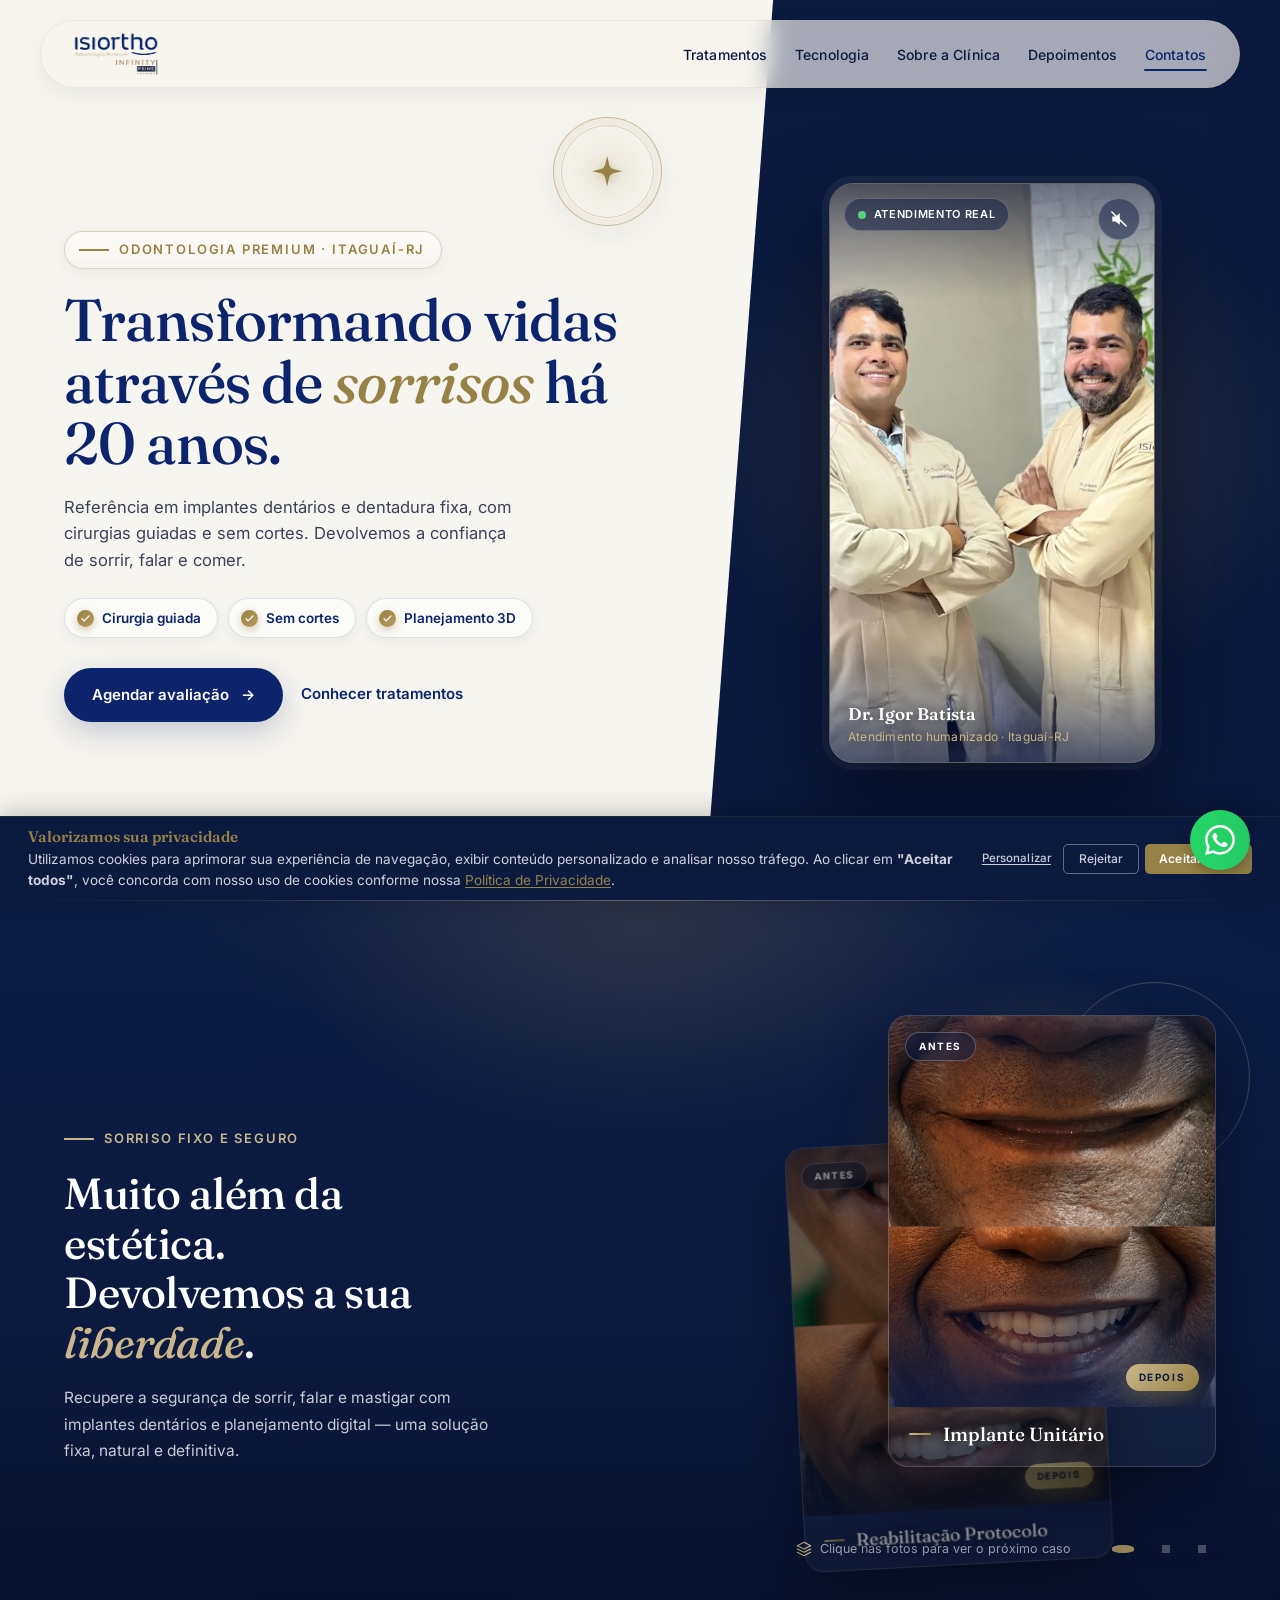
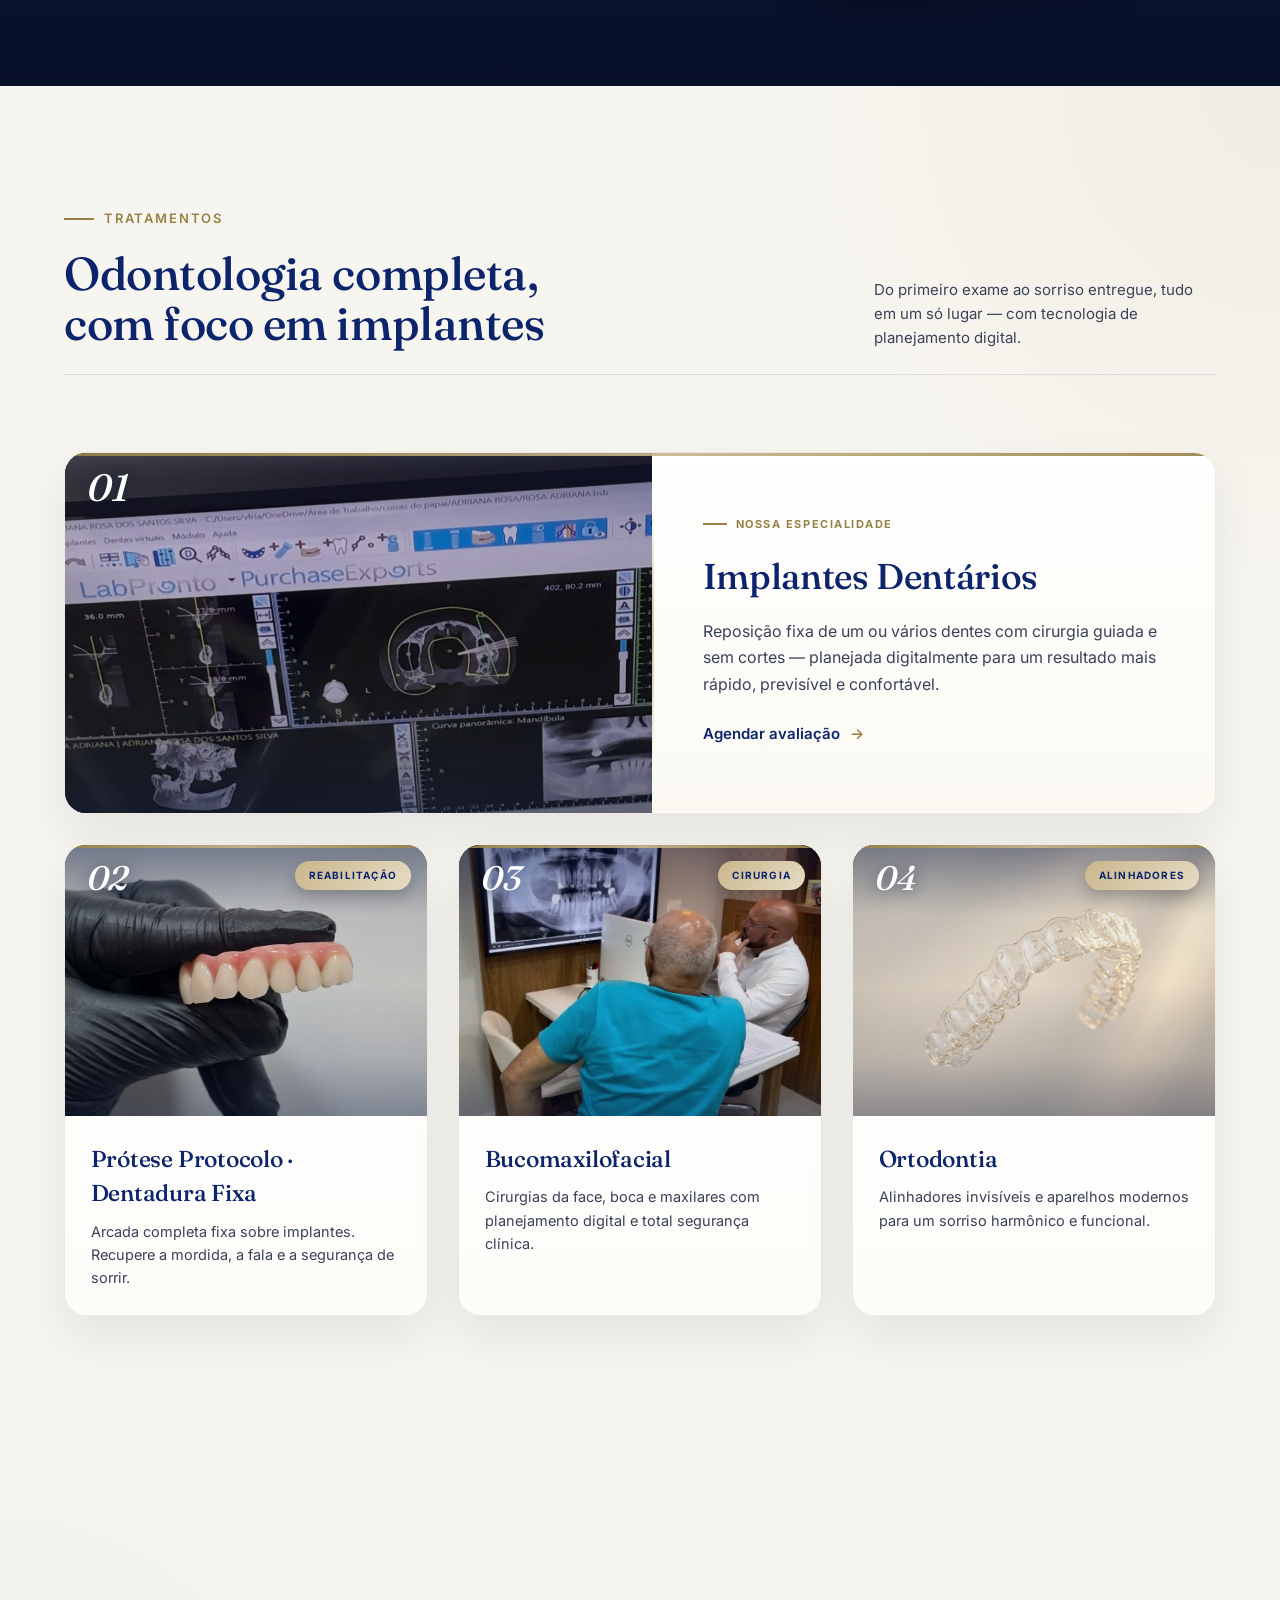
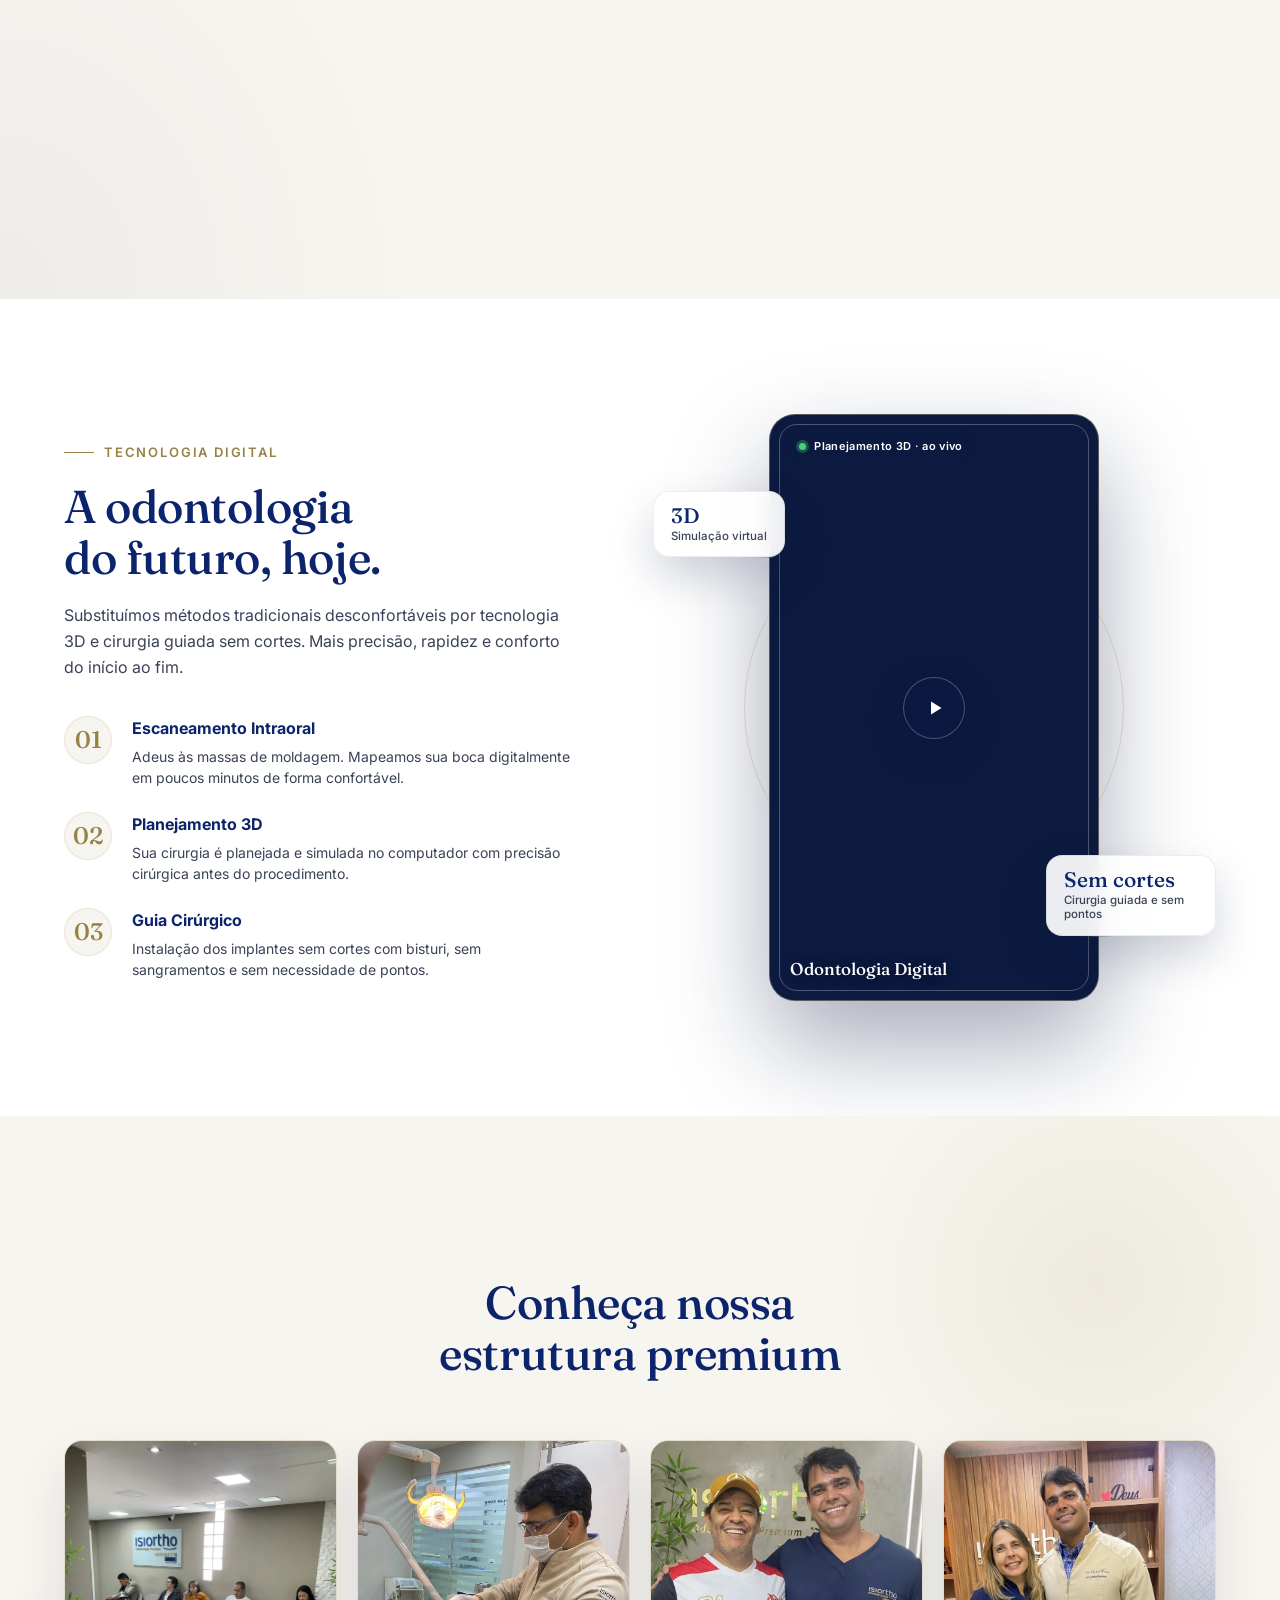
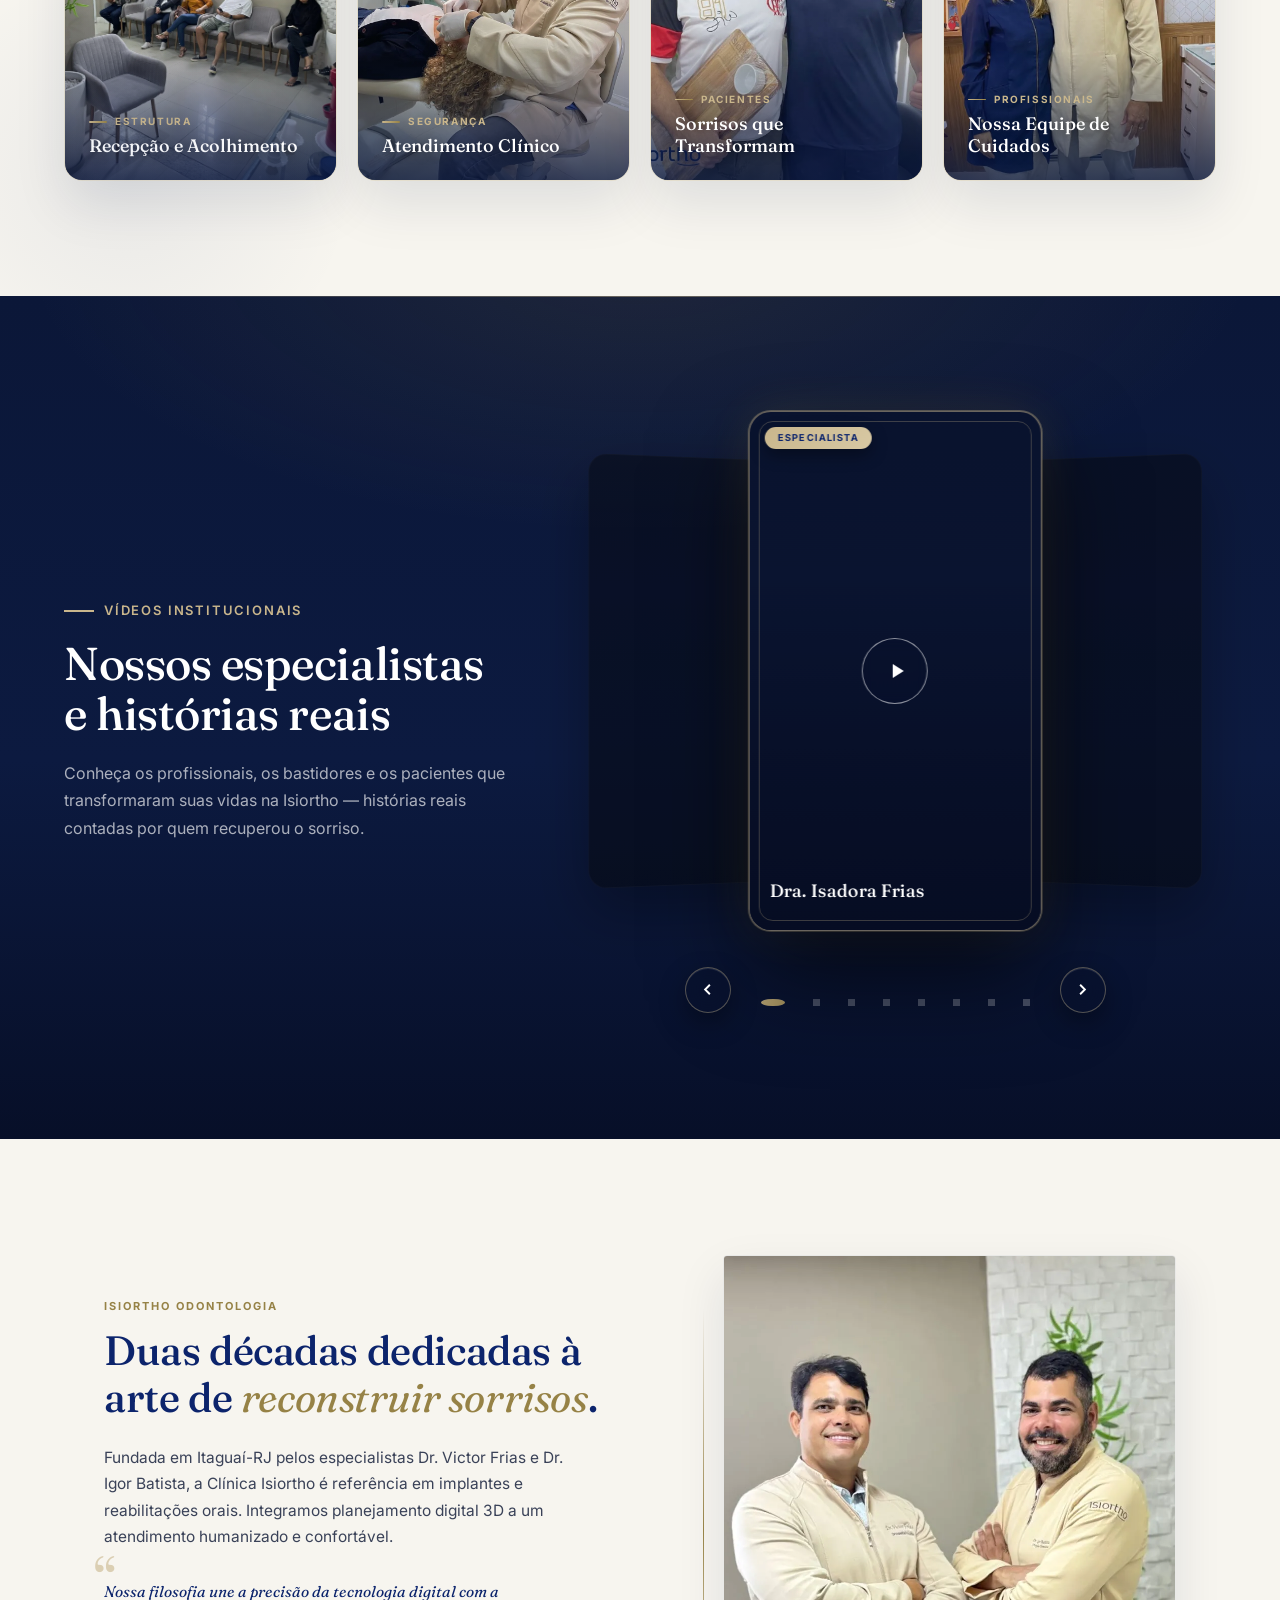
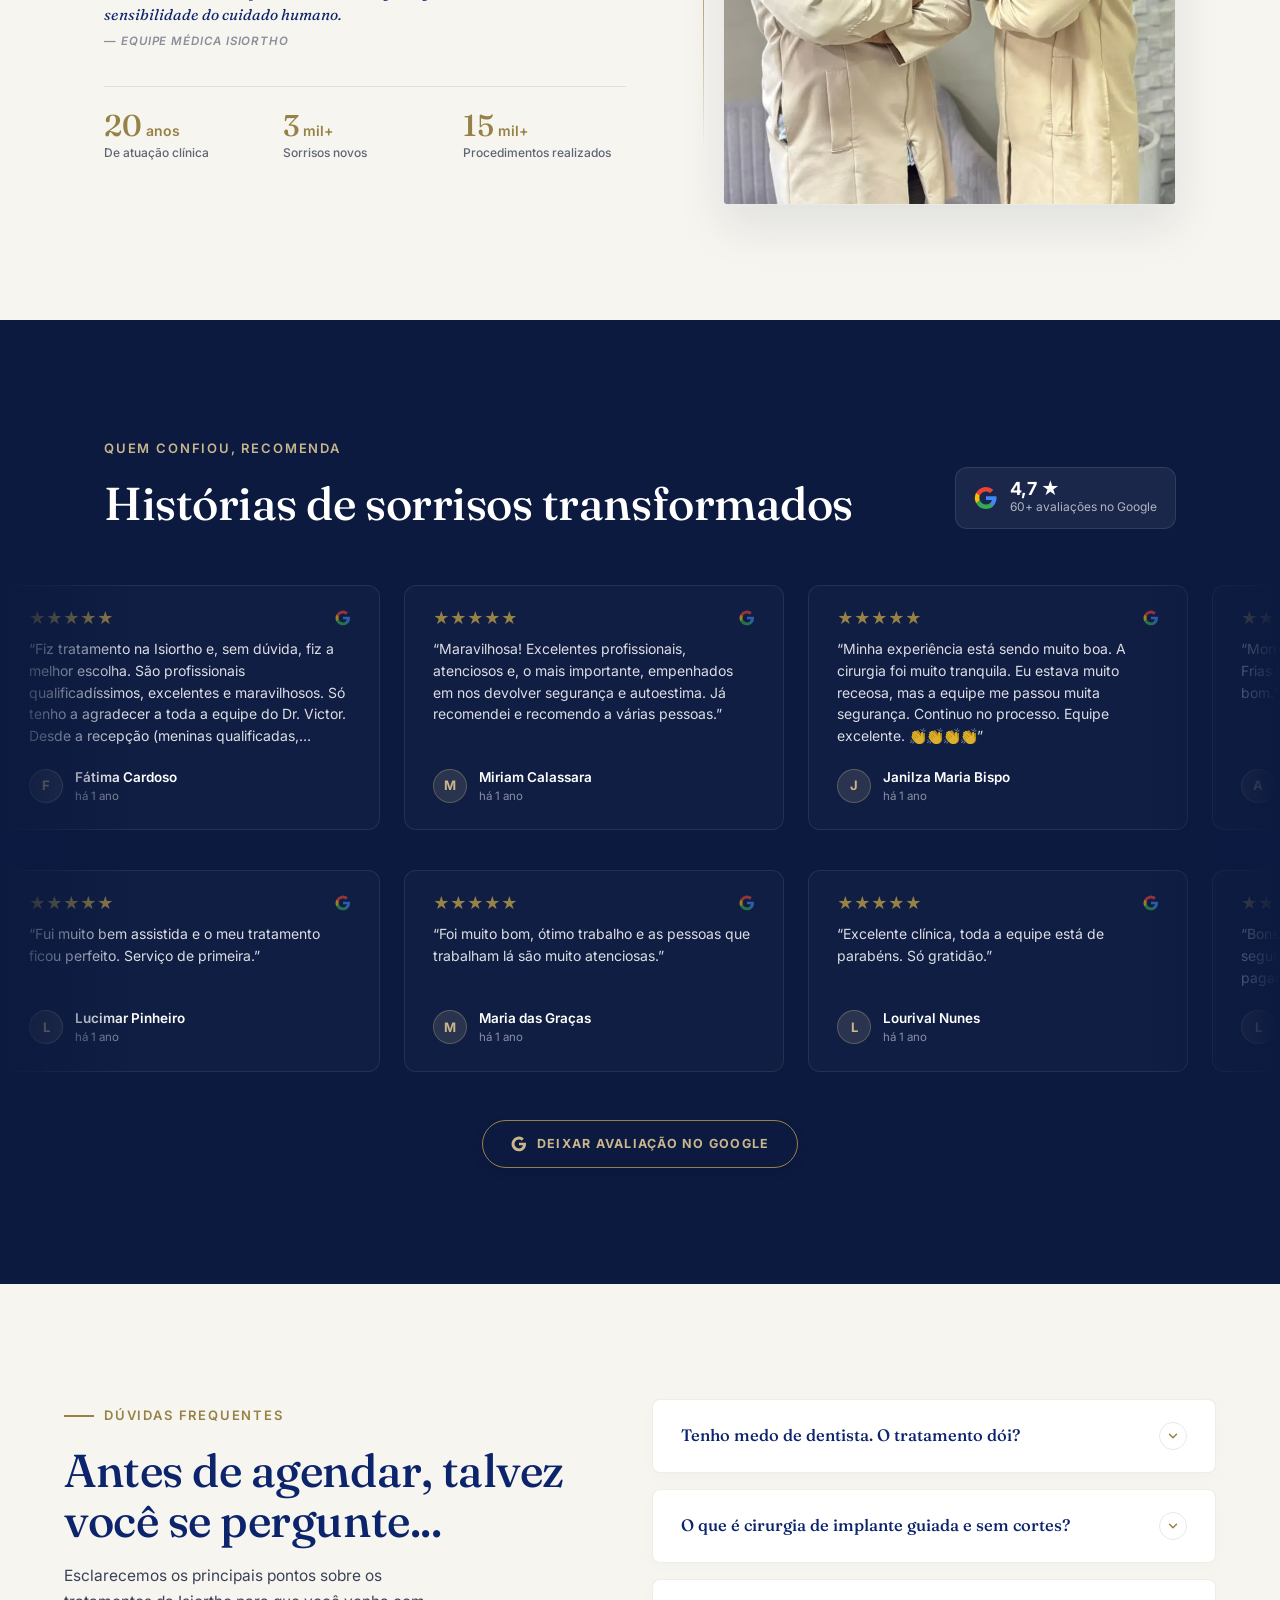
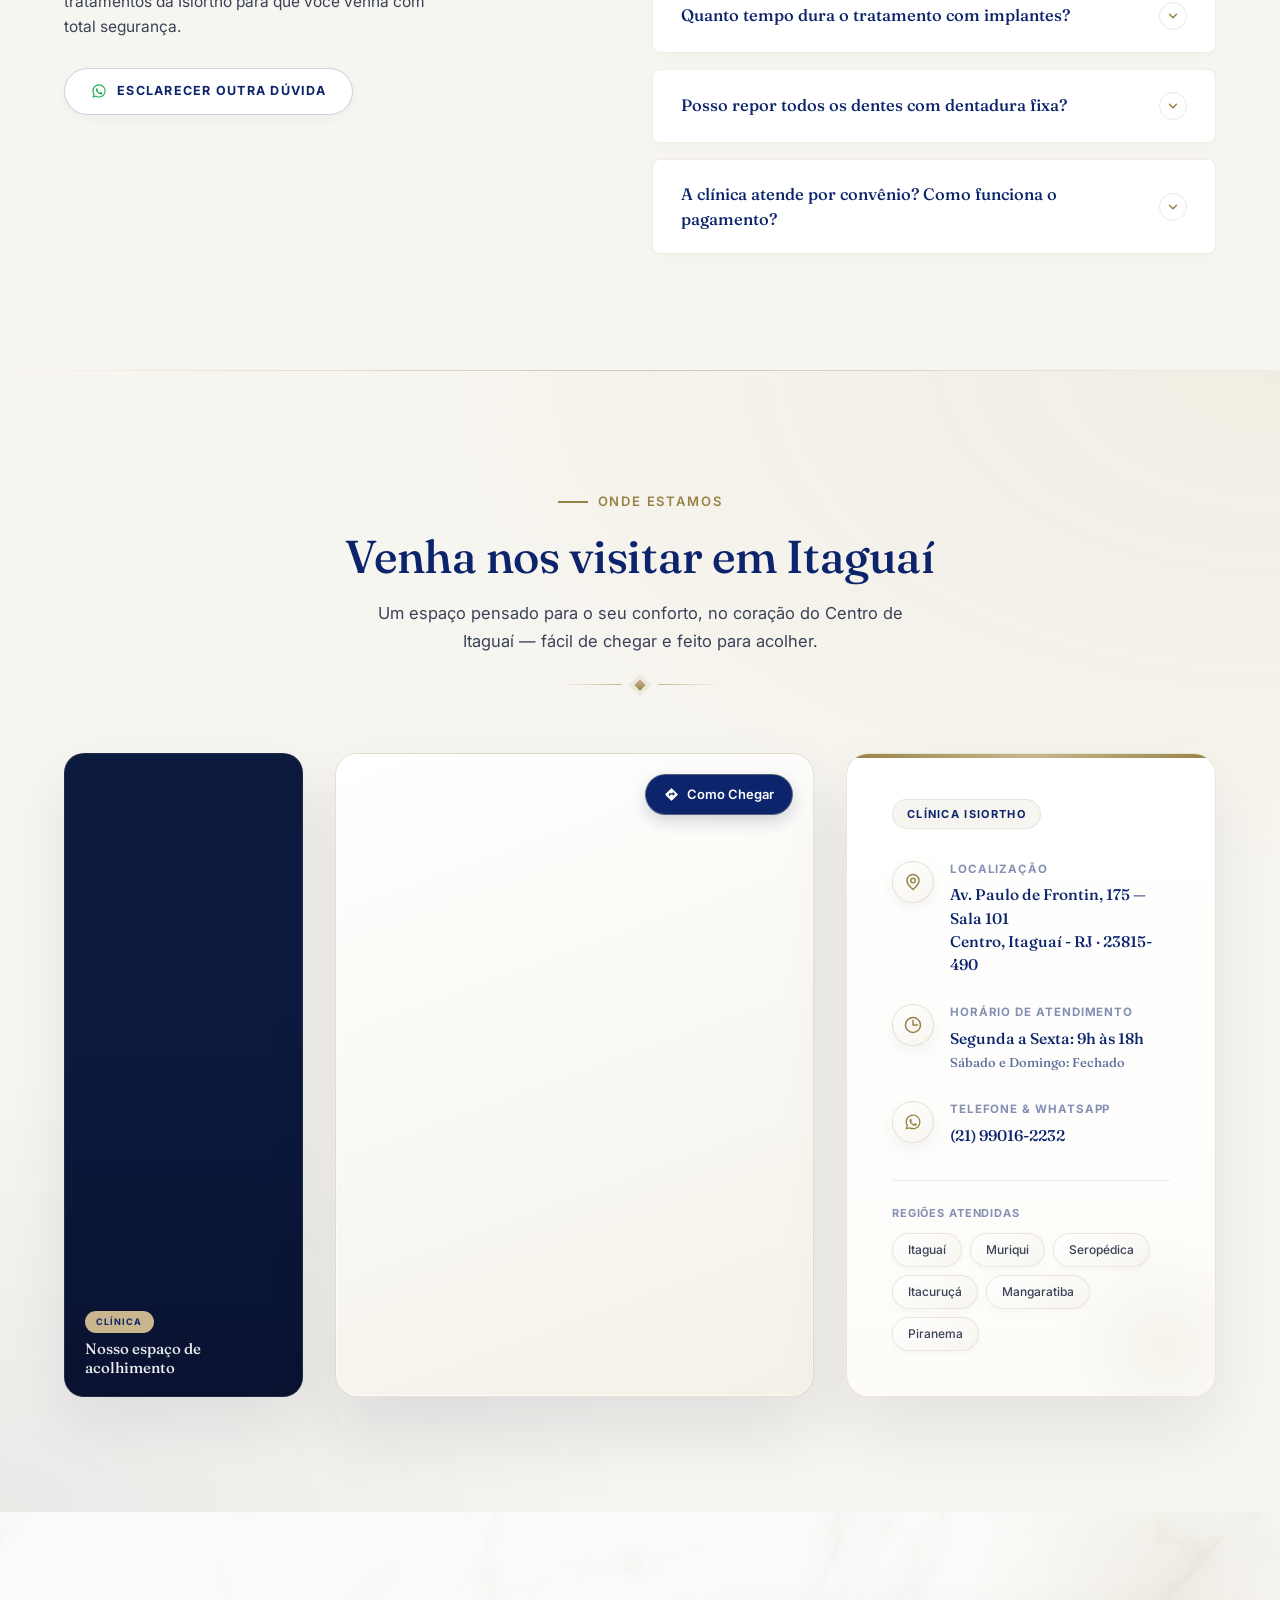
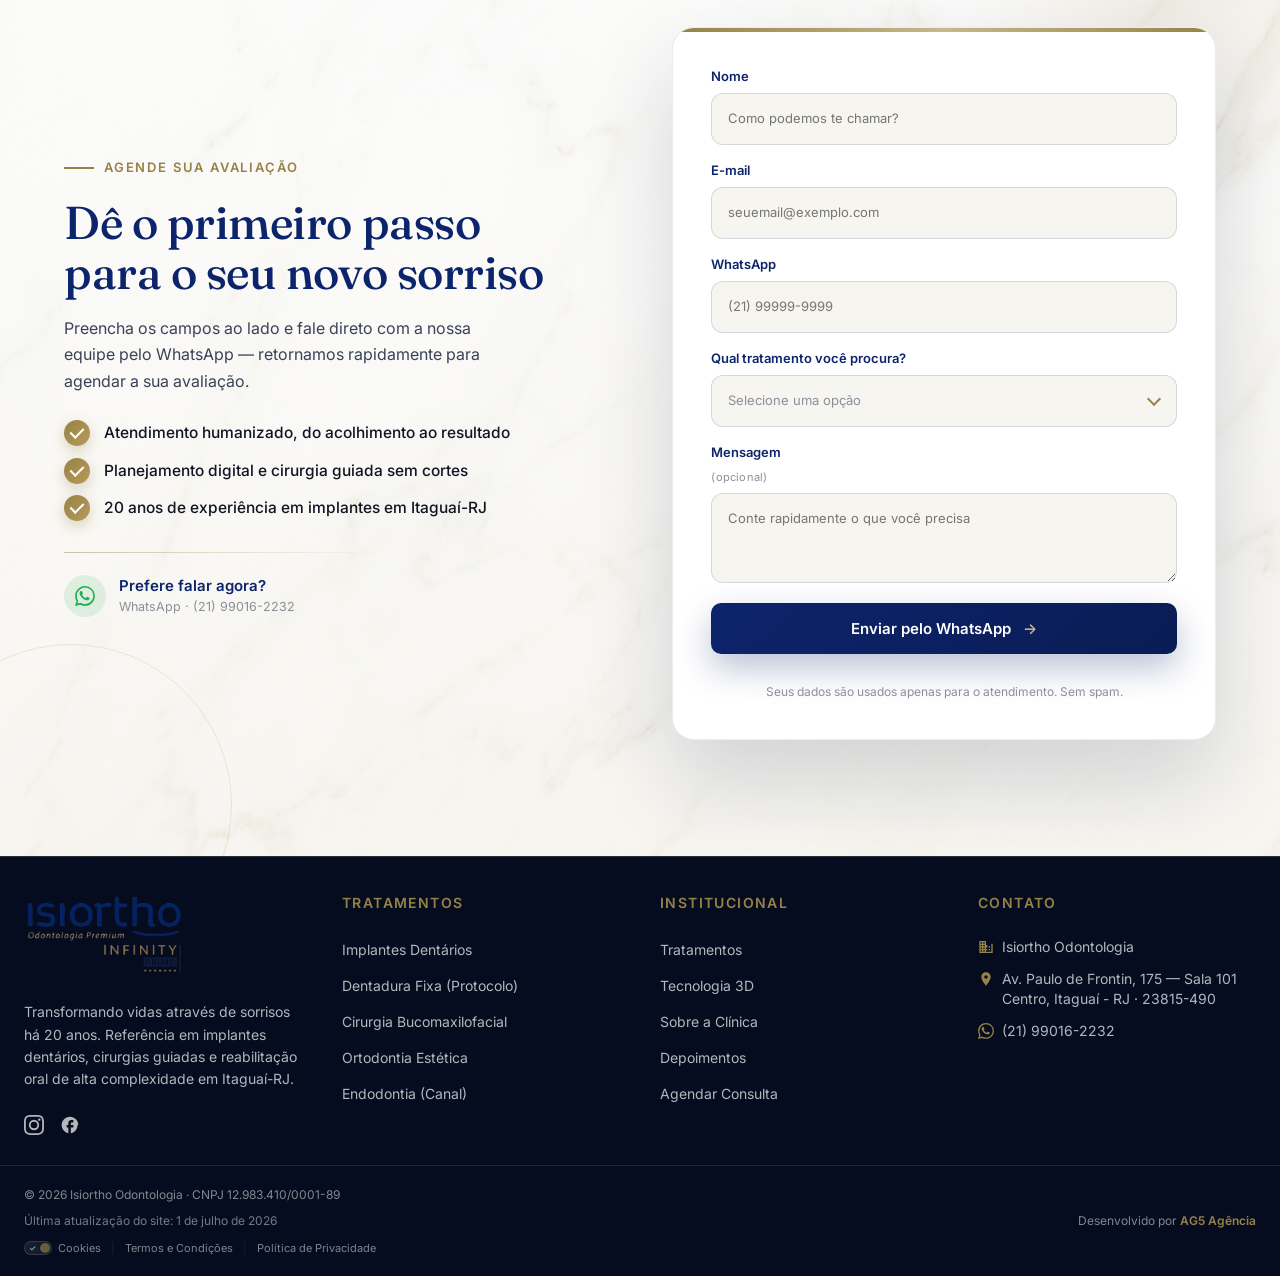
==== index.html @ 6c95aa61 "style: adjust image aspect ratio and crop position in about section" ====
<!DOCTYPE html>
<html lang="pt-BR">
<head>
<meta charset="UTF-8">
<meta name="viewport" content="width=device-width, initial-scale=1.0">
<title>Isiortho Odontologia Premium | Implantes Dentários em Itaguaí-RJ</title>
<meta name="description" content="Referência em implantes dentários e dentadura fixa em Itaguaí-RJ. Cirurgias guiadas e sem cortes com planejamento digital. 20 anos transformando vidas através de sorrisos.">
<link rel="shortcut icon" href="Assets/favicon-isiortho.ico" type="image/x-icon">
<link rel="preconnect" href="https://fonts.googleapis.com">
<link rel="preconnect" href="https://fonts.gstatic.com" crossorigin>
<!-- LCP fix: preload hero image poster -->
<link rel="preload" href="Assets/isiortho-dentistas-victor-frias-igor-batista-itaguai.webp" as="image" fetchpriority="high">
<!-- Performance fix: Google Fonts async-load com preload -->
<link rel="preload" href="https://fonts.googleapis.com/css2?family=Fraunces:ital,opsz,wght@0,9..144,400;0,9..144,500;0,9..144,600;0,9..144,700;1,9..144,400;1,9..144,500&family=Inter:wght@400;500;600;700&display=swap" as="style" onload="this.onload=null;this.rel='stylesheet'">
<noscript><link href="https://fonts.googleapis.com/css2?family=Fraunces:ital,opsz,wght@0,9..144,400;0,9..144,500;0,9..144,600;0,9..144,700;1,9..144,400;1,9..144,500&family=Inter:wght@400;500;600;700&display=swap" rel="stylesheet"></noscript>
<!-- Performance fix: CSS preloads -->
<link rel="preload" href="style.css" as="style">
<link rel="stylesheet" href="style.css">
<link rel="preload" href="cookie-banner.css" as="style" onload="this.onload=null;this.rel='stylesheet'">
<noscript><link rel="stylesheet" href="cookie-banner.css"></noscript>

<!-- ===== CANONICAL & GEO ===== -->
<link rel="canonical" href="https://isiortho.ag5agencia.site/">
<meta name="geo.region" content="BR-RJ">
<meta name="geo.placename" content="Itaguaí, Rio de Janeiro">
<meta name="geo.position" content="-22.8723442;-43.7778295">
<meta name="ICBM" content="-22.8723442, -43.7778295">

<!-- ===== OPEN GRAPH ===== -->
<meta property="og:title" content="Isiortho Odontologia Premium | Implantes Dentários em Itaguaí-RJ">
<meta property="og:description" content="Referência em implantes dentários e dentadura fixa em Itaguaí-RJ. Cirurgias guiadas e sem cortes com planejamento digital. 20 anos transformando vidas.">
<meta property="og:image" content="https://isiortho.ag5agencia.site/Assets/isiortho-dentistas-victor-frias-igor-batista-itaguai.webp">
<meta property="og:image:alt" content="Dr. Victor Frias e Dr. Igor Batista — Isiortho Odontologia Premium em Itaguaí-RJ">
<meta property="og:url" content="https://isiortho.ag5agencia.site/">
<meta property="og:type" content="website">
<meta property="og:locale" content="pt_BR">
<meta property="og:site_name" content="Isiortho Odontologia Premium">

<!-- ===== TWITTER CARDS ===== -->
<meta name="twitter:card" content="summary_large_image">
<meta name="twitter:title" content="Isiortho Odontologia Premium | Implantes Dentários em Itaguaí-RJ">
<meta name="twitter:description" content="Referência em implantes dentários e dentadura fixa em Itaguaí-RJ. Cirurgias guiadas e sem cortes com planejamento digital.">
<meta name="twitter:image" content="https://isiortho.ag5agencia.site/Assets/isiortho-dentistas-victor-frias-igor-batista-itaguai.webp">
<meta name="twitter:image:alt" content="Dr. Victor Frias e Dr. Igor Batista — Isiortho Odontologia Premium em Itaguaí-RJ">

<!-- ===== SCHEMA.ORG (JSON-LD) — Dentist + WebSite + WebPage + FAQPage ===== -->
<script type="application/ld+json">
{
  "@context": "https://schema.org",
  "@graph": [
    {
      "@type": "Dentist",
      "@id": "https://isiortho.ag5agencia.site/#negocio",
      "name": "Isiortho Odontologia Implante Dentário",
      "alternateName": "Isiortho Odontologia | Implantes Dentários | Dentadura Fixa | Bucomaxilofacial | Ortodontia | Endodontia — Itaguaí-RJ",
      "description": "Referência em implantes dentários e dentadura fixa em Itaguaí-RJ. Cirurgias guiadas e sem cortes com planejamento digital 3D.",
      "url": "https://isiortho.ag5agencia.site/",
      "logo": "https://isiortho.ag5agencia.site/Assets/logo-desktop-isiortho.webp",
      "image": [
        "https://isiortho.ag5agencia.site/Assets/isiortho-dentistas-victor-frias-igor-batista-itaguai.webp",
        "https://isiortho.ag5agencia.site/Assets/isiortho-recepcao-clinica-odontologica-itaguai.webp"
      ],
      "telephone": "+55-21-99016-2232",
      "currenciesAccepted": "BRL",
      "taxID": "12.983.410/0001-89",
      "foundingDate": "2007",
      "address": {
        "@type": "PostalAddress",
        "streetAddress": "Av. Paulo de Frontin, 175 — Sala 101, Centro",
        "addressLocality": "Itaguaí",
        "addressRegion": "RJ",
        "postalCode": "23815-490",
        "addressCountry": "BR"
      },
      "geo": {
        "@type": "GeoCoordinates",
        "latitude": -22.8723442,
        "longitude": -43.7778295
      },
      "openingHoursSpecification": [
        {
          "@type": "OpeningHoursSpecification",
          "dayOfWeek": ["Monday", "Tuesday", "Wednesday", "Thursday", "Friday"],
          "opens": "09:00",
          "closes": "18:00"
        }
      ],
      "areaServed": [
        {
          "@type": "City",
          "name": "Itaguaí",
          "containedInPlace": { "@type": "State", "name": "Rio de Janeiro" }
        },
        { "@type": "Place", "name": "Muriqui" },
        { "@type": "Place", "name": "Seropédica" },
        { "@type": "Place", "name": "Itacuruçá" },
        { "@type": "Place", "name": "Mangaratiba" },
        { "@type": "Place", "name": "Piranema" }
      ],
      "founder": [
        {
          "@type": "Person",
          "name": "Dr. Victor Frias",
          "jobTitle": "Cirurgião-Dentista • Implantodontia",
          "description": "Especialista da Clínica Isiortho, referência em implantes dentários e reabilitação oral em Itaguaí-RJ."
        },
        {
          "@type": "Person",
          "name": "Dr. Igor Batista",
          "jobTitle": "Cirurgião-Dentista • Implantodontia",
          "description": "Especialista da Clínica Isiortho, atuando em implantes dentários e cirurgia guiada em Itaguaí-RJ."
        }
      ],
      "hasOfferCatalog": {
        "@type": "OfferCatalog",
        "name": "Serviços de Isiortho Odontologia",
        "itemListElement": [
          {
            "@type": "Offer",
            "itemOffered": {
              "@type": "Service",
              "name": "Implantes Dentários",
              "description": "Reposição fixa de um ou vários dentes com cirurgia guiada e sem cortes, planejada digitalmente para um resultado mais rápido, previsível e confortável.",
              "areaServed": "Itaguaí – RJ",
              "provider": { "@id": "https://isiortho.ag5agencia.site/#negocio" }
            }
          },
          {
            "@type": "Offer",
            "itemOffered": {
              "@type": "Service",
              "name": "Prótese Protocolo · Dentadura Fixa",
              "description": "Arcada completa fixa sobre implantes. Recupere a mordida, a fala e a segurança de sorrir.",
              "areaServed": "Itaguaí – RJ",
              "provider": { "@id": "https://isiortho.ag5agencia.site/#negocio" }
            }
          },
          {
            "@type": "Offer",
            "itemOffered": {
              "@type": "Service",
              "name": "Bucomaxilofacial",
              "description": "Cirurgias da face, boca e maxilares com planejamento digital e total segurança clínica.",
              "areaServed": "Itaguaí – RJ",
              "provider": { "@id": "https://isiortho.ag5agencia.site/#negocio" }
            }
          },
          {
            "@type": "Offer",
            "itemOffered": {
              "@type": "Service",
              "name": "Ortodontia",
              "description": "Alinhadores invisíveis e aparelhos modernos para um sorriso harmônico e funcional.",
              "areaServed": "Itaguaí – RJ",
              "provider": { "@id": "https://isiortho.ag5agencia.site/#negocio" }
            }
          },
          {
            "@type": "Offer",
            "itemOffered": {
              "@type": "Service",
              "name": "Endodontia",
              "description": "Tratamento de canal moderno, preservando seus dentes naturais com o mínimo de desconforto.",
              "areaServed": "Itaguaí – RJ",
              "provider": { "@id": "https://isiortho.ag5agencia.site/#negocio" }
            }
          },
          {
            "@type": "Offer",
            "itemOffered": {
              "@type": "Service",
              "name": "Clínico Geral",
              "description": "Restaurações, extrações e cuidados preventivos para manter a saúde bucal sempre em dia.",
              "areaServed": "Itaguaí – RJ",
              "provider": { "@id": "https://isiortho.ag5agencia.site/#negocio" }
            }
          },
          {
            "@type": "Offer",
            "itemOffered": {
              "@type": "Service",
              "name": "Clareamento Dental",
              "description": "Devolva o brilho e a tonalidade natural do seu sorriso com clareamento seguro supervisionado.",
              "areaServed": "Itaguaí – RJ",
              "provider": { "@id": "https://isiortho.ag5agencia.site/#negocio" }
            }
          }
        ]
      },
      "aggregateRating": {
        "@type": "AggregateRating",
        "ratingValue": "4.7",
        "reviewCount": "60",
        "bestRating": "5",
        "worstRating": "1"
      },
      "sameAs": [
        "https://share.google/BobRHgXNTQCDAgNDg",
        "https://www.instagram.com/isiorthoitaguai/",
        "https://www.facebook.com/isiortho/"
      ]
    },
    {
      "@type": "WebSite",
      "@id": "https://isiortho.ag5agencia.site/#website",
      "url": "https://isiortho.ag5agencia.site/",
      "name": "Isiortho Odontologia",
      "publisher": { "@id": "https://isiortho.ag5agencia.site/#negocio" },
      "inLanguage": "pt-BR"
    },
    {
      "@type": "WebPage",
      "@id": "https://isiortho.ag5agencia.site/#webpage",
      "url": "https://isiortho.ag5agencia.site/",
      "name": "Isiortho Odontologia Premium | Implantes Dentários em Itaguaí-RJ",
      "description": "Referência em implantes dentários e dentadura fixa em Itaguaí-RJ. Cirurgias guiadas e sem cortes com planejamento digital.",
      "isPartOf": { "@id": "https://isiortho.ag5agencia.site/#website" },
      "about": { "@id": "https://isiortho.ag5agencia.site/#negocio" },
      "inLanguage": "pt-BR",
      "datePublished": "2024-01-01",
      "dateModified": "2026-07-01"
    },
    {
      "@type": "FAQPage",
      "@id": "https://isiortho.ag5agencia.site/#faq",
      "mainEntity": [
        {
          "@type": "Question",
          "name": "Tenho medo de dentista. O tratamento dói?",
          "acceptedAnswer": {
            "@type": "Answer",
            "text": "Cuidamos para que cada etapa seja confortável. As cirurgias guiadas e sem cortes reduzem o trauma e a dor, e nossa equipe é reconhecida justamente por acolher quem tem receio."
          }
        },
        {
          "@type": "Question",
          "name": "O que é cirurgia de implante guiada e sem cortes?",
          "acceptedAnswer": {
            "@type": "Answer",
            "text": "É um procedimento planejado digitalmente antes da cirurgia. Com guias precisos, o implante é colocado sem grandes incisões — o que torna o pós-operatório mais rápido e tranquilo."
          }
        },
        {
          "@type": "Question",
          "name": "Quanto tempo dura o tratamento com implantes?",
          "acceptedAnswer": {
            "@type": "Answer",
            "text": "Varia conforme cada caso, mas o planejamento digital permite estimar prazos logo na avaliação. Em muitos casos é possível sair com dentes provisórios fixos no mesmo dia."
          }
        },
        {
          "@type": "Question",
          "name": "Posso repor todos os dentes com dentadura fixa?",
          "acceptedAnswer": {
            "@type": "Answer",
            "text": "Sim. A prótese protocolo (dentadura fixa sobre implantes) devolve a arcada completa de forma fixa, com estabilidade para comer e falar com naturalidade."
          }
        },
        {
          "@type": "Question",
          "name": "A clínica atende por convênio? Como funciona o pagamento?",
          "acceptedAnswer": {
            "@type": "Answer",
            "text": "Não trabalhamos com planos de saúde. Apresentamos as condições e formas de pagamento na avaliação — fale com nossa equipe pelo WhatsApp para conhecer as opções."
          }
        }
      ]
    }
  ]
}
</script>

<!-- ===== BREADCRUMB SCHEMA ===== -->
<script type="application/ld+json">
{
  "@context": "https://schema.org",
  "@type": "BreadcrumbList",
  "itemListElement": [
    {
      "@type": "ListItem",
      "position": 1,
      "name": "Início",
      "item": "https://isiortho.ag5agencia.site/"
    }
  ]
}
</script>
</head>
<body>

<!-- Skip link for accessibility -->
<a href="#conteudo-principal" class="skip-link">Pular para o conteúdo principal</a>

<header class="nav" id="nav">
  <a href="#inicio" class="nav__logo">
    <picture>
      <source media="(max-width: 920px)" srcset="Assets/logo-mobile-isiortho.webp">
      <img src="Assets/logo-desktop-isiortho.webp" alt="Isiortho Odontologia Premium" width="200" height="46" fetchpriority="high">
    </picture>
  </a>
  <nav class="nav__links" aria-label="Navegação principal">
    <a href="#servicos">Tratamentos</a>
    <a href="#tecnologia">Tecnologia</a>
    <a href="#sobre">Sobre a Clínica</a>
    <a href="#depoimentos">Depoimentos</a>
    <a href="#contato">Contatos</a>
  </nav>
  <button class="nav__burger" id="navBurger" aria-label="Abrir menu" aria-expanded="false" aria-controls="drawer">
    <span></span><span></span><span></span>
  </button>
</header>

<main id="conteudo-principal">

<!-- HERO -->
<section id="inicio" class="hero">
  <div class="hero__text">
    <div class="hero__emblem" aria-hidden="true">
      <svg class="hero__emblem-star" viewBox="0 0 24 24" fill="currentColor"><path d="M12 2l1.4 6.1a4 4 0 002.5 2.5L22 12l-6.1 1.4a4 4 0 00-2.5 2.5L12 22l-1.4-6.1a4 4 0 00-2.5-2.5L2 12l6.1-1.4a4 4 0 002.5-2.5L12 2z"/></svg>
    </div>
    <span class="eyebrow hero__eyebrow"><span class="rule"></span>Odontologia Premium · Itaguaí-RJ</span>
    <h1 class="hero__title">Transformando vidas através de <em>sorrisos</em> há 20 anos.</h1>
    <p class="hero__sub">Referência em implantes dentários e dentadura fixa, com cirurgias guiadas e sem cortes. Devolvemos a confiança de sorrir, falar e comer.</p>
    <ul class="hero__chips">
      <li><svg viewBox="0 0 24 24" aria-hidden="true"><path d="M5 12.5l4.2 4.2L19 7" fill="none" stroke="currentColor" stroke-width="2.4" stroke-linecap="round" stroke-linejoin="round"/></svg>Cirurgia guiada</li>
      <li><svg viewBox="0 0 24 24" aria-hidden="true"><path d="M5 12.5l4.2 4.2L19 7" fill="none" stroke="currentColor" stroke-width="2.4" stroke-linecap="round" stroke-linejoin="round"/></svg>Sem cortes</li>
      <li><svg viewBox="0 0 24 24" aria-hidden="true"><path d="M5 12.5l4.2 4.2L19 7" fill="none" stroke="currentColor" stroke-width="2.4" stroke-linecap="round" stroke-linejoin="round"/></svg>Planejamento 3D</li>
    </ul>
    <div class="hero__cta">
      <a href="https://wa.me/5521990162232?text=Ol%C3%A1%2C%20vim%20atrav%C3%A9s%20do%20site%20e%20gostaria%20de%20uma%20informa%C3%A7%C3%A3o." target="_blank" rel="noopener noreferrer" class="btn-arrow">Agendar avaliação<span class="arrow">&rarr;</span></a>
      <a href="#servicos" class="link-underline">Conhecer tratamentos</a>
    </div>
  </div>
  <div class="hero__img">
    <div class="hero__reel">
      <video class="hero__video" id="heroVideo" src="https://assets.cdn.filesafe.space/7hzaWcGgawCV1WudlwA7/media/6a4286a53a7f0c546883fb67.mp4" autoplay muted loop playsinline preload="auto" poster="Assets/isiortho-dentistas-victor-frias-igor-batista-itaguai.webp" crossorigin="anonymous"></video>
      <div class="hero__reel-grad"></div>
      <span class="hero__live"><span class="hero__live-dot"></span>Atendimento real</span>
      <button class="hero__sound" id="heroSound" type="button" aria-label="Ativar som do vídeo">
        <svg viewBox="0 0 24 24" fill="none" stroke="currentColor" stroke-width="1.8" stroke-linecap="round" stroke-linejoin="round" aria-hidden="true">
          <path d="M4 9v6h4l5 4V5L8 9H4z" fill="currentColor" stroke="none"/>
          <path class="hero__sound-wave" d="M16.5 8.5a5 5 0 010 7M19 6a8.5 8.5 0 010 12"/>
          <line class="hero__sound-slash" x1="3.5" y1="3.5" x2="20.5" y2="20.5"/>
        </svg>
      </button>
      <div class="hero__badge">
        <div class="hero__badge-name">Dr. Igor Batista</div>
        <div class="hero__badge-role">Atendimento humanizado · Itaguaí-RJ</div>
      </div>
    </div>
  </div>
</section>

<!-- PAIN / SOLUTION -->
<section class="pain" id="dor-solucao">
  <div class="pain__glow" aria-hidden="true"></div>
  <div class="pain__inner pain__grid">
    <div class="pain__text reveal reveal--left">
      <span class="eyebrow eyebrow--champ"><span class="rule"></span>Sorriso Fixo e Seguro</span>
      <h2 class="pain__title">Muito além da estética.<br>Devolvemos a sua <em>liberdade</em>.</h2>
      <p class="pain__lead">Recupere a segurança de sorrir, falar e mastigar com implantes dentários e planejamento digital — uma solução fixa, natural e definitiva.</p>
    </div>

    <div class="pain__showcase reveal reveal--right">
      <span class="pain__showcase-glow" aria-hidden="true"></span>
      <span class="pain__showcase-ring" aria-hidden="true"></span>

      <div class="pain__stack" id="painStack" role="button" tabindex="0" aria-label="Clique para ver o próximo caso de antes e depois">
        <figure class="result-card pain__card pain__card--protese">
          <div class="result-card__media">
            <span class="result-card__ba result-card__ba--antes">Antes</span>
            <span class="result-card__ba result-card__ba--depois">Depois</span>
            <img src="Assets/isiortho-antes-depois-implante-sorriso.webp" alt="Caso real de Implante Dentário — antes e depois — Clínica Isiortho" loading="lazy" width="600" height="720">
          </div>
          <figcaption class="result-card__cap">
            <span class="result-card__name">Implante Unitário</span>
          </figcaption>
        </figure>

        <figure class="result-card pain__card pain__card--protese">
          <div class="result-card__media">
            <span class="result-card__ba result-card__ba--antes">Antes</span>
            <span class="result-card__ba result-card__ba--depois">Depois</span>
            <img src="Assets/isiortho-antes-depois-protese-sorriso-completo.webp" alt="Caso real de Prótese Protocolo Fixa — antes e depois — Clínica Isiortho" loading="lazy" width="600" height="720">
          </div>
          <figcaption class="result-card__cap">
            <span class="result-card__name">Reabilitação Protocolo</span>
          </figcaption>
        </figure>

        <figure class="result-card pain__card pain__card--protese">
          <div class="result-card__media">
            <span class="result-card__ba result-card__ba--antes">Antes</span>
            <span class="result-card__ba result-card__ba--depois">Depois</span>
            <img src="Assets/isiortho-antes-depois-protese-sorriso.webp" alt="Caso real de Prótese Protocolo Fixa — antes e depois — Clínica Isiortho" loading="lazy" width="600" height="720">
          </div>
          <figcaption class="result-card__cap">
            <span class="result-card__name">Prótese Protocolo Fixa</span>
          </figcaption>
        </figure>
      </div>

      <div class="pain__stack-foot">
        <span class="pain__stack-hint">
          <svg viewBox="0 0 24 24" fill="none" stroke="currentColor" stroke-width="1.8" stroke-linecap="round" stroke-linejoin="round" aria-hidden="true"><path d="M12 2 2 7l10 5 10-5-10-5z"/><path d="M2 17l10 5 10-5M2 12l10 5 10-5"/></svg>
          Clique nas fotos para ver o próximo caso
        </span>
        <div class="pain__dots" id="painDots" role="tablist" aria-label="Navegação dos casos de antes e depois"></div>
      </div>
    </div>

  </div>
</section>

<!-- SERVICES -->
<section id="servicos" class="services">
  <div class="services__head">
    <div>
      <span class="eyebrow reveal"><span class="rule"></span>Tratamentos</span>
      <h2 class="section-title reveal">Odontologia completa, com foco em implantes</h2>
    </div>
    <p class="services__intro reveal">Do primeiro exame ao sorriso entregue, tudo em um só lugar — com tecnologia de planejamento digital.</p>
  </div>
  <div class="services__showcase">

    <!-- 01 — Featured -->
    <article class="srv-card srv-card--featured reveal">
      <div class="srv-card__media">
        <span class="srv-card__n">01</span>
        <img src="Assets/isiortho-srv-implante-crop.png" alt="Planejamento digital de Implante Dentário com cirurgia guiada - Clínica Isiortho" loading="lazy" width="800" height="600">
      </div>
      <div class="srv-card__body">
        <span class="srv-card__label">Nossa Especialidade</span>
        <h3>Implantes Dentários</h3>
        <p>Reposição fixa de um ou vários dentes com cirurgia guiada e sem cortes — planejada digitalmente para um resultado mais rápido, previsível e confortável.</p>
        <a class="srv-card__cta" href="https://wa.me/5521990162232?text=Ol%C3%A1%2C%20vim%20atrav%C3%A9s%20do%20site%20e%20gostaria%20de%20saber%20mais%20sobre%20implantes%20dent%C3%A1rios." target="_blank" rel="noopener noreferrer">Agendar avaliação <span>&rarr;</span></a>
      </div>
    </article>

    <!-- 02–07 — Grid -->
    <div class="services__grid">
      <article class="srv-card reveal">
        <div class="srv-card__media">
          <span class="srv-card__n">02</span>
          <span class="srv-card__tag">Reabilitação</span>
          <img src="Assets/isiortho-srv-protocolo-clean.png" alt="Prótese Protocolo Fixa sobre Implantes - Clínica Isiortho" loading="lazy" width="800" height="600">
        </div>
        <div class="srv-card__body"><h3>Prótese Protocolo · Dentadura Fixa</h3><p>Arcada completa fixa sobre implantes. Recupere a mordida, a fala e a segurança de sorrir.</p></div>
      </article>
      <article class="srv-card reveal">
        <div class="srv-card__media">
          <span class="srv-card__n">03</span>
          <span class="srv-card__tag">Cirurgia</span>
          <img src="Assets/isiortho-consulta-raio-x-panoramico-implante.webp" alt="Planejamento de cirurgia Bucomaxilofacial - Clínica Isiortho" loading="lazy" width="800" height="600">
        </div>
        <div class="srv-card__body"><h3>Bucomaxilofacial</h3><p>Cirurgias da face, boca e maxilares com planejamento digital e total segurança clínica.</p></div>
      </article>
      <article class="srv-card reveal">
        <div class="srv-card__media">
          <span class="srv-card__n">04</span>
          <span class="srv-card__tag">Alinhadores</span>
          <img src="Assets/isiortho-srv-ortodontia.png" alt="Aparelhos Ortodônticos e Alinhadores Invisíveis - Clínica Isiortho" loading="lazy" width="800" height="600">
        </div>
        <div class="srv-card__body"><h3>Ortodontia</h3><p>Alinhadores invisíveis e aparelhos modernos para um sorriso harmônico e funcional.</p></div>
      </article>
      <article class="srv-card reveal">
        <div class="srv-card__media">
          <span class="srv-card__n">05</span>
          <span class="srv-card__tag">Canal</span>
          <img src="Assets/isiortho-srv-canal.png" alt="Tratamento de Canal (Endodontia) - Clínica Isiortho" loading="lazy" width="800" height="600">
        </div>
        <div class="srv-card__body"><h3>Endodontia</h3><p>Tratamento de canal moderno, preservando seus dentes naturais com o mínimo de desconforto.</p></div>
      </article>
      <article class="srv-card reveal">
        <div class="srv-card__media">
          <span class="srv-card__n">06</span>
          <span class="srv-card__tag">Prevenção</span>
          <img src="Assets/isiortho-srv-clinico.png" alt="Clínico Geral e Odontologia Preventiva - Clínica Isiortho" loading="lazy" width="800" height="600">
        </div>
        <div class="srv-card__body"><h3>Clínico Geral</h3><p>Restaurações, extrações e cuidados preventivos para manter a saúde bucal sempre em dia.</p></div>
      </article>
      <article class="srv-card reveal">
        <div class="srv-card__media">
          <span class="srv-card__n">07</span>
          <span class="srv-card__tag">Estética</span>
          <img src="Assets/isiortho-srv-clareamento.png" alt="Clareamento Dental Estético Supervisionado - Clínica Isiortho" loading="lazy" width="800" height="600">
        </div>
        <div class="srv-card__body"><h3>Clareamento Dental</h3><p>Devolva o brilho e a tonalidade natural do seu sorriso com clareamento seguro supervisionado.</p></div>
      </article>
    </div>

  </div>
</section>

<!-- TECHNOLOGY -->
<section id="tecnologia" class="tech-section">
  <div class="tech-section__inner">
    <div class="tech-section__text">
      <span class="eyebrow reveal"><span class="rule"></span>Tecnologia Digital</span>
      <h2 class="section-title reveal">A odontologia do futuro, hoje.</h2>
      <p class="tech-section__lead reveal">Substituímos métodos tradicionais desconfortáveis por tecnologia 3D e cirurgia guiada sem cortes. Mais precisão, rapidez e conforto do início ao fim.</p>
      
      <div class="tech-features">
        <div class="tech-feat reveal">
          <span class="tech-feat__num">01</span>
          <div>
            <h3>Escaneamento Intraoral</h3>
            <p>Adeus às massas de moldagem. Mapeamos sua boca digitalmente em poucos minutos de forma confortável.</p>
          </div>
        </div>
        <div class="tech-feat reveal">
          <span class="tech-feat__num">02</span>
          <div>
            <h3>Planejamento 3D</h3>
            <p>Sua cirurgia é planejada e simulada no computador com precisão cirúrgica antes do procedimento.</p>
          </div>
        </div>
        <div class="tech-feat reveal">
          <span class="tech-feat__num">03</span>
          <div>
            <h3>Guia Cirúrgico</h3>
            <p>Instalação dos implantes sem cortes com bisturi, sem sangramentos e sem necessidade de pontos.</p>
          </div>
        </div>
      </div>
    </div>

    <div class="tech-section__media reveal reveal--right">
      <div class="tech-showcase">
        <span class="tech-showcase__glow" aria-hidden="true"></span>
        <span class="tech-showcase__ring" aria-hidden="true"></span>
        <figure class="tech-video">
          <video src="https://assets.cdn.filesafe.space/7hzaWcGgawCV1WudlwA7/media/6a4285732fa97cb75436de5b.mp4" muted loop playsinline preload="metadata" crossorigin="anonymous"></video>
          <div class="tech-video__grad" aria-hidden="true"></div>
          <button class="tech-video__ctrl" id="techVideoCtrl" type="button" aria-label="Pausar vídeo">
            <svg class="ic-pause" viewBox="0 0 24 24" aria-hidden="true"><rect x="6.5" y="5" width="3.6" height="14" rx="1.1"/><rect x="13.9" y="5" width="3.6" height="14" rx="1.1"/></svg>
            <svg class="ic-play" viewBox="0 0 24 24" aria-hidden="true"><path d="M8 5.5v13l10.5-6.5z"/></svg>
          </button>
          <div class="tech-video__tools" id="techVideoTools">
            <button class="tech-video__tool" id="techVideoSound" type="button" aria-label="Ativar som">
              <svg class="ic-muted" viewBox="0 0 24 24" aria-hidden="true"><path d="M3 9v6h4l5 4V5L7 9H3z"/><path d="M16.5 9.5l5 5m0-5l-5 5" fill="none" stroke="currentColor" stroke-width="2" stroke-linecap="round"/></svg>
              <svg class="ic-sound" viewBox="0 0 24 24" aria-hidden="true"><path d="M3 9v6h4l5 4V5L7 9H3z"/><path d="M16 8.5a5 5 0 0 1 0 7M18.6 6a8.5 8.5 0 0 1 0 12" fill="none" stroke="currentColor" stroke-width="2" stroke-linecap="round"/></svg>
            </button>
            <button class="tech-video__tool" id="techVideoExpand" type="button" aria-label="Expandir vídeo">
              <svg viewBox="0 0 24 24" aria-hidden="true"><path d="M4 9V5a1 1 0 0 1 1-1h4M20 9V5a1 1 0 0 0-1-1h-4M4 15v4a1 1 0 0 0 1 1h4M20 15v4a1 1 0 0 1-1 1h-4" fill="none" stroke="currentColor" stroke-width="2" stroke-linecap="round" stroke-linejoin="round"/></svg>
            </button>
          </div>
          <span class="tech-video__badge"><span class="tech-video__dot"></span>Planejamento 3D · ao vivo</span>
          <figcaption class="tech-video__cap">Odontologia Digital</figcaption>
        </figure>
        <div class="tech-chip tech-chip--1">
          <strong>3D</strong>
          <span>Simulação virtual</span>
        </div>
        <div class="tech-chip tech-chip--2">
          <strong>Sem cortes</strong>
          <span>Cirurgia guiada e sem pontos</span>
        </div>
      </div>
    </div>
  </div>
</section>

<!-- IMAGES GALLERY -->
<section id="galeria" class="photos-section">
  <div class="photos-section__inner">
    <div class="photos-section__head">
      <span class="eyebrow reveal"><span class="rule"></span>Galeria de Fotos</span>
      <h2 class="section-title reveal">Conheça nossa estrutura premium</h2>
    </div>
    
    <div class="photos-grid">
      <!-- Recepção -->
      <figure class="photo-item reveal">
        <img src="Assets/isiortho-recepcao-clinica-odontologica-itaguai.webp" alt="Recepção Premium Clínica Isiortho Itaguaí" loading="lazy" width="800" height="600">
        <div class="photo-item__overlay">
          <span class="photo-item__tag">Estrutura</span>
          <h4>Recepção e Acolhimento</h4>
        </div>
      </figure>

      <!-- Atendimento -->
      <figure class="photo-item reveal">
        <img src="Assets/isiortho-dr-victor-frias-atendimento-paciente.webp" alt="Atendimento clínico humanizado Dr. Victor Frias" loading="lazy" width="800" height="600">
        <div class="photo-item__overlay">
          <span class="photo-item__tag">Segurança</span>
          <h4>Atendimento Clínico</h4>
        </div>
      </figure>

      <!-- Paciente satisfeito -->
      <figure class="photo-item reveal">
        <img src="Assets/isiortho-paciente-satisfeito-dr-victor-frias.webp" alt="Paciente satisfeito com o Dr. Victor Frias — Clínica Isiortho" loading="lazy" width="800" height="600">
        <div class="photo-item__overlay">
          <span class="photo-item__tag">Pacientes</span>
          <h4>Sorrisos que Transformam</h4>
        </div>
      </figure>

      <!-- Equipe -->
      <figure class="photo-item reveal">
        <img src="Assets/isiortho-equipe-dr-victor-frias-clinica.webp" alt="Equipe de Odontologia Isiortho" loading="lazy" width="800" height="600">
        <div class="photo-item__overlay">
          <span class="photo-item__tag">Profissionais</span>
          <h4>Nossa Equipe de Cuidados</h4>
        </div>
      </figure>

    </div>
  </div>
</section>

<!-- INSTITUTIONAL VIDEOS -->
<section id="videos-institucionais" class="vi">
  <div class="vi__inner vi__grid">
    <div class="vi__text reveal reveal--left">
      <span class="eyebrow eyebrow--champ"><span class="rule"></span>Vídeos Institucionais</span>
      <h2 class="section-title section-title--light">Nossos especialistas e histórias reais</h2>
      <p class="vi__lead">Conheça os profissionais, os bastidores e os pacientes que transformaram suas vidas na Isiortho — histórias reais contadas por quem recuperou o sorriso.</p>
    </div>

    <div class="vi__carousel reveal reveal--right">
      <div class="vi__stage" id="vi-track">

        <!-- Vídeo 1 -->
        <article class="vi-card reveal" data-title="Dra. Isadora Frias" data-tag="Especialista">
          <div class="vi-card__media">
            <video src="https://assets.cdn.filesafe.space/7hzaWcGgawCV1WudlwA7/media/6a42866a6f9cd8f3509de18f.mp4" loop playsinline preload="metadata" crossorigin="anonymous"></video>
            <span class="vi-card__scrim"></span>
            <span class="vi-card__tag">Especialista</span>
            <button class="vi-card__play" type="button" aria-label="Reproduzir vídeo da Dra. Isadora">
              <span class="vi-card__play-ring"></span>
              <svg viewBox="0 0 24 24" fill="currentColor"><path d="M8 5v14l11-7z"/></svg>
            </button>
            <div class="vi-card__bar">
              <button class="vi-card__ctrl vi-card__sound" type="button" aria-label="Ativar ou desativar o som">
                <svg class="vi-card__ic-on" viewBox="0 0 24 24" fill="none" stroke="currentColor" stroke-width="2" stroke-linecap="round" stroke-linejoin="round"><path d="M11 5 6 9H2v6h4l5 4V5z"/><path d="M15.5 8.5a5 5 0 0 1 0 7"/><path d="M18.5 5.5a9 9 0 0 1 0 13"/></svg>
                <svg class="vi-card__ic-off" viewBox="0 0 24 24" fill="none" stroke="currentColor" stroke-width="2" stroke-linecap="round" stroke-linejoin="round"><path d="M11 5 6 9H2v6h4l5 4V5z"/><path d="M22 9l-6 6M16 9l6 6"/></svg>
                <span class="vi-card__ctrl-txt">Som ativo</span>
              </button>
              <button class="vi-card__ctrl vi-card__expand" type="button" aria-label="Expandir vídeo">
                <svg viewBox="0 0 24 24" fill="none" stroke="currentColor" stroke-width="2" stroke-linecap="round" stroke-linejoin="round"><path d="M9 3H3v6M21 9V3h-6M3 15v6h6M15 21h6v-6"/></svg>
              </button>
            </div>
          </div>
          <div class="vi-card__info">
            <h3>Dra. Isadora Frias</h3>
          </div>
        </article>

        <!-- Vídeo 2 -->
        <article class="vi-card reveal" data-title="Dr. Victor Frias" data-tag="Especialista">
          <div class="vi-card__media">
            <video src="https://assets.cdn.filesafe.space/7hzaWcGgawCV1WudlwA7/media/6a4285b119fc27f6cf41d894.mp4" loop playsinline preload="metadata" crossorigin="anonymous"></video>
            <span class="vi-card__scrim"></span>
            <span class="vi-card__tag">Especialista</span>
            <button class="vi-card__play" type="button" aria-label="Reproduzir dica do Dr. Victor">
              <span class="vi-card__play-ring"></span>
              <svg viewBox="0 0 24 24" fill="currentColor"><path d="M8 5v14l11-7z"/></svg>
            </button>
            <div class="vi-card__bar">
              <button class="vi-card__ctrl vi-card__sound" type="button" aria-label="Ativar ou desativar o som">
                <svg class="vi-card__ic-on" viewBox="0 0 24 24" fill="none" stroke="currentColor" stroke-width="2" stroke-linecap="round" stroke-linejoin="round"><path d="M11 5 6 9H2v6h4l5 4V5z"/><path d="M15.5 8.5a5 5 0 0 1 0 7"/><path d="M18.5 5.5a9 9 0 0 1 0 13"/></svg>
                <svg class="vi-card__ic-off" viewBox="0 0 24 24" fill="none" stroke="currentColor" stroke-width="2" stroke-linecap="round" stroke-linejoin="round"><path d="M11 5 6 9H2v6h4l5 4V5z"/><path d="M22 9l-6 6M16 9l6 6"/></svg>
                <span class="vi-card__ctrl-txt">Som ativo</span>
              </button>
              <button class="vi-card__ctrl vi-card__expand" type="button" aria-label="Expandir vídeo">
                <svg viewBox="0 0 24 24" fill="none" stroke="currentColor" stroke-width="2" stroke-linecap="round" stroke-linejoin="round"><path d="M9 3H3v6M21 9V3h-6M3 15v6h6M15 21h6v-6"/></svg>
              </button>
            </div>
          </div>
          <div class="vi-card__info">
            <h3>Dr. Victor Frias</h3>
          </div>
        </article>

        <!-- Vídeo 3 -->
        <article class="vi-card reveal" data-title="Maria de Fátima" data-tag="Depoimento">
          <div class="vi-card__media">
            <video src="https://assets.cdn.filesafe.space/7hzaWcGgawCV1WudlwA7/media/6a42c6f32fa97cb7544585d2.mp4" loop playsinline preload="metadata" crossorigin="anonymous"></video>
            <span class="vi-card__scrim"></span>
            <span class="vi-card__tag">Depoimento</span>
            <button class="vi-card__play" type="button" aria-label="Reproduzir depoimento da Maria de Fátima">
              <span class="vi-card__play-ring"></span>
              <svg viewBox="0 0 24 24" fill="currentColor"><path d="M8 5v14l11-7z"/></svg>
            </button>
            <div class="vi-card__bar">
              <button class="vi-card__ctrl vi-card__sound" type="button" aria-label="Ativar ou desativar o som">
                <svg class="vi-card__ic-on" viewBox="0 0 24 24" fill="none" stroke="currentColor" stroke-width="2" stroke-linecap="round" stroke-linejoin="round"><path d="M11 5 6 9H2v6h4l5 4V5z"/><path d="M15.5 8.5a5 5 0 0 1 0 7"/><path d="M18.5 5.5a9 9 0 0 1 0 13"/></svg>
                <svg class="vi-card__ic-off" viewBox="0 0 24 24" fill="none" stroke="currentColor" stroke-width="2" stroke-linecap="round" stroke-linejoin="round"><path d="M11 5 6 9H2v6h4l5 4V5z"/><path d="M22 9l-6 6M16 9l6 6"/></svg>
                <span class="vi-card__ctrl-txt">Som ativo</span>
              </button>
              <button class="vi-card__ctrl vi-card__expand" type="button" aria-label="Expandir vídeo">
                <svg viewBox="0 0 24 24" fill="none" stroke="currentColor" stroke-width="2" stroke-linecap="round" stroke-linejoin="round"><path d="M9 3H3v6M21 9V3h-6M3 15v6h6M15 21h6v-6"/></svg>
              </button>
            </div>
          </div>
          <div class="vi-card__info">
            <h3>Maria de Fátima</h3>
          </div>
        </article>

        <!-- Vídeo 4 -->
        <article class="vi-card reveal" data-title="Consulta — Implante Sênior" data-tag="Depoimento">
          <div class="vi-card__media">
            <video src="https://assets.cdn.filesafe.space/7hzaWcGgawCV1WudlwA7/media/6a4286ab42c4669a15befc02.mp4" loop playsinline preload="metadata" crossorigin="anonymous"></video>
            <span class="vi-card__scrim"></span>
            <span class="vi-card__tag">Depoimento</span>
            <button class="vi-card__play" type="button" aria-label="Reproduzir consulta de implante em paciente idosa">
              <span class="vi-card__play-ring"></span>
              <svg viewBox="0 0 24 24" fill="currentColor"><path d="M8 5v14l11-7z"/></svg>
            </button>
            <div class="vi-card__bar">
              <button class="vi-card__ctrl vi-card__sound" type="button" aria-label="Ativar ou desativar o som">
                <svg class="vi-card__ic-on" viewBox="0 0 24 24" fill="none" stroke="currentColor" stroke-width="2" stroke-linecap="round" stroke-linejoin="round"><path d="M11 5 6 9H2v6h4l5 4V5z"/><path d="M15.5 8.5a5 5 0 0 1 0 7"/><path d="M18.5 5.5a9 9 0 0 1 0 13"/></svg>
                <svg class="vi-card__ic-off" viewBox="0 0 24 24" fill="none" stroke="currentColor" stroke-width="2" stroke-linecap="round" stroke-linejoin="round"><path d="M11 5 6 9H2v6h4l5 4V5z"/><path d="M22 9l-6 6M16 9l6 6"/></svg>
                <span class="vi-card__ctrl-txt">Som ativo</span>
              </button>
              <button class="vi-card__ctrl vi-card__expand" type="button" aria-label="Expandir vídeo">
                <svg viewBox="0 0 24 24" fill="none" stroke="currentColor" stroke-width="2" stroke-linecap="round" stroke-linejoin="round"><path d="M9 3H3v6M21 9V3h-6M3 15v6h6M15 21h6v-6"/></svg>
              </button>
            </div>
          </div>
          <div class="vi-card__info">
            <h3>Consulta — Implante Sênior</h3>
          </div>
        </article>

        <!-- Vídeo 5 -->
        <article class="vi-card reveal" data-title="Experiência com Implantes" data-tag="Depoimento">
          <div class="vi-card__media">
            <video src="https://assets.cdn.filesafe.space/7hzaWcGgawCV1WudlwA7/media/6a42866221adde19f4b7a6c9.mp4" loop playsinline preload="metadata" crossorigin="anonymous"></video>
            <span class="vi-card__scrim"></span>
            <span class="vi-card__tag">Depoimento</span>
            <button class="vi-card__play" type="button" aria-label="Reproduzir depoimento de implante">
              <span class="vi-card__play-ring"></span>
              <svg viewBox="0 0 24 24" fill="currentColor"><path d="M8 5v14l11-7z"/></svg>
            </button>
            <div class="vi-card__bar">
              <button class="vi-card__ctrl vi-card__sound" type="button" aria-label="Ativar ou desativar o som">
                <svg class="vi-card__ic-on" viewBox="0 0 24 24" fill="none" stroke="currentColor" stroke-width="2" stroke-linecap="round" stroke-linejoin="round"><path d="M11 5 6 9H2v6h4l5 4V5z"/><path d="M15.5 8.5a5 5 0 0 1 0 7"/><path d="M18.5 5.5a9 9 0 0 1 0 13"/></svg>
                <svg class="vi-card__ic-off" viewBox="0 0 24 24" fill="none" stroke="currentColor" stroke-width="2" stroke-linecap="round" stroke-linejoin="round"><path d="M11 5 6 9H2v6h4l5 4V5z"/><path d="M22 9l-6 6M16 9l6 6"/></svg>
                <span class="vi-card__ctrl-txt">Som ativo</span>
              </button>
              <button class="vi-card__ctrl vi-card__expand" type="button" aria-label="Expandir vídeo">
                <svg viewBox="0 0 24 24" fill="none" stroke="currentColor" stroke-width="2" stroke-linecap="round" stroke-linejoin="round"><path d="M9 3H3v6M21 9V3h-6M3 15v6h6M15 21h6v-6"/></svg>
              </button>
            </div>
          </div>
          <div class="vi-card__info">
            <h3>Experiência com Implantes</h3>
          </div>
        </article>

        <!-- Vídeo 6 -->
        <article class="vi-card reveal" data-title="Cirurgia Guiada 3D" data-tag="Tecnologia">
          <div class="vi-card__media">
            <video src="https://assets.cdn.filesafe.space/7hzaWcGgawCV1WudlwA7/media/6a4285ab6f9cd8f3509dcc0e.mp4" loop playsinline preload="metadata" crossorigin="anonymous"></video>
            <span class="vi-card__scrim"></span>
            <span class="vi-card__tag">Tecnologia</span>
            <button class="vi-card__play" type="button" aria-label="Reproduzir vídeo sobre planejamento 3D">
              <span class="vi-card__play-ring"></span>
              <svg viewBox="0 0 24 24" fill="currentColor"><path d="M8 5v14l11-7z"/></svg>
            </button>
            <div class="vi-card__bar">
              <button class="vi-card__ctrl vi-card__sound" type="button" aria-label="Ativar ou desativar o som">
                <svg class="vi-card__ic-on" viewBox="0 0 24 24" fill="none" stroke="currentColor" stroke-width="2" stroke-linecap="round" stroke-linejoin="round"><path d="M11 5 6 9H2v6h4l5 4V5z"/><path d="M15.5 8.5a5 5 0 0 1 0 7"/><path d="M18.5 5.5a9 9 0 0 1 0 13"/></svg>
                <svg class="vi-card__ic-off" viewBox="0 0 24 24" fill="none" stroke="currentColor" stroke-width="2" stroke-linecap="round" stroke-linejoin="round"><path d="M11 5 6 9H2v6h4l5 4V5z"/><path d="M22 9l-6 6M16 9l6 6"/></svg>
                <span class="vi-card__ctrl-txt">Som ativo</span>
              </button>
              <button class="vi-card__ctrl vi-card__expand" type="button" aria-label="Expandir vídeo">
                <svg viewBox="0 0 24 24" fill="none" stroke="currentColor" stroke-width="2" stroke-linecap="round" stroke-linejoin="round"><path d="M9 3H3v6M21 9V3h-6M3 15v6h6M15 21h6v-6"/></svg>
              </button>
            </div>
          </div>
          <div class="vi-card__info">
            <h3>Cirurgia Guiada 3D</h3>
          </div>
        </article>

        <!-- Vídeo 7 -->
        <article class="vi-card reveal" data-title="Depoimento — Sorriso Transformado" data-tag="Depoimento">
          <div class="vi-card__media">
            <video src="https://assets.cdn.filesafe.space/7hzaWcGgawCV1WudlwA7/media/6a42ccc43a7f0c5468933d73.mp4" loop playsinline preload="metadata" crossorigin="anonymous"></video>
            <span class="vi-card__scrim"></span>
            <span class="vi-card__tag">Depoimento</span>
            <button class="vi-card__play" type="button" aria-label="Reproduzir depoimento de sorriso transformado">
              <span class="vi-card__play-ring"></span>
              <svg viewBox="0 0 24 24" fill="currentColor"><path d="M8 5v14l11-7z"/></svg>
            </button>
            <div class="vi-card__bar">
              <button class="vi-card__ctrl vi-card__sound" type="button" aria-label="Ativar ou desativar o som">
                <svg class="vi-card__ic-on" viewBox="0 0 24 24" fill="none" stroke="currentColor" stroke-width="2" stroke-linecap="round" stroke-linejoin="round"><path d="M11 5 6 9H2v6h4l5 4V5z"/><path d="M15.5 8.5a5 5 0 0 1 0 7"/><path d="M18.5 5.5a9 9 0 0 1 0 13"/></svg>
                <svg class="vi-card__ic-off" viewBox="0 0 24 24" fill="none" stroke="currentColor" stroke-width="2" stroke-linecap="round" stroke-linejoin="round"><path d="M11 5 6 9H2v6h4l5 4V5z"/><path d="M22 9l-6 6M16 9l6 6"/></svg>
                <span class="vi-card__ctrl-txt">Som ativo</span>
              </button>
              <button class="vi-card__ctrl vi-card__expand" type="button" aria-label="Expandir vídeo">
                <svg viewBox="0 0 24 24" fill="none" stroke="currentColor" stroke-width="2" stroke-linecap="round" stroke-linejoin="round"><path d="M9 3H3v6M21 9V3h-6M3 15v6h6M15 21h6v-6"/></svg>
              </button>
            </div>
          </div>
          <div class="vi-card__info">
            <h3>Sorriso Transformado</h3>
          </div>
        </article>

        <!-- Vídeo 8 -->
        <article class="vi-card reveal" data-title="Depoimento — Experiência Isiortho" data-tag="Depoimento">
          <div class="vi-card__media">
            <video src="https://assets.cdn.filesafe.space/7hzaWcGgawCV1WudlwA7/media/6a42cc920c7afddf14853c32.mp4" loop playsinline preload="metadata" crossorigin="anonymous"></video>
            <span class="vi-card__scrim"></span>
            <span class="vi-card__tag">Depoimento</span>
            <button class="vi-card__play" type="button" aria-label="Reproduzir depoimento de experiência Isiortho">
              <span class="vi-card__play-ring"></span>
              <svg viewBox="0 0 24 24" fill="currentColor"><path d="M8 5v14l11-7z"/></svg>
            </button>
            <div class="vi-card__bar">
              <button class="vi-card__ctrl vi-card__sound" type="button" aria-label="Ativar ou desativar o som">
                <svg class="vi-card__ic-on" viewBox="0 0 24 24" fill="none" stroke="currentColor" stroke-width="2" stroke-linecap="round" stroke-linejoin="round"><path d="M11 5 6 9H2v6h4l5 4V5z"/><path d="M15.5 8.5a5 5 0 0 1 0 7"/><path d="M18.5 5.5a9 9 0 0 1 0 13"/></svg>
                <svg class="vi-card__ic-off" viewBox="0 0 24 24" fill="none" stroke="currentColor" stroke-width="2" stroke-linecap="round" stroke-linejoin="round"><path d="M11 5 6 9H2v6h4l5 4V5z"/><path d="M22 9l-6 6M16 9l6 6"/></svg>
                <span class="vi-card__ctrl-txt">Som ativo</span>
              </button>
              <button class="vi-card__ctrl vi-card__expand" type="button" aria-label="Expandir vídeo">
                <svg viewBox="0 0 24 24" fill="none" stroke="currentColor" stroke-width="2" stroke-linecap="round" stroke-linejoin="round"><path d="M9 3H3v6M21 9V3h-6M3 15v6h6M15 21h6v-6"/></svg>
              </button>
            </div>
          </div>
          <div class="vi-card__info">
            <h3>Clareamento Dental</h3>
          </div>
        </article>

      </div><!-- /vi__stage -->

      <div class="vi__controls">
        <button class="vi__arrow vi__arrow--prev" id="vi-prev" aria-label="Vídeo anterior">
          <svg viewBox="0 0 24 24" fill="none" stroke="currentColor" stroke-width="2.4"><path d="M15 18l-6-6 6-6"/></svg>
        </button>
        <div class="vi__dots" id="vi-dots" role="tablist" aria-label="Navegação dos depoimentos"></div>
        <button class="vi__arrow vi__arrow--next" id="vi-next" aria-label="Próximo vídeo">
          <svg viewBox="0 0 24 24" fill="none" stroke="currentColor" stroke-width="2.4"><path d="M9 18l6-6-6-6"/></svg>
        </button>
      </div>
    </div><!-- /vi__carousel -->
  </div>

  <!-- Modal (abre só ao clicar em Expandir) -->
  <div id="vi-modal" class="vi-modal" role="dialog" aria-modal="true" aria-label="Reprodutor de vídeo">
    <div class="vi-modal__overlay" id="vi-modal-overlay"></div>
    <div class="vi-modal__box">
      <button class="vi-modal__close" id="vi-modal-close" aria-label="Fechar vídeo">
        <svg viewBox="0 0 24 24" fill="none" stroke="currentColor" stroke-width="2.4"><path d="M18 6 6 18M6 6l12 12"/></svg>
      </button>
      <div class="vi-modal__frame">
        <video id="vi-modal-video" controls playsinline></video>
      </div>
      <div class="vi-modal__cap">
        <span class="vi-modal__tag" id="vi-modal-tag"></span>
        <strong id="vi-modal-title"></strong>
      </div>
    </div>
  </div>

</section>


<!-- ABOUT -->
<section id="sobre" class="about">
  <div class="about__body reveal reveal--left">
    <span class="about__subtitle">Isiortho Odontologia</span>
    <h2 class="about__title">Duas décadas dedicadas à arte de <em>reconstruir sorrisos</em>.</h2>

    <div class="about__media-mobile">
      <div class="about__photo-wrapper">
        <img src="Assets/isiortho-dentistas-victor-frias-igor-batista-itaguai.webp" alt="Dr. Victor Frias e Dr. Igor Batista" loading="lazy" width="600" height="750">
        <div class="about__photo-line"></div>
      </div>
    </div>

    <p class="about__lead">Fundada em Itaguaí-RJ pelos especialistas Dr. Victor Frias e Dr. Igor Batista, a Clínica Isiortho é referência em implantes e reabilitações orais. Integramos planejamento digital 3D a um atendimento humanizado e confortável.</p>
    
    <div class="about__quote-clean">
      <span class="quote-mark">&ldquo;</span>
      <p>Nossa filosofia une a precisão da tecnologia digital com a sensibilidade do cuidado humano.</p>
      <cite>— Equipe Médica Isiortho</cite>
    </div>
    
    <div class="about__metrics-grid">
      <div class="metric-item">
        <span class="metric-val"><span class="count" data-count="20">0</span><span class="metric-suffix"> anos</span></span>
        <span class="metric-lbl">De atuação clínica</span>
      </div>
      <div class="metric-item">
        <span class="metric-val"><span class="count" data-count="3">0</span><span class="metric-suffix"> mil+</span></span>
        <span class="metric-lbl">Sorrisos novos</span>
      </div>
      <div class="metric-item">
        <span class="metric-val"><span class="count" data-count="15">0</span><span class="metric-suffix"> mil+</span></span>
        <span class="metric-lbl">Procedimentos realizados</span>
      </div>
    </div>
  </div>
  
  <div class="about__media reveal reveal--right">
    <div class="about__photo-wrapper">
      <img src="Assets/isiortho-dentistas-victor-frias-igor-batista-itaguai.webp" alt="Dr. Victor Frias e Dr. Igor Batista" width="600" height="550" loading="lazy">
      <div class="about__photo-line"></div>
    </div>
  </div>
</section>

<!-- TESTIMONIALS -->
<section id="depoimentos" class="reviews">
  <div class="reviews__inner">
    <div class="reviews__head">
      <div>
        <span class="eyebrow eyebrow--champ reveal">Quem confiou, recomenda</span>
        <h2 class="section-title section-title--light reveal">Histórias de sorrisos transformados</h2>
      </div>
      <div class="google-badge reveal">
        <svg viewBox="0 0 24 24" aria-hidden="true"><path fill="#4285F4" d="M22.5 12.2c0-.7-.06-1.4-.18-2H12v3.8h5.9a5 5 0 0 1-2.2 3.3v2.7h3.5c2-1.9 3.3-4.7 3.3-7.8z"/><path fill="#34A853" d="M12 23c3 0 5.5-1 7.3-2.7l-3.5-2.7c-1 .7-2.3 1-3.8 1-2.9 0-5.4-2-6.3-4.6H2v2.8A11 11 0 0 0 12 23z"/><path fill="#FBBC05" d="M5.7 14a6.6 6.6 0 0 1 0-4.2V7H2a11 11 0 0 0 0 9.9z"/><path fill="#EA4335" d="M12 5.4c1.6 0 3 .6 4.2 1.6l3.1-3.1A11 11 0 0 0 2 7l3.7 2.8C6.6 7.3 9.1 5.4 12 5.4z"/></svg>
        <div><div class="google-badge__n">4,7 &#9733;</div><div class="google-badge__l">60+ avaliações no Google</div></div>
      </div>
    </div>
    
    <div class="reviews__marquees">
      <div class="reviews__marquee-row row-1" id="reviews-row-1"></div>
      <div class="reviews__marquee-row row-2" id="reviews-row-2"></div>
    </div>
    
    <div class="reviews__actions reveal">
      <a class="reviews__link" href="https://search.google.com/local/writereview?placeid=ChIJI_O5v4n4mwARbOdi-g7_7yU" target="_blank" rel="noopener noreferrer">
        <svg class="reviews__link-google-icon" viewBox="0 0 24 24" aria-hidden="true"><path fill="currentColor" d="M22.5 12.2c0-.7-.06-1.4-.18-2H12v3.8h5.9a5 5 0 0 1-2.2 3.3v2.7h3.5c2-1.9 3.3-4.7 3.3-7.8z"/><path fill="currentColor" d="M12 23c3 0 5.5-1 7.3-2.7l-3.5-2.7c-1 .7-2.3 1-3.8 1-2.9 0-5.4-2-6.3-4.6H2v2.8A11 11 0 0 0 12 23z"/><path fill="currentColor" d="M5.7 14a6.6 6.6 0 0 1 0-4.2V7H2a11 11 0 0 0 0 9.9z"/><path fill="currentColor" d="M12 5.4c1.6 0 3 .6 4.2 1.6l3.1-3.1A11 11 0 0 0 2 7l3.7 2.8C6.6 7.3 9.1 5.4 12 5.4z"/></svg>
        <span>Deixar avaliação no Google</span>
      </a>
    </div>
  </div>
</section>


<!-- FAQ -->
<section id="faq" class="faq">
  <div class="faq__grid">
    <div class="faq__sidebar reveal reveal--left">
      <span class="eyebrow"><span class="rule"></span>Dúvidas Frequentes</span>
      <h2 class="section-title">Antes de agendar, talvez você se pergunte...</h2>
      <p class="faq__sidebar-lead">Esclarecemos os principais pontos sobre os tratamentos da Isiortho para que você venha com total segurança.</p>
      <div class="faq__sidebar-action">
        <a href="https://wa.me/5521990162232?text=Ol%C3%A1%2C%20gostaria%20de%20esclarecer%20uma%20d%C3%BAvida%20sobre%20o%20tratamento." target="_blank" rel="noopener noreferrer" class="faq__wa-btn">
          <svg class="faq__wa-icon" viewBox="0 0 24 24"><path fill="currentColor" d="M12.04 2c-5.46 0-9.91 4.45-9.91 9.91 0 1.75.46 3.45 1.32 4.95L2.05 22l5.25-1.38c1.45.79 3.08 1.21 4.74 1.21 5.46 0 9.91-4.45 9.91-9.91 0-2.65-1.03-5.14-2.9-7.01A9.82 9.82 0 0012.04 2m.01 1.67c2.2 0 4.26.86 5.82 2.42a8.13 8.13 0 012.41 5.82c0 4.54-3.7 8.24-8.24 8.24-1.44 0-2.86-.38-4.11-1.09l-.3-.18-3.06.8.82-2.98-.2-.31a8.18 8.18 0 01-1.26-4.38c0-4.54 3.7-8.24 8.23-8.24M8.75 8c-.16 0-.42.06-.64.3-.22.24-.85.83-.85 2.03s.87 2.35.99 2.52c.12.16 1.71 2.61 4.14 3.66.58.25 1.03.4 1.38.51.58.18 1.11.16 1.53.09.47-.07 1.45-.59 1.65-1.17.2-.57.2-1.07.14-1.17-.06-.1-.22-.16-.48-.29-.25-.13-1.45-.71-1.67-.8-.22-.09-.38-.13-.54.13-.16.25-.61.79-.75.94-.14.15-.28.17-.54.04-.25-.13-1.07-.39-2.03-1.25-.75-.67-1.26-1.5-1.4-1.76-.15-.26-.02-.4.11-.53.12-.11.25-.3.38-.45.13-.15.17-.25.25-.42.09-.17.04-.32-.02-.45-.06-.13-.54-1.3-.74-1.79-.19-.48-.39-.41-.54-.42-.14 0-.3-.01-.46-.01"/></svg>
          <span>Esclarecer outra dúvida</span>
        </a>
      </div>
    </div>
    
    <div class="faq__list">
      <details class="faq__item reveal" name="faq">
        <summary>Tenho medo de dentista. O tratamento dói?<span class="faq__chevron"><svg viewBox="0 0 24 24" fill="none" stroke="currentColor" stroke-width="2.5"><path d="M6 9l6 6 6-6" stroke-linecap="round" stroke-linejoin="round"/></svg></span></summary>
        <div class="faq__content">
          <p>Cuidamos para que cada etapa seja confortável. As cirurgias guiadas e sem cortes reduzem o trauma e a dor, e nossa equipe é reconhecida justamente por acolher quem tem receio.</p>
        </div>
      </details>
      <details class="faq__item reveal" name="faq">
        <summary>O que é cirurgia de implante guiada e sem cortes?<span class="faq__chevron"><svg viewBox="0 0 24 24" fill="none" stroke="currentColor" stroke-width="2.5"><path d="M6 9l6 6 6-6" stroke-linecap="round" stroke-linejoin="round"/></svg></span></summary>
        <div class="faq__content">
          <p>É um procedimento planejado digitalmente antes da cirurgia. Com guias precisos, o implante é colocado sem grandes incisões — o que torna o pós-operatório mais rápido e tranquilo.</p>
        </div>
      </details>
      <details class="faq__item reveal" name="faq">
        <summary>Quanto tempo dura o tratamento com implantes?<span class="faq__chevron"><svg viewBox="0 0 24 24" fill="none" stroke="currentColor" stroke-width="2.5"><path d="M6 9l6 6 6-6" stroke-linecap="round" stroke-linejoin="round"/></svg></span></summary>
        <div class="faq__content">
          <p>Varia conforme cada caso, mas o planejamento digital permite estimar prazos logo na avaliação. Em muitos casos é possível sair com dentes provisórios fixos no mesmo dia.</p>
        </div>
      </details>
      <details class="faq__item reveal" name="faq">
        <summary>Posso repor todos os dentes com dentadura fixa?<span class="faq__chevron"><svg viewBox="0 0 24 24" fill="none" stroke="currentColor" stroke-width="2.5"><path d="M6 9l6 6 6-6" stroke-linecap="round" stroke-linejoin="round"/></svg></span></summary>
        <div class="faq__content">
          <p>Sim. A prótese protocolo (dentadura fixa sobre implantes) devolve a arcada completa de forma fixa, com estabilidade para comer e falar com naturalidade.</p>
        </div>
      </details>
      <details class="faq__item reveal" name="faq">
        <summary>A clínica atende por convênio? Como funciona o pagamento?<span class="faq__chevron"><svg viewBox="0 0 24 24" fill="none" stroke="currentColor" stroke-width="2.5"><path d="M6 9l6 6 6-6" stroke-linecap="round" stroke-linejoin="round"/></svg></span></summary>
        <div class="faq__content">
          <p>Não trabalhamos com planos de saúde. Apresentamos as condições e formas de pagamento na avaliação — fale com nossa equipe pelo WhatsApp para conhecer as opções.</p>
        </div>
      </details>
    </div>
  </div>
</section>

<!-- LOCATION -->
<section id="localizacao" class="location">
  <div class="location__head">
    <span class="eyebrow reveal"><span class="rule"></span>Onde estamos</span>
    <h2 class="section-title reveal">Venha nos visitar em Itaguaí</h2>
    <p class="location__sub reveal">Um espaço pensado para o seu conforto, no coração do Centro de Itaguaí — fácil de chegar e feito para acolher.</p>
    <span class="location__ornament reveal" aria-hidden="true">
      <span class="location__ornament-line"></span>
      <span class="location__ornament-gem"></span>
      <span class="location__ornament-line"></span>
    </span>
  </div>
  <div class="location__grid">
    <!-- Vídeo da Clínica -->
    <div class="location__video reveal">
      <video
        src="https://assets.cdn.filesafe.space/7hzaWcGgawCV1WudlwA7/media/6a42c71c3a7f0c54689233a8.mp4"
        autoplay muted loop playsinline preload="metadata" crossorigin="anonymous"
        aria-label="Tour pela recepção e cantinho do café da Isiortho"
      ></video>
      <div class="location__video-overlay"></div>
      <div class="location__video-cap">
        <span class="location__video-tag">Clínica</span>
        <p>Nosso espaço de acolhimento</p>
      </div>
    </div>

    <div class="contact__map reveal reveal--left">
      <div class="contact__map-frame">
        <iframe src="https://www.google.com/maps/embed?pb=!1m18!1m12!1m3!1d6988.4408739395785!2d-43.777829499999996!3d-22.8723442!2m3!1f0!2f0!3f0!3m2!1i1024!2i768!4f13.1!3m3!1m2!1s0x9bf889bfb9f323%3A0x25efff0efa62e76c!2sIsiortho%20Odontologia%20Implante%20Dent%C3%A1rio!5e1!3m2!1spt-BR!2sbr!4v1782740133481!5m2!1spt-BR!2sbr" width="100%" height="100%" style="border:0" allowfullscreen loading="lazy" referrerpolicy="strict-origin-when-cross-origin" title="Mapa Isiortho"></iframe>
      </div>
            <a href="https://www.google.com/maps?daddr=Av.+Paulo+de+Frontin,+175+-+101+-+Centro,+Itagua%C3%AD+-+RJ,+23815-490" target="_blank" rel="noopener noreferrer" class="contact__map-cta">
        <svg viewBox="0 0 24 24" aria-hidden="true"><path fill="currentColor" d="M21.71 11.29l-9-9c-.39-.39-1.02-.39-1.41 0l-9 9c-.39.39-.39 1.02 0 1.41l9 9c.39.39 1.02.39 1.41 0l9-9c.39-.38.39-1.01 0-1.41zM14 14.5V12h-4v2H8v-3c0-.55.45-1 1-1h5V7.5l3.5 3.5-3.5 3.5z"/></svg>
        Como Chegar
      </a>
    </div>
    
    <div class="contact__card reveal reveal--right">
      <div class="contact__card-badge">Clínica Isiortho</div>
      
      <div class="contact__rows">
        <!-- Endereço -->
        <div class="contact__row">
          <span class="contact__ico-box">
            <svg class="contact__svg-ico" viewBox="0 0 24 24"><path fill="none" stroke="currentColor" stroke-width="2" stroke-linecap="round" stroke-linejoin="round" d="M12 2a8 8 0 00-8 8c0 5.25 8 12 8 12s8-6.75 8-12a8 8 0 00-8-8z"/><circle cx="12" cy="10" r="3" fill="none" stroke="currentColor" stroke-width="2"/></svg>
          </span>
          <div>
            <div class="contact__k">Localização</div>
            <a href="https://www.google.com/maps?daddr=Av.+Paulo+de+Frontin,+175+-+101+-+Centro,+Itagua%C3%AD+-+RJ,+23815-490" target="_blank" rel="noopener noreferrer" class="contact__link-addr">
              Av. Paulo de Frontin, 175 — Sala 101<br>
              Centro, Itaguaí - RJ · 23815-490
            </a>
          </div>
        </div>

        <!-- Horário -->
        <div class="contact__row">
          <span class="contact__ico-box">
            <svg class="contact__svg-ico" viewBox="0 0 24 24"><circle cx="12" cy="12" r="10" fill="none" stroke="currentColor" stroke-width="2"/><path fill="none" stroke="currentColor" stroke-width="2" stroke-linecap="round" stroke-linejoin="round" d="M12 6v6h6"/></svg>
          </span>
          <div>
            <div class="contact__k">Horário de Atendimento</div>
            <span class="contact__v">Segunda a Sexta: 9h às 18h<br><small style="opacity: 0.65;">Sábado e Domingo: Fechado</small></span>
          </div>
        </div>

        <!-- Contato -->
        <div class="contact__row">
          <span class="contact__ico-box">
            <svg class="contact__svg-ico" viewBox="0 0 24 24"><path fill="currentColor" d="M12.04 2c-5.46 0-9.91 4.45-9.91 9.91 0 1.75.46 3.45 1.32 4.95L2.05 22l5.25-1.38c1.45.79 3.08 1.21 4.74 1.21 5.46 0 9.91-4.45 9.91-9.91 0-2.65-1.03-5.14-2.9-7.01A9.82 9.82 0 0012.04 2m.01 1.67c2.2 0 4.26.86 5.82 2.42a8.13 8.13 0 012.41 5.82c0 4.54-3.7 8.24-8.24 8.24-1.44 0-2.86-.38-4.11-1.09l-.3-.18-3.06.8.82-2.98-.2-.31a8.18 8.18 0 01-1.26-4.38c0-4.54 3.7-8.24 8.23-8.24M8.75 8c-.16 0-.42.06-.64.3-.22.24-.85.83-.85 2.03s.87 2.35.99 2.52c.12.16 1.71 2.61 4.14 3.66.58.25 1.03.4 1.38.51.58.18 1.11.16 1.53.09.47-.07 1.45-.59 1.65-1.17.2-.57.2-1.07.14-1.17-.06-.1-.22-.16-.48-.29-.25-.13-1.45-.71-1.67-.8-.22-.09-.38-.13-.54.13-.16.25-.61.79-.75.94-.14.15-.28.17-.54.04-.25-.13-1.07-.39-2.03-1.25-.75-.67-1.26-1.5-1.4-1.76-.15-.26-.02-.4.11-.53.12-.11.25-.3.38-.45.13-.15.17-.25.25-.42.09-.17.04-.32-.02-.45-.06-.13-.54-1.3-.74-1.79-.19-.48-.39-.41-.54-.42-.14 0-.3-.01-.46-.01"/></svg>
          </span>
          <div>
            <div class="contact__k">Telefone &amp; WhatsApp</div>
            <a href="https://wa.me/5521990162232" target="_blank" rel="noopener noreferrer" class="contact__link-val">(21) 99016-2232</a>
          </div>
        </div>
      </div>

      <div class="contact__regions">
        <div class="contact__regions-title">Regiões Atendidas</div>
        <div class="contact__regions-chips">
          <span class="contact__chip">Itaguaí</span>
          <span class="contact__chip">Muriqui</span>
          <span class="contact__chip">Seropédica</span>
          <span class="contact__chip">Itacuruçá</span>
          <span class="contact__chip">Mangaratiba</span>
          <span class="contact__chip">Piranema</span>
        </div>
      </div>
    </div>
  </div>
</section>

<!-- FORM -->
<section id="contato" class="form-section">
  <div class="form-section__grid">
    <div class="form-section__text reveal reveal--left">
      <span class="eyebrow"><span class="rule"></span>Agende sua avaliação</span>
      <h2 class="section-title">Dê o primeiro passo para o seu novo sorriso</h2>
      <p class="form-section__lead">Preencha os campos ao lado e fale direto com a nossa equipe pelo WhatsApp — retornamos rapidamente para agendar a sua avaliação.</p>
      <ul class="form-section__list">
        <li>Atendimento humanizado, do acolhimento ao resultado</li>
        <li>Planejamento digital e cirurgia guiada sem cortes</li>
        <li>20 anos de experiência em implantes em Itaguaí-RJ</li>
      </ul>
      <div class="form-section__divider" aria-hidden="true"></div>
      <a class="form-section__wa" href="https://wa.me/5521990162232?text=Ol%C3%A1%2C%20vim%20atrav%C3%A9s%20do%20site%20e%20gostaria%20de%20uma%20informa%C3%A7%C3%A3o." target="_blank" rel="noopener noreferrer">
        <span class="form-section__wa-ic" aria-hidden="true"><svg viewBox="0 0 24 24"><path d="M.06 24l1.68-6.13A11.86 11.86 0 0 1 .14 11.9C.14 5.34 5.48 0 12.04 0a11.82 11.82 0 0 1 8.4 3.49 11.8 11.8 0 0 1 3.48 8.42c0 6.56-5.34 11.9-11.9 11.9a11.9 11.9 0 0 1-5.68-1.45L.06 24zM6.6 20.13c1.68 1 3.28 1.6 5.43 1.6 5.45 0 9.9-4.43 9.9-9.9a9.9 9.9 0 0 0-16.9-7A9.82 9.82 0 0 0 2.14 11.9c0 2.24.63 3.92 1.7 5.6l-1 3.63 3.76-1zM17.5 14.3c-.07-.12-.27-.2-.56-.34-.3-.15-1.76-.87-2.03-.97-.27-.1-.47-.15-.67.15-.2.3-.77.97-.94 1.16-.17.2-.35.22-.64.07-.3-.15-1.25-.46-2.38-1.47-.88-.78-1.47-1.76-1.65-2.06-.17-.3-.02-.46.13-.6.13-.14.3-.35.45-.52.15-.18.2-.3.3-.5.1-.2.05-.37-.02-.52-.08-.15-.67-1.6-.92-2.2-.24-.58-.49-.5-.67-.5l-.57-.02c-.2 0-.52.07-.8.37-.27.3-1.04 1.02-1.04 2.48s1.07 2.88 1.22 3.08c.15.2 2.1 3.2 5.08 4.49.71.3 1.26.49 1.7.63.71.22 1.36.2 1.87.12.57-.08 1.76-.72 2-1.41.25-.7.25-1.29.18-1.41z"/></svg></span>
        <span class="form-section__wa-txt">Prefere falar agora?<small>WhatsApp · (21) 99016-2232</small></span>
      </a>
    </div>
    <div class="form-card reveal reveal--right">

      <form class="form" id="form" novalidate>
      <label class="field">Nome
        <input name="nome" type="text" autocomplete="name" placeholder="Como podemos te chamar?">
        <span class="field__err"></span>
      </label>
      <label class="field">E-mail
        <input name="email" type="email" autocomplete="email" placeholder="seuemail@exemplo.com">
        <span class="field__err"></span>
      </label>
      <label class="field">WhatsApp
        <input name="telefone" type="tel" inputmode="numeric" autocomplete="tel" placeholder="(21) 99999-9999">
        <span class="field__err"></span>
      </label>
      <label class="field">Qual tratamento você procura?
        <div class="field__select">
          <select name="assunto">
            <option value="" disabled selected>Selecione uma opção</option>
            <option>Implantes Dentários</option>
            <option>Prótese Protocolo · Dentadura Fixa</option>
            <option>Bucomaxilofacial</option>
            <option>Ortodontia</option>
            <option>Endodontia (Canal)</option>
            <option>Clínico Geral</option>
            <option>Clareamento Dental</option>
            <option>Outro / Ainda não sei</option>
          </select>
        </div>
        <span class="field__err"></span>
      </label>
      <label class="field">Mensagem <span class="field__opt">(opcional)</span>
        <textarea name="mensagem" rows="3" placeholder="Conte rapidamente o que você precisa"></textarea>
        <span class="field__err"></span>
      </label>
      <button type="submit" class="btn-arrow btn-arrow--block">Enviar pelo WhatsApp<span class="arrow">&rarr;</span></button>
      <p class="form-card__note">Seus dados são usados apenas para o atendimento. Sem spam.</p>
    </form>
    </div>
  </div>
</section>

</main>

<!-- FOOTER -->
<footer class="footer">
  <div class="footer-main">
    <!-- Coluna 1: Marca -->
    <div class="footer-brand">
      <img src="Assets/logo-desktop-isiortho.webp" alt="Isiortho Odontologia Premium" class="footer-logo" width="200" height="46">
      <p class="footer-brand-desc">Transformando vidas através de sorrisos há 20 anos. Referência em implantes dentários, cirurgias guiadas e reabilitação oral de alta complexidade em Itaguaí-RJ.</p>
      <div class="footer-social">
        <a href="https://www.instagram.com/isiorthoitaguai/" target="_blank" rel="noopener noreferrer" aria-label="Instagram">
          <svg viewBox="0 0 24 24" width="20" height="20" fill="currentColor"><path d="M12 2.163c3.204 0 3.584.012 4.85.07 3.252.148 4.771 1.691 4.919 4.919.058 1.265.069 1.645.069 4.849 0 3.205-.012 3.584-.069 4.849-.149 3.225-1.664 4.771-4.919 4.919-1.266.058-1.644.07-4.85.07-3.204 0-3.584-.012-4.849-.07-3.26-.149-4.771-1.699-4.919-4.92-.058-1.265-.07-1.644-.07-4.849 0-3.204.013-3.583.07-4.849.149-3.227 1.664-4.771 4.919-4.919 1.266-.057 1.645-.069 4.849-.069zM12 0C8.741 0 8.333.014 7.053.072 2.695.272.273 2.69.073 7.051C.014 8.333 0 8.741 0 12c0 3.259.014 3.668.072 4.948.2 4.358 2.618 6.78 6.98 6.98 1.281.058 1.689.072 4.948.072 3.259 0 3.668-.014 4.948-.072 4.354-.2 6.782-2.618 6.979-6.98.059-1.28.073-1.689.073-4.948 0-3.259-.014-3.667-.072-4.947-.196-4.354-2.617-6.78-6.979-6.98C15.668.014 15.259 0 12 0zm0 5.838a6.162 6.162 0 1 0 0 12.324 6.162 6.162 0 0 0 0-12.324zM12 16a4 4 0 1 1 0-8 4 4 0 0 1 0 8zm6.406-11.845a1.44 1.44 0 1 0 0 2.881 1.44 1.44 0 0 0 0-2.881z"/></svg>
        </a>
        <a href="https://web.facebook.com/isiortho/" target="_blank" rel="noopener noreferrer" aria-label="Facebook">
          <svg viewBox="0 0 24 24" width="20" height="20" fill="currentColor"><path d="M22 12c0-5.52-4.48-10-10-10S2 6.48 2 12c0 4.84 3.44 8.87 8 9.8V15H8v-3h2V9.5C10 7.57 11.57 6 13.5 6H16v3h-2c-.55 0-1 .45-1 1v2h3v3h-3v6.95c4.56-.93 8-4.96 8-9.75z"/></svg>
        </a>
      </div>
    </div>

    <!-- Coluna 2: Links Rápidos (Tratamentos) -->
    <div class="footer-links">
      <h4>Tratamentos</h4>
      <ul>
        <li><a href="#servicos">Implantes Dentários</a></li>
        <li><a href="#servicos">Dentadura Fixa (Protocolo)</a></li>
        <li><a href="#servicos">Cirurgia Bucomaxilofacial</a></li>
        <li><a href="#servicos">Ortodontia Estética</a></li>
        <li><a href="#servicos">Endodontia (Canal)</a></li>
      </ul>
    </div>

    <!-- Coluna 3: Links Rápidos (Institucional) -->
    <div class="footer-links">
      <h4>Institucional</h4>
      <ul>
        <li><a href="#servicos">Tratamentos</a></li>
        <li><a href="#tecnologia">Tecnologia 3D</a></li>
        <li><a href="#sobre">Sobre a Clínica</a></li>
        <li><a href="#depoimentos">Depoimentos</a></li>
        <li><a href="#contato">Agendar Consulta</a></li>
      </ul>
    </div>

    <!-- Coluna 4: Contato (Ordem Obrigatória) -->
    <div class="footer-contact">
      <h4>Contato</h4>
      <ul>
        <!-- 1. Nome da empresa com link clicável -->
        <li>
          <a href="https://search.google.com/local/writereview?placeid=ChIJI_O5v4n4mwARbOdi-g7_7yU" target="_blank" rel="noopener noreferrer">
            <svg viewBox="0 0 24 24" width="16" height="16" fill="currentColor"><path d="M12 7V3H2v18h20V7H12zM6 19H4v-2h2v2zm0-4H4v-2h2v2zm0-4H4V9h2v2zm0-4H4V5h2v2zm4 12H8v-2h2v2zm0-4H8v-2h2v2zm0-4H8V9h2v2zm0-4H8V5h2v2zm10 12h-8v-2h2v-2h-2v-2h2V9h-2V7h8v12zm-2-8h-2v2h2v-2zm0 4h-2v2h2v-2z"/></svg>
            <span>Isiortho Odontologia</span>
          </a>
        </li>
        <!-- 2. Endereço clicável para Maps -->
        <li>
          <a href="https://www.google.com/maps?daddr=Av.+Paulo+de+Frontin,+175+-+101+-+Centro,+Itagua%C3%AD+-+RJ,+23815-490" target="_blank" rel="noopener noreferrer">
            <svg viewBox="0 0 24 24" width="16" height="16" fill="currentColor"><path d="M12 2C8.13 2 5 5.13 5 9c0 5.25 7 13 7 13s7-7.75 7-13c0-3.87-3.13-7-7-7zm0 9.5c-1.38 0-2.5-1.12-2.5-2.5s1.12-2.5 2.5-2.5 2.5 1.12 2.5 2.5-1.12 2.5-2.5 2.5z"/></svg>
            <span>Av. Paulo de Frontin, 175 — Sala 101<br>Centro, Itaguaí - RJ · 23815-490</span>
          </a>
        </li>
        <!-- 3. Telefone/WhatsApp com ícone do WhatsApp -->
        <li>
          <a href="https://wa.me/5521990162232?text=Ol%C3%A1%2C%20vim%20atrav%C3%A9s%20do%20site%20e%20gostaria%20de%20uma%20informa%C3%A7%C3%A3o." target="_blank" rel="noopener noreferrer">
            <svg viewBox="0 0 24 24" width="16" height="16" fill="currentColor"><path d="M.06 24l1.68-6.13A11.86 11.86 0 0 1 .14 11.9C.14 5.34 5.48 0 12.04 0a11.82 11.82 0 0 1 8.4 3.49 11.8 11.8 0 0 1 3.48 8.42c0 6.56-5.34 11.9-11.9 11.9a11.9 11.9 0 0 1-5.68-1.45L.06 24zM6.6 20.13c1.68 1 3.28 1.6 5.43 1.6 5.45 0 9.9-4.43 9.9-9.9a9.9 9.9 0 0 0-16.9-7A9.82 9.82 0 0 0 2.14 11.9c0 2.24.63 3.92 1.7 5.6l-1 3.63 3.76-1zM17.5 14.3c-.07-.12-.27-.2-.56-.34-.3-.15-1.76-.87-2.03-.97-.27-.1-.47-.15-.67.15-.2.3-.77.97-.94 1.16-.17.2-.35.22-.64.07-.3-.15-1.25-.46-2.38-1.47-.88-.78-1.47-1.76-1.65-2.06-.17-.3-.02-.46.13-.6.13-.14.3-.35.45-.52.15-.18.2-.3.3-.5.1-.2.05-.37-.02-.52-.08-.15-.67-1.6-.92-2.2-.24-.58-.49-.5-.67-.5l-.57-.02c-.2 0-.52.07-.8.37-.27.3-1.04 1.02-1.04 2.48s1.07 2.88 1.22 3.08c.15.2 2.1 3.2 5.08 4.49.71.3 1.26.49 1.7.63.71.22 1.36.2 1.87.12.57-.08 1.76-.72 2-1.41.25-.7.25-1.29.18-1.41z"/></svg>
            <span>(21) 99016-2232</span>
          </a>
        </li>
      </ul>
    </div>
  </div>

  <div class="footer-bottom">
    <div class="footer-container">
      <div class="footer-credits-left">
        <span class="footer-copyright">&copy; 2026 Isiortho Odontologia · CNPJ 12.983.410/0001-89</span>
        <span class="footer-last-updated" style="display:block;font-size:12px;color:rgba(255,255,255,0.45);margin-top:4px;">Última atualização do site: 1 de julho de 2026</span>
        <div class="footer-legal-links">
          <a href="#" id="ck-prefs-link" style="text-decoration:none; color:inherit; display:inline-flex; align-items:center; gap:6px;">
            <span id="cookie-toggle" style="display:inline-flex; align-items:center; width:28px; height:14px; background:rgba(255,255,255,0.1); border-radius:10px; padding:2px; border:1px solid rgba(255,255,255,0.2); position:relative; font-size:8px; font-weight:bold;">
              <span style="color:#86EFAC; margin-left:2px;">✓</span>
              <span style="color:#FCA5A5; margin-left:auto; margin-right:2px;">✕</span>
              <span id="cookie-toggle-dot" style="position:absolute; left:15px; width:10px; height:10px; background:var(--gold); border-radius:50%; box-shadow:0 0 5px rgba(0,0,0,0.3); transition:left 0.2s ease;"></span>
            </span>
            <span>Cookies</span>
          </a>
          <span class="footer-legal-sep">|</span>
          <a href="termos-e-condicoes.html">Termos e Condições</a>
          <span class="footer-legal-sep">|</span>
          <a href="politica-de-privacidade.html">Política de Privacidade</a>
        </div>
      </div>
      <div class="footer-credits-right">
        <span>Desenvolvido por <a href="https://www.ag5agencia.com.br" target="_blank" rel="noopener noreferrer">AG5 Agência</a></span>
      </div>
    </div>
  </div>
</footer>

<!-- WhatsApp Premium Experience -->
<div class="wa-premium-container">
    <!-- Balão de Mensagem Glassmorphism -->
    <div id="wa-message-bubble" class="wa-bubble">
        <button class="wa-close" id="wa-close-btn" aria-label="Fechar">&times;</button>
        
        <div class="wa-content">
            <div class="wa-header">
                <div class="wa-avatar-wrapper">
                    <img src="Assets/logo-mobile-isiortho.webp" alt="Atendimento Isiortho" class="wa-avatar" width="48" height="48" loading="lazy">
                    <span class="wa-status-dot"></span>
                </div>
                <div class="wa-info">
                    <span class="wa-name">Atendimento Isiortho</span>
                    <span class="wa-status-text">Online agora</span>
                </div>
            </div>

            <!-- Estado de Digitação -->
            <div id="wa-typing" class="wa-typing">
                <span></span><span></span><span></span>
            </div>

            <!-- Mensagem Real (Escondida inicialmente) -->
            <div id="wa-real-message" class="wa-message-text" style="display: none;">
                <p>Olá! Gostaria de tirar dúvidas sobre implantes dentários ou agendar uma avaliação com nossos especialistas?</p>
            </div>
        </div>
    </div>
    
    <!-- Botão Flutuante Orgânico (Mantido Circular) -->
    <a href="https://wa.me/5521990162232?text=Ol%C3%A1%2C%20vim%20atrav%C3%A9s%20do%20site%20e%20gostaria%20de%20uma%20informa%C3%A7%C3%A3o." class="wa-float-btn" target="_blank" rel="noopener noreferrer" id="wa-main-btn" role="button" aria-label="Falar pelo WhatsApp">
        <svg viewBox="0 0 16 16" width="30" height="30" fill="currentColor">
            <path d="M13.601 2.326A7.85 7.85 0 0 0 7.994 0C3.627 0 .068 3.558.064 7.926c0 1.399.366 2.76 1.057 3.965L0 16l4.204-1.102a7.9 7.9 0 0 0 3.79.965h.004c4.368 0 7.926-3.558 7.93-7.93A7.9 7.9 0 0 0 13.6 2.326zM7.994 14.521a6.6 6.6 0 0 1-3.356-.92l-.24-.144-2.494.654.666-2.433-.156-.251a6.56 6.56 0 0 1-1.007-3.505c0-3.626 2.957-6.584 6.591-6.584a6.56 6.56 0 0 1 4.66 1.931 6.56 6.56 0 0 1 1.928 4.66c-.004 3.639-2.961 6.592-6.592 6.592m3.615-4.934c-.197-.099-1.17-.578-1.353-.646-.182-.065-.315-.099-.445.099-.133.197-.513.646-.627.775-.114.133-.232.148-.43.05-.197-.1-.836-.308-1.592-.985-.59-.525-.985-1.175-1.103-1.372-.114-.198-.011-.304.088-.403.087-.088.197-.232.296-.346.1-.114.133-.198.198-.33.065-.134.034-.248-.015-.347-.05-.099-.445-1.076-.612-1.47-.16-.389-.323-.335-.445-.34-.114-.007-.247-.007-.38-.007a.73.73 0 0 0-.529.247c-.182.198-.691.677-.691 1.654s.71 1.916.81 2.049c.098.133 1.394 2.132 3.383 2.992.47.205.84.326 1.129.418.475.152.904.129 1.246.08.38-.058 1.171-.48 1.338-.943.164-.464.164-.86.114-.943-.049-.084-.182-.133-.38-.232"/>
        </svg>
        <span class="wa-badge" id="wa-notification">1</span>
    </a>
</div>

<!-- MENU MOBILE (DRAWER) -->
<div class="drawer-overlay" id="drawerOverlay"></div>
<aside class="drawer" id="drawer" aria-hidden="true" aria-label="Menu de navegação">
  <div class="drawer__head">
    <a href="#inicio" class="drawer__logo-link" id="drawerLogo">
      <img src="Assets/logo-desktop-isiortho.webp" alt="Isiortho Odontologia Premium" class="drawer__logo" width="200" height="46">
    </a>
    <button class="drawer__close" id="drawerClose" aria-label="Fechar menu">&times;</button>
  </div>
  <nav class="drawer__links" aria-label="Navegação móvel">
    <a href="#servicos">Tratamentos</a>
    <a href="#tecnologia">Tecnologia</a>
    <a href="#sobre">Sobre a Clínica</a>
    <a href="#depoimentos">Depoimentos</a>
    <a href="#contato">Contatos</a>
  </nav>
  <a href="https://wa.me/5521990162232?text=Ol%C3%A1%2C%20vim%20atrav%C3%A9s%20do%20site%20e%20gostaria%20de%20uma%20informa%C3%A7%C3%A3o." target="_blank" rel="noopener noreferrer" class="btn-cta drawer__cta"><span class="dot"></span>Agendar avaliação</a>
</aside>

<!-- MODAL DE VÍDEO — TECNOLOGIA -->
<div class="vmodal" id="techModal" role="dialog" aria-modal="true" aria-label="Vídeo: Planejamento Digital 3D" aria-hidden="true">
  <div class="vmodal__overlay" id="techModalOverlay"></div>
  <button class="vmodal__close" id="techModalClose" type="button" aria-label="Fechar vídeo">&times;</button>
  <div class="vmodal__box">
    <div class="vmodal__frame">
      <video id="techModalVideo" src="https://assets.cdn.filesafe.space/7hzaWcGgawCV1WudlwA7/media/6a4285732fa97cb75436de5b.mp4" controls playsinline preload="metadata" crossorigin="anonymous"></video>
    </div>
    <div class="vmodal__cap"><span class="vmodal__tag">Planejamento Digital 3D</span>Simulação virtual da cirurgia guiada</div>
  </div>
</div>

<script src="script.js" defer></script>

<!-- ========== COOKIE BANNER (LGPD/GDPR) ========== -->
<div id="ck-banner" class="ck-banner" role="dialog" aria-modal="true" aria-label="Aviso de cookies" aria-live="polite" aria-hidden="true">
    <div class="ck-banner__inner">
        <div class="ck-banner__content">
            <h2 class="ck-banner__title">Valorizamos sua privacidade</h2>
            <p class="ck-banner__text">
                Utilizamos cookies para aprimorar sua experiência de navegação, exibir conteúdo
                personalizado e analisar nosso tráfego. Ao clicar em <strong>"Aceitar todos"</strong>,
                você concorda com nosso uso de cookies conforme nossa
                <a href="politica-de-privacidade.html" class="ck-banner__link">Política de Privacidade</a>.
            </p>
        </div>
        <div class="ck-banner__actions">
            <button id="ck-customize" class="ck-btn ck-btn--ghost">Personalizar</button>
            <button id="ck-reject" class="ck-btn ck-btn--outline">Rejeitar</button>
            <button id="ck-accept-all" class="ck-btn ck-btn--primary">Aceitar todos</button>
        </div>
    </div>
</div>

<!-- ========== MODAL DE PERSONALIZAÇÃO ========== -->
<div id="ck-modal" class="ck-modal" role="dialog" aria-modal="true" aria-label="Personalizar preferências de cookies" aria-hidden="true">
    <div class="ck-modal__overlay" id="ck-modal-overlay"></div>
    <div class="ck-modal__box">

        <div class="ck-modal__header">
            <h2 class="ck-modal__title">Personalizar preferências de consentimento</h2>
            <button class="ck-modal__close" id="ck-modal-close" aria-label="Fechar modal">
                <svg width="18" height="18" viewBox="0 0 24 24" fill="none" aria-hidden="true">
                    <path d="M18 6L6 18M6 6l12 12" stroke="currentColor" stroke-width="2" stroke-linecap="round" stroke-linejoin="round" />
                </svg>
            </button>
        </div>

        <div class="ck-modal__body">
            <p class="ck-modal__intro">
                Utilizamos cookies para ajudar você a navegar com eficiência e executar certas funções.
                Os cookies classificados como <strong>"Necessário"</strong> são essenciais para o
                funcionamento básico do site e não podem ser desativados.
            </p>

            <div class="ck-category">
                <div class="ck-category__header">
                    <div class="ck-category__info">
                        <h3 class="ck-category__name">Necessário</h3>
                        <p class="ck-category__desc">
                            Essenciais para o funcionamento do site. Não armazenam dados pessoalmente identificáveis.
                        </p>
                    </div>
                    <span class="ck-category__badge">Sempre ativo</span>
                </div>
            </div>

            <div class="ck-category">
                <div class="ck-category__header">
                    <div class="ck-category__info">
                        <h3 class="ck-category__name">Funcional</h3>
                        <p class="ck-category__desc">
                            Ajudam a executar funcionalidades como compartilhamento em mídia social e recursos de terceiros.
                        </p>
                    </div>
                    <label class="ck-toggle" aria-label="Ativar cookies funcionais">
                        <input type="checkbox" id="ck-functional" name="functional">
                        <span class="ck-toggle__slider"></span>
                    </label>
                </div>
            </div>

            <div class="ck-category">
                <div class="ck-category__header">
                    <div class="ck-category__info">
                        <h3 class="ck-category__name">Analítico</h3>
                        <p class="ck-category__desc">
                            Usados para entender como os visitantes interagem com o site (visitantes, taxa de rejeição, etc.).
                        </p>
                    </div>
                    <label class="ck-toggle" aria-label="Ativar cookies analíticos">
                        <input type="checkbox" id="ck-analytics" name="analytics">
                        <span class="ck-toggle__slider"></span>
                    </label>
                </div>
            </div>

            <div class="ck-category">
                <div class="ck-category__header">
                    <div class="ck-category__info">
                        <h3 class="ck-category__name">Desempenho</h3>
                        <p class="ck-category__desc">
                            Analisam índices de desempenho do site para oferecer melhor experiência ao visitante.
                        </p>
                    </div>
                    <label class="ck-toggle" aria-label="Ativar cookies de desempenho">
                        <input type="checkbox" id="ck-performance" name="performance">
                        <span class="ck-toggle__slider"></span>
                    </label>
                </div>
            </div>

            <div class="ck-category">
                <div class="ck-category__header">
                    <div class="ck-category__info">
                        <h3 class="ck-category__name">Publicidade</h3>
                        <p class="ck-category__desc">
                            Entregam anúncios personalizados com base nas páginas visitadas anteriormente.
                        </p>
                    </div>
                    <label class="ck-toggle" aria-label="Ativar cookies de publicidade">
                        <input type="checkbox" id="ck-advertising" name="advertising">
                        <span class="ck-toggle__slider"></span>
                    </label>
                </div>
            </div>

        </div>

        <div class="ck-modal__footer">
            <button id="ck-modal-reject" class="ck-btn ck-btn--outline">Rejeitar</button>
            <button id="ck-modal-save" class="ck-btn ck-btn--ghost">Salvar Preferências</button>
            <button id="ck-modal-accept-all" class="ck-btn ck-btn--primary">Aceitar todos</button>
        </div>

    </div>
</div>

<button id="ck-prefs-btn" class="ck-prefs-btn" aria-label="Preferências de cookies" style="display:none;">Cookies</button>

<script src="cookie-banner.js" defer></script>
</body>
</html>
---- style.css ----
/* ===========================================================
   ISIORTHO ODONTOLOGIA PREMIUM — style.css
   Premium Clinical Editorial · marinho + dourado + marfim
   =========================================================== */

:root{
  --navy:#0C246C;
  --navy-d:#0C1A40;
  --gold:#968246;
  --champ:#C9B68C;
  --ivory:#F7F5EF;
  --gray:#8A8F99;
  --ink:#101524;
  --text:#3a4258;

  --font-title:'Fraunces',Georgia,serif;
  --font-body:'Inter',system-ui,-apple-system,sans-serif;

  --pad-x:clamp(24px,5vw,72px);
  --sec-y:clamp(72px,9vw,130px);
  --ease:cubic-bezier(.16,1,.3,1);
}

/* ---------- Skip Link (Accessibility) ---------- */
.skip-link{
  position:absolute;top:-40px;left:0;
  background:var(--navy);color:#fff;
  padding:8px 16px;font-size:14px;font-weight:600;
  text-decoration:none;z-index:10001;
  border-radius:0 0 8px 0;
  transition:top .3s ease;
}
.skip-link:focus{top:0;}

/* ---------- Base ---------- */
*{box-sizing:border-box;margin:0;padding:0}
html{scroll-behavior:smooth}
body{
  font-family:var(--font-body);
  color:var(--ink);
  background:var(--ivory);
  line-height:1.5;
  overflow-x:hidden;
  -webkit-font-smoothing:antialiased;
}
img{max-width:100%;display:block}
a{color:inherit}
em{font-style:italic}

/* ---------- Shared atoms ---------- */
.eyebrow{
  display:inline-flex;align-items:center;gap:10px;
  font-size:13px;font-weight:600;letter-spacing:.14em;text-transform:uppercase;
  color:var(--gold);margin-bottom:20px;
}
.eyebrow--champ{color:var(--champ)}
.rule{width:30px;height:1.5px;background:var(--gold);display:inline-block}
.eyebrow--champ .rule{background:var(--champ)}

.section-title{
  font-family:var(--font-title);font-weight:500;
  font-size:clamp(28px,3.6vw,50px);line-height:1.1;letter-spacing:-.01em;
  color:var(--navy);text-wrap:balance;
}
.section-title--light{color:#fff}

.btn-cta{
  display:inline-flex;align-items:center;gap:9px;
  background:var(--navy);color:#fff;text-decoration:none;
  font-size:14px;font-weight:600;padding:12px 22px;border-radius:999px;
  border:1px solid rgba(201,182,140,.5);
  box-shadow:0 6px 20px rgba(12,36,108,.18);
  transition:transform .25s var(--ease),box-shadow .25s var(--ease),background .3s var(--ease),border-color .3s var(--ease);
}
.btn-cta:hover{transform:translateY(-2px);background:linear-gradient(135deg,var(--gold),#b89a5a);border-color:transparent;box-shadow:0 14px 32px rgba(150,130,70,.4)}
.btn-cta .dot{width:7px;height:7px;border-radius:50%;background:#43d27a;box-shadow:0 0 0 0 rgba(67,210,122,.5);animation:navDot 2.2s ease-out infinite}
@keyframes navDot{0%{box-shadow:0 0 0 0 rgba(67,210,122,.5)}70%{box-shadow:0 0 0 7px rgba(67,210,122,0)}100%{box-shadow:0 0 0 0 rgba(67,210,122,0)}}

.btn-arrow{
  display:inline-flex;align-items:center;gap:12px;
  background:var(--navy);color:#fff;text-decoration:none;border:0;cursor:pointer;
  font-family:inherit;font-size:15px;font-weight:600;padding:16px 28px;border-radius:999px;
  box-shadow:0 10px 30px rgba(12,36,108,.22);
  transition:transform .25s var(--ease),box-shadow .25s var(--ease);
}
.btn-arrow:hover{transform:translateY(-3px);box-shadow:0 16px 38px rgba(12,36,108,.3)}
.btn-arrow:hover .arrow{transform:translateX(6px)}
.btn-arrow .arrow{display:inline-block;transition:transform .25s var(--ease)}
.btn-arrow--block{width:100%;justify-content:center;border-radius:10px;padding:16px;margin-top:4px}

.link-underline{
  display:inline-flex;align-items:center;gap:10px;color:var(--navy);text-decoration:none;
  font-size:15px;font-weight:600;padding:16px 4px;border-bottom:1.5px solid transparent;
  transition:border-color .25s var(--ease);
}
.link-underline:hover{border-color:var(--gold)}

/* ---------- Reveal animation ---------- */
.reveal{opacity:0;transform:translateY(34px);transition:opacity .8s var(--ease),transform .8s var(--ease)}
.reveal--left{transform:translateX(-40px)}
.reveal--right{transform:translateX(40px)}
.reveal.is-in{opacity:1;transform:none}

/* ---------- Navbar ---------- */
.nav{
  position:fixed;
  top:20px;
  left:50%;
  transform:translateX(-50%);
  width:calc(100% - 32px);
  max-width:1200px;
  z-index:100;
  display:flex;align-items:center;justify-content:space-between;
  padding:10px 32px;
  background:rgba(247,245,239,.66);
  backdrop-filter:blur(12px) saturate(1.2);-webkit-backdrop-filter:blur(12px) saturate(1.2);
  border:1px solid rgba(201,182,140,.2);
  border-radius:100px;
  box-shadow:0 8px 24px rgba(12,26,64,.05);
  transition:top .4s var(--ease),width .4s var(--ease),background .4s ease,box-shadow .4s ease,padding .4s ease,backdrop-filter .4s ease,border-color .4s ease;
}
.nav.is-solid{
  background:rgba(247,245,239,.92);
  backdrop-filter:blur(16px) saturate(1.3);-webkit-backdrop-filter:blur(16px) saturate(1.3);
  border-color:rgba(201,182,140,.32);
  box-shadow:0 12px 32px rgba(12,26,64,.08);
}
.nav__logo img{height:46px;width:auto;transition:height .4s ease}
.nav__links{display:flex;align-items:center;gap:clamp(16px,2vw,32px);margin-left:auto}
.nav__links a{position:relative;font-size:14px;font-weight:500;color:var(--navy-d);text-decoration:none;letter-spacing:.01em;padding:6px 1px;transition:color .25s ease}
.nav__links a::after{content:"";position:absolute;left:0;right:0;bottom:0;height:2px;border-radius:2px;background:var(--navy);transform:scaleX(0);transform-origin:right;transition:transform .3s var(--ease)}
.nav__links a:hover{color:var(--navy)}
.nav__links a:hover::after,.nav__links a.is-active::after{transform:scaleX(1);transform-origin:left}
.nav__links a.is-active{color:var(--navy)}

/* ---------- Hamburger ---------- */
.nav__burger{
  display:none;
  flex-direction:column;justify-content:center;gap:5px;
  width:44px;height:44px;padding:0 9px;flex:none;
  background:none;border:0;cursor:pointer;
}
.nav__burger span{
  display:block;height:2px;width:100%;border-radius:2px;
  background:var(--navy);
  transition:transform .3s var(--ease),opacity .3s ease;
}
.nav__burger:hover span{background:var(--navy)}

/* ---------- Mobile Drawer ---------- */
.drawer-overlay{
  position:fixed;inset:0;z-index:9998;
  background:rgba(12,26,64,.5);backdrop-filter:blur(3px);
  opacity:0;visibility:hidden;
  transition:opacity .4s ease,visibility .4s ease;
}
.drawer-overlay.is-open{opacity:1;visibility:visible}

.drawer{
  position:fixed;top:0;right:0;z-index:9999;
  display:flex;flex-direction:column;
  width:min(86vw,360px);height:100%;
  padding:24px 30px 36px;
  background:var(--ivory);                 /* fundo 100% sólido */
  box-shadow:-18px 0 50px rgba(12,26,64,.18);
  transform:translateX(100%);
  transition:transform .42s var(--ease);
  overflow-y:auto;
}
.drawer.is-open{transform:translateX(0)}

.drawer__head{
  display:flex;align-items:center;justify-content:space-between;
  padding-bottom:24px;margin-bottom:10px;
  border-bottom:1px solid rgba(12,36,108,.1);
}
.drawer__logo{height:42px;width:auto}
.drawer__close{
  width:42px;height:42px;flex:none;
  display:flex;align-items:center;justify-content:center;
  background:none;border:0;cursor:pointer;
  font-size:32px;line-height:1;color:var(--navy);
  transition:color .2s ease,transform .3s var(--ease);
}
.drawer__close:hover{color:var(--navy);transform:rotate(90deg)}

.drawer__links{display:flex;flex-direction:column;margin-top:4px}
.drawer__links a{
  font-family:var(--font-title);font-weight:500;
  font-size:23px;letter-spacing:-.01em;color:var(--navy);
  text-decoration:none;padding:14px 0;opacity:.7;
  border-bottom:1px solid rgba(12,36,108,.07);
  transition:opacity .25s ease,color .25s ease,padding-left .25s var(--ease);
}
.drawer__links a:hover{opacity:1;color:var(--navy);padding-left:8px}

.drawer__cta{margin-top:auto;justify-content:center;padding:15px 22px;font-size:15px}

body.no-scroll{overflow:hidden}

/* ---------- Hero ---------- */
.hero{
  position:relative;min-height:100vh;
  display:grid;grid-template-columns:55fr 45fr;align-items:stretch;
  background:var(--ivory);
}
.hero__text{display:flex;flex-direction:column;justify-content:center;padding:clamp(96px,12vh,132px) var(--pad-x) clamp(40px,6vh,68px);position:relative;z-index:2}
.hero__emblem{position:absolute;top:clamp(105px,13vh,140px);right:6%;width:clamp(92px,8.5vw,118px);height:clamp(92px,8.5vw,118px);display:flex;align-items:center;justify-content:center;border-radius:50%;border:1px solid rgba(150,130,70,.5);background:radial-gradient(circle,rgba(150,130,70,.12),rgba(247,245,239,0) 72%);box-shadow:inset 0 0 0 6px rgba(150,130,70,.07),0 10px 30px rgba(12,26,64,.06)}
.hero__emblem::before{content:"";position:absolute;inset:7px;border-radius:50%;border:1px solid rgba(150,130,70,.3)}
.hero__emblem-star{position:relative;width:34%;height:34%;color:var(--gold);filter:drop-shadow(0 2px 5px rgba(150,130,70,.4))}
.hero__title{
  font-family:var(--font-title);font-weight:500;
  font-size:clamp(36px,4.6vw,60px);line-height:1.05;letter-spacing:-.015em;
  color:var(--navy);margin-bottom:clamp(16px,2.2vh,24px);max-width:16ch;
  clip-path:inset(0 0 100% 0);opacity:0;
  transition:clip-path .8s var(--ease),opacity .6s ease;
}
.hero__title.is-in{clip-path:inset(0);opacity:1}
.hero__title em{color:var(--gold)}
.hero__eyebrow,.hero__sub,.hero__chips,.hero__cta,.hero__proof{opacity:0;transition:opacity .7s ease,transform .7s var(--ease)}
.hero__sub,.hero__chips,.hero__cta,.hero__proof{transform:translateY(16px)}
.is-loaded .hero__eyebrow,.is-loaded .hero__sub,.is-loaded .hero__chips,.is-loaded .hero__cta,.is-loaded .hero__proof{opacity:1;transform:none}
.is-loaded .hero__sub{transition-delay:.15s}
.is-loaded .hero__chips{transition-delay:.28s}
.is-loaded .hero__cta{transition-delay:.4s}
.is-loaded .hero__proof{transition-delay:.52s}
/* eyebrow da hero como chip premium */
.hero__eyebrow{align-self:flex-start;padding:8px 16px 8px 14px;border:1px solid rgba(150,130,70,.3);border-radius:100px;background:linear-gradient(180deg,rgba(255,255,255,.6),rgba(247,245,239,.3));box-shadow:0 4px 16px rgba(12,26,64,.05);backdrop-filter:blur(4px)}
/* chips de credibilidade */
.hero__chips{list-style:none;display:flex;flex-wrap:wrap;gap:10px;margin:0 0 clamp(22px,3.2vh,34px)}
.hero__chips li{display:inline-flex;align-items:center;gap:8px;padding:9px 16px 9px 12px;border-radius:100px;border:1px solid rgba(12,36,108,.12);background:rgba(255,255,255,.55);font-size:13.5px;font-weight:600;color:var(--navy);box-shadow:0 4px 14px rgba(12,26,64,.05)}
.hero__chips svg{width:17px;height:17px;flex:0 0 auto;padding:2.5px;border-radius:50%;color:#fff;background:linear-gradient(135deg,var(--gold),#b89a5a);box-shadow:0 3px 8px rgba(150,130,70,.4)}
.hero__sub{font-size:clamp(16px,1.3vw,18px);line-height:1.58;color:var(--text);max-width:46ch;margin-bottom:clamp(18px,2.8vh,30px)}
.hero__cta{display:flex;flex-wrap:wrap;gap:14px;align-items:center}
.hero__proof{display:flex;align-items:center;gap:20px;flex-wrap:wrap}
.proof__txt{font-size:13.5px;color:var(--text)}
.proof__txt strong{color:var(--navy)}

.avatars{display:flex;align-items:center}
.avatars span{
  width:38px;height:38px;border-radius:50%;display:flex;align-items:center;justify-content:center;
  font-size:14px;font-weight:700;color:#fff;border:2px solid var(--ivory);position:relative;
  opacity:0;transform:scale(.8);transition:opacity .5s ease,transform .5s ease;
}
.avatars span:not(:first-child){margin-left:-12px}
.is-loaded .avatars span{opacity:1;transform:scale(1)}
.stars{display:flex;gap:3px;color:var(--gold);font-size:16px;margin-bottom:3px}

.hero__img{position:relative;overflow:hidden;background:var(--navy-d);clip-path:polygon(12% 0,100% 0,100% 100%,0 100%);display:flex;align-items:center;justify-content:center;padding:clamp(92px,11vh,120px) 8% clamp(40px,6vh,60px)}
/* brilho dourado atrás do reel */
.hero__img::before{content:"";position:absolute;width:130%;height:70%;top:14%;left:-12%;background:radial-gradient(ellipse at center,rgba(150,130,70,.26),transparent 60%);pointer-events:none}
/* reel vertical emoldurado — vídeo 9:16 inteiro, legenda sempre legível */
.hero__reel{position:relative;height:min(76vh,580px);aspect-ratio:9/16;border-radius:24px;overflow:hidden;border:1px solid rgba(201,182,140,.45);box-shadow:0 40px 90px rgba(0,0,0,.55),0 0 0 7px rgba(255,255,255,.05);transform:scale(1.04);transition:transform 1.2s var(--ease);z-index:1}
.is-loaded .hero__reel{transform:scale(1)}
.hero__img video{position:absolute;inset:0;width:100%;height:100%;object-fit:cover;object-position:center}
/* véu só nas pontas (topo p/ selo, base p/ nome) — preserva a legenda central */
.hero__reel-grad{position:absolute;inset:0;pointer-events:none;background:linear-gradient(180deg,rgba(12,26,64,.5) 0%,rgba(12,26,64,0) 20%,rgba(12,26,64,0) 78%,rgba(12,26,64,.72) 100%)}
/* selo "ao vivo / atendimento real" */
.hero__live{position:absolute;top:14px;left:14px;z-index:3;display:inline-flex;align-items:center;gap:8px;padding:7px 13px;border-radius:100px;background:rgba(12,26,64,.5);backdrop-filter:blur(8px);-webkit-backdrop-filter:blur(8px);border:1px solid rgba(255,255,255,.22);color:#fff;font-size:11px;font-weight:600;letter-spacing:.06em;text-transform:uppercase}
.hero__live-dot{width:8px;height:8px;border-radius:50%;background:#5ad07f;box-shadow:0 0 0 0 rgba(90,208,127,.6);animation:livePulse 2.2s ease-out infinite}
@keyframes livePulse{0%{box-shadow:0 0 0 0 rgba(90,208,127,.55)}70%{box-shadow:0 0 0 9px rgba(90,208,127,0)}100%{box-shadow:0 0 0 0 rgba(90,208,127,0)}}
/* botão de som discreto */
.hero__sound{position:absolute;top:14px;right:14px;z-index:3;width:42px;height:42px;border-radius:50%;display:flex;align-items:center;justify-content:center;color:#fff;background:rgba(12,26,64,.5);backdrop-filter:blur(8px);-webkit-backdrop-filter:blur(8px);border:1px solid rgba(255,255,255,.25);cursor:pointer;transition:background .3s var(--ease),border-color .3s var(--ease),transform .3s var(--ease)}
.hero__sound:hover{background:rgba(150,130,70,.85);border-color:rgba(201,182,140,.7);transform:translateY(-2px)}
.hero__sound svg{width:20px;height:20px}
.hero__sound-wave{opacity:0;transition:opacity .25s ease}
.hero__sound-slash{opacity:1;transition:opacity .25s ease}
.hero__sound.is-on .hero__sound-wave{opacity:1}
.hero__sound.is-on .hero__sound-slash{opacity:0}
/* nome do profissional na base do reel */
.hero__badge{position:absolute;left:0;right:0;bottom:0;z-index:3;padding:38px 18px 16px;text-align:left}
.hero__badge-name{font-family:var(--font-title);font-size:17px;font-weight:600;color:#fff;line-height:1.25;text-shadow:0 2px 12px rgba(0,0,0,.55)}
.hero__badge-role{font-size:12px;color:var(--champ);margin-top:3px;letter-spacing:.02em;text-shadow:0 2px 10px rgba(0,0,0,.5)}

/* ---------- Marquee ---------- */
.marquee{background:var(--navy);overflow:hidden;padding:16px 0;white-space:nowrap}
.marquee__track{display:inline-flex;animation:marquee 28s linear infinite}
.marquee__group{display:inline-flex;align-items:center}
.marquee__item{display:inline-flex;align-items:center}
.marquee__item span{color:var(--ivory);font-family:var(--font-title);font-size:18px;font-weight:500;padding:0 22px}
.marquee__item b{color:var(--champ);font-size:12px;font-weight:400}

/* ---------- Pain ---------- */
/* ---------- Pain / Solução — vitrine de resultados ---------- */
.pain{position:relative;background:radial-gradient(72% 48% at 50% -8%,rgba(150,130,70,.10),transparent 60%),linear-gradient(180deg,#0d1c46 0%,var(--navy-d) 55%,#070f28 100%);color:#fff;padding:var(--sec-y) var(--pad-x);overflow:hidden}
.pain::before{content:"";position:absolute;left:0;right:0;top:0;height:1px;background:linear-gradient(90deg,transparent,rgba(201,182,140,.4),transparent);pointer-events:none;z-index:1}
.pain__glow{position:absolute;top:-180px;left:50%;transform:translateX(-50%);width:720px;height:420px;background:radial-gradient(ellipse at center,rgba(150,130,70,.18),transparent 70%);pointer-events:none}
.pain__inner{position:relative;z-index:1;max-width:1060px;margin:0 auto}
/* Grid de duas colunas: texto | imagens */
.pain__grid{max-width:1200px;display:grid;grid-template-columns:0.82fr 1.18fr;gap:clamp(32px,5vw,72px);align-items:center}
.pain__text{max-width:480px}
.pain__title{font-family:var(--font-title);font-weight:500;font-size:clamp(28px,3.4vw,46px);line-height:1.14;letter-spacing:-.01em;margin:0 0 18px}
.pain__title em{color:var(--champ)}
.pain__lead{font-size:clamp(15.5px,1.2vw,17px);line-height:1.7;color:rgba(255,255,255,.78);max-width:46ch}

/* Palco: uma imagem sobre a outra; a de trás espia embaixo à esquerda */
.pain__showcase{position:relative;width:100%;max-width:420px;margin-left:auto}
.pain__showcase-glow{position:absolute;z-index:0;top:-8%;left:-4%;right:-4%;height:74%;pointer-events:none;background:radial-gradient(58% 60% at 55% 42%,rgba(150,130,70,.30),transparent 72%);filter:blur(6px)}
.pain__showcase-ring{position:absolute;z-index:0;top:-6%;right:-8%;width:190px;height:190px;border:1px solid rgba(201,182,140,.28);border-radius:50%;pointer-events:none}

.pain__stack{position:relative;z-index:1;width:100%;aspect-ratio:6/7;cursor:pointer;outline:none}
.pain__stack:focus-visible{outline:2px solid var(--champ);outline-offset:8px;border-radius:22px}
.pain__stack .pain__card{position:absolute;width:78%;margin:0;transition:top .6s cubic-bezier(.34,1.28,.5,1),left .6s cubic-bezier(.34,1.28,.5,1),transform .5s var(--ease),opacity .5s var(--ease),filter .5s var(--ease),box-shadow .5s var(--ease);will-change:top,left,transform,opacity}
/* Card de prótese — maior que os outros, então escala diferenciada */
.pain__stack .pain__card--protese{transform-origin:center bottom}
.pain__stack .pain__card--protese.is-front{transform:scale(1.05)}
.pain__stack .pain__card--protese.is-front:hover{transform:scale(1.065)}
.pain__stack .pain__card--protese.is-back{transform:scale(.85) rotate(-3deg)}
.pain__stack .pain__card--protese.is-back:hover{transform:scale(.85) rotate(-3deg)}
.pain__stack .pain__card--protese.is-hidden{transform:scale(.78) rotate(-5deg)}
.pain__stack .pain__card.is-front{top:0;left:22%;z-index:3;transform:scale(1);opacity:1;filter:none}
.pain__stack .pain__card.is-front:hover{transform:scale(1.015)}
.pain__stack .pain__card.is-back{top:20%;left:0;z-index:2;transform:scale(.94) rotate(-3deg);opacity:.94;filter:brightness(.62) saturate(.9)}
.pain__stack .pain__card.is-back:hover{transform:scale(.94) rotate(-3deg)}
.pain__stack .pain__card.is-hidden{top:26%;left:0;z-index:1;transform:scale(.9) rotate(-5deg);opacity:0}

.pain__stack-foot{display:flex;align-items:center;justify-content:space-between;gap:16px;margin-top:22px}
.pain__stack-hint{display:inline-flex;align-items:center;gap:8px;font-size:12.5px;color:rgba(255,255,255,.6);line-height:1.3}
.pain__stack-hint svg{width:16px;height:16px;color:var(--champ);flex-shrink:0}
.pain__dots{display:flex;gap:8px;flex-shrink:0}
.pain__dots button{width:28px;height:44px;padding:18px 10px;background-clip:content-box;border-radius:22px;border:none;background-color:rgba(255,255,255,.25);cursor:pointer;transition:background .3s ease,width .3s ease,border-radius .3s ease}
.pain__dots button.is-active{background-image:linear-gradient(135deg,var(--champ),var(--gold));width:42px}
.result-card{position:relative;background:rgba(255,255,255,.04);border:1px solid rgba(201,182,140,.22);border-radius:20px;overflow:hidden;box-shadow:0 30px 64px rgba(0,0,0,.42);transition:transform .5s var(--ease),box-shadow .5s var(--ease),border-color .4s ease}
.result-card:hover{transform:translateY(-8px);border-color:rgba(201,182,140,.55);box-shadow:0 46px 84px rgba(0,0,0,.55),0 0 42px rgba(150,130,70,.16)}
.result-card::after{content:"";position:absolute;inset:10px;border:1px solid rgba(201,182,140,.35);border-radius:12px;opacity:0;pointer-events:none;z-index:4;transition:opacity .45s var(--ease)}
.result-card:hover::after{opacity:1}
.result-card__media{position:relative;overflow:hidden;aspect-ratio:5/6}
.result-card__media img{width:100%;height:100%;display:block;object-fit:cover;object-position:left center;filter:saturate(.97) contrast(1.02);transition:filter .5s var(--ease),transform 1s var(--ease)}
.result-card:hover .result-card__media img{filter:saturate(1.06) brightness(1.04);transform:scale(1.05)}
/* véu cinematográfico (topo + base) para legibilidade e acabamento */
.result-card__media::after{content:"";position:absolute;inset:0;z-index:1;pointer-events:none;background:linear-gradient(180deg,rgba(12,26,64,.5) 0%,rgba(12,26,64,0) 22%,rgba(12,26,64,0) 58%,rgba(12,26,64,.86) 100%)}
/* divisória dourada com centro vazado (não cobre a logo da marca) */
.result-card__split{position:absolute;left:0;right:0;top:50%;height:1px;z-index:2;transform:translateY(-50%);background:linear-gradient(90deg,rgba(201,182,140,.75),transparent 36%,transparent 64%,rgba(201,182,140,.75))}
/* rótulos Antes / Depois */
.result-card__ba{position:absolute;z-index:3;display:inline-flex;align-items:center;font-size:10px;font-weight:700;letter-spacing:.16em;text-transform:uppercase;padding:6px 13px;border-radius:999px;backdrop-filter:blur(4px)}
.result-card__ba--antes{top:16px;left:16px;color:#fff;background:rgba(12,26,64,.5);border:1px solid rgba(255,255,255,.25)}
.result-card__ba--depois{bottom:16px;right:16px;color:var(--navy-d);background:linear-gradient(135deg,var(--champ),var(--gold));box-shadow:0 8px 22px rgba(150,130,70,.45)}
.result-card__cap{position:relative;z-index:3;display:flex;align-items:center;gap:12px;padding:16px 20px 20px;background:transparent}
.result-card__cap::before{content:"";flex:0 0 auto;width:22px;height:2px;border-radius:2px;background:linear-gradient(90deg,var(--champ),var(--gold));box-shadow:0 1px 6px rgba(0,0,0,.4)}
.result-card__name{font-family:var(--font-title);font-size:19px;font-weight:500;color:#fff;line-height:1.2;text-shadow:0 2px 12px rgba(0,0,0,.6)}

@media (max-width:900px){
  .pain__grid{grid-template-columns:1fr;gap:clamp(34px,7vw,52px)}
  .pain__text{max-width:640px;margin:0 auto;text-align:center}
  .pain__text .eyebrow{justify-content:center}
  .pain__text .pain__lead{margin-left:auto;margin-right:auto}
  .pain__showcase{margin:0 auto}
}
@media (max-width:560px){
  .pain__showcase{max-width:330px}
  .pain__stack-foot{flex-direction:column;align-items:center;gap:14px}
}

/* ---------- Services ---------- */
.services {
  background:
    radial-gradient(68% 50% at 100% 0%, rgba(150, 130, 70, 0.07), transparent 55%),
    radial-gradient(60% 50% at 0% 100%, rgba(12, 36, 108, 0.045), transparent 55%),
    var(--ivory);
  padding: var(--sec-y) var(--pad-x);
  position: relative;
  overflow: hidden;
}
.services__head {
  display: flex;
  align-items: flex-end;
  justify-content: space-between;
  gap: 30px;
  flex-wrap: wrap;
  margin-bottom: clamp(40px, 6vw, 80px);
  border-bottom: 1px solid rgba(12, 36, 108, 0.1);
  padding-bottom: 24px;
}
.services__head > div {
  max-width: 620px;
}
.services__intro {
  font-size: 15px;
  line-height: 1.6;
  color: var(--text);
  max-width: 38ch;
  opacity: 0.9;
}
.services__showcase{display:flex;flex-direction:column;gap:clamp(20px,2.4vw,30px)}

/* card base */
.srv-card{position:relative;background:linear-gradient(180deg,#fff,#fdfcf9);border:1px solid rgba(150,130,70,.16);border-radius:22px;overflow:hidden;box-shadow:0 22px 50px rgba(12,26,64,.08);transition:transform .5s var(--ease),box-shadow .5s var(--ease),border-color .5s var(--ease)}
.srv-card::before{content:"";position:absolute;top:0;left:0;right:0;height:3px;z-index:4;background:linear-gradient(90deg,var(--gold),var(--champ),var(--gold));opacity:.9}
.srv-card:hover{transform:translateY(-8px);border-color:rgba(150,130,70,.42);box-shadow:0 42px 82px rgba(12,26,64,.2),0 0 0 1px rgba(150,130,70,.32)}
.srv-card__media{position:relative;overflow:hidden;background:var(--navy-d)}
.srv-card__media img{width:100%;height:100%;object-fit:cover;filter:saturate(.9) contrast(1.02) brightness(.96);transition:filter .6s var(--ease),transform 1s var(--ease)}
.srv-card:hover .srv-card__media img{filter:saturate(1.08) contrast(1.03) brightness(1.05);transform:scale(1.06)}
/* véu tonal uniforme: amarra renders + fotos numa só linguagem e dá legibilidade ao número/tag */
.srv-card__media::after{content:"";position:absolute;inset:0;z-index:1;pointer-events:none;background:linear-gradient(180deg,rgba(12,26,64,.45) 0%,rgba(12,26,64,.06) 26%,rgba(12,26,64,0) 52%,rgba(12,26,64,.10) 78%,rgba(12,26,64,.34) 100%);transition:opacity .6s var(--ease)}
.srv-card:hover .srv-card__media::after{opacity:.5}
.srv-card__n{position:absolute;top:16px;left:22px;z-index:2;font-family:var(--font-title);font-style:italic;font-weight:500;font-size:34px;color:#fff;line-height:1;letter-spacing:.01em;text-shadow:0 2px 16px rgba(12,26,64,.6);transition:transform .5s var(--ease)}
.srv-card:hover .srv-card__n{transform:translateY(-2px)}
.srv-card__tag{position:absolute;top:16px;right:16px;z-index:2;font-size:10px;font-weight:700;letter-spacing:.12em;text-transform:uppercase;color:var(--navy);background:linear-gradient(135deg,var(--champ),#e6dcc4);box-shadow:0 6px 16px rgba(0,0,0,.22);padding:7px 14px;border-radius:999px}
.srv-card__body{padding:clamp(20px,2vw,28px)}
.srv-card__body h3{font-family:var(--font-title);font-weight:500;font-size:clamp(20px,1.8vw,25px);color:var(--navy);letter-spacing:-.01em;margin-bottom:9px;transition:color .35s var(--ease)}
.srv-card__body p{font-size:14.5px;line-height:1.6;color:var(--text)}

/* grid 02–07 */
.services__grid{display:grid;grid-template-columns:repeat(3,1fr);gap:clamp(20px,2.4vw,30px)}
.services__grid .srv-card__media{aspect-ratio:4/3}
.services__grid .srv-card:hover .srv-card__body h3{color:var(--gold)}

/* featured 01 */
.srv-card--featured{display:grid;grid-template-columns:1.02fr .98fr;align-items:stretch}
.srv-card--featured .srv-card__media{min-height:360px}
.srv-card--featured .srv-card__media img{position:absolute;inset:0;object-position:center center}
.srv-card--featured .srv-card__n{font-size:38px}
.srv-card--featured .srv-card__body{position:relative;display:flex;flex-direction:column;justify-content:center;padding:clamp(30px,4vw,60px);background:linear-gradient(180deg,#fff,#fbf9f2)}
.srv-card--featured .srv-card__body::before{content:"";position:absolute;top:clamp(30px,4vw,60px);bottom:clamp(30px,4vw,60px);left:0;width:2px;background:linear-gradient(180deg,transparent,rgba(150,130,70,.45),transparent)}
.srv-card--featured h3{font-size:clamp(26px,2.8vw,38px);margin-bottom:14px}
.srv-card--featured p{font-size:16px;line-height:1.65;max-width:46ch;margin-bottom:26px}
.srv-card__label{display:inline-flex;align-items:center;gap:9px;align-self:flex-start;font-size:11px;font-weight:700;letter-spacing:.14em;text-transform:uppercase;color:var(--gold);margin-bottom:18px}
.srv-card__label::before{content:"";width:24px;height:1.5px;background:var(--gold)}
.srv-card__cta{display:inline-flex;align-items:center;gap:10px;align-self:flex-start;color:var(--navy);font-weight:600;font-size:15px;text-decoration:none;border-bottom:1.5px solid transparent;padding-bottom:3px;transition:border-color .25s var(--ease),gap .25s var(--ease)}
.srv-card__cta:hover{border-color:var(--gold);gap:14px}
.srv-card__cta span{color:var(--gold)}

/* ---------- Technology & Results ---------- */
.tech-section {
  background: #ffffff;
  padding: var(--sec-y) var(--pad-x);
  position: relative;
  overflow: hidden;
}
.tech-section__inner {
  max-width: 1240px;
  margin: 0 auto;
  display: grid;
  grid-template-columns: 1fr 1.1fr;
  gap: clamp(40px, 6vw, 90px);
  align-items: center;
}
.tech-section__text {
  max-width: 580px;
}
.tech-section__lead {
  font-size: 16px;
  line-height: 1.6;
  color: var(--text);
  margin-top: 20px;
  margin-bottom: 36px;
}
.tech-features {
  display: flex;
  flex-direction: column;
  gap: 24px;
}
.tech-feat {
  display: flex;
  gap: 20px;
  align-items: flex-start;
}
.tech-feat__num {
  font-family: var(--font-title);
  font-size: 24px;
  font-weight: 500;
  color: var(--gold);
  line-height: 1;
  background: var(--ivory);
  width: 48px;
  height: 48px;
  border-radius: 50%;
  display: flex;
  align-items: center;
  justify-content: center;
  flex-shrink: 0;
  border: 1px solid rgba(150, 130, 70, 0.15);
}
.tech-feat h3 {
  font-family: var(--font-body);
  font-size: 16px;
  font-weight: 700;
  color: var(--navy);
  margin-bottom: 6px;
}
.tech-feat p {
  font-size: 14px;
  line-height: 1.5;
  color: var(--text);
}
.tech-section__media {
  width: 100%;
}
/* ---- Showcase de vídeo único (premium) ---- */
.tech-showcase{position:relative;display:flex;align-items:center;justify-content:center;min-height:540px}
.tech-showcase__glow{position:absolute;width:440px;height:440px;border-radius:50%;background:radial-gradient(circle,rgba(150,130,70,.18),transparent 66%);z-index:0;pointer-events:none}
.tech-showcase__ring{position:absolute;width:380px;height:380px;border:1.5px solid rgba(150,130,70,.2);border-radius:50%;z-index:0;pointer-events:none;animation:spin 28s linear infinite}
.tech-video{position:relative;z-index:1;width:min(330px,80%);aspect-ratio:9/16;border-radius:26px;overflow:hidden;background:var(--navy-d);border:1px solid rgba(201,182,140,.4);box-shadow:0 44px 100px rgba(12,26,64,.36)}
.tech-video video{width:100%;height:100%;object-fit:cover;display:block}
.tech-video::after{content:"";position:absolute;inset:9px;border:1px solid rgba(247,245,239,.28);border-radius:18px;pointer-events:none;z-index:3}
.tech-video__grad{position:absolute;inset:0;z-index:1;pointer-events:none;background:linear-gradient(180deg,rgba(12,26,64,.4) 0%,rgba(12,26,64,0) 26%,rgba(12,26,64,0) 60%,rgba(12,26,64,.74) 100%)}
.tech-video__badge{position:absolute;top:16px;left:16px;z-index:4;display:inline-flex;align-items:center;gap:8px;font-size:11px;font-weight:600;letter-spacing:.03em;color:#fff;background:rgba(12,26,64,.5);backdrop-filter:blur(6px);padding:7px 13px;border-radius:999px}
.tech-video__dot{width:7px;height:7px;border-radius:50%;background:#43d27a;box-shadow:0 0 0 3px rgba(67,210,122,.3)}
.tech-video__cap{position:absolute;left:20px;right:20px;bottom:20px;z-index:4;color:#fff;font-family:var(--font-title);font-size:17px;font-weight:500;line-height:1.3;text-shadow:0 2px 12px rgba(0,0,0,.45)}
.tech-video__ctrl{position:absolute;top:50%;left:50%;transform:translate(-50%,-50%);z-index:5;width:62px;height:62px;border-radius:50%;border:1px solid rgba(255,255,255,.25);cursor:pointer;display:flex;align-items:center;justify-content:center;background:rgba(12,26,64,.42);backdrop-filter:blur(8px);color:#fff;box-shadow:0 12px 32px rgba(12,26,64,.35);transition:background .25s ease,transform .25s var(--ease),opacity .3s ease}
.tech-video__ctrl:hover{background:var(--gold);border-color:var(--gold);transform:translate(-50%,-50%) scale(1.08)}
.tech-video__ctrl svg{width:24px;height:24px;fill:currentColor}
/* play (pausado) fica sempre visível; pause (tocando) some quando o mouse sai do vídeo */
@media (hover:hover){
  .tech-video__ctrl{opacity:0;pointer-events:none}
  .tech-video:hover .tech-video__ctrl,
  .tech-video__ctrl.is-paused{opacity:1;pointer-events:auto}
}
/* controles superiores (som + expandir) — só aparecem com o vídeo tocando */
.tech-video__tools{position:absolute;top:14px;right:14px;z-index:6;display:flex;gap:8px;opacity:0;transform:translateY(-6px);pointer-events:none;transition:opacity .3s ease,transform .3s var(--ease)}
.tech-video.is-playing .tech-video__tools{opacity:1;transform:none;pointer-events:auto}
.tech-video__tool{width:38px;height:38px;border-radius:50%;border:1px solid rgba(255,255,255,.25);background:rgba(12,26,64,.5);backdrop-filter:blur(6px);color:#fff;cursor:pointer;display:flex;align-items:center;justify-content:center;transition:background .25s ease,transform .2s var(--ease)}
.tech-video__tool:hover{background:var(--gold);border-color:var(--gold);transform:scale(1.08)}
.tech-video__tool svg{width:18px;height:18px;fill:currentColor}
.tech-video__tool .ic-sound{display:none}
.tech-video__tool.is-on .ic-muted{display:none}
.tech-video__tool.is-on .ic-sound{display:block}

/* ---- Modal de vídeo (lightbox premium) ---- */
.vmodal{position:fixed;inset:0;z-index:10000;display:flex;align-items:center;justify-content:center;padding:clamp(20px,4vw,48px);opacity:0;visibility:hidden;transition:opacity .35s ease,visibility .35s ease}
.vmodal.is-open{opacity:1;visibility:visible}
.vmodal__overlay{position:absolute;inset:0;background:radial-gradient(circle at 50% 40%,rgba(12,26,64,.7),rgba(8,12,28,.86));backdrop-filter:blur(12px);cursor:pointer}
.vmodal__box{position:relative;z-index:1;display:flex;flex-direction:column;align-items:center;gap:18px;transform:translateY(18px) scale(.96);opacity:.6;transition:transform .45s var(--ease),opacity .45s ease}
.vmodal.is-open .vmodal__box{transform:none;opacity:1}
.vmodal__frame{position:relative;border-radius:24px;overflow:hidden;border:1px solid rgba(201,182,140,.45);box-shadow:0 60px 130px rgba(0,0,0,.55)}
.vmodal__frame::after{content:"";position:absolute;inset:10px;border:1px solid rgba(247,245,239,.18);border-radius:15px;pointer-events:none;z-index:2}
.vmodal__frame video{display:block;width:auto;height:auto;max-width:min(90vw,420px);max-height:80vh;background:#000}
.vmodal__cap{display:flex;flex-direction:column;align-items:center;gap:6px;color:rgba(255,255,255,.92);font-family:var(--font-title);font-size:clamp(15px,1.6vw,18px);text-align:center;text-shadow:0 2px 12px rgba(0,0,0,.4)}
.vmodal__tag{font-family:var(--font-body);font-size:11px;font-weight:700;letter-spacing:.14em;text-transform:uppercase;color:var(--champ)}
.vmodal__close{position:absolute;top:clamp(16px,2.5vw,28px);right:clamp(16px,2.5vw,28px);z-index:2;width:46px;height:46px;border-radius:50%;border:1px solid rgba(255,255,255,.25);background:rgba(255,255,255,.1);backdrop-filter:blur(6px);color:#fff;font-size:26px;line-height:1;cursor:pointer;display:flex;align-items:center;justify-content:center;transition:background .25s ease,transform .3s var(--ease),color .25s ease}
.vmodal__close:hover{background:var(--gold);border-color:var(--gold);transform:rotate(90deg)}
.tech-video__ctrl .ic-play{display:none;margin-left:2px}
.tech-video__ctrl.is-paused .ic-pause{display:none}
.tech-video__ctrl.is-paused .ic-play{display:block}
.tech-chip{position:absolute;z-index:2;display:flex;flex-direction:column;gap:3px;max-width:170px;background:rgba(255,255,255,.92);backdrop-filter:blur(10px);border:1px solid rgba(12,36,108,.08);border-radius:16px;padding:13px 17px;box-shadow:0 20px 44px rgba(12,26,64,.18)}
.tech-chip strong{font-family:var(--font-title);font-weight:500;font-size:21px;color:var(--navy);line-height:1}
.tech-chip span{font-size:11.5px;line-height:1.3;color:var(--text);font-weight:500}
.tech-chip--1{top:13%;left:0;animation:floaty 5s ease-in-out infinite}
.tech-chip--2{bottom:11%;right:0;animation:floaty 6.5s ease-in-out infinite reverse}
@keyframes floaty{0%,100%{transform:translateY(0)}50%{transform:translateY(-10px)}}
.playbtn {
  position: absolute;
  inset: 0;
  display: flex;
  align-items: center;
  justify-content: center;
  border: 0;
  cursor: pointer;
  background: linear-gradient(0deg, rgba(12, 26, 64, 0.35), rgba(12, 26, 64, 0.05));
  transition: background-color 0.3s ease;
  z-index: 2;
}
.playbtn span {
  width: 58px;
  height: 58px;
  border-radius: 50%;
  background: rgba(247, 245, 239, 0.92);
  display: flex;
  align-items: center;
  justify-content: center;
  color: var(--navy);
  font-size: 20px;
  padding-left: 4px;
  box-shadow: 0 8px 24px rgba(0, 0, 0, 0.25);
  transition: transform 0.3s var(--ease);
}
.playbtn--sm span {
  width: 48px;
  height: 48px;
  font-size: 16px;
  padding-left: 3px;
}
.playbtn:hover span {
  transform: scale(1.06);
}
.playbtn.is-hidden {
  opacity: 0;
  pointer-events: none;
}
@media (max-width: 920px) {
  .tech-section__inner {
    grid-template-columns: 1fr;
    gap: 40px;
  }
  .tech-section__text {
    max-width: 100%;
  }
  .tech-showcase { min-height: 500px; }
}
@media (max-width: 480px) {
  .tech-showcase { min-height: 460px; }
  .tech-video { width: min(280px, 86%); }
  .tech-chip { padding: 10px 13px; max-width: 140px; }
  .tech-chip strong { font-size: 18px; }
  .tech-chip--1 { left: -4px; }
  .tech-chip--2 { right: -4px; }
}

/* ---------- About (Luxury Editorial Leve) ---------- */
.about {
  background: var(--ivory);
  padding: var(--sec-y) var(--pad-x);
  display: grid;
  grid-template-columns: 1.05fr 0.95fr;
  gap: clamp(40px, 6vw, 90px);
  align-items: center;
  max-width: 1200px;
  margin: 0 auto;
}

.about__body {
  display: flex;
  flex-direction: column;
}
.about__subtitle {
  display: inline-block;
  font-size: 11px;
  font-weight: 700;
  text-transform: uppercase;
  letter-spacing: 0.18em;
  color: var(--gold);
  margin-bottom: 12px;
}
.about__title {
  font-family: var(--font-title);
  font-weight: 500;
  font-size: clamp(28px, 3.2vw, 42px);
  color: var(--navy);
  line-height: 1.15;
  margin-bottom: 24px;
  letter-spacing: -0.01em;
}
.about__title em {
  font-style: italic;
  font-weight: 400;
  color: var(--gold);
}
.about__lead {
  font-size: 15.5px;
  line-height: 1.7;
  color: var(--text);
  margin-bottom: 30px;
  max-width: 48ch;
}

/* Citação Editorial Leve */
.about__quote-clean {
  position: relative;
  margin-bottom: 36px;
  max-width: 46ch;
}
.about__quote-clean .quote-mark {
  font-family: var(--font-title);
  font-size: 60px;
  color: var(--champ);
  position: absolute;
  top: -30px;
  left: -10px;
  line-height: 1;
  opacity: 0.6;
  pointer-events: none;
}
.about__quote-clean p {
  position: relative;
  font-family: var(--font-title);
  font-style: italic;
  font-size: 15.5px;
  line-height: 1.5;
  color: var(--navy);
  z-index: 1;
  margin-bottom: 6px;
}
.about__quote-clean cite {
  font-size: 11.5px;
  font-weight: 600;
  text-transform: uppercase;
  letter-spacing: 0.08em;
  color: var(--gray);
  display: block;
}

/* Grid de métricas leves */
.about__metrics-grid {
  display: grid;
  grid-template-columns: repeat(3, 1fr);
  gap: 16px;
  border-top: 1px solid rgba(12, 36, 108, 0.1);
  padding-top: 24px;
}
.metric-item {
  display: flex;
  flex-direction: column;
  gap: 4px;
}
.metric-val {
  font-family: var(--font-title);
  font-size: clamp(22px, 2.5vw, 30px);
  font-weight: 500;
  color: var(--gold);
  line-height: 1;
}
.metric-suffix {
  font-family: var(--font-body);
  font-size: 14px;
  font-weight: 600;
}
.metric-lbl {
  font-size: 12px;
  line-height: 1.35;
  color: var(--text);
  font-weight: 500;
  opacity: 0.8;
}

/* Coluna da Imagem na Direita */
.about__media {
  width: 100%;
}
/* Imagem exibida apenas no mobile, entre o título e o texto */
.about__media-mobile {
  display: none;
}
.about__photo-wrapper {
  position: relative;
  padding-left: 20px;
}
.about__photo-wrapper img {
  width: 100%;
  aspect-ratio: 1 / 1;
  object-fit: cover;
  object-position: center 25%;
  border-radius: 4px;
  box-shadow: 0 20px 48px rgba(12, 26, 64, 0.1);
  border: 1px solid rgba(12, 36, 108, 0.06);
  filter: contrast(1.01) saturate(0.98);
  transition: transform 0.6s var(--ease);
}
.about__photo-wrapper:hover img {
  transform: scale(1.02);
}
.about__photo-line {
  position: absolute;
  top: 10%;
  left: 0;
  width: 1px;
  height: 80%;
  background: linear-gradient(180deg, transparent, var(--gold), transparent);
}

/* ---------- Reviews (Marquee Infinito de Luxo) ---------- */
.reviews {
  background: var(--navy-d);
  color: #fff;
  padding: var(--sec-y) 0;
  overflow: hidden;
}
.reviews__inner {
  max-width: 100%;
  margin: 0 auto;
  position: relative;
}
.reviews__head {
  max-width: 1200px;
  margin: 0 auto 48px;
  padding: 0 var(--pad-x);
  display: flex;
  align-items: flex-end;
  justify-content: space-between;
  gap: 24px;
  flex-wrap: wrap;
}
.google-badge {
  display: flex;
  align-items: center;
  gap: 12px;
  background: rgba(247, 245, 239, 0.06);
  border: 1px solid rgba(255, 255, 255, 0.1);
  border-radius: 12px;
  padding: 12px 18px;
}
.google-badge svg {
  width: 24px;
  height: 24px;
  flex-shrink: 0;
}
.google-badge__n {
  font-size: 18px;
  font-weight: 700;
  line-height: 1;
}
.google-badge__l {
  font-size: 12px;
  color: rgba(255, 255, 255, 0.65);
}

/* O Container dos Marquees */
.reviews__marquees {
  display: flex;
  flex-direction: column;
  gap: 24px;
  width: 100%;
  position: relative;
}

.reviews__marquee-row {
  display: flex;
  overflow: hidden;
  width: 100%;
  position: relative;
  user-select: none;
  padding: 8px 0;
}

/* Máscara gradiente nas laterais para sumir os cards suavemente */
.reviews__marquees::before,
.reviews__marquees::after {
  content: "";
  position: absolute;
  top: 0;
  bottom: 0;
  width: clamp(40px, 10vw, 150px);
  z-index: 5;
  pointer-events: none;
}
.reviews__marquees::before {
  left: 0;
  background: linear-gradient(90deg, var(--navy-d), transparent);
}
.reviews__marquees::after {
  right: 0;
  background: linear-gradient(-90deg, var(--navy-d), transparent);
}

.reviews__marquee-track {
  display: flex;
  gap: 24px;
  width: max-content;
  animation: scrollReviewsLeft 45s linear infinite;
}

/* Ajustes de velocidade diferentes para assimetria de luxo */
.reviews__marquee-row.row-1 .reviews__marquee-track {
  animation-duration: 48s;
}
.reviews__marquee-row.row-2 .reviews__marquee-track {
  animation-duration: 42s;
}

/* Pausar ao passar o mouse */
.reviews__marquee-row:hover .reviews__marquee-track {
  animation-play-state: paused;
}

@keyframes scrollReviewsLeft {
  from {
    transform: translateX(0);
  }
  to {
    transform: translateX(-50%);
  }
}

/* Cartão do Depoimento */
.review-card {
  background: rgba(255, 255, 255, 0.02);
  border: 1px solid rgba(201, 182, 140, 0.12);
  border-radius: 12px;
  padding: 24px 28px;
  width: 380px;
  flex-shrink: 0;
  display: flex;
  flex-direction: column;
  justify-content: space-between;
  min-height: 200px;
  transition: all 0.4s var(--ease);
}
.review-card:hover {
  background: rgba(255, 255, 255, 0.04);
  border-color: rgba(201, 182, 140, 0.25);
  transform: translateY(-4px);
  box-shadow: 0 16px 36px rgba(0, 0, 0, 0.2);
}

.review-card__header {
  display: flex;
  justify-content: space-between;
  align-items: center;
  margin-bottom: 12px;
}
.review-card__stars {
  display: flex;
  gap: 3px;
  color: var(--gold);
  font-size: 16px;
  line-height: 1;
}
.review-card__google-icon {
  width: 16px;
  height: 16px;
  opacity: 0.6;
}

.review-card__text {
  font-size: 14px;
  line-height: 1.55;
  color: rgba(255, 255, 255, 0.85);
  margin-bottom: 20px;
  flex-grow: 1;
  font-weight: 400;
  display: -webkit-box;
  -webkit-line-clamp: 5;
  -webkit-box-orient: vertical;
  overflow: hidden;
}

.review-card__footer {
  display: flex;
  align-items: center;
  gap: 12px;
}
.review-card__av {
  width: 34px;
  height: 34px;
  border-radius: 50%;
  background: rgba(201, 182, 140, 0.15);
  color: var(--champ);
  border: 1px solid rgba(201, 182, 140, 0.3);
  display: flex;
  align-items: center;
  justify-content: center;
  font-weight: 700;
  font-size: 13px;
  text-transform: uppercase;
}
.review-card__name {
  font-weight: 600;
  font-size: 13.5px;
  color: #fff;
}
.review-card__time {
  font-size: 11.5px;
  color: rgba(255, 255, 255, 0.5);
  margin-top: 1px;
}

/* Link inferior centralizado */
.reviews__actions {
  max-width: 1200px;
  margin: 40px auto 0;
  padding: 0 var(--pad-x);
  display: flex;
  justify-content: center;
}
.reviews__link {
  display: inline-flex;
  align-items: center;
  gap: 10px;
  font-family: var(--font-body);
  font-size: 12.5px;
  font-weight: 700;
  text-transform: uppercase;
  letter-spacing: 0.1em;
  color: var(--champ);
  background: transparent;
  border: 1px solid var(--gold);
  border-radius: 50px;
  padding: 14px 28px;
  text-decoration: none;
  transition: all 0.3s var(--ease);
  box-shadow: 0 4px 12px rgba(0, 0, 0, 0.1);
}
.reviews__link-google-icon {
  width: 16px;
  height: 16px;
  transition: transform 0.3s ease;
}
.reviews__link:hover {
  background: var(--gold);
  color: var(--navy-d);
  transform: translateY(-2px);
  box-shadow: 0 10px 24px rgba(150, 130, 70, 0.25);
}
.reviews__link:hover .reviews__link-google-icon {
  transform: scale(1.1);
}



/* ---------- FAQ ---------- */
/* ---------- FAQ (Layout Editorial Premium) ---------- */
.faq {
  background: var(--ivory);
  padding: var(--sec-y) var(--pad-x);
}
.faq__grid {
  display: grid;
  grid-template-columns: 0.95fr 1.05fr;
  gap: clamp(40px, 6vw, 90px);
  max-width: 1200px;
  margin: 0 auto;
  align-items: flex-start;
}

.faq__sidebar {
  position: sticky;
  top: 100px;
}
.faq__sidebar .section-title {
  margin-bottom: 16px;
  max-width: 18ch;
}
.faq__sidebar-lead {
  font-size: 15.5px;
  line-height: 1.65;
  color: var(--text);
  margin-bottom: 28px;
  max-width: 38ch;
}

/* Botão WhatsApp da Sidebar */
.faq__wa-btn {
  display: inline-flex;
  align-items: center;
  gap: 10px;
  font-family: var(--font-body);
  font-size: 12.5px;
  font-weight: 700;
  text-transform: uppercase;
  letter-spacing: 0.1em;
  color: var(--navy);
  border: 1px solid rgba(12, 36, 108, 0.2);
  border-radius: 50px;
  padding: 13px 26px;
  text-decoration: none;
  background: #fff;
  transition: all 0.3s var(--ease);
  box-shadow: 0 4px 12px rgba(12, 26, 64, 0.03);
}
.faq__wa-icon {
  width: 16px;
  height: 16px;
  color: #1FAE54;
}
.faq__wa-btn:hover {
  background: var(--navy);
  color: #fff;
  border-color: var(--navy);
  transform: translateY(-2px);
  box-shadow: 0 8px 20px rgba(12, 36, 108, 0.15);
}
.faq__wa-btn:hover .faq__wa-icon {
  color: #fff;
}

/* Acordeões */
.faq__list {
  display: flex;
  flex-direction: column;
  gap: 16px;
  width: 100%;
}
.faq__item {
  background: #ffffff;
  border: 1px solid rgba(150, 130, 70, 0.14);
  border-radius: 8px;
  box-shadow: 0 4px 16px rgba(12, 26, 64, 0.02);
  overflow: hidden;
  transition: all 0.4s var(--ease);
}
.faq__item[open] {
  border-color: var(--gold);
  box-shadow: 0 12px 32px rgba(150, 130, 70, 0.08);
}

.faq__item summary {
  list-style: none;
  display: flex;
  align-items: center;
  justify-content: space-between;
  gap: 20px;
  padding: 22px 28px;
  cursor: pointer;
  font-family: var(--font-title);
  font-size: 16.5px;
  font-weight: 500;
  color: var(--navy);
  user-select: none;
}
.faq__item summary::-webkit-details-marker {
  display: none;
}

.faq__chevron {
  width: 28px;
  height: 28px;
  border-radius: 50%;
  border: 1px solid rgba(12, 36, 108, 0.1);
  display: flex;
  align-items: center;
  justify-content: center;
  color: var(--gold);
  transition: transform 0.4s var(--ease), background 0.4s var(--ease), border-color 0.4s var(--ease);
  flex-shrink: 0;
}
.faq__chevron svg {
  width: 14px;
  height: 14px;
}
.faq__item[open] .faq__chevron {
  transform: rotate(180deg);
  background: var(--gold);
  border-color: var(--gold);
  color: #fff;
}

.faq__content {
  padding: 0 28px 24px;
  animation: faqSlideIn 0.4s var(--ease) both;
}
.faq__content p {
  font-size: 14.5px;
  line-height: 1.6;
  color: var(--text);
  margin: 0;
}

@keyframes faqSlideIn {
  from {
    opacity: 0;
    transform: translateY(-8px);
  }
  to {
    opacity: 1;
    transform: none;
  }
}

/* ---------- Form Section (premium) ---------- */
.form-section {
  position: relative;
  background-image: linear-gradient(180deg, rgba(255, 255, 255, 0.65) 0%, rgba(247, 245, 239, 0.76) 100%), url('Assets/luxury-marble-bg.png');
  background-size: cover;
  background-position: center;
  background-repeat: no-repeat;
  padding: var(--sec-y) var(--pad-x);
  overflow: hidden;
}
.form-section::before{content:"";position:absolute;top:-140px;right:-110px;width:440px;height:440px;border-radius:50%;background:radial-gradient(circle,rgba(150,130,70,.12),transparent 68%);pointer-events:none}
.form-section::after{content:"";position:absolute;left:-90px;bottom:-110px;width:320px;height:320px;border:1.5px solid rgba(150,130,70,.16);border-radius:50%;pointer-events:none}
.form-section__grid{position:relative;z-index:1;display:grid;grid-template-columns:1fr 1fr;gap:clamp(40px,5vw,84px);align-items:center;max-width:1200px;margin:0 auto}
.form-section__text{max-width:520px}
.form-section__lead{font-size:16px;line-height:1.65;color:var(--text);max-width:46ch;margin-top:16px}
.form-section__list{list-style:none;margin-top:28px;display:flex;flex-direction:column;gap:15px}
.form-section__list li{position:relative;padding-left:40px;font-size:15.5px;color:var(--ink);line-height:1.45;font-weight:500}
.form-section__list li::before{content:"";position:absolute;left:0;top:-2px;width:26px;height:26px;border-radius:50%;background:linear-gradient(135deg,var(--gold),#b89a5a);box-shadow:0 5px 14px rgba(150,130,70,.32)}
.form-section__list li::after{content:"";position:absolute;left:9px;top:3px;width:6px;height:11px;border-right:2px solid #fff;border-bottom:2px solid #fff;transform:rotate(45deg)}
.form-section__divider{height:1px;background:linear-gradient(90deg,rgba(150,130,70,.45),transparent);margin:32px 0 22px;max-width:320px}
.form-section__trust{display:flex;align-items:center;gap:12px;margin-bottom:20px}
.form-section__stars{color:var(--gold);font-size:17px;letter-spacing:2px;line-height:1}
.form-section__trust-txt{font-size:14px;color:var(--text)}
.form-section__trust-txt strong{color:var(--navy);font-weight:700}
.form-section__wa{display:inline-flex;align-items:center;gap:13px;text-decoration:none;color:var(--navy);font-weight:600;font-size:15px;transition:transform .25s var(--ease)}
.form-section__wa:hover{transform:translateX(3px)}
.form-section__wa-ic{width:42px;height:42px;border-radius:50%;background:rgba(31,174,84,.12);display:flex;align-items:center;justify-content:center;flex:none}
.form-section__wa-ic svg{width:20px;height:20px;fill:#1FAE54}
.form-section__wa-txt small{display:block;font-weight:400;color:var(--gray);font-size:12.5px;margin-top:1px}

/* premium form card */
.form-card{position:relative;background:#fff;border:1px solid rgba(12,36,108,.08);border-radius:22px;padding:clamp(26px,3vw,42px);box-shadow:0 40px 90px rgba(12,26,64,.16);overflow:hidden}
.form-card::before{content:"";position:absolute;top:0;left:0;right:0;height:4px;background:linear-gradient(90deg,var(--gold),var(--champ),var(--gold))}
.form-card__head{margin-bottom:22px}
.form-card__badge{display:inline-flex;align-items:center;gap:8px;font-size:12.5px;font-weight:600;color:var(--navy);background:var(--ivory);border:1px solid rgba(12,36,108,.08);padding:7px 14px;border-radius:999px}
.form-card__dot{width:8px;height:8px;border-radius:50%;background:#43d27a;box-shadow:0 0 0 3px rgba(67,210,122,.22)}
.form-card__note{font-size:12px;color:var(--gray);text-align:center;margin-top:14px;line-height:1.4}

/* ---------- Location Section (Premium Layout) ---------- */
.location {
  position: relative;
  isolation: isolate;
  background:
    radial-gradient(120% 80% at 100% 0%, rgba(150, 130, 70, 0.07), transparent 55%),
    radial-gradient(90% 70% at 0% 100%, rgba(12, 36, 108, 0.05), transparent 55%),
    var(--ivory);
  padding: var(--sec-y) var(--pad-x);
  overflow: hidden;
}
.location::before {
  content: "";
  position: absolute;
  inset: 0 0 auto 0;
  height: 1px;
  background: linear-gradient(90deg, transparent, rgba(150, 130, 70, 0.4), transparent);
  z-index: -1;
}
.location__head {
  text-align: center;
  max-width: 720px;
  margin: 0 auto clamp(44px, 5vw, 68px);
}
.location__head .eyebrow {
  justify-content: center;
}
.location__sub {
  font-family: var(--font-body);
  font-size: clamp(14.5px, 1.4vw, 16.5px);
  line-height: 1.65;
  color: var(--text);
  max-width: 560px;
  margin: 18px auto 0;
}
.location__ornament {
  display: flex;
  align-items: center;
  justify-content: center;
  gap: 14px;
  margin: 26px auto 0;
  width: 160px;
}
.location__ornament-line {
  flex: 1;
  height: 1px;
  background: linear-gradient(90deg, transparent, rgba(150, 130, 70, 0.55));
}
.location__ornament-line:last-child {
  background: linear-gradient(90deg, rgba(150, 130, 70, 0.55), transparent);
}
.location__ornament-gem {
  width: 8px;
  height: 8px;
  flex-shrink: 0;
  background: linear-gradient(135deg, var(--champ), var(--gold));
  transform: rotate(45deg);
  box-shadow: 0 0 0 4px rgba(150, 130, 70, 0.1);
}
.location__grid {
  display: grid;
  grid-template-columns: 0.55fr 1.1fr 0.85fr;
  gap: clamp(16px, 2.5vw, 36px);
  max-width: 1280px;
  margin: 0 auto;
  align-items: stretch;
}

/* Vídeo Premium da Recepção */
.location__video {
  position: relative;
  border-radius: 20px;
  overflow: hidden;
  border: 1px solid rgba(150, 130, 70, 0.18);
  box-shadow: 0 24px 60px rgba(12, 26, 64, 0.08);
  background: var(--navy-d);
  min-height: 440px;
}
.location__video video {
  position: absolute;
  inset: 0;
  width: 100%;
  height: 100%;
  object-fit: cover;
  display: block;
}
.location__video-overlay {
  position: absolute;
  inset: 0;
  background: linear-gradient(
    180deg,
    rgba(8, 15, 42, 0) 40%,
    rgba(8, 15, 42, 0.75) 100%
  );
  z-index: 1;
}
.location__video-cap {
  position: absolute;
  bottom: 0;
  left: 0;
  right: 0;
  z-index: 2;
  padding: 18px 20px;
}
.location__video-tag {
  display: inline-block;
  font-size: 9px;
  font-weight: 700;
  letter-spacing: 0.12em;
  text-transform: uppercase;
  color: var(--navy);
  background: var(--champ);
  padding: 4px 11px;
  border-radius: 999px;
  margin-bottom: 6px;
}
.location__video-cap p {
  font-family: var(--font-title);
  font-size: 15px;
  font-weight: 500;
  color: rgba(255, 255, 255, 0.92);
  line-height: 1.3;
  margin: 0;
}

/* ---------- Contact (form + cartão) ---------- */
.form{display:flex;flex-direction:column;gap:16px}
.field{display:flex;flex-direction:column;gap:7px;font-size:13px;font-weight:600;color:var(--navy)}
.field input,.field select,.field textarea{font:inherit;font-weight:400;padding:15px 16px;border:1px solid rgba(12,36,108,.14);border-radius:12px;background:var(--ivory);color:var(--ink);outline:none;transition:border-color .2s ease,box-shadow .2s ease,background .2s ease;resize:vertical}
.field input:focus,.field select:focus,.field textarea:focus{border-color:var(--gold);background:#fff;box-shadow:0 0 0 3px rgba(150,130,70,.15)}
.form-card .btn-arrow--block{background:linear-gradient(135deg,var(--navy),#0a1c54);box-shadow:0 14px 34px rgba(12,36,108,.28)}
.form-card .btn-arrow--block:hover{box-shadow:0 20px 44px rgba(12,36,108,.36)}
.form-card .btn-arrow--block .arrow{color:var(--champ)}
.field input.is-invalid,.field select.is-invalid,.field textarea.is-invalid{border-color:#c0392b}
.field__err{display:none;font-size:12px;font-weight:500;color:#c0392b}
.field__err.is-shown{display:block}
.field__opt{font-weight:400;color:var(--gray);font-size:11px;letter-spacing:.02em}
.field__select{position:relative;display:flex}
.field__select select{width:100%;cursor:pointer;appearance:none;-webkit-appearance:none;-moz-appearance:none;padding-right:42px}
.field__select::after{content:"";position:absolute;right:18px;top:50%;width:8px;height:8px;border-right:2px solid var(--gold);border-bottom:2px solid var(--gold);transform:translateY(-70%) rotate(45deg);pointer-events:none}
.field__select select:has(option[value=""]:checked){color:var(--gray)}
/* Moldura Artística do Mapa */
.contact__map {
  position: relative;
  border-radius: 22px;
  overflow: hidden;
  border: 1px solid rgba(150, 130, 70, 0.22);
  box-shadow:
    0 34px 70px rgba(12, 26, 64, 0.1),
    inset 0 0 0 1px rgba(255, 255, 255, 0.6);
  background: linear-gradient(160deg, #ffffff, #f4f1e8);
  padding: 10px;
  transition: box-shadow 0.5s var(--ease), transform 0.5s var(--ease);
}
.contact__map:hover {
  transform: translateY(-3px);
  box-shadow:
    0 44px 84px rgba(12, 26, 64, 0.16),
    inset 0 0 0 1px rgba(255, 255, 255, 0.6);
}
.contact__map-frame {
  width: 100%;
  height: 100%;
  min-height: 440px;
  border-radius: 14px;
  overflow: hidden;
}
.contact__map iframe {
  width: 100%;
  height: 100%;
  display: block;
  filter: grayscale(0.2) contrast(1.05);
  transition: filter 0.6s ease;
}
.contact__map:hover iframe {
  filter: none;
}
/* Botão flutuante "Como Chegar" — canto superior direito */
.contact__map-cta {
  position: absolute;
  top: 20px;
  right: 20px;
  z-index: 3;
  display: inline-flex;
  align-items: center;
  gap: 8px;
  font-family: var(--font-body);
  font-size: 13px;
  font-weight: 600;
  color: #fff;
  text-decoration: none;
  background: var(--navy);
  border: 1px solid rgba(201, 182, 140, 0.4);
  padding: 10px 18px;
  border-radius: 999px;
  box-shadow: 0 6px 16px rgba(12, 26, 64, 0.18);
  transition: background 0.35s var(--ease), border-color 0.35s var(--ease);
}
.contact__map-cta svg {
  width: 15px;
  height: 15px;
  color: #fff;
}
.contact__map-cta:hover {
  background: #0a1c54;
  border-color: rgba(201, 182, 140, 0.7);
}

/* Card de Contatos de Luxo */
.contact__card {
  background: linear-gradient(180deg, #ffffff, #fdfcf9);
  border: 1px solid rgba(150, 130, 70, 0.2);
  border-radius: 22px;
  padding: clamp(30px, 3.5vw, 46px);
  box-shadow:
    0 34px 70px rgba(12, 26, 64, 0.08),
    inset 0 1px 0 rgba(255, 255, 255, 0.9);
  display: flex;
  flex-direction: column;
  justify-content: space-between;
  gap: 32px;
  position: relative;
  overflow: hidden;
}
.contact__card::before {
  content: "";
  position: absolute;
  top: 0;
  left: 0;
  right: 0;
  height: 4px;
  background: linear-gradient(90deg, var(--gold), var(--champ), var(--gold));
}
/* Marca-d'água ornamental */
.contact__card::after {
  content: "";
  position: absolute;
  right: -60px;
  bottom: -60px;
  width: 220px;
  height: 220px;
  border-radius: 50%;
  background: radial-gradient(circle, rgba(150, 130, 70, 0.08), transparent 70%);
  pointer-events: none;
  z-index: 0;
}
.contact__card > * {
  position: relative;
  z-index: 1;
}

.contact__card-badge {
  display: inline-flex;
  font-family: var(--font-body);
  font-size: 11px;
  font-weight: 700;
  text-transform: uppercase;
  letter-spacing: 0.12em;
  color: var(--navy);
  background: var(--ivory);
  border: 1px solid rgba(12, 36, 108, 0.08);
  padding: 6px 14px;
  border-radius: 99px;
  width: max-content;
}

.contact__rows {
  display: flex;
  flex-direction: column;
  gap: 28px;
}
.contact__row {
  display: flex;
  align-items: flex-start;
  gap: 16px;
}

/* Caixa do Ícone */
.contact__ico-box {
  width: 42px;
  height: 42px;
  border-radius: 50%;
  background: linear-gradient(150deg, #ffffff, var(--ivory));
  border: 1px solid rgba(150, 130, 70, 0.22);
  box-shadow: 0 6px 16px rgba(12, 26, 64, 0.05), inset 0 1px 0 rgba(255,255,255,0.8);
  display: flex;
  align-items: center;
  justify-content: center;
  color: var(--gold);
  flex-shrink: 0;
  transition: transform 0.35s var(--ease), background 0.35s var(--ease), color 0.35s var(--ease), box-shadow 0.35s var(--ease);
}
.contact__row:hover .contact__ico-box {
  background: linear-gradient(150deg, var(--gold), #b89a5a);
  color: #fff;
  transform: translateY(-2px) scale(1.05);
  box-shadow: 0 12px 26px rgba(150, 130, 70, 0.35);
}
.contact__svg-ico {
  width: 18px;
  height: 18px;
}

.contact__k {
  font-family: var(--font-body);
  font-size: 11.5px;
  font-weight: 700;
  text-transform: uppercase;
  letter-spacing: 0.08em;
  color: rgba(12, 36, 108, 0.5);
  margin-bottom: 5px;
}
.contact__link-addr,
.contact__v,
.contact__link-val {
  font-family: var(--font-title);
  font-size: 15.5px;
  font-weight: 500;
  line-height: 1.5;
  color: var(--navy);
  text-decoration: none;
  display: inline-block;
  transition: color 0.3s ease;
}
.contact__link-addr:hover,
.contact__link-val:hover {
  color: var(--gold);
}

/* Bairros/Regiões Atendidas */
.contact__regions {
  border-top: 1px solid rgba(12, 36, 108, 0.08);
  padding-top: 24px;
}
.contact__regions-title {
  font-family: var(--font-body);
  font-size: 11px;
  font-weight: 700;
  text-transform: uppercase;
  letter-spacing: 0.08em;
  color: rgba(12, 36, 108, 0.5);
  margin-bottom: 12px;
}
.contact__regions-chips {
  display: flex;
  flex-wrap: wrap;
  gap: 8px;
}
.contact__chip {
  font-family: var(--font-body);
  font-size: 12px;
  font-weight: 500;
  color: var(--text);
  background: linear-gradient(150deg, #ffffff, var(--ivory));
  border: 1px solid rgba(150, 130, 70, 0.16);
  padding: 7px 15px;
  border-radius: 999px;
  box-shadow: 0 2px 8px rgba(12, 26, 64, 0.03);
  transition: transform 0.3s var(--ease), border-color 0.3s ease, color 0.3s ease, box-shadow 0.3s ease;
}
.contact__chip:hover {
  border-color: var(--gold);
  color: var(--gold);
  transform: translateY(-2px);
  box-shadow: 0 8px 18px rgba(150, 130, 70, 0.18);
}

/* ---------- Footer (AG5 Skill Compliant) ---------- */
.footer {
  background: #050c1f; /* Cor principal escurecida */
  border-top: 1px solid rgba(201, 182, 140, 0.2); /* Borda superior de destaque com 20% de opacidade */
  color: rgba(255, 255, 255, 0.7);
  padding: 0;
  font-family: var(--font-body);
}

.footer-main {
  max-width: 1280px;
  margin: 0 auto;
  padding: 35px 1.5rem 30px;
  display: grid;
  grid-template-columns: repeat(4, 1fr);
  gap: 2.5rem;
  align-items: start;
}

/* Coluna 1: Marca */
.footer-brand {
  display: flex;
  flex-direction: column;
  align-items: flex-start;
}
.footer-logo {
  max-width: 160px;
  height: auto;
  object-fit: contain;
  margin-bottom: 1.5rem;
}
.footer-brand-desc {
  font-size: 0.875rem;
  line-height: 1.6;
  color: rgba(255, 255, 255, 0.7);
  margin-bottom: 1.5rem;
  max-width: 32ch;
}
.footer-social {
  display: flex;
  align-items: center;
  gap: 1rem;
}
.footer-social a {
  color: rgba(255, 255, 255, 0.7);
  transition: all 0.3s ease;
  display: flex;
  align-items: center;
  justify-content: center;
}
.footer-social a:hover {
  color: var(--gold);
  transform: translateY(-2px);
}
.footer-social svg {
  width: 20px;
  height: 20px;
  display: block;
}

/* Colunas 2 e 3: Links */
.footer-links h4,
.footer-contact h4 {
  font-size: 0.875rem;
  font-weight: 600;
  text-transform: uppercase;
  letter-spacing: 0.1em;
  color: var(--gold); /* Cor de destaque/acento */
  margin-bottom: 1.5rem;
  position: relative;
}
.footer-links ul,
.footer-contact ul {
  list-style: none;
  padding: 0;
  margin: 0;
  display: flex;
  flex-direction: column;
  gap: 0.75rem;
}
.footer-links a {
  font-size: 0.875rem;
  color: rgba(255, 255, 255, 0.7);
  text-decoration: none;
  transition: color 300ms ease;
  display: inline-block;
}
.footer-links a:hover {
  color: var(--gold);
}

/* Coluna 4: Contatos */
.footer-contact li {
  display: flex;
  align-items: flex-start;
  gap: 0.5rem;
}
.footer-contact a {
  display: inline-flex;
  align-items: flex-start;
  gap: 0.5rem;
  font-size: 0.875rem;
  color: rgba(255, 255, 255, 0.7);
  text-decoration: none;
  transition: color 300ms ease;
  line-height: 1.45;
}
.footer-contact a:hover {
  color: var(--gold);
}
.footer-contact svg {
  width: 16px;
  height: 16px;
  margin-top: 2px;
  flex-shrink: 0;
  color: var(--gold);
}

/* Seção de Créditos */
.footer-bottom {
  border-top: 1px solid rgba(255, 255, 255, 0.1);
  padding: 20px 0;
}
.footer-bottom .footer-container {
  max-width: 1280px;
  margin: 0 auto;
  padding: 0 1.5rem;
  display: flex;
  justify-content: space-between;
  align-items: center;
}

.footer-credits-left {
  display: flex;
  flex-direction: column;
  gap: 4px;
}
.footer-copyright {
  font-size: 0.75rem;
  color: rgba(255, 255, 255, 0.5);
}
.footer-legal-links {
  display: flex;
  align-items: center;
  flex-wrap: wrap;
  font-size: 11px;
}
.footer-legal-links a {
  color: rgba(255, 255, 255, 0.4);
  text-decoration: none;
  transition: color 300ms ease;
}
.footer-legal-links a:hover {
  color: var(--gold);
}
.footer-legal-sep {
  margin: 0 10px;
  color: rgba(255, 255, 255, 0.4);
  opacity: 0.3;
}

.footer-credits-right {
  font-size: 0.75rem;
  color: rgba(255, 255, 255, 0.5);
  white-space: nowrap;
}
.footer-credits-right a {
  color: var(--gold);
  text-decoration: none;
  font-weight: 600;
  transition: color 300ms ease;
}
.footer-credits-right a:hover {
  color: var(--champ);
}

/* ========================================
   COMPORTAMENTO RESPONSIVO DO RODAPÉ
   ======================================== */
@media (max-width: 1023px) {
  .footer-main {
    grid-template-columns: repeat(2, 1fr);
    padding: 35px 1.5rem 30px;
  }
}

@media (max-width: 767px) {
  .footer-main {
    grid-template-columns: 1fr !important;
    padding: 40px 25px 30px !important;
    gap: 2rem !important;
  }
  .footer-brand,
  .footer-links,
  .footer-contact {
    margin-left: 0 !important;
    padding-left: 0 !important;
    text-align: left !important;
  }
  .footer-logo {
    max-width: 140px !important;
    margin-left: 0 !important;
  }
  .footer-social {
    justify-content: flex-start !important;
  }
  .footer-bottom .footer-container {
    flex-direction: column !important;
    align-items: flex-start !important;
    gap: 1rem !important;
    padding: 0 25px !important;
  }
  .footer-legal-links {
    justify-content: flex-start !important;
  }
  .footer-credits-right {
    text-align: left !important;
    margin-left: 0 !important;
  }
}

/* ========================================
   WHATSAPP PREMIUM EXPERIENCE 
   ======================================== */
.wa-premium-container {
    position: fixed;
    bottom: 30px;
    right: 30px;
    z-index: 9999;
}

/* O Balão - Estética Glassmorphism */
.wa-bubble {
    width: 300px;
    position: absolute;
    bottom: 80px;
    right: 0;
    background: rgba(255, 255, 255, 0.88);
    backdrop-filter: blur(15px);
    -webkit-backdrop-filter: blur(15px);
    border: 1px solid rgba(255, 255, 255, 0.4);
    border-radius: 20px 20px 4px 20px;
    box-shadow: 0 15px 35px rgba(12, 36, 108, 0.15);
    padding: 18px;
    opacity: 0;
    visibility: hidden;
    transform: translateY(20px) scale(0.95);
    transition: all 0.6s cubic-bezier(0.34, 1.56, 0.64, 1);
}

.wa-bubble.show {
    opacity: 1;
    visibility: visible;
    transform: translateY(0) scale(1);
}

/* Cabeçalho do Chat */
.wa-header {
    display: flex;
    align-items: center;
    gap: 12px;
    margin-bottom: 12px;
    border-bottom: 1px solid rgba(0,0,0,0.06);
    padding-bottom: 10px;
}

.wa-avatar-wrapper { position: relative; }
.wa-avatar {
    width: 42px;
    height: 42px;
    border-radius: 12px;
    object-fit: cover;
    border: 2px solid #25d366;
    background: #F7F5EF;
}

.wa-status-dot {
    position: absolute;
    bottom: -2px;
    right: -2px;
    width: 10px;
    height: 10px;
    background: #25d366;
    border: 2px solid #fff;
    border-radius: 50%;
    animation: wa-pulse-green 2s infinite;
}

.wa-info {
    display: flex;
    flex-direction: column;
}

.wa-name {
    font-weight: 700;
    color: var(--navy);
    font-size: 14px;
}

.wa-status-text {
    font-size: 10px;
    color: var(--gray);
    text-transform: uppercase;
    letter-spacing: 0.5px;
}

/* Animação de Digitação */
.wa-typing {
    display: flex;
    gap: 4px;
    padding: 8px 0;
}

.wa-typing span {
    width: 6px;
    height: 6px;
    background: #25d366;
    border-radius: 50%;
    animation: wa-typing-ani 1.4s infinite;
    opacity: 0.4;
}

.wa-typing span:nth-child(2) { animation-delay: 0.2s; }
.wa-typing span:nth-child(3) { animation-delay: 0.4s; }

@keyframes wa-typing-ani {
    0%, 100% { transform: translateY(0); opacity: 0.4; }
    50% { transform: translateY(-4px); opacity: 1; }
}

/* Texto da Mensagem */
.wa-message-text p {
    margin: 0;
    font-size: 14px;
    color: var(--text);
    line-height: 1.5;
}

.wa-message-text strong { color: var(--navy); font-weight: 700; }

/* Botão Flutuante (MANTIDO CIRCULAR) */
.wa-float-btn {
    width: 60px;
    height: 60px;
    background-color: #25D366;
    color: #FFF;
    border-radius: 50% !important; /* Estritamente circular conforme solicitação */
    display: flex;
    align-items: center;
    justify-content: center;
    box-shadow: 0px 4px 12px rgba(0, 0, 0, 0.25);
    transition: transform 0.3s ease, box-shadow 0.3s ease;
    position: relative;
    text-decoration: none;
}

.wa-float-btn:hover {
    transform: scale(1.05);
    color: #FFF;
    box-shadow: 0px 6px 16px rgba(37, 211, 102, 0.4);
}

.wa-float-btn svg {
    width: 30px;
    height: 30px;
    fill: currentColor;
}

/* Badge de Notificação */
.wa-badge {
    position: absolute;
    top: -2px;
    right: -2px;
    background: #ff3b30;
    color: #fff;
    font-size: 10px;
    font-weight: 800;
    width: 20px;
    height: 20px;
    border-radius: 50%;
    display: flex;
    align-items: center;
    justify-content: center;
    border: 2px solid #fff;
    transform: scale(0);
    transition: transform 0.5s ease;
}

.wa-badge.show { transform: scale(1); }

/* Fechar */
.wa-close {
    position: absolute;
    top: 10px;
    right: 12px;
    background: none;
    border: none;
    color: #aaa;
    cursor: pointer;
    font-size: 18px;
    transition: color 0.3s;
    line-height: 1;
    padding: 0;
}
.wa-close:hover { color: var(--navy); }

/* Animações Auxiliares */
@keyframes wa-pulse-green {
    0% { box-shadow: 0 0 0 0 rgba(37, 211, 102, 0.7); }
    70% { box-shadow: 0 0 0 8px rgba(37, 211, 102, 0); }
    100% { box-shadow: 0 0 0 0 rgba(37, 211, 102, 0); }
}

/* Responsivo */
@media (max-width: 480px) {
    .wa-premium-container { bottom: 20px; right: 20px; }
    .wa-bubble { width: 260px; bottom: 75px; }
}

/* ---------- Animations ---------- */
@keyframes marquee{from{transform:translateX(0)}to{transform:translateX(-50%)}}
@keyframes spin{from{transform:rotate(0)}to{transform:rotate(360deg)}}

/* ===========================================================
   RESPONSIVE — mobile-first overrides
   =========================================================== */
@media (max-width:920px){
  .nav{
    top:12px;
    width:calc(100% - 24px);
    padding:8px 20px;
  }

  .nav__links{display:none}
  .nav__burger{display:flex}
  .hero{grid-template-columns:1fr;min-height:auto}
  .hero__text{padding:104px var(--pad-x) clamp(26px,5vw,38px)}
  .hero__title{max-width:18ch}
  .hero__sub{max-width:54ch}
  .hero__emblem{top:92px;right:5%;width:80px;height:80px}
  /* reel centralizado logo após o CTA */
  .hero__img{
    margin:0 var(--pad-x) clamp(10px,3vw,20px);
    height:auto;min-height:0;clip-path:none;background:transparent;overflow:visible;
    padding:0;
  }
  .hero__img::before{display:none}
  .hero__reel{height:clamp(440px,66vh,560px);transform:none}
  .about,.location__grid,.form-section__grid,.faq__grid{grid-template-columns:1fr}
  .faq__grid {
    grid-template-columns: 1fr;
    gap: 32px;
  }
  .faq__sidebar {
    position: static;
  }
  .about__media{display:none}
  .about__media-mobile {
    display: block;
    max-width: 420px;
    margin: 22px auto 26px;
  }
  .about__photo-wrapper {
    padding-left: 0;
  }
  .about__photo-line {
    display: none;
  }
  .reviews__marquee-track {
    animation-duration: 30s !important;
  }
  .contact__map,.contact__map iframe{min-height:300px}
  .location__grid { grid-template-columns: 1.15fr 0.85fr; }
  .location__video { display: none; }
  .services__grid{grid-template-columns:repeat(2,1fr)}
  .srv-card--featured{grid-template-columns:1fr}
  .srv-card--featured .srv-card__media{min-height:0;aspect-ratio:16/10}
  .srv-card--featured .srv-card__media img{position:relative}
  .gallery__grid>.g-item{grid-column:span 12 !important;grid-row:auto !important}
  .footer__top{grid-template-columns:1fr 1fr}
}
@media (max-width:560px){
  .nav{
    top:8px;
    width:calc(100% - 16px);
    padding:6px 14px;
  }

  .nav__cta{display:none}
  .counters{grid-template-columns:1fr 1fr}
  .reviews__head,.services__head{flex-direction:column;align-items:flex-start}
  .services__grid{grid-template-columns:1fr}
  .footer__top{grid-template-columns:1fr}
  .footer__credits{justify-content:flex-start}
  .about__metrics-grid {
    grid-template-columns: repeat(3, 1fr);
    gap: 10px;
  }
  .about__metrics-grid .metric-lbl {
    font-size: 11px;
  }
  .review-card {
    width: 300px;
    padding: 20px;
    min-height: 180px;
  }
}

@media (prefers-reduced-motion:reduce){
  *{animation-duration:.01ms !important;transition-duration:.01ms !important}
  .reveal{opacity:1;transform:none}
  .marquee__track{animation:none}
}

.footer-legal-links{margin-top:6px;font-size:11px;opacity:.7}
.footer-legal-links a{text-decoration:none;color:inherit;transition:opacity .2s ease}
.footer-legal-links a:hover{opacity:1}

/* ========================================
   SEÇÃO DE IMAGENS - GALERIA CONCEITUAL
   ======================================== */
.photos-section {
  background: var(--ivory);
  padding: var(--sec-y) var(--pad-x);
  position: relative;
  overflow: hidden;
}
.photos-section::before {
  content: "";
  position: absolute;
  top: -12%;
  right: -6%;
  width: 520px;
  height: 520px;
  background: radial-gradient(circle, rgba(150, 130, 70, 0.10), transparent 70%);
  pointer-events: none;
}
.photos-section::after {
  content: "";
  position: absolute;
  bottom: -14%;
  left: -8%;
  width: 460px;
  height: 460px;
  background: radial-gradient(circle, rgba(12, 36, 108, 0.06), transparent 70%);
  pointer-events: none;
}
.photos-section__inner {
  max-width: 1240px;
  margin: 0 auto;
  position: relative;
}
.photos-section__head {
  text-align: center;
  max-width: 700px;
  margin: 0 auto clamp(40px, 5vw, 60px);
}
.photos-section__head .eyebrow {
  justify-content: center;
}
.photos-grid {
  display: grid;
  grid-template-columns: repeat(4, 1fr);
  gap: 20px;
}
.photo-item {
  position: relative;
  display: block;
  margin: 0;
  aspect-ratio: 4 / 5;
  border-radius: 18px;
  overflow: hidden;
  box-shadow: 0 24px 52px rgba(12, 26, 64, 0.10);
  border: 1px solid rgba(150, 130, 70, 0.20);
  transition: transform 0.55s var(--ease), box-shadow 0.55s var(--ease), border-color 0.55s var(--ease);
}
.photo-item img {
  width: 100%;
  height: 100%;
  object-fit: cover;
  object-position: center top;
  display: block;
  filter: saturate(0.98);
  transition: transform 1s var(--ease), filter 0.6s var(--ease);
}
.photo-item:hover img {
  transform: scale(1.05);
}
/* véu navy sempre visível para legibilidade premium */
.photo-item__overlay {
  position: absolute;
  inset: 0;
  background: linear-gradient(360deg, rgba(12, 26, 64, 0.80) 0%, rgba(12, 26, 64, 0.14) 38%, rgba(12, 26, 64, 0) 62%);
  padding: 22px 24px;
  display: flex;
  flex-direction: column;
  justify-content: flex-end;
  pointer-events: none;
  opacity: 1;
  transition: background 0.55s ease;
}
/* no hover o véu navy se aprofunda, dando foco editorial à imagem */
/* canto dourado decorativo que surge no hover */
.photo-item::after {
  content: "";
  position: absolute;
  top: 16px;
  right: 16px;
  width: 26px;
  height: 26px;
  border-top: 1.5px solid var(--champ);
  border-right: 1.5px solid var(--champ);
  border-radius: 0 6px 0 0;
  opacity: 0;
  transform: translate(-6px, 6px);
  transition: opacity 0.5s var(--ease), transform 0.5s var(--ease);
  pointer-events: none;
  z-index: 2;
}
.photo-item:hover {
  transform: translateY(-2px);
  box-shadow: 0 26px 50px rgba(12, 26, 64, 0.11);
  border-color: rgba(150, 130, 70, 0.3);
}
.photo-item:hover::after {
  opacity: 1;
  transform: translate(0, 0);
}
.photo-item__tag {
  display: inline-flex;
  align-items: center;
  gap: 8px;
  font-size: 10px;
  font-weight: 700;
  color: var(--champ);
  letter-spacing: 0.16em;
  text-transform: uppercase;
  margin-bottom: 6px;
}
.photo-item__tag::before {
  content: "";
  width: 18px;
  height: 1.5px;
  border-radius: 2px;
  background: linear-gradient(90deg, var(--champ), var(--gold));
}
.photo-item__overlay h4 {
  font-family: var(--font-title);
  font-size: 18px;
  font-weight: 500;
  color: #ffffff;
  line-height: 1.25;
  text-shadow: 0 2px 12px rgba(0, 0, 0, 0.45);
}
@media (max-width: 920px) {
  .photos-grid {
    grid-template-columns: repeat(2, 1fr);
  }
}
@media (max-width: 580px) {
  .photos-grid {
    grid-template-columns: 1fr;
  }
  .photo-item {
    aspect-ratio: 4 / 3;
  }
  /* "Atendimento Clínico": sobe o enquadramento revelando o paciente, sem cortar a cabeça do doutor */
  .photo-item img[src*="atendimento-paciente"] {
    object-position: center 20%;
  }
}

/* ========================================
   SEÇÃO DE VÍDEOS INSTITUCIONAIS — Premium
   Carrossel refinado · play inline · expandir
   ======================================== */
.vi{
  position:relative;overflow:hidden;
  padding:var(--sec-y) var(--pad-x);
  color:#fff;
  background:
    radial-gradient(80% 55% at 50% -5%, rgba(150,130,70,.14), transparent 60%),
    linear-gradient(180deg,#0b1738 0%, var(--navy-d) 55%, #070f28 100%);
}
.vi::before{
  content:'';position:absolute;left:0;right:0;top:0;height:1px;
  background:linear-gradient(90deg,transparent,rgba(201,182,140,.45),transparent);
}
.vi__inner{position:relative;z-index:1;max-width:1240px;margin:0 auto}

/* Grid de duas colunas: texto | carrossel */
.vi__grid{
  display:grid;
  grid-template-columns:0.82fr 1.18fr;
  gap:clamp(32px,5vw,76px);
  align-items:center;
}

/* Coluna de texto (esquerda) */
.vi__text{max-width:460px}
.vi__text .eyebrow{margin-bottom:18px}
.vi__lead{font-size:16px;line-height:1.7;color:rgba(255,255,255,.66);margin-top:20px}

/* Carrossel (direita) */
.vi__carousel{position:relative;min-width:0}

/* Barra de controles (setas + dots) */
.vi__controls{display:flex;align-items:center;justify-content:center;gap:20px;margin-top:24px}
.vi__arrow{
  width:46px;height:46px;border-radius:50%;flex-shrink:0;
  border:1px solid rgba(201,182,140,.4);
  background:rgba(9,17,44,.55);backdrop-filter:blur(12px);-webkit-backdrop-filter:blur(12px);
  color:#fff;display:flex;align-items:center;justify-content:center;cursor:pointer;
  box-shadow:0 10px 26px rgba(0,0,0,.35),inset 0 1px 0 rgba(255,255,255,.1);
  transition:background .3s var(--ease),border-color .3s var(--ease),transform .3s var(--ease),box-shadow .3s var(--ease),opacity .3s ease;
}
.vi__arrow svg{width:19px;height:19px}
.vi__arrow:hover{background:linear-gradient(135deg,var(--gold),#b89a5a);border-color:transparent;transform:scale(1.08);box-shadow:0 14px 32px rgba(150,130,70,.45)}
.vi__arrow:disabled{opacity:.22;pointer-events:none}

/* Palco Coverflow — vídeo ativo ao centro, dois de fundo espiando */
.vi__stage{
  --vi-h:clamp(420px,58vh,520px);
  position:relative;
  height:var(--vi-h);
  perspective:1900px;
}

/* Card 9:16 — posicionado no palco */
.vi-card{
  position:absolute;top:50%;left:50%;
  height:var(--vi-h);width:auto;aspect-ratio:9/16;
  border-radius:22px;overflow:hidden;
  background:#0a1430;
  border:1px solid rgba(255,255,255,.08);
  box-shadow:0 30px 70px rgba(0,0,0,.5);
  transform:translate(-50%,-50%) scale(.62);
  opacity:0;pointer-events:none;
  transform-style:preserve-3d;
  transition:transform .6s var(--ease),opacity .55s var(--ease),box-shadow .5s var(--ease),border-color .45s var(--ease),filter .5s var(--ease);
}
/* Ativo — centro, destaque total */
.vi-card.is-active{
  transform:translate(-50%,-50%) scale(1);
  opacity:1;z-index:5;pointer-events:auto;filter:none;
  border-color:rgba(201,182,140,.5);
  box-shadow:0 44px 96px rgba(0,0,0,.62),0 0 0 1px rgba(201,182,140,.4),0 0 48px rgba(150,130,70,.2);
}
/* Laterais de fundo — espiando, escurecidos, clicáveis */
.vi-card.is-prev,
.vi-card.is-next{
  opacity:.6;z-index:3;pointer-events:auto;cursor:pointer;
  filter:brightness(.5) saturate(.85);
}
.vi-card.is-prev{transform:translate(-50%,-50%) translateX(-64%) rotateY(20deg) scale(.82)}
.vi-card.is-next{transform:translate(-50%,-50%) translateX(64%) rotateY(-20deg) scale(.82)}
.vi-card.is-prev:hover,
.vi-card.is-next:hover{opacity:.78;filter:brightness(.66) saturate(.95)}
/* Ocultos */
.vi-card.is-hidden{transform:translate(-50%,-50%) scale(.6);opacity:0;z-index:1;pointer-events:none}

/* Moldura interna dourada no ativo */
.vi-card::after{
  content:'';position:absolute;inset:9px;border-radius:14px;
  border:1px solid rgba(201,182,140,.28);opacity:0;pointer-events:none;z-index:4;
  transition:opacity .45s var(--ease);
}
.vi-card.is-active::after{opacity:1}

/* Só o card ativo mostra tag / play / info / barra */
.vi-card:not(.is-active) .vi-card__tag,
.vi-card:not(.is-active) .vi-card__play,
.vi-card:not(.is-active) .vi-card__info,
.vi-card:not(.is-active) .vi-card__bar{opacity:0;pointer-events:none;transition:opacity .4s ease}

/* Mídia */
.vi-card__media{position:absolute;inset:0;overflow:hidden}
.vi-card__media video{width:100%;height:100%;object-fit:cover;display:block}
.vi-card.is-playing .vi-card__media video{cursor:pointer}

/* Scrim */
.vi-card__scrim{
  position:absolute;inset:0;z-index:1;pointer-events:none;
  background:linear-gradient(180deg,rgba(6,12,34,.15) 0%,rgba(6,12,34,0) 32%,rgba(6,12,34,.55) 68%,rgba(6,12,34,.92) 100%);
}

/* Tag */
.vi-card__tag{
  position:absolute;top:15px;left:15px;z-index:3;
  font-family:var(--font-body);font-size:9.5px;font-weight:700;letter-spacing:.12em;text-transform:uppercase;
  color:var(--navy);background:linear-gradient(135deg,var(--champ),#d8c9a4);
  padding:6px 13px;border-radius:999px;line-height:1;box-shadow:0 6px 16px rgba(0,0,0,.35);
  transition:opacity .3s ease,transform .3s var(--ease);
}
.vi-card.is-playing .vi-card__tag{opacity:0;transform:translateY(-6px);pointer-events:none}

/* Play central */
.vi-card__play{
  position:absolute;top:50%;left:50%;transform:translate(-50%,-50%);z-index:3;
  width:66px;height:66px;border-radius:50%;cursor:pointer;
  border:1px solid rgba(255,255,255,.55);
  background:rgba(9,17,44,.32);backdrop-filter:blur(6px);-webkit-backdrop-filter:blur(6px);
  color:#fff;display:flex;align-items:center;justify-content:center;
  transition:opacity .35s ease,transform .4s var(--ease),background .3s ease,border-color .3s ease,box-shadow .3s ease;
}
.vi-card__play svg{width:24px;height:24px;margin-left:3px}
.vi-card__play:hover{background:linear-gradient(135deg,var(--gold),#b89a5a);border-color:transparent;transform:translate(-50%,-50%) scale(1.08);box-shadow:0 14px 34px rgba(150,130,70,.5)}
.vi-card__play-ring{position:absolute;inset:-9px;border-radius:50%;border:1px solid rgba(201,182,140,.5);opacity:0;transition:opacity .35s ease}
.vi-card:hover .vi-card__play-ring{opacity:1;animation:viPulse 1.9s ease-out infinite}
@keyframes viPulse{0%{transform:scale(1);opacity:.7}100%{transform:scale(1.4);opacity:0}}
.vi-card.is-playing .vi-card__play{opacity:0;transform:translate(-50%,-50%) scale(.6);pointer-events:none}

/* Barra de controles (topo) — surge ao dar play */
.vi-card__bar{
  position:absolute;top:0;left:0;right:0;z-index:5;
  display:flex;align-items:center;justify-content:space-between;gap:10px;padding:14px;
  opacity:0;transform:translateY(-8px);pointer-events:none;
  transition:opacity .4s var(--ease),transform .4s var(--ease);
}
.vi-card.is-playing .vi-card__bar{opacity:1;transform:none;pointer-events:auto}
.vi-card__ctrl{
  display:inline-flex;align-items:center;gap:7px;cursor:pointer;
  font-family:var(--font-body);font-size:11.5px;font-weight:600;letter-spacing:.02em;color:#fff;
  background:rgba(9,17,44,.6);backdrop-filter:blur(10px);-webkit-backdrop-filter:blur(10px);
  border:1px solid rgba(255,255,255,.18);border-radius:999px;padding:8px 13px;line-height:1;
  transition:background .3s var(--ease),border-color .3s var(--ease),color .3s var(--ease),transform .3s var(--ease);
}
.vi-card__ctrl svg{width:15px;height:15px}
.vi-card__ctrl:hover{border-color:rgba(201,182,140,.6);background:rgba(9,17,44,.82);transform:translateY(-1px)}
.vi-card__expand{padding:8px}
.vi-card__ic-off{display:none}
.vi-card.is-muted .vi-card__ic-on{display:none}
.vi-card.is-muted .vi-card__ic-off{display:block}
.vi-card.is-muted .vi-card__ctrl-txt{color:rgba(255,255,255,.72)}

/* Info */
.vi-card__info{position:absolute;left:0;right:0;bottom:0;z-index:2;padding:20px 20px 22px;transition:transform .4s var(--ease),opacity .4s ease}
.vi-card__info h3{font-family:var(--font-title);font-size:clamp(15px,1.4vw,18px);font-weight:500;color:#fff;line-height:1.25;margin-bottom:6px}
.vi-card__info p{font-size:12.5px;line-height:1.5;color:rgba(255,255,255,.72)}
.vi-card.is-playing .vi-card__info{transform:translateY(8px);opacity:.85}

/* Dots */
.vi__dots{display:flex;justify-content:center;gap:8px;margin-top:26px}
.vi__dots button{width:27px;height:43px;padding:18px 10px;background-clip:content-box;border-radius:22px;background-color:rgba(255,255,255,.25);border:none;cursor:pointer;transition:background .3s ease,width .3s ease,border-radius .3s ease}
.vi__dots button.is-active{background-image:linear-gradient(135deg,var(--champ),var(--gold));width:44px}

/* ============ MODAL (Expandir) ============ */
.vi-modal{position:fixed;inset:0;z-index:10000;display:flex;align-items:center;justify-content:center;padding:clamp(16px,4vw,48px);opacity:0;visibility:hidden;transition:opacity .4s ease,visibility .4s ease}
.vi-modal.is-open{opacity:1;visibility:visible}
.vi-modal__overlay{position:absolute;inset:0;background:rgba(4,9,24,.9);backdrop-filter:blur(18px);-webkit-backdrop-filter:blur(18px);cursor:pointer}
.vi-modal__box{position:relative;z-index:1;display:flex;flex-direction:column;align-items:center;gap:20px;transform:translateY(22px) scale(.95);opacity:0;transition:transform .5s var(--ease),opacity .45s ease}
.vi-modal.is-open .vi-modal__box{transform:none;opacity:1}
.vi-modal__close{position:absolute;top:-18px;right:-18px;z-index:2;width:46px;height:46px;border-radius:50%;border:1px solid rgba(255,255,255,.25);background:rgba(255,255,255,.1);backdrop-filter:blur(8px);-webkit-backdrop-filter:blur(8px);color:#fff;display:flex;align-items:center;justify-content:center;cursor:pointer;transition:background .3s ease,transform .4s var(--ease)}
.vi-modal__close:hover{background:linear-gradient(135deg,var(--gold),#b89a5a);transform:scale(1.08) rotate(90deg)}
.vi-modal__close svg{width:18px;height:18px}
.vi-modal__frame{position:relative;border-radius:22px;overflow:hidden;border:1px solid rgba(201,182,140,.4);box-shadow:0 50px 120px rgba(0,0,0,.7)}
.vi-modal__frame::after{content:'';position:absolute;inset:9px;border:1px solid rgba(247,245,239,.12);border-radius:14px;pointer-events:none}
.vi-modal__frame video{display:block;width:auto;height:auto;max-width:min(92vw,460px);max-height:82vh;background:#000}
.vi-modal__cap{display:flex;flex-direction:column;align-items:center;gap:6px;text-align:center}
.vi-modal__tag{font-family:var(--font-body);font-size:10px;font-weight:700;letter-spacing:.14em;text-transform:uppercase;color:var(--champ)}
.vi-modal__cap strong{font-family:var(--font-title);font-size:clamp(15px,1.6vw,18px);font-weight:500;color:rgba(255,255,255,.92)}

/* ============ Responsivo ============ */
@media (max-width:920px){
  .vi__grid{grid-template-columns:1fr;gap:clamp(28px,6vw,44px)}
  .vi__text{max-width:640px;margin:0 auto;text-align:center}
  .vi__text .eyebrow{justify-content:center}
  /* cards passam a escalar pela largura da tela (responsivos) */
  .vi__stage{--vi-w:min(60vw,300px);height:calc(var(--vi-w) * 16 / 9)}
  .vi-card{width:var(--vi-w);height:auto}
}
@media (max-width:600px){
  .vi__stage{--vi-w:min(66vw,260px)}
  .vi-card.is-prev{transform:translate(-50%,-50%) translateX(-56%) rotateY(15deg) scale(.82)}
  .vi-card.is-next{transform:translate(-50%,-50%) translateX(56%) rotateY(-15deg) scale(.82)}
}
---- style.css ----
/* ===========================================================
   ISIORTHO ODONTOLOGIA PREMIUM — style.css
   Premium Clinical Editorial · marinho + dourado + marfim
   =========================================================== */

:root{
  --navy:#0C246C;
  --navy-d:#0C1A40;
  --gold:#968246;
  --champ:#C9B68C;
  --ivory:#F7F5EF;
  --gray:#8A8F99;
  --ink:#101524;
  --text:#3a4258;

  --font-title:'Fraunces',Georgia,serif;
  --font-body:'Inter',system-ui,-apple-system,sans-serif;

  --pad-x:clamp(24px,5vw,72px);
  --sec-y:clamp(72px,9vw,130px);
  --ease:cubic-bezier(.16,1,.3,1);
}

/* ---------- Skip Link (Accessibility) ---------- */
.skip-link{
  position:absolute;top:-40px;left:0;
  background:var(--navy);color:#fff;
  padding:8px 16px;font-size:14px;font-weight:600;
  text-decoration:none;z-index:10001;
  border-radius:0 0 8px 0;
  transition:top .3s ease;
}
.skip-link:focus{top:0;}

/* ---------- Base ---------- */
*{box-sizing:border-box;margin:0;padding:0}
html{scroll-behavior:smooth}
body{
  font-family:var(--font-body);
  color:var(--ink);
  background:var(--ivory);
  line-height:1.5;
  overflow-x:hidden;
  -webkit-font-smoothing:antialiased;
}
img{max-width:100%;display:block}
a{color:inherit}
em{font-style:italic}

/* ---------- Shared atoms ---------- */
.eyebrow{
  display:inline-flex;align-items:center;gap:10px;
  font-size:13px;font-weight:600;letter-spacing:.14em;text-transform:uppercase;
  color:var(--gold);margin-bottom:20px;
}
.eyebrow--champ{color:var(--champ)}
.rule{width:30px;height:1.5px;background:var(--gold);display:inline-block}
.eyebrow--champ .rule{background:var(--champ)}

.section-title{
  font-family:var(--font-title);font-weight:500;
  font-size:clamp(28px,3.6vw,50px);line-height:1.1;letter-spacing:-.01em;
  color:var(--navy);text-wrap:balance;
}
.section-title--light{color:#fff}

.btn-cta{
  display:inline-flex;align-items:center;gap:9px;
  background:var(--navy);color:#fff;text-decoration:none;
  font-size:14px;font-weight:600;padding:12px 22px;border-radius:999px;
  border:1px solid rgba(201,182,140,.5);
  box-shadow:0 6px 20px rgba(12,36,108,.18);
  transition:transform .25s var(--ease),box-shadow .25s var(--ease),background .3s var(--ease),border-color .3s var(--ease);
}
.btn-cta:hover{transform:translateY(-2px);background:linear-gradient(135deg,var(--gold),#b89a5a);border-color:transparent;box-shadow:0 14px 32px rgba(150,130,70,.4)}
.btn-cta .dot{width:7px;height:7px;border-radius:50%;background:#43d27a;box-shadow:0 0 0 0 rgba(67,210,122,.5);animation:navDot 2.2s ease-out infinite}
@keyframes navDot{0%{box-shadow:0 0 0 0 rgba(67,210,122,.5)}70%{box-shadow:0 0 0 7px rgba(67,210,122,0)}100%{box-shadow:0 0 0 0 rgba(67,210,122,0)}}

.btn-arrow{
  display:inline-flex;align-items:center;gap:12px;
  background:var(--navy);color:#fff;text-decoration:none;border:0;cursor:pointer;
  font-family:inherit;font-size:15px;font-weight:600;padding:16px 28px;border-radius:999px;
  box-shadow:0 10px 30px rgba(12,36,108,.22);
  transition:transform .25s var(--ease),box-shadow .25s var(--ease);
}
.btn-arrow:hover{transform:translateY(-3px);box-shadow:0 16px 38px rgba(12,36,108,.3)}
.btn-arrow:hover .arrow{transform:translateX(6px)}
.btn-arrow .arrow{display:inline-block;transition:transform .25s var(--ease)}
.btn-arrow--block{width:100%;justify-content:center;border-radius:10px;padding:16px;margin-top:4px}

.link-underline{
  display:inline-flex;align-items:center;gap:10px;color:var(--navy);text-decoration:none;
  font-size:15px;font-weight:600;padding:16px 4px;border-bottom:1.5px solid transparent;
  transition:border-color .25s var(--ease);
}
.link-underline:hover{border-color:var(--gold)}

/* ---------- Reveal animation ---------- */
.reveal{opacity:0;transform:translateY(34px);transition:opacity .8s var(--ease),transform .8s var(--ease)}
.reveal--left{transform:translateX(-40px)}
.reveal--right{transform:translateX(40px)}
.reveal.is-in{opacity:1;transform:none}

/* ---------- Navbar ---------- */
.nav{
  position:fixed;
  top:20px;
  left:50%;
  transform:translateX(-50%);
  width:calc(100% - 32px);
  max-width:1200px;
  z-index:100;
  display:flex;align-items:center;justify-content:space-between;
  padding:10px 32px;
  background:rgba(247,245,239,.66);
  backdrop-filter:blur(12px) saturate(1.2);-webkit-backdrop-filter:blur(12px) saturate(1.2);
  border:1px solid rgba(201,182,140,.2);
  border-radius:100px;
  box-shadow:0 8px 24px rgba(12,26,64,.05);
  transition:top .4s var(--ease),width .4s var(--ease),background .4s ease,box-shadow .4s ease,padding .4s ease,backdrop-filter .4s ease,border-color .4s ease;
}
.nav.is-solid{
  background:rgba(247,245,239,.92);
  backdrop-filter:blur(16px) saturate(1.3);-webkit-backdrop-filter:blur(16px) saturate(1.3);
  border-color:rgba(201,182,140,.32);
  box-shadow:0 12px 32px rgba(12,26,64,.08);
}
.nav__logo img{height:46px;width:auto;transition:height .4s ease}
.nav__links{display:flex;align-items:center;gap:clamp(16px,2vw,32px);margin-left:auto}
.nav__links a{position:relative;font-size:14px;font-weight:500;color:var(--navy-d);text-decoration:none;letter-spacing:.01em;padding:6px 1px;transition:color .25s ease}
.nav__links a::after{content:"";position:absolute;left:0;right:0;bottom:0;height:2px;border-radius:2px;background:var(--navy);transform:scaleX(0);transform-origin:right;transition:transform .3s var(--ease)}
.nav__links a:hover{color:var(--navy)}
.nav__links a:hover::after,.nav__links a.is-active::after{transform:scaleX(1);transform-origin:left}
.nav__links a.is-active{color:var(--navy)}

/* ---------- Hamburger ---------- */
.nav__burger{
  display:none;
  flex-direction:column;justify-content:center;gap:5px;
  width:44px;height:44px;padding:0 9px;flex:none;
  background:none;border:0;cursor:pointer;
}
.nav__burger span{
  display:block;height:2px;width:100%;border-radius:2px;
  background:var(--navy);
  transition:transform .3s var(--ease),opacity .3s ease;
}
.nav__burger:hover span{background:var(--navy)}

/* ---------- Mobile Drawer ---------- */
.drawer-overlay{
  position:fixed;inset:0;z-index:9998;
  background:rgba(12,26,64,.5);backdrop-filter:blur(3px);
  opacity:0;visibility:hidden;
  transition:opacity .4s ease,visibility .4s ease;
}
.drawer-overlay.is-open{opacity:1;visibility:visible}

.drawer{
  position:fixed;top:0;right:0;z-index:9999;
  display:flex;flex-direction:column;
  width:min(86vw,360px);height:100%;
  padding:24px 30px 36px;
  background:var(--ivory);                 /* fundo 100% sólido */
  box-shadow:-18px 0 50px rgba(12,26,64,.18);
  transform:translateX(100%);
  transition:transform .42s var(--ease);
  overflow-y:auto;
}
.drawer.is-open{transform:translateX(0)}

.drawer__head{
  display:flex;align-items:center;justify-content:space-between;
  padding-bottom:24px;margin-bottom:10px;
  border-bottom:1px solid rgba(12,36,108,.1);
}
.drawer__logo{height:42px;width:auto}
.drawer__close{
  width:42px;height:42px;flex:none;
  display:flex;align-items:center;justify-content:center;
  background:none;border:0;cursor:pointer;
  font-size:32px;line-height:1;color:var(--navy);
  transition:color .2s ease,transform .3s var(--ease);
}
.drawer__close:hover{color:var(--navy);transform:rotate(90deg)}

.drawer__links{display:flex;flex-direction:column;margin-top:4px}
.drawer__links a{
  font-family:var(--font-title);font-weight:500;
  font-size:23px;letter-spacing:-.01em;color:var(--navy);
  text-decoration:none;padding:14px 0;opacity:.7;
  border-bottom:1px solid rgba(12,36,108,.07);
  transition:opacity .25s ease,color .25s ease,padding-left .25s var(--ease);
}
.drawer__links a:hover{opacity:1;color:var(--navy);padding-left:8px}

.drawer__cta{margin-top:auto;justify-content:center;padding:15px 22px;font-size:15px}

body.no-scroll{overflow:hidden}

/* ---------- Hero ---------- */
.hero{
  position:relative;min-height:100vh;
  display:grid;grid-template-columns:55fr 45fr;align-items:stretch;
  background:var(--ivory);
}
.hero__text{display:flex;flex-direction:column;justify-content:center;padding:clamp(96px,12vh,132px) var(--pad-x) clamp(40px,6vh,68px);position:relative;z-index:2}
.hero__emblem{position:absolute;top:clamp(105px,13vh,140px);right:6%;width:clamp(92px,8.5vw,118px);height:clamp(92px,8.5vw,118px);display:flex;align-items:center;justify-content:center;border-radius:50%;border:1px solid rgba(150,130,70,.5);background:radial-gradient(circle,rgba(150,130,70,.12),rgba(247,245,239,0) 72%);box-shadow:inset 0 0 0 6px rgba(150,130,70,.07),0 10px 30px rgba(12,26,64,.06)}
.hero__emblem::before{content:"";position:absolute;inset:7px;border-radius:50%;border:1px solid rgba(150,130,70,.3)}
.hero__emblem-star{position:relative;width:34%;height:34%;color:var(--gold);filter:drop-shadow(0 2px 5px rgba(150,130,70,.4))}
.hero__title{
  font-family:var(--font-title);font-weight:500;
  font-size:clamp(36px,4.6vw,60px);line-height:1.05;letter-spacing:-.015em;
  color:var(--navy);margin-bottom:clamp(16px,2.2vh,24px);max-width:16ch;
  clip-path:inset(0 0 100% 0);opacity:0;
  transition:clip-path .8s var(--ease),opacity .6s ease;
}
.hero__title.is-in{clip-path:inset(0);opacity:1}
.hero__title em{color:var(--gold)}
.hero__eyebrow,.hero__sub,.hero__chips,.hero__cta,.hero__proof{opacity:0;transition:opacity .7s ease,transform .7s var(--ease)}
.hero__sub,.hero__chips,.hero__cta,.hero__proof{transform:translateY(16px)}
.is-loaded .hero__eyebrow,.is-loaded .hero__sub,.is-loaded .hero__chips,.is-loaded .hero__cta,.is-loaded .hero__proof{opacity:1;transform:none}
.is-loaded .hero__sub{transition-delay:.15s}
.is-loaded .hero__chips{transition-delay:.28s}
.is-loaded .hero__cta{transition-delay:.4s}
.is-loaded .hero__proof{transition-delay:.52s}
/* eyebrow da hero como chip premium */
.hero__eyebrow{align-self:flex-start;padding:8px 16px 8px 14px;border:1px solid rgba(150,130,70,.3);border-radius:100px;background:linear-gradient(180deg,rgba(255,255,255,.6),rgba(247,245,239,.3));box-shadow:0 4px 16px rgba(12,26,64,.05);backdrop-filter:blur(4px)}
/* chips de credibilidade */
.hero__chips{list-style:none;display:flex;flex-wrap:wrap;gap:10px;margin:0 0 clamp(22px,3.2vh,34px)}
.hero__chips li{display:inline-flex;align-items:center;gap:8px;padding:9px 16px 9px 12px;border-radius:100px;border:1px solid rgba(12,36,108,.12);background:rgba(255,255,255,.55);font-size:13.5px;font-weight:600;color:var(--navy);box-shadow:0 4px 14px rgba(12,26,64,.05)}
.hero__chips svg{width:17px;height:17px;flex:0 0 auto;padding:2.5px;border-radius:50%;color:#fff;background:linear-gradient(135deg,var(--gold),#b89a5a);box-shadow:0 3px 8px rgba(150,130,70,.4)}
.hero__sub{font-size:clamp(16px,1.3vw,18px);line-height:1.58;color:var(--text);max-width:46ch;margin-bottom:clamp(18px,2.8vh,30px)}
.hero__cta{display:flex;flex-wrap:wrap;gap:14px;align-items:center}
.hero__proof{display:flex;align-items:center;gap:20px;flex-wrap:wrap}
.proof__txt{font-size:13.5px;color:var(--text)}
.proof__txt strong{color:var(--navy)}

.avatars{display:flex;align-items:center}
.avatars span{
  width:38px;height:38px;border-radius:50%;display:flex;align-items:center;justify-content:center;
  font-size:14px;font-weight:700;color:#fff;border:2px solid var(--ivory);position:relative;
  opacity:0;transform:scale(.8);transition:opacity .5s ease,transform .5s ease;
}
.avatars span:not(:first-child){margin-left:-12px}
.is-loaded .avatars span{opacity:1;transform:scale(1)}
.stars{display:flex;gap:3px;color:var(--gold);font-size:16px;margin-bottom:3px}

.hero__img{position:relative;overflow:hidden;background:var(--navy-d);clip-path:polygon(12% 0,100% 0,100% 100%,0 100%);display:flex;align-items:center;justify-content:center;padding:clamp(92px,11vh,120px) 8% clamp(40px,6vh,60px)}
/* brilho dourado atrás do reel */
.hero__img::before{content:"";position:absolute;width:130%;height:70%;top:14%;left:-12%;background:radial-gradient(ellipse at center,rgba(150,130,70,.26),transparent 60%);pointer-events:none}
/* reel vertical emoldurado — vídeo 9:16 inteiro, legenda sempre legível */
.hero__reel{position:relative;height:min(76vh,580px);aspect-ratio:9/16;border-radius:24px;overflow:hidden;border:1px solid rgba(201,182,140,.45);box-shadow:0 40px 90px rgba(0,0,0,.55),0 0 0 7px rgba(255,255,255,.05);transform:scale(1.04);transition:transform 1.2s var(--ease);z-index:1}
.is-loaded .hero__reel{transform:scale(1)}
.hero__img video{position:absolute;inset:0;width:100%;height:100%;object-fit:cover;object-position:center}
/* véu só nas pontas (topo p/ selo, base p/ nome) — preserva a legenda central */
.hero__reel-grad{position:absolute;inset:0;pointer-events:none;background:linear-gradient(180deg,rgba(12,26,64,.5) 0%,rgba(12,26,64,0) 20%,rgba(12,26,64,0) 78%,rgba(12,26,64,.72) 100%)}
/* selo "ao vivo / atendimento real" */
.hero__live{position:absolute;top:14px;left:14px;z-index:3;display:inline-flex;align-items:center;gap:8px;padding:7px 13px;border-radius:100px;background:rgba(12,26,64,.5);backdrop-filter:blur(8px);-webkit-backdrop-filter:blur(8px);border:1px solid rgba(255,255,255,.22);color:#fff;font-size:11px;font-weight:600;letter-spacing:.06em;text-transform:uppercase}
.hero__live-dot{width:8px;height:8px;border-radius:50%;background:#5ad07f;box-shadow:0 0 0 0 rgba(90,208,127,.6);animation:livePulse 2.2s ease-out infinite}
@keyframes livePulse{0%{box-shadow:0 0 0 0 rgba(90,208,127,.55)}70%{box-shadow:0 0 0 9px rgba(90,208,127,0)}100%{box-shadow:0 0 0 0 rgba(90,208,127,0)}}
/* botão de som discreto */
.hero__sound{position:absolute;top:14px;right:14px;z-index:3;width:42px;height:42px;border-radius:50%;display:flex;align-items:center;justify-content:center;color:#fff;background:rgba(12,26,64,.5);backdrop-filter:blur(8px);-webkit-backdrop-filter:blur(8px);border:1px solid rgba(255,255,255,.25);cursor:pointer;transition:background .3s var(--ease),border-color .3s var(--ease),transform .3s var(--ease)}
.hero__sound:hover{background:rgba(150,130,70,.85);border-color:rgba(201,182,140,.7);transform:translateY(-2px)}
.hero__sound svg{width:20px;height:20px}
.hero__sound-wave{opacity:0;transition:opacity .25s ease}
.hero__sound-slash{opacity:1;transition:opacity .25s ease}
.hero__sound.is-on .hero__sound-wave{opacity:1}
.hero__sound.is-on .hero__sound-slash{opacity:0}
/* nome do profissional na base do reel */
.hero__badge{position:absolute;left:0;right:0;bottom:0;z-index:3;padding:38px 18px 16px;text-align:left}
.hero__badge-name{font-family:var(--font-title);font-size:17px;font-weight:600;color:#fff;line-height:1.25;text-shadow:0 2px 12px rgba(0,0,0,.55)}
.hero__badge-role{font-size:12px;color:var(--champ);margin-top:3px;letter-spacing:.02em;text-shadow:0 2px 10px rgba(0,0,0,.5)}

/* ---------- Marquee ---------- */
.marquee{background:var(--navy);overflow:hidden;padding:16px 0;white-space:nowrap}
.marquee__track{display:inline-flex;animation:marquee 28s linear infinite}
.marquee__group{display:inline-flex;align-items:center}
.marquee__item{display:inline-flex;align-items:center}
.marquee__item span{color:var(--ivory);font-family:var(--font-title);font-size:18px;font-weight:500;padding:0 22px}
.marquee__item b{color:var(--champ);font-size:12px;font-weight:400}

/* ---------- Pain ---------- */
/* ---------- Pain / Solução — vitrine de resultados ---------- */
.pain{position:relative;background:radial-gradient(72% 48% at 50% -8%,rgba(150,130,70,.10),transparent 60%),linear-gradient(180deg,#0d1c46 0%,var(--navy-d) 55%,#070f28 100%);color:#fff;padding:var(--sec-y) var(--pad-x);overflow:hidden}
.pain::before{content:"";position:absolute;left:0;right:0;top:0;height:1px;background:linear-gradient(90deg,transparent,rgba(201,182,140,.4),transparent);pointer-events:none;z-index:1}
.pain__glow{position:absolute;top:-180px;left:50%;transform:translateX(-50%);width:720px;height:420px;background:radial-gradient(ellipse at center,rgba(150,130,70,.18),transparent 70%);pointer-events:none}
.pain__inner{position:relative;z-index:1;max-width:1060px;margin:0 auto}
/* Grid de duas colunas: texto | imagens */
.pain__grid{max-width:1200px;display:grid;grid-template-columns:0.82fr 1.18fr;gap:clamp(32px,5vw,72px);align-items:center}
.pain__text{max-width:480px}
.pain__title{font-family:var(--font-title);font-weight:500;font-size:clamp(28px,3.4vw,46px);line-height:1.14;letter-spacing:-.01em;margin:0 0 18px}
.pain__title em{color:var(--champ)}
.pain__lead{font-size:clamp(15.5px,1.2vw,17px);line-height:1.7;color:rgba(255,255,255,.78);max-width:46ch}

/* Palco: uma imagem sobre a outra; a de trás espia embaixo à esquerda */
.pain__showcase{position:relative;width:100%;max-width:420px;margin-left:auto}
.pain__showcase-glow{position:absolute;z-index:0;top:-8%;left:-4%;right:-4%;height:74%;pointer-events:none;background:radial-gradient(58% 60% at 55% 42%,rgba(150,130,70,.30),transparent 72%);filter:blur(6px)}
.pain__showcase-ring{position:absolute;z-index:0;top:-6%;right:-8%;width:190px;height:190px;border:1px solid rgba(201,182,140,.28);border-radius:50%;pointer-events:none}

.pain__stack{position:relative;z-index:1;width:100%;aspect-ratio:6/7;cursor:pointer;outline:none}
.pain__stack:focus-visible{outline:2px solid var(--champ);outline-offset:8px;border-radius:22px}
.pain__stack .pain__card{position:absolute;width:78%;margin:0;transition:top .6s cubic-bezier(.34,1.28,.5,1),left .6s cubic-bezier(.34,1.28,.5,1),transform .5s var(--ease),opacity .5s var(--ease),filter .5s var(--ease),box-shadow .5s var(--ease);will-change:top,left,transform,opacity}
/* Card de prótese — maior que os outros, então escala diferenciada */
.pain__stack .pain__card--protese{transform-origin:center bottom}
.pain__stack .pain__card--protese.is-front{transform:scale(1.05)}
.pain__stack .pain__card--protese.is-front:hover{transform:scale(1.065)}
.pain__stack .pain__card--protese.is-back{transform:scale(.85) rotate(-3deg)}
.pain__stack .pain__card--protese.is-back:hover{transform:scale(.85) rotate(-3deg)}
.pain__stack .pain__card--protese.is-hidden{transform:scale(.78) rotate(-5deg)}
.pain__stack .pain__card.is-front{top:0;left:22%;z-index:3;transform:scale(1);opacity:1;filter:none}
.pain__stack .pain__card.is-front:hover{transform:scale(1.015)}
.pain__stack .pain__card.is-back{top:20%;left:0;z-index:2;transform:scale(.94) rotate(-3deg);opacity:.94;filter:brightness(.62) saturate(.9)}
.pain__stack .pain__card.is-back:hover{transform:scale(.94) rotate(-3deg)}
.pain__stack .pain__card.is-hidden{top:26%;left:0;z-index:1;transform:scale(.9) rotate(-5deg);opacity:0}

.pain__stack-foot{display:flex;align-items:center;justify-content:space-between;gap:16px;margin-top:22px}
.pain__stack-hint{display:inline-flex;align-items:center;gap:8px;font-size:12.5px;color:rgba(255,255,255,.6);line-height:1.3}
.pain__stack-hint svg{width:16px;height:16px;color:var(--champ);flex-shrink:0}
.pain__dots{display:flex;gap:8px;flex-shrink:0}
.pain__dots button{width:28px;height:44px;padding:18px 10px;background-clip:content-box;border-radius:22px;border:none;background-color:rgba(255,255,255,.25);cursor:pointer;transition:background .3s ease,width .3s ease,border-radius .3s ease}
.pain__dots button.is-active{background-image:linear-gradient(135deg,var(--champ),var(--gold));width:42px}
.result-card{position:relative;background:rgba(255,255,255,.04);border:1px solid rgba(201,182,140,.22);border-radius:20px;overflow:hidden;box-shadow:0 30px 64px rgba(0,0,0,.42);transition:transform .5s var(--ease),box-shadow .5s var(--ease),border-color .4s ease}
.result-card:hover{transform:translateY(-8px);border-color:rgba(201,182,140,.55);box-shadow:0 46px 84px rgba(0,0,0,.55),0 0 42px rgba(150,130,70,.16)}
.result-card::after{content:"";position:absolute;inset:10px;border:1px solid rgba(201,182,140,.35);border-radius:12px;opacity:0;pointer-events:none;z-index:4;transition:opacity .45s var(--ease)}
.result-card:hover::after{opacity:1}
.result-card__media{position:relative;overflow:hidden;aspect-ratio:5/6}
.result-card__media img{width:100%;height:100%;display:block;object-fit:cover;object-position:left center;filter:saturate(.97) contrast(1.02);transition:filter .5s var(--ease),transform 1s var(--ease)}
.result-card:hover .result-card__media img{filter:saturate(1.06) brightness(1.04);transform:scale(1.05)}
/* véu cinematográfico (topo + base) para legibilidade e acabamento */
.result-card__media::after{content:"";position:absolute;inset:0;z-index:1;pointer-events:none;background:linear-gradient(180deg,rgba(12,26,64,.5) 0%,rgba(12,26,64,0) 22%,rgba(12,26,64,0) 58%,rgba(12,26,64,.86) 100%)}
/* divisória dourada com centro vazado (não cobre a logo da marca) */
.result-card__split{position:absolute;left:0;right:0;top:50%;height:1px;z-index:2;transform:translateY(-50%);background:linear-gradient(90deg,rgba(201,182,140,.75),transparent 36%,transparent 64%,rgba(201,182,140,.75))}
/* rótulos Antes / Depois */
.result-card__ba{position:absolute;z-index:3;display:inline-flex;align-items:center;font-size:10px;font-weight:700;letter-spacing:.16em;text-transform:uppercase;padding:6px 13px;border-radius:999px;backdrop-filter:blur(4px)}
.result-card__ba--antes{top:16px;left:16px;color:#fff;background:rgba(12,26,64,.5);border:1px solid rgba(255,255,255,.25)}
.result-card__ba--depois{bottom:16px;right:16px;color:var(--navy-d);background:linear-gradient(135deg,var(--champ),var(--gold));box-shadow:0 8px 22px rgba(150,130,70,.45)}
.result-card__cap{position:relative;z-index:3;display:flex;align-items:center;gap:12px;padding:16px 20px 20px;background:transparent}
.result-card__cap::before{content:"";flex:0 0 auto;width:22px;height:2px;border-radius:2px;background:linear-gradient(90deg,var(--champ),var(--gold));box-shadow:0 1px 6px rgba(0,0,0,.4)}
.result-card__name{font-family:var(--font-title);font-size:19px;font-weight:500;color:#fff;line-height:1.2;text-shadow:0 2px 12px rgba(0,0,0,.6)}

@media (max-width:900px){
  .pain__grid{grid-template-columns:1fr;gap:clamp(34px,7vw,52px)}
  .pain__text{max-width:640px;margin:0 auto;text-align:center}
  .pain__text .eyebrow{justify-content:center}
  .pain__text .pain__lead{margin-left:auto;margin-right:auto}
  .pain__showcase{margin:0 auto}
}
@media (max-width:560px){
  .pain__showcase{max-width:330px}
  .pain__stack-foot{flex-direction:column;align-items:center;gap:14px}
}

/* ---------- Services ---------- */
.services {
  background:
    radial-gradient(68% 50% at 100% 0%, rgba(150, 130, 70, 0.07), transparent 55%),
    radial-gradient(60% 50% at 0% 100%, rgba(12, 36, 108, 0.045), transparent 55%),
    var(--ivory);
  padding: var(--sec-y) var(--pad-x);
  position: relative;
  overflow: hidden;
}
.services__head {
  display: flex;
  align-items: flex-end;
  justify-content: space-between;
  gap: 30px;
  flex-wrap: wrap;
  margin-bottom: clamp(40px, 6vw, 80px);
  border-bottom: 1px solid rgba(12, 36, 108, 0.1);
  padding-bottom: 24px;
}
.services__head > div {
  max-width: 620px;
}
.services__intro {
  font-size: 15px;
  line-height: 1.6;
  color: var(--text);
  max-width: 38ch;
  opacity: 0.9;
}
.services__showcase{display:flex;flex-direction:column;gap:clamp(20px,2.4vw,30px)}

/* card base */
.srv-card{position:relative;background:linear-gradient(180deg,#fff,#fdfcf9);border:1px solid rgba(150,130,70,.16);border-radius:22px;overflow:hidden;box-shadow:0 22px 50px rgba(12,26,64,.08);transition:transform .5s var(--ease),box-shadow .5s var(--ease),border-color .5s var(--ease)}
.srv-card::before{content:"";position:absolute;top:0;left:0;right:0;height:3px;z-index:4;background:linear-gradient(90deg,var(--gold),var(--champ),var(--gold));opacity:.9}
.srv-card:hover{transform:translateY(-8px);border-color:rgba(150,130,70,.42);box-shadow:0 42px 82px rgba(12,26,64,.2),0 0 0 1px rgba(150,130,70,.32)}
.srv-card__media{position:relative;overflow:hidden;background:var(--navy-d)}
.srv-card__media img{width:100%;height:100%;object-fit:cover;filter:saturate(.9) contrast(1.02) brightness(.96);transition:filter .6s var(--ease),transform 1s var(--ease)}
.srv-card:hover .srv-card__media img{filter:saturate(1.08) contrast(1.03) brightness(1.05);transform:scale(1.06)}
/* véu tonal uniforme: amarra renders + fotos numa só linguagem e dá legibilidade ao número/tag */
.srv-card__media::after{content:"";position:absolute;inset:0;z-index:1;pointer-events:none;background:linear-gradient(180deg,rgba(12,26,64,.45) 0%,rgba(12,26,64,.06) 26%,rgba(12,26,64,0) 52%,rgba(12,26,64,.10) 78%,rgba(12,26,64,.34) 100%);transition:opacity .6s var(--ease)}
.srv-card:hover .srv-card__media::after{opacity:.5}
.srv-card__n{position:absolute;top:16px;left:22px;z-index:2;font-family:var(--font-title);font-style:italic;font-weight:500;font-size:34px;color:#fff;line-height:1;letter-spacing:.01em;text-shadow:0 2px 16px rgba(12,26,64,.6);transition:transform .5s var(--ease)}
.srv-card:hover .srv-card__n{transform:translateY(-2px)}
.srv-card__tag{position:absolute;top:16px;right:16px;z-index:2;font-size:10px;font-weight:700;letter-spacing:.12em;text-transform:uppercase;color:var(--navy);background:linear-gradient(135deg,var(--champ),#e6dcc4);box-shadow:0 6px 16px rgba(0,0,0,.22);padding:7px 14px;border-radius:999px}
.srv-card__body{padding:clamp(20px,2vw,28px)}
.srv-card__body h3{font-family:var(--font-title);font-weight:500;font-size:clamp(20px,1.8vw,25px);color:var(--navy);letter-spacing:-.01em;margin-bottom:9px;transition:color .35s var(--ease)}
.srv-card__body p{font-size:14.5px;line-height:1.6;color:var(--text)}

/* grid 02–07 */
.services__grid{display:grid;grid-template-columns:repeat(3,1fr);gap:clamp(20px,2.4vw,30px)}
.services__grid .srv-card__media{aspect-ratio:4/3}
.services__grid .srv-card:hover .srv-card__body h3{color:var(--gold)}

/* featured 01 */
.srv-card--featured{display:grid;grid-template-columns:1.02fr .98fr;align-items:stretch}
.srv-card--featured .srv-card__media{min-height:360px}
.srv-card--featured .srv-card__media img{position:absolute;inset:0;object-position:center center}
.srv-card--featured .srv-card__n{font-size:38px}
.srv-card--featured .srv-card__body{position:relative;display:flex;flex-direction:column;justify-content:center;padding:clamp(30px,4vw,60px);background:linear-gradient(180deg,#fff,#fbf9f2)}
.srv-card--featured .srv-card__body::before{content:"";position:absolute;top:clamp(30px,4vw,60px);bottom:clamp(30px,4vw,60px);left:0;width:2px;background:linear-gradient(180deg,transparent,rgba(150,130,70,.45),transparent)}
.srv-card--featured h3{font-size:clamp(26px,2.8vw,38px);margin-bottom:14px}
.srv-card--featured p{font-size:16px;line-height:1.65;max-width:46ch;margin-bottom:26px}
.srv-card__label{display:inline-flex;align-items:center;gap:9px;align-self:flex-start;font-size:11px;font-weight:700;letter-spacing:.14em;text-transform:uppercase;color:var(--gold);margin-bottom:18px}
.srv-card__label::before{content:"";width:24px;height:1.5px;background:var(--gold)}
.srv-card__cta{display:inline-flex;align-items:center;gap:10px;align-self:flex-start;color:var(--navy);font-weight:600;font-size:15px;text-decoration:none;border-bottom:1.5px solid transparent;padding-bottom:3px;transition:border-color .25s var(--ease),gap .25s var(--ease)}
.srv-card__cta:hover{border-color:var(--gold);gap:14px}
.srv-card__cta span{color:var(--gold)}

/* ---------- Technology & Results ---------- */
.tech-section {
  background: #ffffff;
  padding: var(--sec-y) var(--pad-x);
  position: relative;
  overflow: hidden;
}
.tech-section__inner {
  max-width: 1240px;
  margin: 0 auto;
  display: grid;
  grid-template-columns: 1fr 1.1fr;
  gap: clamp(40px, 6vw, 90px);
  align-items: center;
}
.tech-section__text {
  max-width: 580px;
}
.tech-section__lead {
  font-size: 16px;
  line-height: 1.6;
  color: var(--text);
  margin-top: 20px;
  margin-bottom: 36px;
}
.tech-features {
  display: flex;
  flex-direction: column;
  gap: 24px;
}
.tech-feat {
  display: flex;
  gap: 20px;
  align-items: flex-start;
}
.tech-feat__num {
  font-family: var(--font-title);
  font-size: 24px;
  font-weight: 500;
  color: var(--gold);
  line-height: 1;
  background: var(--ivory);
  width: 48px;
  height: 48px;
  border-radius: 50%;
  display: flex;
  align-items: center;
  justify-content: center;
  flex-shrink: 0;
  border: 1px solid rgba(150, 130, 70, 0.15);
}
.tech-feat h3 {
  font-family: var(--font-body);
  font-size: 16px;
  font-weight: 700;
  color: var(--navy);
  margin-bottom: 6px;
}
.tech-feat p {
  font-size: 14px;
  line-height: 1.5;
  color: var(--text);
}
.tech-section__media {
  width: 100%;
}
/* ---- Showcase de vídeo único (premium) ---- */
.tech-showcase{position:relative;display:flex;align-items:center;justify-content:center;min-height:540px}
.tech-showcase__glow{position:absolute;width:440px;height:440px;border-radius:50%;background:radial-gradient(circle,rgba(150,130,70,.18),transparent 66%);z-index:0;pointer-events:none}
.tech-showcase__ring{position:absolute;width:380px;height:380px;border:1.5px solid rgba(150,130,70,.2);border-radius:50%;z-index:0;pointer-events:none;animation:spin 28s linear infinite}
.tech-video{position:relative;z-index:1;width:min(330px,80%);aspect-ratio:9/16;border-radius:26px;overflow:hidden;background:var(--navy-d);border:1px solid rgba(201,182,140,.4);box-shadow:0 44px 100px rgba(12,26,64,.36)}
.tech-video video{width:100%;height:100%;object-fit:cover;display:block}
.tech-video::after{content:"";position:absolute;inset:9px;border:1px solid rgba(247,245,239,.28);border-radius:18px;pointer-events:none;z-index:3}
.tech-video__grad{position:absolute;inset:0;z-index:1;pointer-events:none;background:linear-gradient(180deg,rgba(12,26,64,.4) 0%,rgba(12,26,64,0) 26%,rgba(12,26,64,0) 60%,rgba(12,26,64,.74) 100%)}
.tech-video__badge{position:absolute;top:16px;left:16px;z-index:4;display:inline-flex;align-items:center;gap:8px;font-size:11px;font-weight:600;letter-spacing:.03em;color:#fff;background:rgba(12,26,64,.5);backdrop-filter:blur(6px);padding:7px 13px;border-radius:999px}
.tech-video__dot{width:7px;height:7px;border-radius:50%;background:#43d27a;box-shadow:0 0 0 3px rgba(67,210,122,.3)}
.tech-video__cap{position:absolute;left:20px;right:20px;bottom:20px;z-index:4;color:#fff;font-family:var(--font-title);font-size:17px;font-weight:500;line-height:1.3;text-shadow:0 2px 12px rgba(0,0,0,.45)}
.tech-video__ctrl{position:absolute;top:50%;left:50%;transform:translate(-50%,-50%);z-index:5;width:62px;height:62px;border-radius:50%;border:1px solid rgba(255,255,255,.25);cursor:pointer;display:flex;align-items:center;justify-content:center;background:rgba(12,26,64,.42);backdrop-filter:blur(8px);color:#fff;box-shadow:0 12px 32px rgba(12,26,64,.35);transition:background .25s ease,transform .25s var(--ease),opacity .3s ease}
.tech-video__ctrl:hover{background:var(--gold);border-color:var(--gold);transform:translate(-50%,-50%) scale(1.08)}
.tech-video__ctrl svg{width:24px;height:24px;fill:currentColor}
/* play (pausado) fica sempre visível; pause (tocando) some quando o mouse sai do vídeo */
@media (hover:hover){
  .tech-video__ctrl{opacity:0;pointer-events:none}
  .tech-video:hover .tech-video__ctrl,
  .tech-video__ctrl.is-paused{opacity:1;pointer-events:auto}
}
/* controles superiores (som + expandir) — só aparecem com o vídeo tocando */
.tech-video__tools{position:absolute;top:14px;right:14px;z-index:6;display:flex;gap:8px;opacity:0;transform:translateY(-6px);pointer-events:none;transition:opacity .3s ease,transform .3s var(--ease)}
.tech-video.is-playing .tech-video__tools{opacity:1;transform:none;pointer-events:auto}
.tech-video__tool{width:38px;height:38px;border-radius:50%;border:1px solid rgba(255,255,255,.25);background:rgba(12,26,64,.5);backdrop-filter:blur(6px);color:#fff;cursor:pointer;display:flex;align-items:center;justify-content:center;transition:background .25s ease,transform .2s var(--ease)}
.tech-video__tool:hover{background:var(--gold);border-color:var(--gold);transform:scale(1.08)}
.tech-video__tool svg{width:18px;height:18px;fill:currentColor}
.tech-video__tool .ic-sound{display:none}
.tech-video__tool.is-on .ic-muted{display:none}
.tech-video__tool.is-on .ic-sound{display:block}

/* ---- Modal de vídeo (lightbox premium) ---- */
.vmodal{position:fixed;inset:0;z-index:10000;display:flex;align-items:center;justify-content:center;padding:clamp(20px,4vw,48px);opacity:0;visibility:hidden;transition:opacity .35s ease,visibility .35s ease}
.vmodal.is-open{opacity:1;visibility:visible}
.vmodal__overlay{position:absolute;inset:0;background:radial-gradient(circle at 50% 40%,rgba(12,26,64,.7),rgba(8,12,28,.86));backdrop-filter:blur(12px);cursor:pointer}
.vmodal__box{position:relative;z-index:1;display:flex;flex-direction:column;align-items:center;gap:18px;transform:translateY(18px) scale(.96);opacity:.6;transition:transform .45s var(--ease),opacity .45s ease}
.vmodal.is-open .vmodal__box{transform:none;opacity:1}
.vmodal__frame{position:relative;border-radius:24px;overflow:hidden;border:1px solid rgba(201,182,140,.45);box-shadow:0 60px 130px rgba(0,0,0,.55)}
.vmodal__frame::after{content:"";position:absolute;inset:10px;border:1px solid rgba(247,245,239,.18);border-radius:15px;pointer-events:none;z-index:2}
.vmodal__frame video{display:block;width:auto;height:auto;max-width:min(90vw,420px);max-height:80vh;background:#000}
.vmodal__cap{display:flex;flex-direction:column;align-items:center;gap:6px;color:rgba(255,255,255,.92);font-family:var(--font-title);font-size:clamp(15px,1.6vw,18px);text-align:center;text-shadow:0 2px 12px rgba(0,0,0,.4)}
.vmodal__tag{font-family:var(--font-body);font-size:11px;font-weight:700;letter-spacing:.14em;text-transform:uppercase;color:var(--champ)}
.vmodal__close{position:absolute;top:clamp(16px,2.5vw,28px);right:clamp(16px,2.5vw,28px);z-index:2;width:46px;height:46px;border-radius:50%;border:1px solid rgba(255,255,255,.25);background:rgba(255,255,255,.1);backdrop-filter:blur(6px);color:#fff;font-size:26px;line-height:1;cursor:pointer;display:flex;align-items:center;justify-content:center;transition:background .25s ease,transform .3s var(--ease),color .25s ease}
.vmodal__close:hover{background:var(--gold);border-color:var(--gold);transform:rotate(90deg)}
.tech-video__ctrl .ic-play{display:none;margin-left:2px}
.tech-video__ctrl.is-paused .ic-pause{display:none}
.tech-video__ctrl.is-paused .ic-play{display:block}
.tech-chip{position:absolute;z-index:2;display:flex;flex-direction:column;gap:3px;max-width:170px;background:rgba(255,255,255,.92);backdrop-filter:blur(10px);border:1px solid rgba(12,36,108,.08);border-radius:16px;padding:13px 17px;box-shadow:0 20px 44px rgba(12,26,64,.18)}
.tech-chip strong{font-family:var(--font-title);font-weight:500;font-size:21px;color:var(--navy);line-height:1}
.tech-chip span{font-size:11.5px;line-height:1.3;color:var(--text);font-weight:500}
.tech-chip--1{top:13%;left:0;animation:floaty 5s ease-in-out infinite}
.tech-chip--2{bottom:11%;right:0;animation:floaty 6.5s ease-in-out infinite reverse}
@keyframes floaty{0%,100%{transform:translateY(0)}50%{transform:translateY(-10px)}}
.playbtn {
  position: absolute;
  inset: 0;
  display: flex;
  align-items: center;
  justify-content: center;
  border: 0;
  cursor: pointer;
  background: linear-gradient(0deg, rgba(12, 26, 64, 0.35), rgba(12, 26, 64, 0.05));
  transition: background-color 0.3s ease;
  z-index: 2;
}
.playbtn span {
  width: 58px;
  height: 58px;
  border-radius: 50%;
  background: rgba(247, 245, 239, 0.92);
  display: flex;
  align-items: center;
  justify-content: center;
  color: var(--navy);
  font-size: 20px;
  padding-left: 4px;
  box-shadow: 0 8px 24px rgba(0, 0, 0, 0.25);
  transition: transform 0.3s var(--ease);
}
.playbtn--sm span {
  width: 48px;
  height: 48px;
  font-size: 16px;
  padding-left: 3px;
}
.playbtn:hover span {
  transform: scale(1.06);
}
.playbtn.is-hidden {
  opacity: 0;
  pointer-events: none;
}
@media (max-width: 920px) {
  .tech-section__inner {
    grid-template-columns: 1fr;
    gap: 40px;
  }
  .tech-section__text {
    max-width: 100%;
  }
  .tech-showcase { min-height: 500px; }
}
@media (max-width: 480px) {
  .tech-showcase { min-height: 460px; }
  .tech-video { width: min(280px, 86%); }
  .tech-chip { padding: 10px 13px; max-width: 140px; }
  .tech-chip strong { font-size: 18px; }
  .tech-chip--1 { left: -4px; }
  .tech-chip--2 { right: -4px; }
}

/* ---------- About (Luxury Editorial Leve) ---------- */
.about {
  background: var(--ivory);
  padding: var(--sec-y) var(--pad-x);
  display: grid;
  grid-template-columns: 1.05fr 0.95fr;
  gap: clamp(40px, 6vw, 90px);
  align-items: center;
  max-width: 1200px;
  margin: 0 auto;
}

.about__body {
  display: flex;
  flex-direction: column;
}
.about__subtitle {
  display: inline-block;
  font-size: 11px;
  font-weight: 700;
  text-transform: uppercase;
  letter-spacing: 0.18em;
  color: var(--gold);
  margin-bottom: 12px;
}
.about__title {
  font-family: var(--font-title);
  font-weight: 500;
  font-size: clamp(28px, 3.2vw, 42px);
  color: var(--navy);
  line-height: 1.15;
  margin-bottom: 24px;
  letter-spacing: -0.01em;
}
.about__title em {
  font-style: italic;
  font-weight: 400;
  color: var(--gold);
}
.about__lead {
  font-size: 15.5px;
  line-height: 1.7;
  color: var(--text);
  margin-bottom: 30px;
  max-width: 48ch;
}

/* Citação Editorial Leve */
.about__quote-clean {
  position: relative;
  margin-bottom: 36px;
  max-width: 46ch;
}
.about__quote-clean .quote-mark {
  font-family: var(--font-title);
  font-size: 60px;
  color: var(--champ);
  position: absolute;
  top: -30px;
  left: -10px;
  line-height: 1;
  opacity: 0.6;
  pointer-events: none;
}
.about__quote-clean p {
  position: relative;
  font-family: var(--font-title);
  font-style: italic;
  font-size: 15.5px;
  line-height: 1.5;
  color: var(--navy);
  z-index: 1;
  margin-bottom: 6px;
}
.about__quote-clean cite {
  font-size: 11.5px;
  font-weight: 600;
  text-transform: uppercase;
  letter-spacing: 0.08em;
  color: var(--gray);
  display: block;
}

/* Grid de métricas leves */
.about__metrics-grid {
  display: grid;
  grid-template-columns: repeat(3, 1fr);
  gap: 16px;
  border-top: 1px solid rgba(12, 36, 108, 0.1);
  padding-top: 24px;
}
.metric-item {
  display: flex;
  flex-direction: column;
  gap: 4px;
}
.metric-val {
  font-family: var(--font-title);
  font-size: clamp(22px, 2.5vw, 30px);
  font-weight: 500;
  color: var(--gold);
  line-height: 1;
}
.metric-suffix {
  font-family: var(--font-body);
  font-size: 14px;
  font-weight: 600;
}
.metric-lbl {
  font-size: 12px;
  line-height: 1.35;
  color: var(--text);
  font-weight: 500;
  opacity: 0.8;
}

/* Coluna da Imagem na Direita */
.about__media {
  width: 100%;
}
/* Imagem exibida apenas no mobile, entre o título e o texto */
.about__media-mobile {
  display: none;
}
.about__photo-wrapper {
  position: relative;
  padding-left: 20px;
}
.about__photo-wrapper img {
  width: 100%;
  aspect-ratio: 1 / 1;
  object-fit: cover;
  object-position: center 25%;
  border-radius: 4px;
  box-shadow: 0 20px 48px rgba(12, 26, 64, 0.1);
  border: 1px solid rgba(12, 36, 108, 0.06);
  filter: contrast(1.01) saturate(0.98);
  transition: transform 0.6s var(--ease);
}
.about__photo-wrapper:hover img {
  transform: scale(1.02);
}
.about__photo-line {
  position: absolute;
  top: 10%;
  left: 0;
  width: 1px;
  height: 80%;
  background: linear-gradient(180deg, transparent, var(--gold), transparent);
}

/* ---------- Reviews (Marquee Infinito de Luxo) ---------- */
.reviews {
  background: var(--navy-d);
  color: #fff;
  padding: var(--sec-y) 0;
  overflow: hidden;
}
.reviews__inner {
  max-width: 100%;
  margin: 0 auto;
  position: relative;
}
.reviews__head {
  max-width: 1200px;
  margin: 0 auto 48px;
  padding: 0 var(--pad-x);
  display: flex;
  align-items: flex-end;
  justify-content: space-between;
  gap: 24px;
  flex-wrap: wrap;
}
.google-badge {
  display: flex;
  align-items: center;
  gap: 12px;
  background: rgba(247, 245, 239, 0.06);
  border: 1px solid rgba(255, 255, 255, 0.1);
  border-radius: 12px;
  padding: 12px 18px;
}
.google-badge svg {
  width: 24px;
  height: 24px;
  flex-shrink: 0;
}
.google-badge__n {
  font-size: 18px;
  font-weight: 700;
  line-height: 1;
}
.google-badge__l {
  font-size: 12px;
  color: rgba(255, 255, 255, 0.65);
}

/* O Container dos Marquees */
.reviews__marquees {
  display: flex;
  flex-direction: column;
  gap: 24px;
  width: 100%;
  position: relative;
}

.reviews__marquee-row {
  display: flex;
  overflow: hidden;
  width: 100%;
  position: relative;
  user-select: none;
  padding: 8px 0;
}

/* Máscara gradiente nas laterais para sumir os cards suavemente */
.reviews__marquees::before,
.reviews__marquees::after {
  content: "";
  position: absolute;
  top: 0;
  bottom: 0;
  width: clamp(40px, 10vw, 150px);
  z-index: 5;
  pointer-events: none;
}
.reviews__marquees::before {
  left: 0;
  background: linear-gradient(90deg, var(--navy-d), transparent);
}
.reviews__marquees::after {
  right: 0;
  background: linear-gradient(-90deg, var(--navy-d), transparent);
}

.reviews__marquee-track {
  display: flex;
  gap: 24px;
  width: max-content;
  animation: scrollReviewsLeft 45s linear infinite;
}

/* Ajustes de velocidade diferentes para assimetria de luxo */
.reviews__marquee-row.row-1 .reviews__marquee-track {
  animation-duration: 48s;
}
.reviews__marquee-row.row-2 .reviews__marquee-track {
  animation-duration: 42s;
}

/* Pausar ao passar o mouse */
.reviews__marquee-row:hover .reviews__marquee-track {
  animation-play-state: paused;
}

@keyframes scrollReviewsLeft {
  from {
    transform: translateX(0);
  }
  to {
    transform: translateX(-50%);
  }
}

/* Cartão do Depoimento */
.review-card {
  background: rgba(255, 255, 255, 0.02);
  border: 1px solid rgba(201, 182, 140, 0.12);
  border-radius: 12px;
  padding: 24px 28px;
  width: 380px;
  flex-shrink: 0;
  display: flex;
  flex-direction: column;
  justify-content: space-between;
  min-height: 200px;
  transition: all 0.4s var(--ease);
}
.review-card:hover {
  background: rgba(255, 255, 255, 0.04);
  border-color: rgba(201, 182, 140, 0.25);
  transform: translateY(-4px);
  box-shadow: 0 16px 36px rgba(0, 0, 0, 0.2);
}

.review-card__header {
  display: flex;
  justify-content: space-between;
  align-items: center;
  margin-bottom: 12px;
}
.review-card__stars {
  display: flex;
  gap: 3px;
  color: var(--gold);
  font-size: 16px;
  line-height: 1;
}
.review-card__google-icon {
  width: 16px;
  height: 16px;
  opacity: 0.6;
}

.review-card__text {
  font-size: 14px;
  line-height: 1.55;
  color: rgba(255, 255, 255, 0.85);
  margin-bottom: 20px;
  flex-grow: 1;
  font-weight: 400;
  display: -webkit-box;
  -webkit-line-clamp: 5;
  -webkit-box-orient: vertical;
  overflow: hidden;
}

.review-card__footer {
  display: flex;
  align-items: center;
  gap: 12px;
}
.review-card__av {
  width: 34px;
  height: 34px;
  border-radius: 50%;
  background: rgba(201, 182, 140, 0.15);
  color: var(--champ);
  border: 1px solid rgba(201, 182, 140, 0.3);
  display: flex;
  align-items: center;
  justify-content: center;
  font-weight: 700;
  font-size: 13px;
  text-transform: uppercase;
}
.review-card__name {
  font-weight: 600;
  font-size: 13.5px;
  color: #fff;
}
.review-card__time {
  font-size: 11.5px;
  color: rgba(255, 255, 255, 0.5);
  margin-top: 1px;
}

/* Link inferior centralizado */
.reviews__actions {
  max-width: 1200px;
  margin: 40px auto 0;
  padding: 0 var(--pad-x);
  display: flex;
  justify-content: center;
}
.reviews__link {
  display: inline-flex;
  align-items: center;
  gap: 10px;
  font-family: var(--font-body);
  font-size: 12.5px;
  font-weight: 700;
  text-transform: uppercase;
  letter-spacing: 0.1em;
  color: var(--champ);
  background: transparent;
  border: 1px solid var(--gold);
  border-radius: 50px;
  padding: 14px 28px;
  text-decoration: none;
  transition: all 0.3s var(--ease);
  box-shadow: 0 4px 12px rgba(0, 0, 0, 0.1);
}
.reviews__link-google-icon {
  width: 16px;
  height: 16px;
  transition: transform 0.3s ease;
}
.reviews__link:hover {
  background: var(--gold);
  color: var(--navy-d);
  transform: translateY(-2px);
  box-shadow: 0 10px 24px rgba(150, 130, 70, 0.25);
}
.reviews__link:hover .reviews__link-google-icon {
  transform: scale(1.1);
}



/* ---------- FAQ ---------- */
/* ---------- FAQ (Layout Editorial Premium) ---------- */
.faq {
  background: var(--ivory);
  padding: var(--sec-y) var(--pad-x);
}
.faq__grid {
  display: grid;
  grid-template-columns: 0.95fr 1.05fr;
  gap: clamp(40px, 6vw, 90px);
  max-width: 1200px;
  margin: 0 auto;
  align-items: flex-start;
}

.faq__sidebar {
  position: sticky;
  top: 100px;
}
.faq__sidebar .section-title {
  margin-bottom: 16px;
  max-width: 18ch;
}
.faq__sidebar-lead {
  font-size: 15.5px;
  line-height: 1.65;
  color: var(--text);
  margin-bottom: 28px;
  max-width: 38ch;
}

/* Botão WhatsApp da Sidebar */
.faq__wa-btn {
  display: inline-flex;
  align-items: center;
  gap: 10px;
  font-family: var(--font-body);
  font-size: 12.5px;
  font-weight: 700;
  text-transform: uppercase;
  letter-spacing: 0.1em;
  color: var(--navy);
  border: 1px solid rgba(12, 36, 108, 0.2);
  border-radius: 50px;
  padding: 13px 26px;
  text-decoration: none;
  background: #fff;
  transition: all 0.3s var(--ease);
  box-shadow: 0 4px 12px rgba(12, 26, 64, 0.03);
}
.faq__wa-icon {
  width: 16px;
  height: 16px;
  color: #1FAE54;
}
.faq__wa-btn:hover {
  background: var(--navy);
  color: #fff;
  border-color: var(--navy);
  transform: translateY(-2px);
  box-shadow: 0 8px 20px rgba(12, 36, 108, 0.15);
}
.faq__wa-btn:hover .faq__wa-icon {
  color: #fff;
}

/* Acordeões */
.faq__list {
  display: flex;
  flex-direction: column;
  gap: 16px;
  width: 100%;
}
.faq__item {
  background: #ffffff;
  border: 1px solid rgba(150, 130, 70, 0.14);
  border-radius: 8px;
  box-shadow: 0 4px 16px rgba(12, 26, 64, 0.02);
  overflow: hidden;
  transition: all 0.4s var(--ease);
}
.faq__item[open] {
  border-color: var(--gold);
  box-shadow: 0 12px 32px rgba(150, 130, 70, 0.08);
}

.faq__item summary {
  list-style: none;
  display: flex;
  align-items: center;
  justify-content: space-between;
  gap: 20px;
  padding: 22px 28px;
  cursor: pointer;
  font-family: var(--font-title);
  font-size: 16.5px;
  font-weight: 500;
  color: var(--navy);
  user-select: none;
}
.faq__item summary::-webkit-details-marker {
  display: none;
}

.faq__chevron {
  width: 28px;
  height: 28px;
  border-radius: 50%;
  border: 1px solid rgba(12, 36, 108, 0.1);
  display: flex;
  align-items: center;
  justify-content: center;
  color: var(--gold);
  transition: transform 0.4s var(--ease), background 0.4s var(--ease), border-color 0.4s var(--ease);
  flex-shrink: 0;
}
.faq__chevron svg {
  width: 14px;
  height: 14px;
}
.faq__item[open] .faq__chevron {
  transform: rotate(180deg);
  background: var(--gold);
  border-color: var(--gold);
  color: #fff;
}

.faq__content {
  padding: 0 28px 24px;
  animation: faqSlideIn 0.4s var(--ease) both;
}
.faq__content p {
  font-size: 14.5px;
  line-height: 1.6;
  color: var(--text);
  margin: 0;
}

@keyframes faqSlideIn {
  from {
    opacity: 0;
    transform: translateY(-8px);
  }
  to {
    opacity: 1;
    transform: none;
  }
}

/* ---------- Form Section (premium) ---------- */
.form-section {
  position: relative;
  background-image: linear-gradient(180deg, rgba(255, 255, 255, 0.65) 0%, rgba(247, 245, 239, 0.76) 100%), url('Assets/luxury-marble-bg.png');
  background-size: cover;
  background-position: center;
  background-repeat: no-repeat;
  padding: var(--sec-y) var(--pad-x);
  overflow: hidden;
}
.form-section::before{content:"";position:absolute;top:-140px;right:-110px;width:440px;height:440px;border-radius:50%;background:radial-gradient(circle,rgba(150,130,70,.12),transparent 68%);pointer-events:none}
.form-section::after{content:"";position:absolute;left:-90px;bottom:-110px;width:320px;height:320px;border:1.5px solid rgba(150,130,70,.16);border-radius:50%;pointer-events:none}
.form-section__grid{position:relative;z-index:1;display:grid;grid-template-columns:1fr 1fr;gap:clamp(40px,5vw,84px);align-items:center;max-width:1200px;margin:0 auto}
.form-section__text{max-width:520px}
.form-section__lead{font-size:16px;line-height:1.65;color:var(--text);max-width:46ch;margin-top:16px}
.form-section__list{list-style:none;margin-top:28px;display:flex;flex-direction:column;gap:15px}
.form-section__list li{position:relative;padding-left:40px;font-size:15.5px;color:var(--ink);line-height:1.45;font-weight:500}
.form-section__list li::before{content:"";position:absolute;left:0;top:-2px;width:26px;height:26px;border-radius:50%;background:linear-gradient(135deg,var(--gold),#b89a5a);box-shadow:0 5px 14px rgba(150,130,70,.32)}
.form-section__list li::after{content:"";position:absolute;left:9px;top:3px;width:6px;height:11px;border-right:2px solid #fff;border-bottom:2px solid #fff;transform:rotate(45deg)}
.form-section__divider{height:1px;background:linear-gradient(90deg,rgba(150,130,70,.45),transparent);margin:32px 0 22px;max-width:320px}
.form-section__trust{display:flex;align-items:center;gap:12px;margin-bottom:20px}
.form-section__stars{color:var(--gold);font-size:17px;letter-spacing:2px;line-height:1}
.form-section__trust-txt{font-size:14px;color:var(--text)}
.form-section__trust-txt strong{color:var(--navy);font-weight:700}
.form-section__wa{display:inline-flex;align-items:center;gap:13px;text-decoration:none;color:var(--navy);font-weight:600;font-size:15px;transition:transform .25s var(--ease)}
.form-section__wa:hover{transform:translateX(3px)}
.form-section__wa-ic{width:42px;height:42px;border-radius:50%;background:rgba(31,174,84,.12);display:flex;align-items:center;justify-content:center;flex:none}
.form-section__wa-ic svg{width:20px;height:20px;fill:#1FAE54}
.form-section__wa-txt small{display:block;font-weight:400;color:var(--gray);font-size:12.5px;margin-top:1px}

/* premium form card */
.form-card{position:relative;background:#fff;border:1px solid rgba(12,36,108,.08);border-radius:22px;padding:clamp(26px,3vw,42px);box-shadow:0 40px 90px rgba(12,26,64,.16);overflow:hidden}
.form-card::before{content:"";position:absolute;top:0;left:0;right:0;height:4px;background:linear-gradient(90deg,var(--gold),var(--champ),var(--gold))}
.form-card__head{margin-bottom:22px}
.form-card__badge{display:inline-flex;align-items:center;gap:8px;font-size:12.5px;font-weight:600;color:var(--navy);background:var(--ivory);border:1px solid rgba(12,36,108,.08);padding:7px 14px;border-radius:999px}
.form-card__dot{width:8px;height:8px;border-radius:50%;background:#43d27a;box-shadow:0 0 0 3px rgba(67,210,122,.22)}
.form-card__note{font-size:12px;color:var(--gray);text-align:center;margin-top:14px;line-height:1.4}

/* ---------- Location Section (Premium Layout) ---------- */
.location {
  position: relative;
  isolation: isolate;
  background:
    radial-gradient(120% 80% at 100% 0%, rgba(150, 130, 70, 0.07), transparent 55%),
    radial-gradient(90% 70% at 0% 100%, rgba(12, 36, 108, 0.05), transparent 55%),
    var(--ivory);
  padding: var(--sec-y) var(--pad-x);
  overflow: hidden;
}
.location::before {
  content: "";
  position: absolute;
  inset: 0 0 auto 0;
  height: 1px;
  background: linear-gradient(90deg, transparent, rgba(150, 130, 70, 0.4), transparent);
  z-index: -1;
}
.location__head {
  text-align: center;
  max-width: 720px;
  margin: 0 auto clamp(44px, 5vw, 68px);
}
.location__head .eyebrow {
  justify-content: center;
}
.location__sub {
  font-family: var(--font-body);
  font-size: clamp(14.5px, 1.4vw, 16.5px);
  line-height: 1.65;
  color: var(--text);
  max-width: 560px;
  margin: 18px auto 0;
}
.location__ornament {
  display: flex;
  align-items: center;
  justify-content: center;
  gap: 14px;
  margin: 26px auto 0;
  width: 160px;
}
.location__ornament-line {
  flex: 1;
  height: 1px;
  background: linear-gradient(90deg, transparent, rgba(150, 130, 70, 0.55));
}
.location__ornament-line:last-child {
  background: linear-gradient(90deg, rgba(150, 130, 70, 0.55), transparent);
}
.location__ornament-gem {
  width: 8px;
  height: 8px;
  flex-shrink: 0;
  background: linear-gradient(135deg, var(--champ), var(--gold));
  transform: rotate(45deg);
  box-shadow: 0 0 0 4px rgba(150, 130, 70, 0.1);
}
.location__grid {
  display: grid;
  grid-template-columns: 0.55fr 1.1fr 0.85fr;
  gap: clamp(16px, 2.5vw, 36px);
  max-width: 1280px;
  margin: 0 auto;
  align-items: stretch;
}

/* Vídeo Premium da Recepção */
.location__video {
  position: relative;
  border-radius: 20px;
  overflow: hidden;
  border: 1px solid rgba(150, 130, 70, 0.18);
  box-shadow: 0 24px 60px rgba(12, 26, 64, 0.08);
  background: var(--navy-d);
  min-height: 440px;
}
.location__video video {
  position: absolute;
  inset: 0;
  width: 100%;
  height: 100%;
  object-fit: cover;
  display: block;
}
.location__video-overlay {
  position: absolute;
  inset: 0;
  background: linear-gradient(
    180deg,
    rgba(8, 15, 42, 0) 40%,
    rgba(8, 15, 42, 0.75) 100%
  );
  z-index: 1;
}
.location__video-cap {
  position: absolute;
  bottom: 0;
  left: 0;
  right: 0;
  z-index: 2;
  padding: 18px 20px;
}
.location__video-tag {
  display: inline-block;
  font-size: 9px;
  font-weight: 700;
  letter-spacing: 0.12em;
  text-transform: uppercase;
  color: var(--navy);
  background: var(--champ);
  padding: 4px 11px;
  border-radius: 999px;
  margin-bottom: 6px;
}
.location__video-cap p {
  font-family: var(--font-title);
  font-size: 15px;
  font-weight: 500;
  color: rgba(255, 255, 255, 0.92);
  line-height: 1.3;
  margin: 0;
}

/* ---------- Contact (form + cartão) ---------- */
.form{display:flex;flex-direction:column;gap:16px}
.field{display:flex;flex-direction:column;gap:7px;font-size:13px;font-weight:600;color:var(--navy)}
.field input,.field select,.field textarea{font:inherit;font-weight:400;padding:15px 16px;border:1px solid rgba(12,36,108,.14);border-radius:12px;background:var(--ivory);color:var(--ink);outline:none;transition:border-color .2s ease,box-shadow .2s ease,background .2s ease;resize:vertical}
.field input:focus,.field select:focus,.field textarea:focus{border-color:var(--gold);background:#fff;box-shadow:0 0 0 3px rgba(150,130,70,.15)}
.form-card .btn-arrow--block{background:linear-gradient(135deg,var(--navy),#0a1c54);box-shadow:0 14px 34px rgba(12,36,108,.28)}
.form-card .btn-arrow--block:hover{box-shadow:0 20px 44px rgba(12,36,108,.36)}
.form-card .btn-arrow--block .arrow{color:var(--champ)}
.field input.is-invalid,.field select.is-invalid,.field textarea.is-invalid{border-color:#c0392b}
.field__err{display:none;font-size:12px;font-weight:500;color:#c0392b}
.field__err.is-shown{display:block}
.field__opt{font-weight:400;color:var(--gray);font-size:11px;letter-spacing:.02em}
.field__select{position:relative;display:flex}
.field__select select{width:100%;cursor:pointer;appearance:none;-webkit-appearance:none;-moz-appearance:none;padding-right:42px}
.field__select::after{content:"";position:absolute;right:18px;top:50%;width:8px;height:8px;border-right:2px solid var(--gold);border-bottom:2px solid var(--gold);transform:translateY(-70%) rotate(45deg);pointer-events:none}
.field__select select:has(option[value=""]:checked){color:var(--gray)}
/* Moldura Artística do Mapa */
.contact__map {
  position: relative;
  border-radius: 22px;
  overflow: hidden;
  border: 1px solid rgba(150, 130, 70, 0.22);
  box-shadow:
    0 34px 70px rgba(12, 26, 64, 0.1),
    inset 0 0 0 1px rgba(255, 255, 255, 0.6);
  background: linear-gradient(160deg, #ffffff, #f4f1e8);
  padding: 10px;
  transition: box-shadow 0.5s var(--ease), transform 0.5s var(--ease);
}
.contact__map:hover {
  transform: translateY(-3px);
  box-shadow:
    0 44px 84px rgba(12, 26, 64, 0.16),
    inset 0 0 0 1px rgba(255, 255, 255, 0.6);
}
.contact__map-frame {
  width: 100%;
  height: 100%;
  min-height: 440px;
  border-radius: 14px;
  overflow: hidden;
}
.contact__map iframe {
  width: 100%;
  height: 100%;
  display: block;
  filter: grayscale(0.2) contrast(1.05);
  transition: filter 0.6s ease;
}
.contact__map:hover iframe {
  filter: none;
}
/* Botão flutuante "Como Chegar" — canto superior direito */
.contact__map-cta {
  position: absolute;
  top: 20px;
  right: 20px;
  z-index: 3;
  display: inline-flex;
  align-items: center;
  gap: 8px;
  font-family: var(--font-body);
  font-size: 13px;
  font-weight: 600;
  color: #fff;
  text-decoration: none;
  background: var(--navy);
  border: 1px solid rgba(201, 182, 140, 0.4);
  padding: 10px 18px;
  border-radius: 999px;
  box-shadow: 0 6px 16px rgba(12, 26, 64, 0.18);
  transition: background 0.35s var(--ease), border-color 0.35s var(--ease);
}
.contact__map-cta svg {
  width: 15px;
  height: 15px;
  color: #fff;
}
.contact__map-cta:hover {
  background: #0a1c54;
  border-color: rgba(201, 182, 140, 0.7);
}

/* Card de Contatos de Luxo */
.contact__card {
  background: linear-gradient(180deg, #ffffff, #fdfcf9);
  border: 1px solid rgba(150, 130, 70, 0.2);
  border-radius: 22px;
  padding: clamp(30px, 3.5vw, 46px);
  box-shadow:
    0 34px 70px rgba(12, 26, 64, 0.08),
    inset 0 1px 0 rgba(255, 255, 255, 0.9);
  display: flex;
  flex-direction: column;
  justify-content: space-between;
  gap: 32px;
  position: relative;
  overflow: hidden;
}
.contact__card::before {
  content: "";
  position: absolute;
  top: 0;
  left: 0;
  right: 0;
  height: 4px;
  background: linear-gradient(90deg, var(--gold), var(--champ), var(--gold));
}
/* Marca-d'água ornamental */
.contact__card::after {
  content: "";
  position: absolute;
  right: -60px;
  bottom: -60px;
  width: 220px;
  height: 220px;
  border-radius: 50%;
  background: radial-gradient(circle, rgba(150, 130, 70, 0.08), transparent 70%);
  pointer-events: none;
  z-index: 0;
}
.contact__card > * {
  position: relative;
  z-index: 1;
}

.contact__card-badge {
  display: inline-flex;
  font-family: var(--font-body);
  font-size: 11px;
  font-weight: 700;
  text-transform: uppercase;
  letter-spacing: 0.12em;
  color: var(--navy);
  background: var(--ivory);
  border: 1px solid rgba(12, 36, 108, 0.08);
  padding: 6px 14px;
  border-radius: 99px;
  width: max-content;
}

.contact__rows {
  display: flex;
  flex-direction: column;
  gap: 28px;
}
.contact__row {
  display: flex;
  align-items: flex-start;
  gap: 16px;
}

/* Caixa do Ícone */
.contact__ico-box {
  width: 42px;
  height: 42px;
  border-radius: 50%;
  background: linear-gradient(150deg, #ffffff, var(--ivory));
  border: 1px solid rgba(150, 130, 70, 0.22);
  box-shadow: 0 6px 16px rgba(12, 26, 64, 0.05), inset 0 1px 0 rgba(255,255,255,0.8);
  display: flex;
  align-items: center;
  justify-content: center;
  color: var(--gold);
  flex-shrink: 0;
  transition: transform 0.35s var(--ease), background 0.35s var(--ease), color 0.35s var(--ease), box-shadow 0.35s var(--ease);
}
.contact__row:hover .contact__ico-box {
  background: linear-gradient(150deg, var(--gold), #b89a5a);
  color: #fff;
  transform: translateY(-2px) scale(1.05);
  box-shadow: 0 12px 26px rgba(150, 130, 70, 0.35);
}
.contact__svg-ico {
  width: 18px;
  height: 18px;
}

.contact__k {
  font-family: var(--font-body);
  font-size: 11.5px;
  font-weight: 700;
  text-transform: uppercase;
  letter-spacing: 0.08em;
  color: rgba(12, 36, 108, 0.5);
  margin-bottom: 5px;
}
.contact__link-addr,
.contact__v,
.contact__link-val {
  font-family: var(--font-title);
  font-size: 15.5px;
  font-weight: 500;
  line-height: 1.5;
  color: var(--navy);
  text-decoration: none;
  display: inline-block;
  transition: color 0.3s ease;
}
.contact__link-addr:hover,
.contact__link-val:hover {
  color: var(--gold);
}

/* Bairros/Regiões Atendidas */
.contact__regions {
  border-top: 1px solid rgba(12, 36, 108, 0.08);
  padding-top: 24px;
}
.contact__regions-title {
  font-family: var(--font-body);
  font-size: 11px;
  font-weight: 700;
  text-transform: uppercase;
  letter-spacing: 0.08em;
  color: rgba(12, 36, 108, 0.5);
  margin-bottom: 12px;
}
.contact__regions-chips {
  display: flex;
  flex-wrap: wrap;
  gap: 8px;
}
.contact__chip {
  font-family: var(--font-body);
  font-size: 12px;
  font-weight: 500;
  color: var(--text);
  background: linear-gradient(150deg, #ffffff, var(--ivory));
  border: 1px solid rgba(150, 130, 70, 0.16);
  padding: 7px 15px;
  border-radius: 999px;
  box-shadow: 0 2px 8px rgba(12, 26, 64, 0.03);
  transition: transform 0.3s var(--ease), border-color 0.3s ease, color 0.3s ease, box-shadow 0.3s ease;
}
.contact__chip:hover {
  border-color: var(--gold);
  color: var(--gold);
  transform: translateY(-2px);
  box-shadow: 0 8px 18px rgba(150, 130, 70, 0.18);
}

/* ---------- Footer (AG5 Skill Compliant) ---------- */
.footer {
  background: #050c1f; /* Cor principal escurecida */
  border-top: 1px solid rgba(201, 182, 140, 0.2); /* Borda superior de destaque com 20% de opacidade */
  color: rgba(255, 255, 255, 0.7);
  padding: 0;
  font-family: var(--font-body);
}

.footer-main {
  max-width: 1280px;
  margin: 0 auto;
  padding: 35px 1.5rem 30px;
  display: grid;
  grid-template-columns: repeat(4, 1fr);
  gap: 2.5rem;
  align-items: start;
}

/* Coluna 1: Marca */
.footer-brand {
  display: flex;
  flex-direction: column;
  align-items: flex-start;
}
.footer-logo {
  max-width: 160px;
  height: auto;
  object-fit: contain;
  margin-bottom: 1.5rem;
}
.footer-brand-desc {
  font-size: 0.875rem;
  line-height: 1.6;
  color: rgba(255, 255, 255, 0.7);
  margin-bottom: 1.5rem;
  max-width: 32ch;
}
.footer-social {
  display: flex;
  align-items: center;
  gap: 1rem;
}
.footer-social a {
  color: rgba(255, 255, 255, 0.7);
  transition: all 0.3s ease;
  display: flex;
  align-items: center;
  justify-content: center;
}
.footer-social a:hover {
  color: var(--gold);
  transform: translateY(-2px);
}
.footer-social svg {
  width: 20px;
  height: 20px;
  display: block;
}

/* Colunas 2 e 3: Links */
.footer-links h4,
.footer-contact h4 {
  font-size: 0.875rem;
  font-weight: 600;
  text-transform: uppercase;
  letter-spacing: 0.1em;
  color: var(--gold); /* Cor de destaque/acento */
  margin-bottom: 1.5rem;
  position: relative;
}
.footer-links ul,
.footer-contact ul {
  list-style: none;
  padding: 0;
  margin: 0;
  display: flex;
  flex-direction: column;
  gap: 0.75rem;
}
.footer-links a {
  font-size: 0.875rem;
  color: rgba(255, 255, 255, 0.7);
  text-decoration: none;
  transition: color 300ms ease;
  display: inline-block;
}
.footer-links a:hover {
  color: var(--gold);
}

/* Coluna 4: Contatos */
.footer-contact li {
  display: flex;
  align-items: flex-start;
  gap: 0.5rem;
}
.footer-contact a {
  display: inline-flex;
  align-items: flex-start;
  gap: 0.5rem;
  font-size: 0.875rem;
  color: rgba(255, 255, 255, 0.7);
  text-decoration: none;
  transition: color 300ms ease;
  line-height: 1.45;
}
.footer-contact a:hover {
  color: var(--gold);
}
.footer-contact svg {
  width: 16px;
  height: 16px;
  margin-top: 2px;
  flex-shrink: 0;
  color: var(--gold);
}

/* Seção de Créditos */
.footer-bottom {
  border-top: 1px solid rgba(255, 255, 255, 0.1);
  padding: 20px 0;
}
.footer-bottom .footer-container {
  max-width: 1280px;
  margin: 0 auto;
  padding: 0 1.5rem;
  display: flex;
  justify-content: space-between;
  align-items: center;
}

.footer-credits-left {
  display: flex;
  flex-direction: column;
  gap: 4px;
}
.footer-copyright {
  font-size: 0.75rem;
  color: rgba(255, 255, 255, 0.5);
}
.footer-legal-links {
  display: flex;
  align-items: center;
  flex-wrap: wrap;
  font-size: 11px;
}
.footer-legal-links a {
  color: rgba(255, 255, 255, 0.4);
  text-decoration: none;
  transition: color 300ms ease;
}
.footer-legal-links a:hover {
  color: var(--gold);
}
.footer-legal-sep {
  margin: 0 10px;
  color: rgba(255, 255, 255, 0.4);
  opacity: 0.3;
}

.footer-credits-right {
  font-size: 0.75rem;
  color: rgba(255, 255, 255, 0.5);
  white-space: nowrap;
}
.footer-credits-right a {
  color: var(--gold);
  text-decoration: none;
  font-weight: 600;
  transition: color 300ms ease;
}
.footer-credits-right a:hover {
  color: var(--champ);
}

/* ========================================
   COMPORTAMENTO RESPONSIVO DO RODAPÉ
   ======================================== */
@media (max-width: 1023px) {
  .footer-main {
    grid-template-columns: repeat(2, 1fr);
    padding: 35px 1.5rem 30px;
  }
}

@media (max-width: 767px) {
  .footer-main {
    grid-template-columns: 1fr !important;
    padding: 40px 25px 30px !important;
    gap: 2rem !important;
  }
  .footer-brand,
  .footer-links,
  .footer-contact {
    margin-left: 0 !important;
    padding-left: 0 !important;
    text-align: left !important;
  }
  .footer-logo {
    max-width: 140px !important;
    margin-left: 0 !important;
  }
  .footer-social {
    justify-content: flex-start !important;
  }
  .footer-bottom .footer-container {
    flex-direction: column !important;
    align-items: flex-start !important;
    gap: 1rem !important;
    padding: 0 25px !important;
  }
  .footer-legal-links {
    justify-content: flex-start !important;
  }
  .footer-credits-right {
    text-align: left !important;
    margin-left: 0 !important;
  }
}

/* ========================================
   WHATSAPP PREMIUM EXPERIENCE 
   ======================================== */
.wa-premium-container {
    position: fixed;
    bottom: 30px;
    right: 30px;
    z-index: 9999;
}

/* O Balão - Estética Glassmorphism */
.wa-bubble {
    width: 300px;
    position: absolute;
    bottom: 80px;
    right: 0;
    background: rgba(255, 255, 255, 0.88);
    backdrop-filter: blur(15px);
    -webkit-backdrop-filter: blur(15px);
    border: 1px solid rgba(255, 255, 255, 0.4);
    border-radius: 20px 20px 4px 20px;
    box-shadow: 0 15px 35px rgba(12, 36, 108, 0.15);
    padding: 18px;
    opacity: 0;
    visibility: hidden;
    transform: translateY(20px) scale(0.95);
    transition: all 0.6s cubic-bezier(0.34, 1.56, 0.64, 1);
}

.wa-bubble.show {
    opacity: 1;
    visibility: visible;
    transform: translateY(0) scale(1);
}

/* Cabeçalho do Chat */
.wa-header {
    display: flex;
    align-items: center;
    gap: 12px;
    margin-bottom: 12px;
    border-bottom: 1px solid rgba(0,0,0,0.06);
    padding-bottom: 10px;
}

.wa-avatar-wrapper { position: relative; }
.wa-avatar {
    width: 42px;
    height: 42px;
    border-radius: 12px;
    object-fit: cover;
    border: 2px solid #25d366;
    background: #F7F5EF;
}

.wa-status-dot {
    position: absolute;
    bottom: -2px;
    right: -2px;
    width: 10px;
    height: 10px;
    background: #25d366;
    border: 2px solid #fff;
    border-radius: 50%;
    animation: wa-pulse-green 2s infinite;
}

.wa-info {
    display: flex;
    flex-direction: column;
}

.wa-name {
    font-weight: 700;
    color: var(--navy);
    font-size: 14px;
}

.wa-status-text {
    font-size: 10px;
    color: var(--gray);
    text-transform: uppercase;
    letter-spacing: 0.5px;
}

/* Animação de Digitação */
.wa-typing {
    display: flex;
    gap: 4px;
    padding: 8px 0;
}

.wa-typing span {
    width: 6px;
    height: 6px;
    background: #25d366;
    border-radius: 50%;
    animation: wa-typing-ani 1.4s infinite;
    opacity: 0.4;
}

.wa-typing span:nth-child(2) { animation-delay: 0.2s; }
.wa-typing span:nth-child(3) { animation-delay: 0.4s; }

@keyframes wa-typing-ani {
    0%, 100% { transform: translateY(0); opacity: 0.4; }
    50% { transform: translateY(-4px); opacity: 1; }
}

/* Texto da Mensagem */
.wa-message-text p {
    margin: 0;
    font-size: 14px;
    color: var(--text);
    line-height: 1.5;
}

.wa-message-text strong { color: var(--navy); font-weight: 700; }

/* Botão Flutuante (MANTIDO CIRCULAR) */
.wa-float-btn {
    width: 60px;
    height: 60px;
    background-color: #25D366;
    color: #FFF;
    border-radius: 50% !important; /* Estritamente circular conforme solicitação */
    display: flex;
    align-items: center;
    justify-content: center;
    box-shadow: 0px 4px 12px rgba(0, 0, 0, 0.25);
    transition: transform 0.3s ease, box-shadow 0.3s ease;
    position: relative;
    text-decoration: none;
}

.wa-float-btn:hover {
    transform: scale(1.05);
    color: #FFF;
    box-shadow: 0px 6px 16px rgba(37, 211, 102, 0.4);
}

.wa-float-btn svg {
    width: 30px;
    height: 30px;
    fill: currentColor;
}

/* Badge de Notificação */
.wa-badge {
    position: absolute;
    top: -2px;
    right: -2px;
    background: #ff3b30;
    color: #fff;
    font-size: 10px;
    font-weight: 800;
    width: 20px;
    height: 20px;
    border-radius: 50%;
    display: flex;
    align-items: center;
    justify-content: center;
    border: 2px solid #fff;
    transform: scale(0);
    transition: transform 0.5s ease;
}

.wa-badge.show { transform: scale(1); }

/* Fechar */
.wa-close {
    position: absolute;
    top: 10px;
    right: 12px;
    background: none;
    border: none;
    color: #aaa;
    cursor: pointer;
    font-size: 18px;
    transition: color 0.3s;
    line-height: 1;
    padding: 0;
}
.wa-close:hover { color: var(--navy); }

/* Animações Auxiliares */
@keyframes wa-pulse-green {
    0% { box-shadow: 0 0 0 0 rgba(37, 211, 102, 0.7); }
    70% { box-shadow: 0 0 0 8px rgba(37, 211, 102, 0); }
    100% { box-shadow: 0 0 0 0 rgba(37, 211, 102, 0); }
}

/* Responsivo */
@media (max-width: 480px) {
    .wa-premium-container { bottom: 20px; right: 20px; }
    .wa-bubble { width: 260px; bottom: 75px; }
}

/* ---------- Animations ---------- */
@keyframes marquee{from{transform:translateX(0)}to{transform:translateX(-50%)}}
@keyframes spin{from{transform:rotate(0)}to{transform:rotate(360deg)}}

/* ===========================================================
   RESPONSIVE — mobile-first overrides
   =========================================================== */
@media (max-width:920px){
  .nav{
    top:12px;
    width:calc(100% - 24px);
    padding:8px 20px;
  }

  .nav__links{display:none}
  .nav__burger{display:flex}
  .hero{grid-template-columns:1fr;min-height:auto}
  .hero__text{padding:104px var(--pad-x) clamp(26px,5vw,38px)}
  .hero__title{max-width:18ch}
  .hero__sub{max-width:54ch}
  .hero__emblem{top:92px;right:5%;width:80px;height:80px}
  /* reel centralizado logo após o CTA */
  .hero__img{
    margin:0 var(--pad-x) clamp(10px,3vw,20px);
    height:auto;min-height:0;clip-path:none;background:transparent;overflow:visible;
    padding:0;
  }
  .hero__img::before{display:none}
  .hero__reel{height:clamp(440px,66vh,560px);transform:none}
  .about,.location__grid,.form-section__grid,.faq__grid{grid-template-columns:1fr}
  .faq__grid {
    grid-template-columns: 1fr;
    gap: 32px;
  }
  .faq__sidebar {
    position: static;
  }
  .about__media{display:none}
  .about__media-mobile {
    display: block;
    max-width: 420px;
    margin: 22px auto 26px;
  }
  .about__photo-wrapper {
    padding-left: 0;
  }
  .about__photo-line {
    display: none;
  }
  .reviews__marquee-track {
    animation-duration: 30s !important;
  }
  .contact__map,.contact__map iframe{min-height:300px}
  .location__grid { grid-template-columns: 1.15fr 0.85fr; }
  .location__video { display: none; }
  .services__grid{grid-template-columns:repeat(2,1fr)}
  .srv-card--featured{grid-template-columns:1fr}
  .srv-card--featured .srv-card__media{min-height:0;aspect-ratio:16/10}
  .srv-card--featured .srv-card__media img{position:relative}
  .gallery__grid>.g-item{grid-column:span 12 !important;grid-row:auto !important}
  .footer__top{grid-template-columns:1fr 1fr}
}
@media (max-width:560px){
  .nav{
    top:8px;
    width:calc(100% - 16px);
    padding:6px 14px;
  }

  .nav__cta{display:none}
  .counters{grid-template-columns:1fr 1fr}
  .reviews__head,.services__head{flex-direction:column;align-items:flex-start}
  .services__grid{grid-template-columns:1fr}
  .footer__top{grid-template-columns:1fr}
  .footer__credits{justify-content:flex-start}
  .about__metrics-grid {
    grid-template-columns: repeat(3, 1fr);
    gap: 10px;
  }
  .about__metrics-grid .metric-lbl {
    font-size: 11px;
  }
  .review-card {
    width: 300px;
    padding: 20px;
    min-height: 180px;
  }
}

@media (prefers-reduced-motion:reduce){
  *{animation-duration:.01ms !important;transition-duration:.01ms !important}
  .reveal{opacity:1;transform:none}
  .marquee__track{animation:none}
}

.footer-legal-links{margin-top:6px;font-size:11px;opacity:.7}
.footer-legal-links a{text-decoration:none;color:inherit;transition:opacity .2s ease}
.footer-legal-links a:hover{opacity:1}

/* ========================================
   SEÇÃO DE IMAGENS - GALERIA CONCEITUAL
   ======================================== */
.photos-section {
  background: var(--ivory);
  padding: var(--sec-y) var(--pad-x);
  position: relative;
  overflow: hidden;
}
.photos-section::before {
  content: "";
  position: absolute;
  top: -12%;
  right: -6%;
  width: 520px;
  height: 520px;
  background: radial-gradient(circle, rgba(150, 130, 70, 0.10), transparent 70%);
  pointer-events: none;
}
.photos-section::after {
  content: "";
  position: absolute;
  bottom: -14%;
  left: -8%;
  width: 460px;
  height: 460px;
  background: radial-gradient(circle, rgba(12, 36, 108, 0.06), transparent 70%);
  pointer-events: none;
}
.photos-section__inner {
  max-width: 1240px;
  margin: 0 auto;
  position: relative;
}
.photos-section__head {
  text-align: center;
  max-width: 700px;
  margin: 0 auto clamp(40px, 5vw, 60px);
}
.photos-section__head .eyebrow {
  justify-content: center;
}
.photos-grid {
  display: grid;
  grid-template-columns: repeat(4, 1fr);
  gap: 20px;
}
.photo-item {
  position: relative;
  display: block;
  margin: 0;
  aspect-ratio: 4 / 5;
  border-radius: 18px;
  overflow: hidden;
  box-shadow: 0 24px 52px rgba(12, 26, 64, 0.10);
  border: 1px solid rgba(150, 130, 70, 0.20);
  transition: transform 0.55s var(--ease), box-shadow 0.55s var(--ease), border-color 0.55s var(--ease);
}
.photo-item img {
  width: 100%;
  height: 100%;
  object-fit: cover;
  object-position: center top;
  display: block;
  filter: saturate(0.98);
  transition: transform 1s var(--ease), filter 0.6s var(--ease);
}
.photo-item:hover img {
  transform: scale(1.05);
}
/* véu navy sempre visível para legibilidade premium */
.photo-item__overlay {
  position: absolute;
  inset: 0;
  background: linear-gradient(360deg, rgba(12, 26, 64, 0.80) 0%, rgba(12, 26, 64, 0.14) 38%, rgba(12, 26, 64, 0) 62%);
  padding: 22px 24px;
  display: flex;
  flex-direction: column;
  justify-content: flex-end;
  pointer-events: none;
  opacity: 1;
  transition: background 0.55s ease;
}
/* no hover o véu navy se aprofunda, dando foco editorial à imagem */
/* canto dourado decorativo que surge no hover */
.photo-item::after {
  content: "";
  position: absolute;
  top: 16px;
  right: 16px;
  width: 26px;
  height: 26px;
  border-top: 1.5px solid var(--champ);
  border-right: 1.5px solid var(--champ);
  border-radius: 0 6px 0 0;
  opacity: 0;
  transform: translate(-6px, 6px);
  transition: opacity 0.5s var(--ease), transform 0.5s var(--ease);
  pointer-events: none;
  z-index: 2;
}
.photo-item:hover {
  transform: translateY(-2px);
  box-shadow: 0 26px 50px rgba(12, 26, 64, 0.11);
  border-color: rgba(150, 130, 70, 0.3);
}
.photo-item:hover::after {
  opacity: 1;
  transform: translate(0, 0);
}
.photo-item__tag {
  display: inline-flex;
  align-items: center;
  gap: 8px;
  font-size: 10px;
  font-weight: 700;
  color: var(--champ);
  letter-spacing: 0.16em;
  text-transform: uppercase;
  margin-bottom: 6px;
}
.photo-item__tag::before {
  content: "";
  width: 18px;
  height: 1.5px;
  border-radius: 2px;
  background: linear-gradient(90deg, var(--champ), var(--gold));
}
.photo-item__overlay h4 {
  font-family: var(--font-title);
  font-size: 18px;
  font-weight: 500;
  color: #ffffff;
  line-height: 1.25;
  text-shadow: 0 2px 12px rgba(0, 0, 0, 0.45);
}
@media (max-width: 920px) {
  .photos-grid {
    grid-template-columns: repeat(2, 1fr);
  }
}
@media (max-width: 580px) {
  .photos-grid {
    grid-template-columns: 1fr;
  }
  .photo-item {
    aspect-ratio: 4 / 3;
  }
  /* "Atendimento Clínico": sobe o enquadramento revelando o paciente, sem cortar a cabeça do doutor */
  .photo-item img[src*="atendimento-paciente"] {
    object-position: center 20%;
  }
}

/* ========================================
   SEÇÃO DE VÍDEOS INSTITUCIONAIS — Premium
   Carrossel refinado · play inline · expandir
   ======================================== */
.vi{
  position:relative;overflow:hidden;
  padding:var(--sec-y) var(--pad-x);
  color:#fff;
  background:
    radial-gradient(80% 55% at 50% -5%, rgba(150,130,70,.14), transparent 60%),
    linear-gradient(180deg,#0b1738 0%, var(--navy-d) 55%, #070f28 100%);
}
.vi::before{
  content:'';position:absolute;left:0;right:0;top:0;height:1px;
  background:linear-gradient(90deg,transparent,rgba(201,182,140,.45),transparent);
}
.vi__inner{position:relative;z-index:1;max-width:1240px;margin:0 auto}

/* Grid de duas colunas: texto | carrossel */
.vi__grid{
  display:grid;
  grid-template-columns:0.82fr 1.18fr;
  gap:clamp(32px,5vw,76px);
  align-items:center;
}

/* Coluna de texto (esquerda) */
.vi__text{max-width:460px}
.vi__text .eyebrow{margin-bottom:18px}
.vi__lead{font-size:16px;line-height:1.7;color:rgba(255,255,255,.66);margin-top:20px}

/* Carrossel (direita) */
.vi__carousel{position:relative;min-width:0}

/* Barra de controles (setas + dots) */
.vi__controls{display:flex;align-items:center;justify-content:center;gap:20px;margin-top:24px}
.vi__arrow{
  width:46px;height:46px;border-radius:50%;flex-shrink:0;
  border:1px solid rgba(201,182,140,.4);
  background:rgba(9,17,44,.55);backdrop-filter:blur(12px);-webkit-backdrop-filter:blur(12px);
  color:#fff;display:flex;align-items:center;justify-content:center;cursor:pointer;
  box-shadow:0 10px 26px rgba(0,0,0,.35),inset 0 1px 0 rgba(255,255,255,.1);
  transition:background .3s var(--ease),border-color .3s var(--ease),transform .3s var(--ease),box-shadow .3s var(--ease),opacity .3s ease;
}
.vi__arrow svg{width:19px;height:19px}
.vi__arrow:hover{background:linear-gradient(135deg,var(--gold),#b89a5a);border-color:transparent;transform:scale(1.08);box-shadow:0 14px 32px rgba(150,130,70,.45)}
.vi__arrow:disabled{opacity:.22;pointer-events:none}

/* Palco Coverflow — vídeo ativo ao centro, dois de fundo espiando */
.vi__stage{
  --vi-h:clamp(420px,58vh,520px);
  position:relative;
  height:var(--vi-h);
  perspective:1900px;
}

/* Card 9:16 — posicionado no palco */
.vi-card{
  position:absolute;top:50%;left:50%;
  height:var(--vi-h);width:auto;aspect-ratio:9/16;
  border-radius:22px;overflow:hidden;
  background:#0a1430;
  border:1px solid rgba(255,255,255,.08);
  box-shadow:0 30px 70px rgba(0,0,0,.5);
  transform:translate(-50%,-50%) scale(.62);
  opacity:0;pointer-events:none;
  transform-style:preserve-3d;
  transition:transform .6s var(--ease),opacity .55s var(--ease),box-shadow .5s var(--ease),border-color .45s var(--ease),filter .5s var(--ease);
}
/* Ativo — centro, destaque total */
.vi-card.is-active{
  transform:translate(-50%,-50%) scale(1);
  opacity:1;z-index:5;pointer-events:auto;filter:none;
  border-color:rgba(201,182,140,.5);
  box-shadow:0 44px 96px rgba(0,0,0,.62),0 0 0 1px rgba(201,182,140,.4),0 0 48px rgba(150,130,70,.2);
}
/* Laterais de fundo — espiando, escurecidos, clicáveis */
.vi-card.is-prev,
.vi-card.is-next{
  opacity:.6;z-index:3;pointer-events:auto;cursor:pointer;
  filter:brightness(.5) saturate(.85);
}
.vi-card.is-prev{transform:translate(-50%,-50%) translateX(-64%) rotateY(20deg) scale(.82)}
.vi-card.is-next{transform:translate(-50%,-50%) translateX(64%) rotateY(-20deg) scale(.82)}
.vi-card.is-prev:hover,
.vi-card.is-next:hover{opacity:.78;filter:brightness(.66) saturate(.95)}
/* Ocultos */
.vi-card.is-hidden{transform:translate(-50%,-50%) scale(.6);opacity:0;z-index:1;pointer-events:none}

/* Moldura interna dourada no ativo */
.vi-card::after{
  content:'';position:absolute;inset:9px;border-radius:14px;
  border:1px solid rgba(201,182,140,.28);opacity:0;pointer-events:none;z-index:4;
  transition:opacity .45s var(--ease);
}
.vi-card.is-active::after{opacity:1}

/* Só o card ativo mostra tag / play / info / barra */
.vi-card:not(.is-active) .vi-card__tag,
.vi-card:not(.is-active) .vi-card__play,
.vi-card:not(.is-active) .vi-card__info,
.vi-card:not(.is-active) .vi-card__bar{opacity:0;pointer-events:none;transition:opacity .4s ease}

/* Mídia */
.vi-card__media{position:absolute;inset:0;overflow:hidden}
.vi-card__media video{width:100%;height:100%;object-fit:cover;display:block}
.vi-card.is-playing .vi-card__media video{cursor:pointer}

/* Scrim */
.vi-card__scrim{
  position:absolute;inset:0;z-index:1;pointer-events:none;
  background:linear-gradient(180deg,rgba(6,12,34,.15) 0%,rgba(6,12,34,0) 32%,rgba(6,12,34,.55) 68%,rgba(6,12,34,.92) 100%);
}

/* Tag */
.vi-card__tag{
  position:absolute;top:15px;left:15px;z-index:3;
  font-family:var(--font-body);font-size:9.5px;font-weight:700;letter-spacing:.12em;text-transform:uppercase;
  color:var(--navy);background:linear-gradient(135deg,var(--champ),#d8c9a4);
  padding:6px 13px;border-radius:999px;line-height:1;box-shadow:0 6px 16px rgba(0,0,0,.35);
  transition:opacity .3s ease,transform .3s var(--ease);
}
.vi-card.is-playing .vi-card__tag{opacity:0;transform:translateY(-6px);pointer-events:none}

/* Play central */
.vi-card__play{
  position:absolute;top:50%;left:50%;transform:translate(-50%,-50%);z-index:3;
  width:66px;height:66px;border-radius:50%;cursor:pointer;
  border:1px solid rgba(255,255,255,.55);
  background:rgba(9,17,44,.32);backdrop-filter:blur(6px);-webkit-backdrop-filter:blur(6px);
  color:#fff;display:flex;align-items:center;justify-content:center;
  transition:opacity .35s ease,transform .4s var(--ease),background .3s ease,border-color .3s ease,box-shadow .3s ease;
}
.vi-card__play svg{width:24px;height:24px;margin-left:3px}
.vi-card__play:hover{background:linear-gradient(135deg,var(--gold),#b89a5a);border-color:transparent;transform:translate(-50%,-50%) scale(1.08);box-shadow:0 14px 34px rgba(150,130,70,.5)}
.vi-card__play-ring{position:absolute;inset:-9px;border-radius:50%;border:1px solid rgba(201,182,140,.5);opacity:0;transition:opacity .35s ease}
.vi-card:hover .vi-card__play-ring{opacity:1;animation:viPulse 1.9s ease-out infinite}
@keyframes viPulse{0%{transform:scale(1);opacity:.7}100%{transform:scale(1.4);opacity:0}}
.vi-card.is-playing .vi-card__play{opacity:0;transform:translate(-50%,-50%) scale(.6);pointer-events:none}

/* Barra de controles (topo) — surge ao dar play */
.vi-card__bar{
  position:absolute;top:0;left:0;right:0;z-index:5;
  display:flex;align-items:center;justify-content:space-between;gap:10px;padding:14px;
  opacity:0;transform:translateY(-8px);pointer-events:none;
  transition:opacity .4s var(--ease),transform .4s var(--ease);
}
.vi-card.is-playing .vi-card__bar{opacity:1;transform:none;pointer-events:auto}
.vi-card__ctrl{
  display:inline-flex;align-items:center;gap:7px;cursor:pointer;
  font-family:var(--font-body);font-size:11.5px;font-weight:600;letter-spacing:.02em;color:#fff;
  background:rgba(9,17,44,.6);backdrop-filter:blur(10px);-webkit-backdrop-filter:blur(10px);
  border:1px solid rgba(255,255,255,.18);border-radius:999px;padding:8px 13px;line-height:1;
  transition:background .3s var(--ease),border-color .3s var(--ease),color .3s var(--ease),transform .3s var(--ease);
}
.vi-card__ctrl svg{width:15px;height:15px}
.vi-card__ctrl:hover{border-color:rgba(201,182,140,.6);background:rgba(9,17,44,.82);transform:translateY(-1px)}
.vi-card__expand{padding:8px}
.vi-card__ic-off{display:none}
.vi-card.is-muted .vi-card__ic-on{display:none}
.vi-card.is-muted .vi-card__ic-off{display:block}
.vi-card.is-muted .vi-card__ctrl-txt{color:rgba(255,255,255,.72)}

/* Info */
.vi-card__info{position:absolute;left:0;right:0;bottom:0;z-index:2;padding:20px 20px 22px;transition:transform .4s var(--ease),opacity .4s ease}
.vi-card__info h3{font-family:var(--font-title);font-size:clamp(15px,1.4vw,18px);font-weight:500;color:#fff;line-height:1.25;margin-bottom:6px}
.vi-card__info p{font-size:12.5px;line-height:1.5;color:rgba(255,255,255,.72)}
.vi-card.is-playing .vi-card__info{transform:translateY(8px);opacity:.85}

/* Dots */
.vi__dots{display:flex;justify-content:center;gap:8px;margin-top:26px}
.vi__dots button{width:27px;height:43px;padding:18px 10px;background-clip:content-box;border-radius:22px;background-color:rgba(255,255,255,.25);border:none;cursor:pointer;transition:background .3s ease,width .3s ease,border-radius .3s ease}
.vi__dots button.is-active{background-image:linear-gradient(135deg,var(--champ),var(--gold));width:44px}

/* ============ MODAL (Expandir) ============ */
.vi-modal{position:fixed;inset:0;z-index:10000;display:flex;align-items:center;justify-content:center;padding:clamp(16px,4vw,48px);opacity:0;visibility:hidden;transition:opacity .4s ease,visibility .4s ease}
.vi-modal.is-open{opacity:1;visibility:visible}
.vi-modal__overlay{position:absolute;inset:0;background:rgba(4,9,24,.9);backdrop-filter:blur(18px);-webkit-backdrop-filter:blur(18px);cursor:pointer}
.vi-modal__box{position:relative;z-index:1;display:flex;flex-direction:column;align-items:center;gap:20px;transform:translateY(22px) scale(.95);opacity:0;transition:transform .5s var(--ease),opacity .45s ease}
.vi-modal.is-open .vi-modal__box{transform:none;opacity:1}
.vi-modal__close{position:absolute;top:-18px;right:-18px;z-index:2;width:46px;height:46px;border-radius:50%;border:1px solid rgba(255,255,255,.25);background:rgba(255,255,255,.1);backdrop-filter:blur(8px);-webkit-backdrop-filter:blur(8px);color:#fff;display:flex;align-items:center;justify-content:center;cursor:pointer;transition:background .3s ease,transform .4s var(--ease)}
.vi-modal__close:hover{background:linear-gradient(135deg,var(--gold),#b89a5a);transform:scale(1.08) rotate(90deg)}
.vi-modal__close svg{width:18px;height:18px}
.vi-modal__frame{position:relative;border-radius:22px;overflow:hidden;border:1px solid rgba(201,182,140,.4);box-shadow:0 50px 120px rgba(0,0,0,.7)}
.vi-modal__frame::after{content:'';position:absolute;inset:9px;border:1px solid rgba(247,245,239,.12);border-radius:14px;pointer-events:none}
.vi-modal__frame video{display:block;width:auto;height:auto;max-width:min(92vw,460px);max-height:82vh;background:#000}
.vi-modal__cap{display:flex;flex-direction:column;align-items:center;gap:6px;text-align:center}
.vi-modal__tag{font-family:var(--font-body);font-size:10px;font-weight:700;letter-spacing:.14em;text-transform:uppercase;color:var(--champ)}
.vi-modal__cap strong{font-family:var(--font-title);font-size:clamp(15px,1.6vw,18px);font-weight:500;color:rgba(255,255,255,.92)}

/* ============ Responsivo ============ */
@media (max-width:920px){
  .vi__grid{grid-template-columns:1fr;gap:clamp(28px,6vw,44px)}
  .vi__text{max-width:640px;margin:0 auto;text-align:center}
  .vi__text .eyebrow{justify-content:center}
  /* cards passam a escalar pela largura da tela (responsivos) */
  .vi__stage{--vi-w:min(60vw,300px);height:calc(var(--vi-w) * 16 / 9)}
  .vi-card{width:var(--vi-w);height:auto}
}
@media (max-width:600px){
  .vi__stage{--vi-w:min(66vw,260px)}
  .vi-card.is-prev{transform:translate(-50%,-50%) translateX(-56%) rotateY(15deg) scale(.82)}
  .vi-card.is-next{transform:translate(-50%,-50%) translateX(56%) rotateY(-15deg) scale(.82)}
}
---- cookie-banner.css ----
/* ==========================================================
   COOKIE BANNER UNIVERSAL — Skill Profissional (Versão AG5)
   Versão: 2.1.0
   Compatível com: Qualquer site HTML/CSS/JS
   Sem dependências externas
   ========================================================== */

:root {
    /* ── Cores principais (sincronizadas à identidade Isiortho) ── */
    --ck-bg: #0C1A40;
    /* Marinho escuro premium (--navy-d do site) */
    --ck-accent: #968246;
    /* Dourado oficial Isiortho (--gold do site) */
    --ck-accent-dark: #7d6b39;
    /* Tom de dourado mais fechado para hover */
    --ck-accent-rgb: 150, 130, 70;
    /* RGB correspondente ao #968246 */

    /* ── Fontes da identidade do site ── */
    --ck-font-body: 'Inter', system-ui, -apple-system, BlinkMacSystemFont, 'Segoe UI', sans-serif;
    --ck-font-title: 'Fraunces', Georgia, serif;

    /* ── Texto ── */
    --ck-text-primary: rgba(255, 255, 255, 0.95);
    --ck-text-muted: rgba(255, 255, 255, 0.8);
    /* Contraste aumentado para melhor legibilidade */
    --ck-text-link: var(--ck-accent);

    /* ── Modal (fundo claro) ── */
    --ck-modal-bg: #ffffff;
    --ck-modal-footer-bg: #f8f9fa;
    --ck-modal-border: rgba(0, 0, 0, 0.1);
    --ck-modal-text: #1a1a1a;
    --ck-modal-text-muted: #4a4a4a;
    /* Escurecido para melhor leitura */
    --ck-modal-category-name: #111111;

    /* ── Toggle ── */
    --ck-toggle-off: #d0d5db;
    --ck-toggle-on: var(--ck-accent);

    /* ── Layout ── */
    --ck-radius: 12px;
    --ck-radius-sm: 5px;
    --ck-max-width: 1280px;
    --ck-modal-max-width: 520px;

    /* ── Animação ── */
    --ck-transition: 280ms cubic-bezier(0.4, 0, 0.2, 1);
    --ck-ease-out: cubic-bezier(0.16, 1, 0.3, 1);

    /* ── Z-index ── */
    --ck-z-banner: 9000;
    --ck-z-overlay: 9050;
    --ck-z-modal: 9100;
    --ck-z-float: 8999;
}

/* ============================================================
   BANNER DE ACEITE
   ============================================================ */
.ck-banner {
    position: fixed;
    bottom: 0;
    left: 0;
    right: 0;
    z-index: var(--ck-z-banner);
    background: var(--ck-bg);
    border-top: 1px solid rgba(var(--ck-accent-rgb), 0.12);
    box-shadow: 0 -4px 24px rgba(0, 0, 0, 0.22);
    transform: translateY(100%);
    transition: transform 0.42s var(--ck-ease-out);
    font-family: var(--ck-font-body);
    backdrop-filter: blur(10px);
    -webkit-backdrop-filter: blur(10px);
}

.ck-banner.ck-banner--visible {
    transform: translateY(0);
}

.ck-banner.ck-banner--hidden {
    transform: translateY(100%);
    pointer-events: none;
}

.ck-banner__inner {
    max-width: var(--ck-max-width);
    margin: 0 auto;
    padding: 10px 28px;
    display: flex;
    align-items: center;
    gap: 16px;
}

.ck-banner__content {
    flex: 1;
    min-width: 0;
}

.ck-banner__title {
    font-family: var(--ck-font-title);
    font-size: 0.95rem;
    font-weight: 600;
    color: var(--ck-accent);
    margin-bottom: 2px;
    line-height: 1.3;
}

.ck-banner__text {
    font-size: 0.85rem;
    color: var(--ck-text-muted);
    line-height: 1.5;
    margin: 0;
}

.ck-banner__link {
    color: var(--ck-text-link);
    text-decoration: underline;
    text-underline-offset: 2px;
    transition: color var(--ck-transition);
}

.ck-banner__link:hover {
    color: var(--ck-accent);
}

.ck-banner__actions {
    display: flex;
    align-items: center;
    gap: 6px;
    flex-shrink: 0;
}

/* ============================================================
   BOTÕES
   ============================================================ */
.ck-btn {
    display: inline-flex;
    align-items: center;
    justify-content: center;
    padding: 0.38rem 0.9rem;
    font-family: inherit;
    font-size: 0.75rem;
    font-weight: 500;
    border-radius: var(--ck-radius-sm);
    border: none;
    cursor: pointer;
    transition: all var(--ck-transition);
    white-space: nowrap;
    line-height: 1;
    min-height: 30px;
    letter-spacing: 0.1px;
}

/* Primário — Accent */
.ck-btn--primary {
    background: var(--ck-accent);
    color: #fff;
    font-weight: 600;
}

.ck-btn--primary:hover {
    background: var(--ck-accent-dark);
    transform: translateY(-1px);
}

/* Outline — Borda sutil */
.ck-btn--outline {
    background: transparent;
    border: 1px solid rgba(255, 255, 255, 0.35);
    color: rgba(255, 255, 255, 0.78);
}

.ck-btn--outline:hover {
    border-color: rgba(255, 255, 255, 0.55);
    color: rgba(255, 255, 255, 0.95);
}

/* Ghost — Link underline */
.ck-btn--ghost {
    background: transparent;
    color: rgba(255, 255, 255, 0.78);
    border: none;
    padding: 0.38rem 0.4rem;
    text-decoration: underline;
    text-underline-offset: 2px;
    font-size: 0.72rem;
}

/* ============================================================
   MODAL DE PERSONALIZAÇÃO
   ============================================================ */
.ck-modal {
    position: fixed;
    inset: 0;
    z-index: var(--ck-z-modal);
    display: flex;
    align-items: center;
    justify-content: center;
    padding: 20px;
    font-family: var(--ck-font-body);
    pointer-events: none;
    opacity: 0;
    transition: opacity var(--ck-transition);
}

.ck-modal.ck-modal--visible {
    pointer-events: all;
    opacity: 1;
}

.ck-modal__overlay {
    position: fixed;
    inset: 0;
    background: rgba(0, 0, 0, 0.55);
    z-index: var(--ck-z-overlay);
    cursor: pointer;
}

.ck-modal__box {
    position: relative;
    z-index: calc(var(--ck-z-modal) + 10);
    background: var(--ck-modal-bg);
    border-radius: var(--ck-radius);
    box-shadow: 0 24px 64px rgba(0, 0, 0, 0.22);
    width: 100%;
    max-width: var(--ck-modal-max-width);
    max-height: 88vh;
    display: flex;
    flex-direction: column;
    overflow: hidden;
    transform: translateY(14px) scale(0.98);
    transition: transform var(--ck-transition);
    border-top: 2px solid var(--ck-accent);
}

.ck-modal.ck-modal--visible .ck-modal__box {
    transform: translateY(0) scale(1);
}

.ck-modal__header {
    display: flex;
    align-items: center;
    justify-content: space-between;
    gap: 12px;
    padding: 14px 18px 11px;
    border-bottom: 1px solid var(--ck-modal-border);
    background: var(--ck-bg);
}

.ck-modal__title {
    font-family: var(--ck-font-title);
    font-size: 0.98rem;
    font-weight: 600;
    color: var(--ck-accent);
    margin: 0;
    line-height: 1.3;
}

.ck-modal__close {
    display: flex;
    align-items: center;
    justify-content: center;
    width: 26px;
    height: 26px;
    border-radius: 50%;
    background: rgba(255, 255, 255, 0.08);
    color: rgba(255, 255, 255, 0.55);
    border: none;
    cursor: pointer;
    flex-shrink: 0;
    transition: all var(--ck-transition);
}

.ck-modal__body {
    flex: 1;
    overflow-y: auto;
    padding: 14px 18px;
}

.ck-modal__intro {
    font-size: 0.9rem;
    color: var(--ck-modal-text-muted);
    line-height: 1.6;
    margin-bottom: 12px;
    padding-bottom: 10px;
    border-bottom: 1px solid var(--ck-modal-border);
}

.ck-category__header {
    display: flex;
    align-items: center;
    justify-content: space-between;
    gap: 12px;
    padding: 9px 0;
}

.ck-category__name {
    font-size: 0.8rem;
    font-weight: 600;
    color: var(--ck-modal-category-name);
    margin-bottom: 1px;
}

.ck-category__desc {
    font-size: 0.85rem;
    color: #555;
    line-height: 1.5;
    margin: 0;
}

.ck-category__badge {
    display: inline-flex;
    align-items: center;
    padding: 2px 7px;
    background: rgba(var(--ck-accent-rgb), 0.1);
    color: var(--ck-accent-dark);
    font-size: 0.65rem;
    font-weight: 600;
    border-radius: 20px;
}

.ck-toggle {
    position: relative;
    display: inline-block;
    width: 34px;
    height: 19px;
    cursor: pointer;
}

.ck-toggle input {
    opacity: 0;
    width: 0;
    height: 0;
}

.ck-toggle__slider {
    position: absolute;
    inset: 0;
    background: var(--ck-toggle-off);
    border-radius: 20px;
    transition: background var(--ck-transition);
}

.ck-toggle__slider::before {
    content: '';
    position: absolute;
    width: 13px;
    height: 13px;
    left: 3px;
    top: 3px;
    background: #fff;
    border-radius: 50%;
    transition: transform var(--ck-transition);
}

.ck-toggle input:checked+.ck-toggle__slider {
    background: var(--ck-toggle-on);
}

.ck-toggle input:checked+.ck-toggle__slider::before {
    transform: translateX(15px);
}

.ck-modal__footer {
    display: flex;
    align-items: center;
    justify-content: flex-end;
    gap: 7px;
    padding: 10px 18px;
    border-top: 1px solid var(--ck-modal-border);
    background: var(--ck-modal-footer-bg);
}

/* ============================================================
   TOAST DE FEEDBACK
   ============================================================ */
.ck-toast {
    position: fixed;
    bottom: 20px;
    left: 50%;
    transform: translateX(-50%) translateY(16px);
    background: var(--ck-bg);
    color: var(--ck-accent);
    font-size: 0.82rem;
    font-weight: 600;
    padding: 8px 18px;
    border-radius: var(--ck-radius-sm);
    border: 1px solid rgba(var(--ck-accent-rgb), 0.28);
    box-shadow: 0 8px 24px rgba(0, 0, 0, 0.25);
    z-index: 9999;
    opacity: 0;
    transition: all 300ms ease;
    white-space: nowrap;
}

.ck-toast.ck-toast--visible {
    opacity: 1;
    transform: translateX(-50%) translateY(0);
}

@media (max-width: 767px) {
    .ck-banner__inner {
        flex-direction: column;
        align-items: flex-start;
        padding: 10px 16px;
    }

    .ck-banner__actions {
        width: 100%;
        gap: 5px;
    }

    .ck-banner__actions .ck-btn {
        flex: 1;
    }

    .ck-modal {
        align-items: flex-end;
        padding: 0;
    }

    .ck-modal__box {
        max-width: 100%;
        border-radius: var(--ck-radius) var(--ck-radius) 0 0;
    }

    .ck-modal__footer {
        flex-direction: column;
    }

    .ck-modal__footer .ck-btn {
        width: 100%;
    }
}

/* ========================================
   COOKIE TOGGLE - Estilo iOS Minimalista
   ======================================== */

/* Estado ativo (cookies aceitos) - bolinha à direita */
#cookie-toggle.active #cookie-toggle-dot {
    left: 15px !important;
    background: #968246;
}

/* Estado inativo (cookies rejeitados) - bolinha à esquerda */
#cookie-toggle.inactive #cookie-toggle-dot {
    left: 2px !important;
    background: #888;
}

/* Hover effect no toggle */
#ck-prefs-link:hover #cookie-toggle {
    border-color: rgba(255,255,255,0.4) !important;
}

#ck-prefs-link:hover #cookie-toggle-dot {
    box-shadow: 0 0 8px rgba(150, 130, 70, 0.5) !important;
}
---- cookie-banner.css ----
/* ==========================================================
   COOKIE BANNER UNIVERSAL — Skill Profissional (Versão AG5)
   Versão: 2.1.0
   Compatível com: Qualquer site HTML/CSS/JS
   Sem dependências externas
   ========================================================== */

:root {
    /* ── Cores principais (sincronizadas à identidade Isiortho) ── */
    --ck-bg: #0C1A40;
    /* Marinho escuro premium (--navy-d do site) */
    --ck-accent: #968246;
    /* Dourado oficial Isiortho (--gold do site) */
    --ck-accent-dark: #7d6b39;
    /* Tom de dourado mais fechado para hover */
    --ck-accent-rgb: 150, 130, 70;
    /* RGB correspondente ao #968246 */

    /* ── Fontes da identidade do site ── */
    --ck-font-body: 'Inter', system-ui, -apple-system, BlinkMacSystemFont, 'Segoe UI', sans-serif;
    --ck-font-title: 'Fraunces', Georgia, serif;

    /* ── Texto ── */
    --ck-text-primary: rgba(255, 255, 255, 0.95);
    --ck-text-muted: rgba(255, 255, 255, 0.8);
    /* Contraste aumentado para melhor legibilidade */
    --ck-text-link: var(--ck-accent);

    /* ── Modal (fundo claro) ── */
    --ck-modal-bg: #ffffff;
    --ck-modal-footer-bg: #f8f9fa;
    --ck-modal-border: rgba(0, 0, 0, 0.1);
    --ck-modal-text: #1a1a1a;
    --ck-modal-text-muted: #4a4a4a;
    /* Escurecido para melhor leitura */
    --ck-modal-category-name: #111111;

    /* ── Toggle ── */
    --ck-toggle-off: #d0d5db;
    --ck-toggle-on: var(--ck-accent);

    /* ── Layout ── */
    --ck-radius: 12px;
    --ck-radius-sm: 5px;
    --ck-max-width: 1280px;
    --ck-modal-max-width: 520px;

    /* ── Animação ── */
    --ck-transition: 280ms cubic-bezier(0.4, 0, 0.2, 1);
    --ck-ease-out: cubic-bezier(0.16, 1, 0.3, 1);

    /* ── Z-index ── */
    --ck-z-banner: 9000;
    --ck-z-overlay: 9050;
    --ck-z-modal: 9100;
    --ck-z-float: 8999;
}

/* ============================================================
   BANNER DE ACEITE
   ============================================================ */
.ck-banner {
    position: fixed;
    bottom: 0;
    left: 0;
    right: 0;
    z-index: var(--ck-z-banner);
    background: var(--ck-bg);
    border-top: 1px solid rgba(var(--ck-accent-rgb), 0.12);
    box-shadow: 0 -4px 24px rgba(0, 0, 0, 0.22);
    transform: translateY(100%);
    transition: transform 0.42s var(--ck-ease-out);
    font-family: var(--ck-font-body);
    backdrop-filter: blur(10px);
    -webkit-backdrop-filter: blur(10px);
}

.ck-banner.ck-banner--visible {
    transform: translateY(0);
}

.ck-banner.ck-banner--hidden {
    transform: translateY(100%);
    pointer-events: none;
}

.ck-banner__inner {
    max-width: var(--ck-max-width);
    margin: 0 auto;
    padding: 10px 28px;
    display: flex;
    align-items: center;
    gap: 16px;
}

.ck-banner__content {
    flex: 1;
    min-width: 0;
}

.ck-banner__title {
    font-family: var(--ck-font-title);
    font-size: 0.95rem;
    font-weight: 600;
    color: var(--ck-accent);
    margin-bottom: 2px;
    line-height: 1.3;
}

.ck-banner__text {
    font-size: 0.85rem;
    color: var(--ck-text-muted);
    line-height: 1.5;
    margin: 0;
}

.ck-banner__link {
    color: var(--ck-text-link);
    text-decoration: underline;
    text-underline-offset: 2px;
    transition: color var(--ck-transition);
}

.ck-banner__link:hover {
    color: var(--ck-accent);
}

.ck-banner__actions {
    display: flex;
    align-items: center;
    gap: 6px;
    flex-shrink: 0;
}

/* ============================================================
   BOTÕES
   ============================================================ */
.ck-btn {
    display: inline-flex;
    align-items: center;
    justify-content: center;
    padding: 0.38rem 0.9rem;
    font-family: inherit;
    font-size: 0.75rem;
    font-weight: 500;
    border-radius: var(--ck-radius-sm);
    border: none;
    cursor: pointer;
    transition: all var(--ck-transition);
    white-space: nowrap;
    line-height: 1;
    min-height: 30px;
    letter-spacing: 0.1px;
}

/* Primário — Accent */
.ck-btn--primary {
    background: var(--ck-accent);
    color: #fff;
    font-weight: 600;
}

.ck-btn--primary:hover {
    background: var(--ck-accent-dark);
    transform: translateY(-1px);
}

/* Outline — Borda sutil */
.ck-btn--outline {
    background: transparent;
    border: 1px solid rgba(255, 255, 255, 0.35);
    color: rgba(255, 255, 255, 0.78);
}

.ck-btn--outline:hover {
    border-color: rgba(255, 255, 255, 0.55);
    color: rgba(255, 255, 255, 0.95);
}

/* Ghost — Link underline */
.ck-btn--ghost {
    background: transparent;
    color: rgba(255, 255, 255, 0.78);
    border: none;
    padding: 0.38rem 0.4rem;
    text-decoration: underline;
    text-underline-offset: 2px;
    font-size: 0.72rem;
}

/* ============================================================
   MODAL DE PERSONALIZAÇÃO
   ============================================================ */
.ck-modal {
    position: fixed;
    inset: 0;
    z-index: var(--ck-z-modal);
    display: flex;
    align-items: center;
    justify-content: center;
    padding: 20px;
    font-family: var(--ck-font-body);
    pointer-events: none;
    opacity: 0;
    transition: opacity var(--ck-transition);
}

.ck-modal.ck-modal--visible {
    pointer-events: all;
    opacity: 1;
}

.ck-modal__overlay {
    position: fixed;
    inset: 0;
    background: rgba(0, 0, 0, 0.55);
    z-index: var(--ck-z-overlay);
    cursor: pointer;
}

.ck-modal__box {
    position: relative;
    z-index: calc(var(--ck-z-modal) + 10);
    background: var(--ck-modal-bg);
    border-radius: var(--ck-radius);
    box-shadow: 0 24px 64px rgba(0, 0, 0, 0.22);
    width: 100%;
    max-width: var(--ck-modal-max-width);
    max-height: 88vh;
    display: flex;
    flex-direction: column;
    overflow: hidden;
    transform: translateY(14px) scale(0.98);
    transition: transform var(--ck-transition);
    border-top: 2px solid var(--ck-accent);
}

.ck-modal.ck-modal--visible .ck-modal__box {
    transform: translateY(0) scale(1);
}

.ck-modal__header {
    display: flex;
    align-items: center;
    justify-content: space-between;
    gap: 12px;
    padding: 14px 18px 11px;
    border-bottom: 1px solid var(--ck-modal-border);
    background: var(--ck-bg);
}

.ck-modal__title {
    font-family: var(--ck-font-title);
    font-size: 0.98rem;
    font-weight: 600;
    color: var(--ck-accent);
    margin: 0;
    line-height: 1.3;
}

.ck-modal__close {
    display: flex;
    align-items: center;
    justify-content: center;
    width: 26px;
    height: 26px;
    border-radius: 50%;
    background: rgba(255, 255, 255, 0.08);
    color: rgba(255, 255, 255, 0.55);
    border: none;
    cursor: pointer;
    flex-shrink: 0;
    transition: all var(--ck-transition);
}

.ck-modal__body {
    flex: 1;
    overflow-y: auto;
    padding: 14px 18px;
}

.ck-modal__intro {
    font-size: 0.9rem;
    color: var(--ck-modal-text-muted);
    line-height: 1.6;
    margin-bottom: 12px;
    padding-bottom: 10px;
    border-bottom: 1px solid var(--ck-modal-border);
}

.ck-category__header {
    display: flex;
    align-items: center;
    justify-content: space-between;
    gap: 12px;
    padding: 9px 0;
}

.ck-category__name {
    font-size: 0.8rem;
    font-weight: 600;
    color: var(--ck-modal-category-name);
    margin-bottom: 1px;
}

.ck-category__desc {
    font-size: 0.85rem;
    color: #555;
    line-height: 1.5;
    margin: 0;
}

.ck-category__badge {
    display: inline-flex;
    align-items: center;
    padding: 2px 7px;
    background: rgba(var(--ck-accent-rgb), 0.1);
    color: var(--ck-accent-dark);
    font-size: 0.65rem;
    font-weight: 600;
    border-radius: 20px;
}

.ck-toggle {
    position: relative;
    display: inline-block;
    width: 34px;
    height: 19px;
    cursor: pointer;
}

.ck-toggle input {
    opacity: 0;
    width: 0;
    height: 0;
}

.ck-toggle__slider {
    position: absolute;
    inset: 0;
    background: var(--ck-toggle-off);
    border-radius: 20px;
    transition: background var(--ck-transition);
}

.ck-toggle__slider::before {
    content: '';
    position: absolute;
    width: 13px;
    height: 13px;
    left: 3px;
    top: 3px;
    background: #fff;
    border-radius: 50%;
    transition: transform var(--ck-transition);
}

.ck-toggle input:checked+.ck-toggle__slider {
    background: var(--ck-toggle-on);
}

.ck-toggle input:checked+.ck-toggle__slider::before {
    transform: translateX(15px);
}

.ck-modal__footer {
    display: flex;
    align-items: center;
    justify-content: flex-end;
    gap: 7px;
    padding: 10px 18px;
    border-top: 1px solid var(--ck-modal-border);
    background: var(--ck-modal-footer-bg);
}

/* ============================================================
   TOAST DE FEEDBACK
   ============================================================ */
.ck-toast {
    position: fixed;
    bottom: 20px;
    left: 50%;
    transform: translateX(-50%) translateY(16px);
    background: var(--ck-bg);
    color: var(--ck-accent);
    font-size: 0.82rem;
    font-weight: 600;
    padding: 8px 18px;
    border-radius: var(--ck-radius-sm);
    border: 1px solid rgba(var(--ck-accent-rgb), 0.28);
    box-shadow: 0 8px 24px rgba(0, 0, 0, 0.25);
    z-index: 9999;
    opacity: 0;
    transition: all 300ms ease;
    white-space: nowrap;
}

.ck-toast.ck-toast--visible {
    opacity: 1;
    transform: translateX(-50%) translateY(0);
}

@media (max-width: 767px) {
    .ck-banner__inner {
        flex-direction: column;
        align-items: flex-start;
        padding: 10px 16px;
    }

    .ck-banner__actions {
        width: 100%;
        gap: 5px;
    }

    .ck-banner__actions .ck-btn {
        flex: 1;
    }

    .ck-modal {
        align-items: flex-end;
        padding: 0;
    }

    .ck-modal__box {
        max-width: 100%;
        border-radius: var(--ck-radius) var(--ck-radius) 0 0;
    }

    .ck-modal__footer {
        flex-direction: column;
    }

    .ck-modal__footer .ck-btn {
        width: 100%;
    }
}

/* ========================================
   COOKIE TOGGLE - Estilo iOS Minimalista
   ======================================== */

/* Estado ativo (cookies aceitos) - bolinha à direita */
#cookie-toggle.active #cookie-toggle-dot {
    left: 15px !important;
    background: #968246;
}

/* Estado inativo (cookies rejeitados) - bolinha à esquerda */
#cookie-toggle.inactive #cookie-toggle-dot {
    left: 2px !important;
    background: #888;
}

/* Hover effect no toggle */
#ck-prefs-link:hover #cookie-toggle {
    border-color: rgba(255,255,255,0.4) !important;
}

#ck-prefs-link:hover #cookie-toggle-dot {
    box-shadow: 0 0 8px rgba(150, 130, 70, 0.5) !important;
}
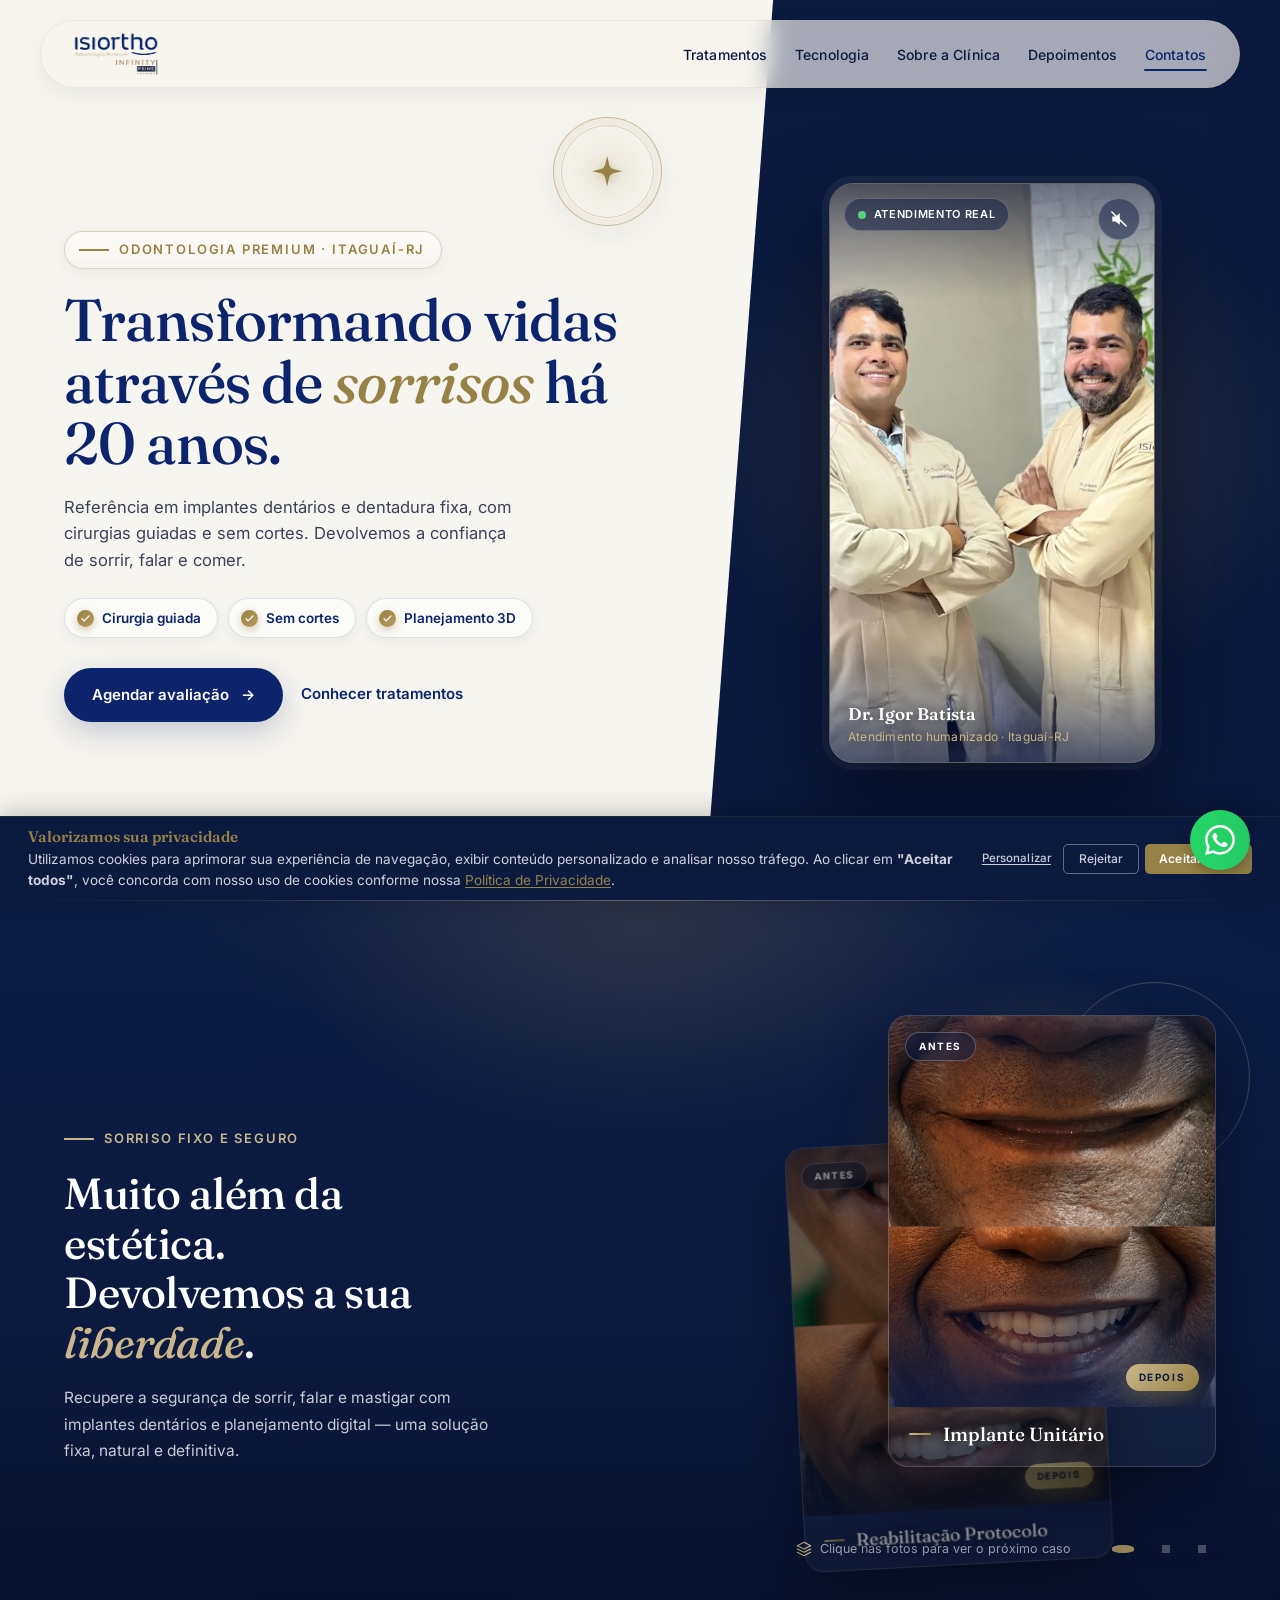
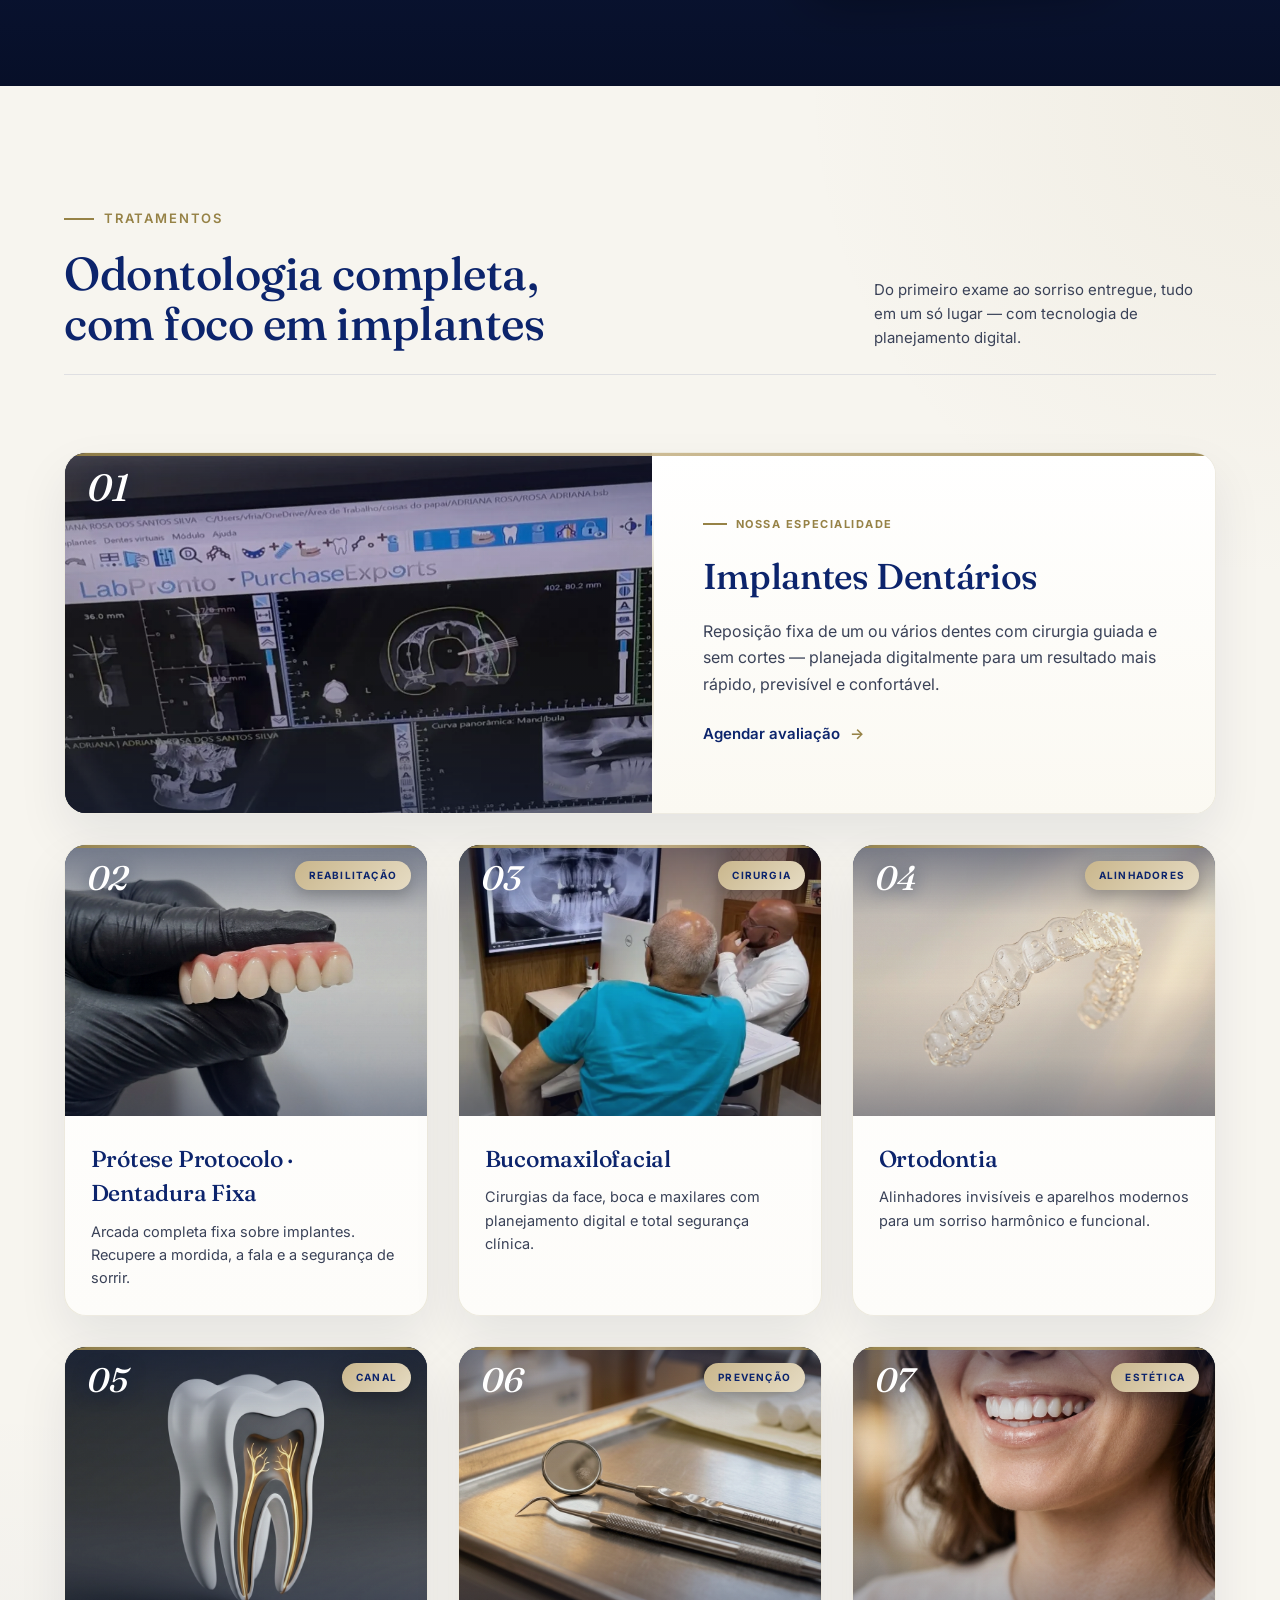
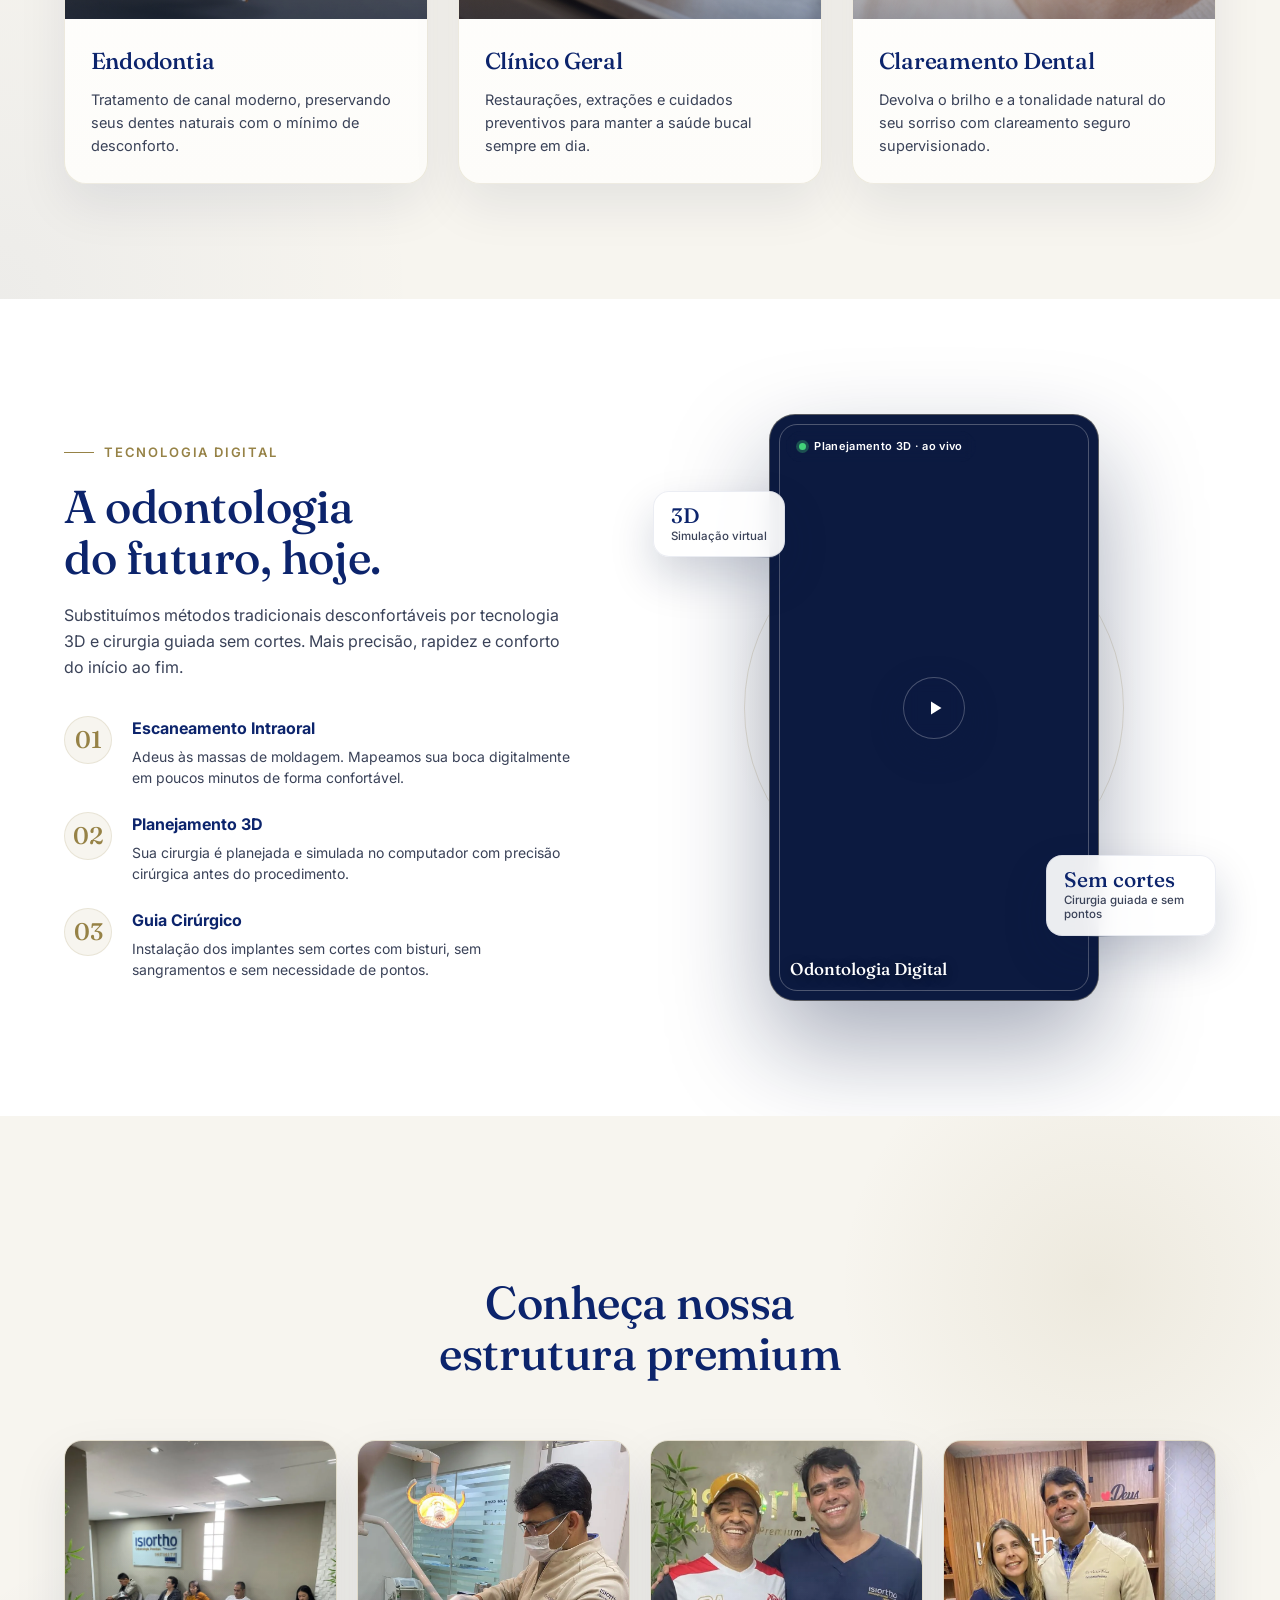
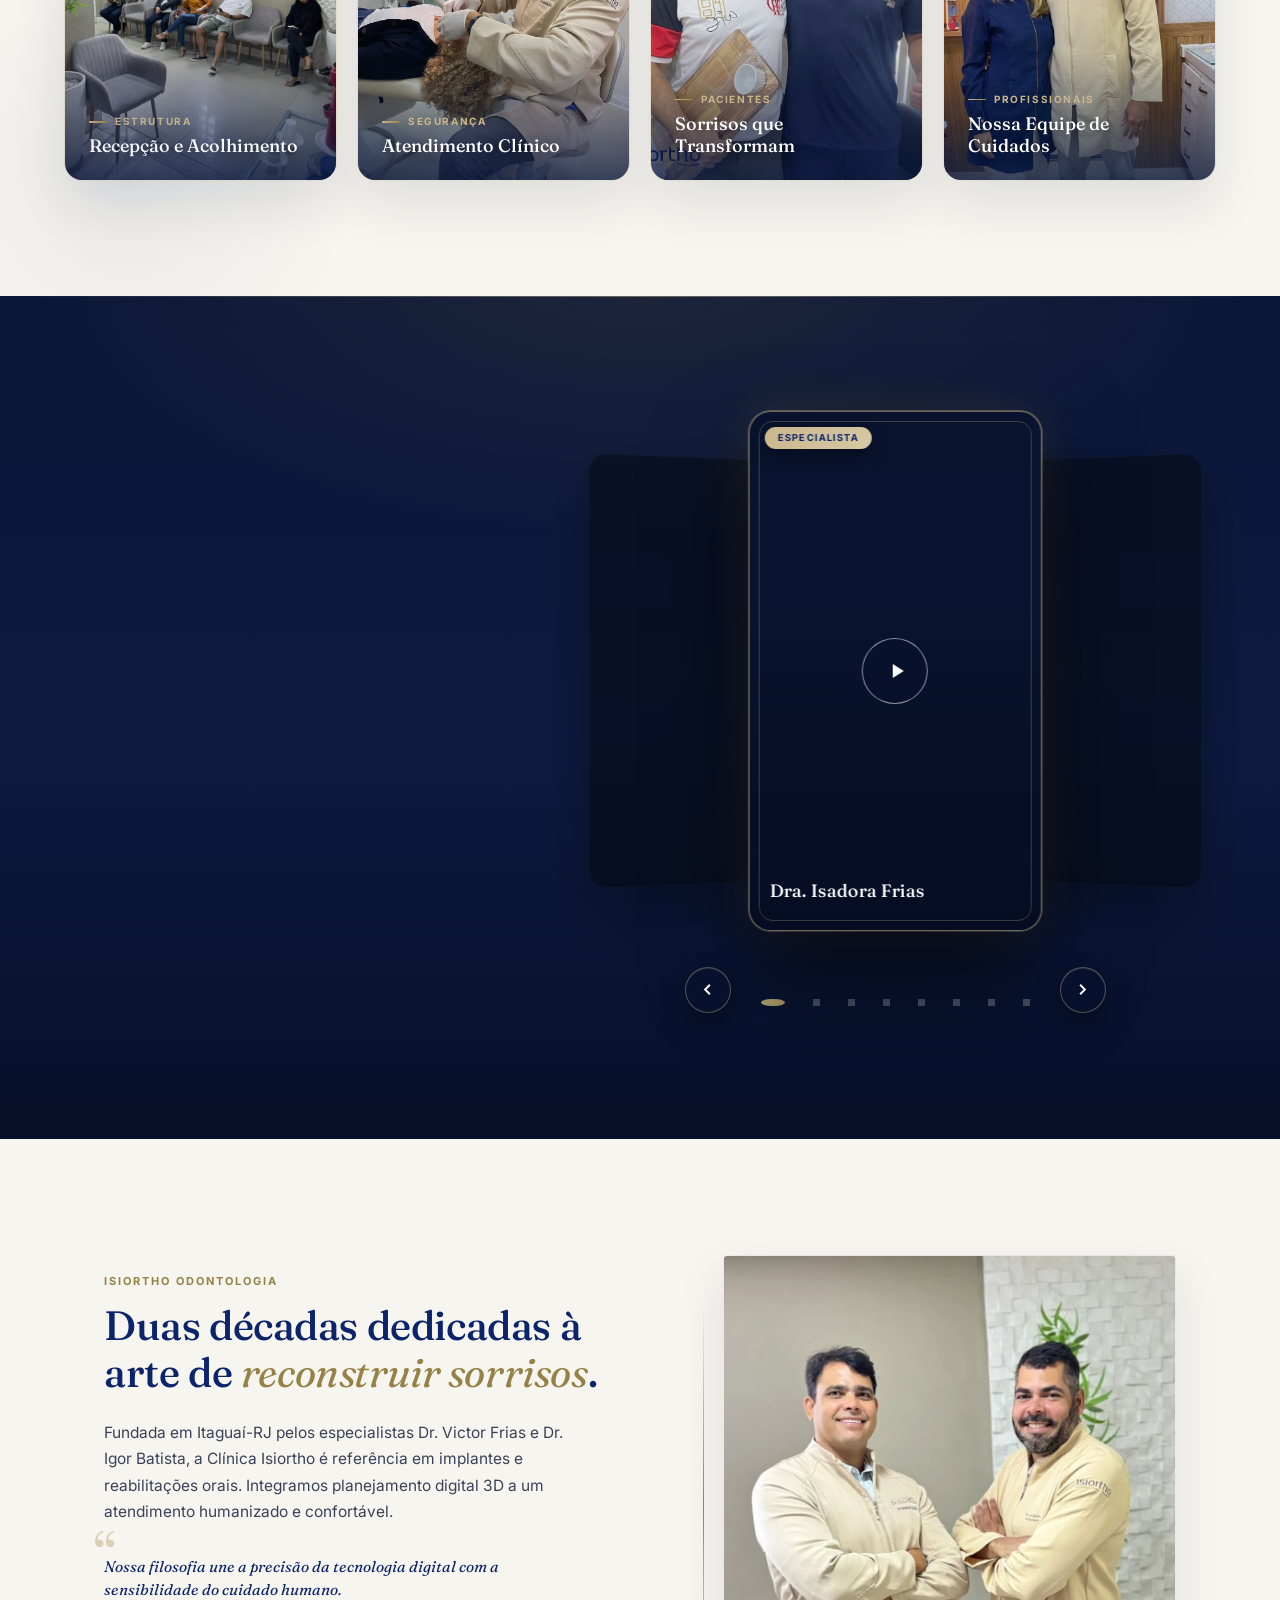
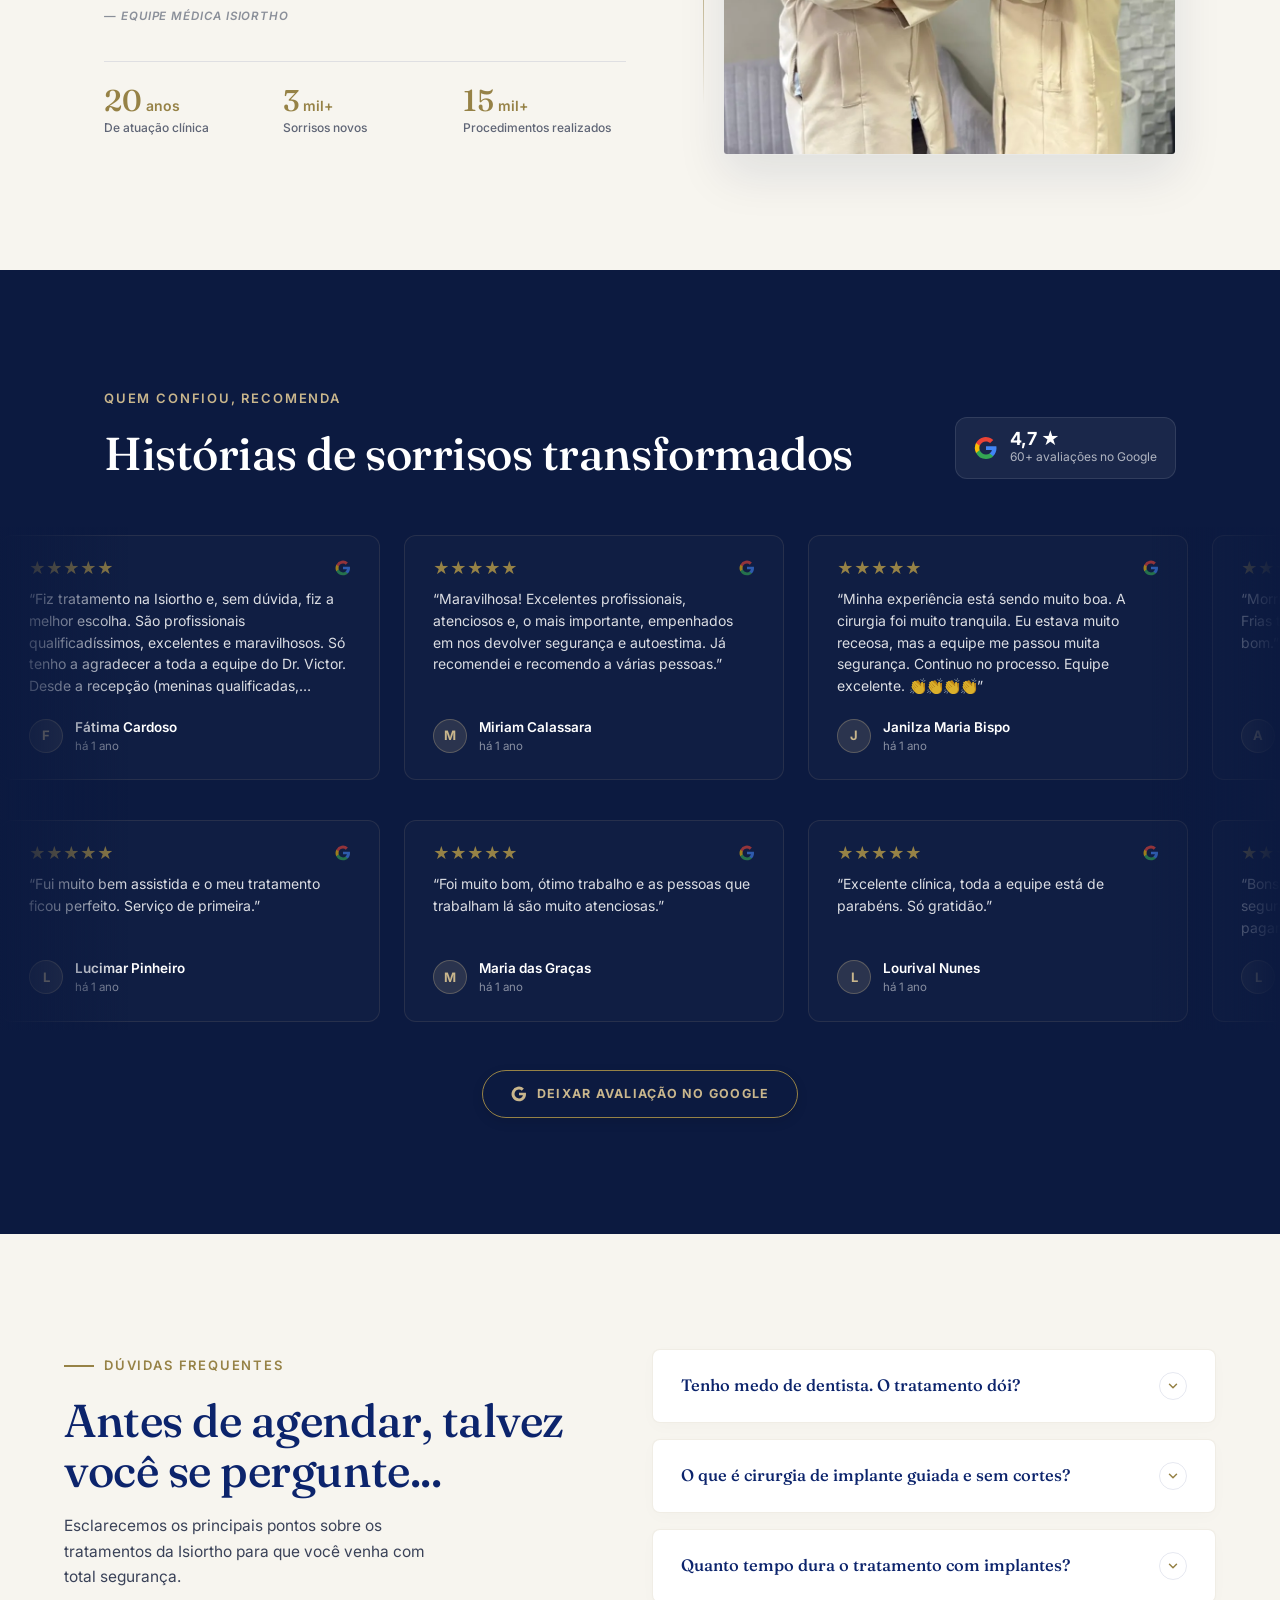
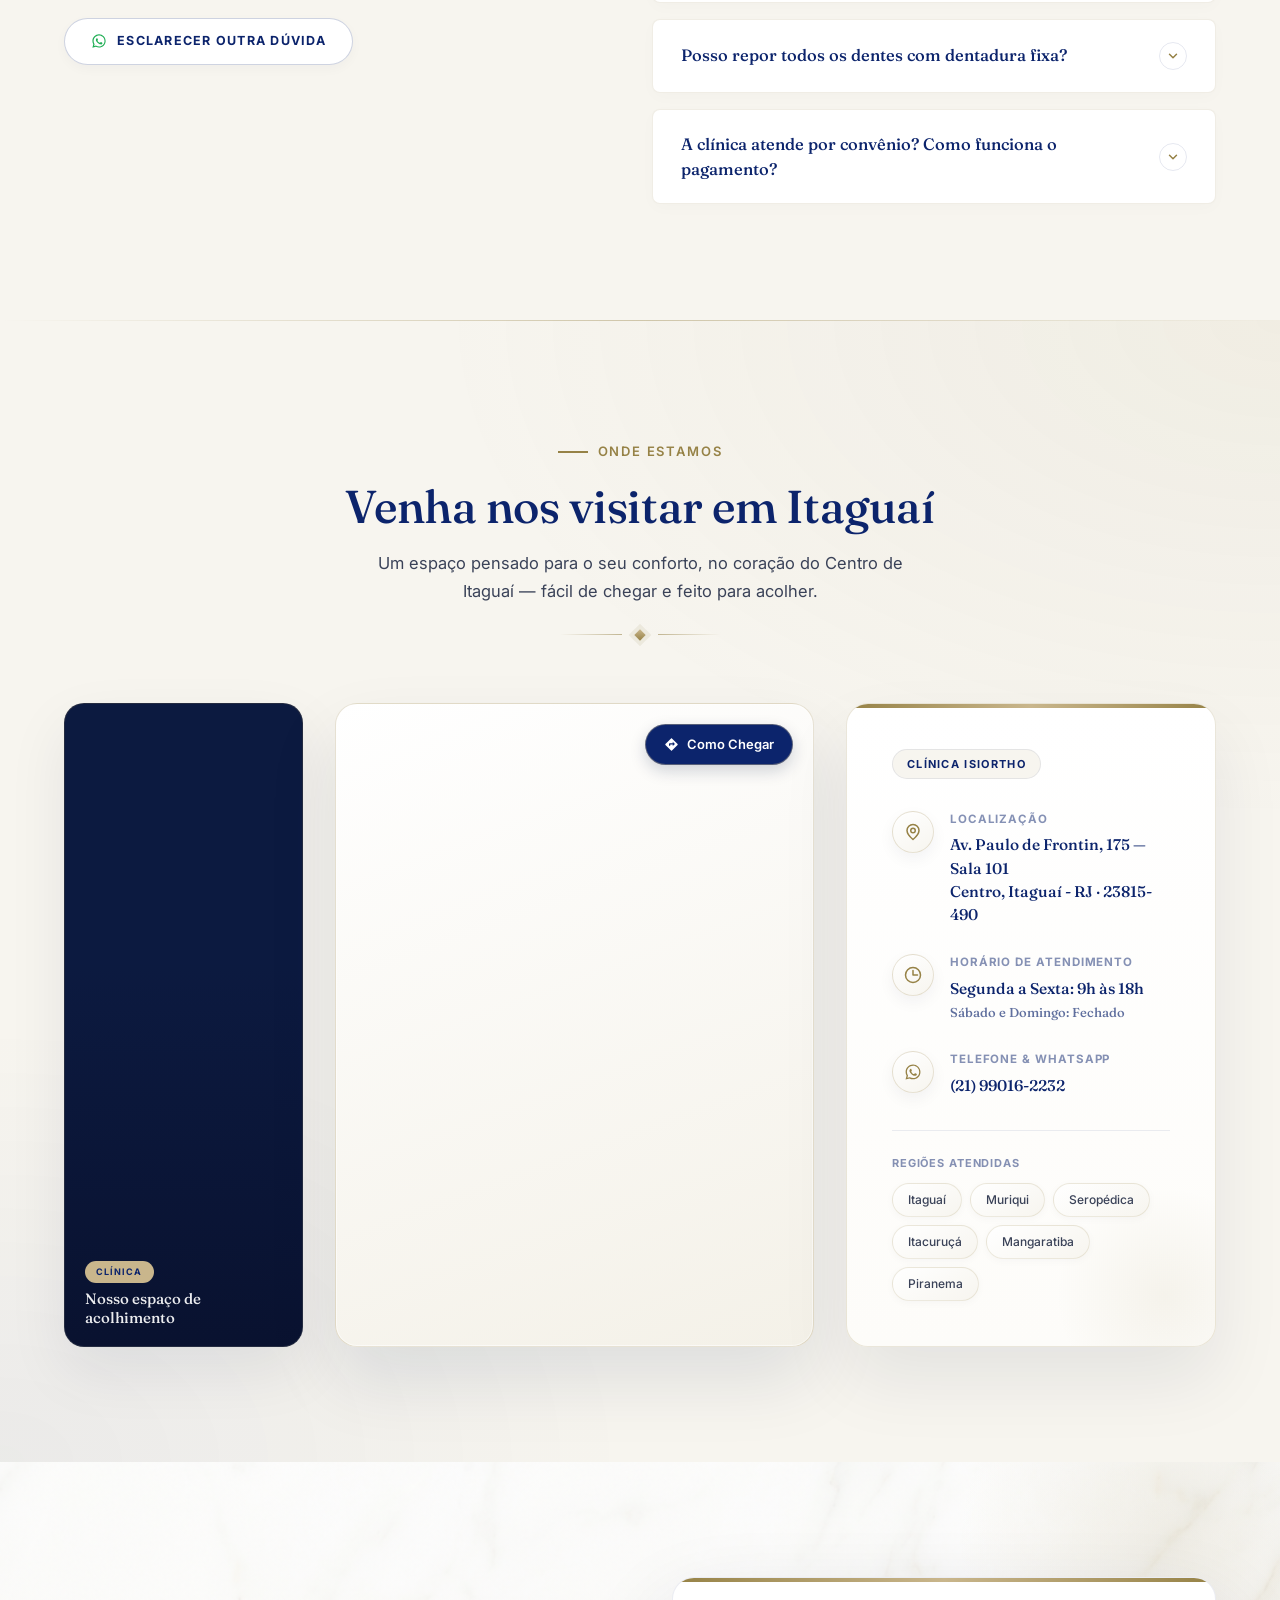
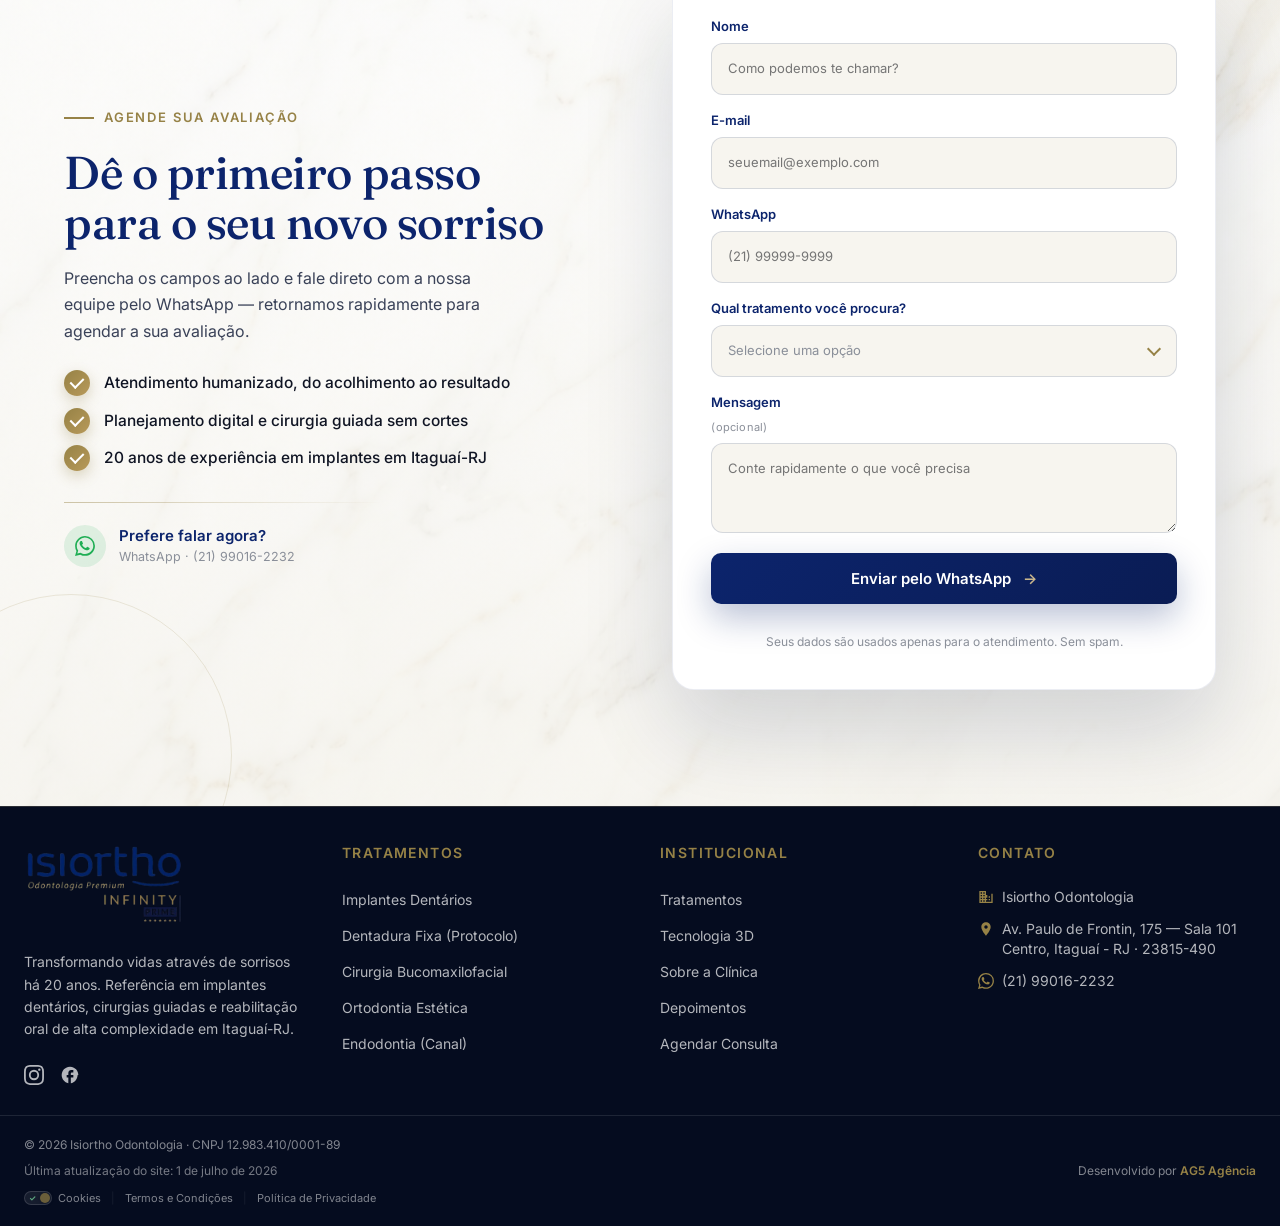
==== commit 8dc6a112: "fix: adjust height attribute of about section image to 500px" ====
--- a/index.html
+++ b/index.html
@@ -903,7 +903,7 @@
   
   <div class="about__media reveal reveal--right">
     <div class="about__photo-wrapper">
-      <img src="Assets/isiortho-dentistas-victor-frias-igor-batista-itaguai.webp" alt="Dr. Victor Frias e Dr. Igor Batista" width="600" height="550" loading="lazy">
+      <img src="Assets/isiortho-dentistas-victor-frias-igor-batista-itaguai.webp" alt="Dr. Victor Frias e Dr. Igor Batista" width="600" height="500" loading="lazy">
       <div class="about__photo-line"></div>
     </div>
   </div>
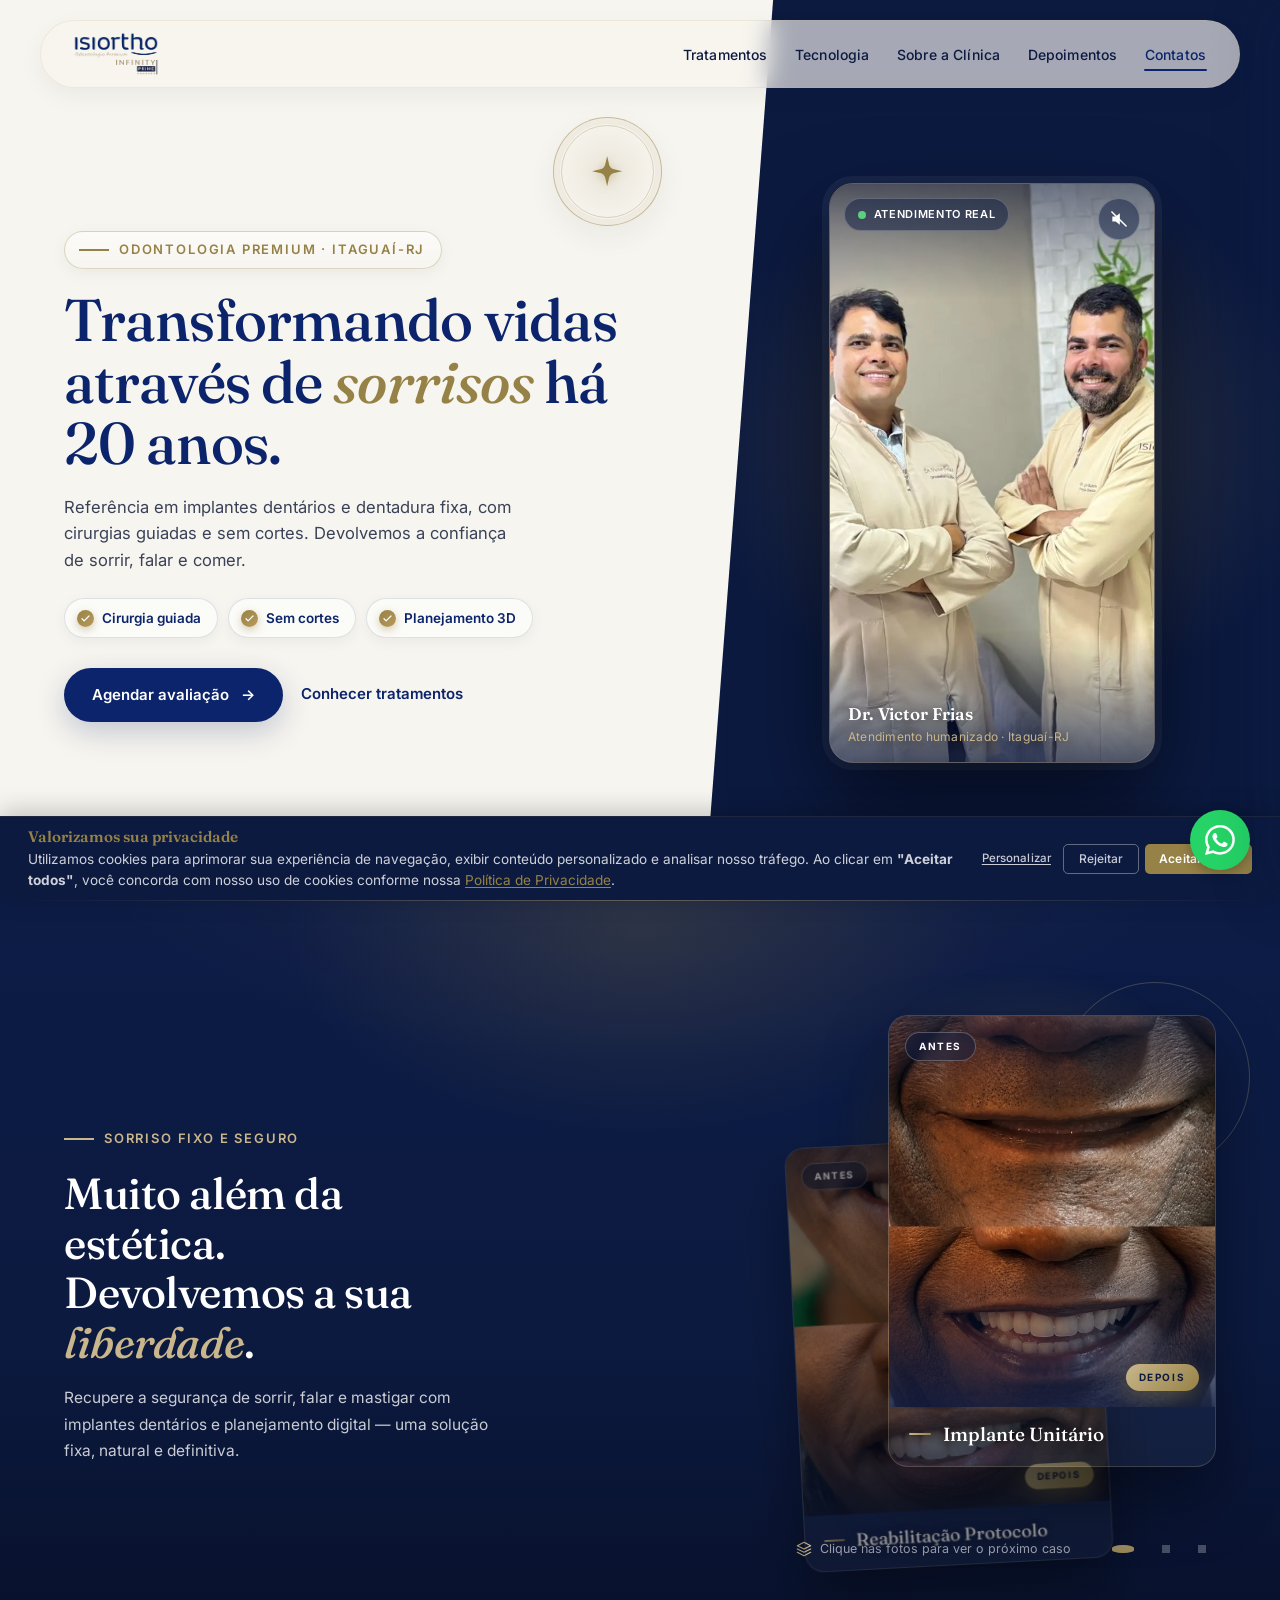
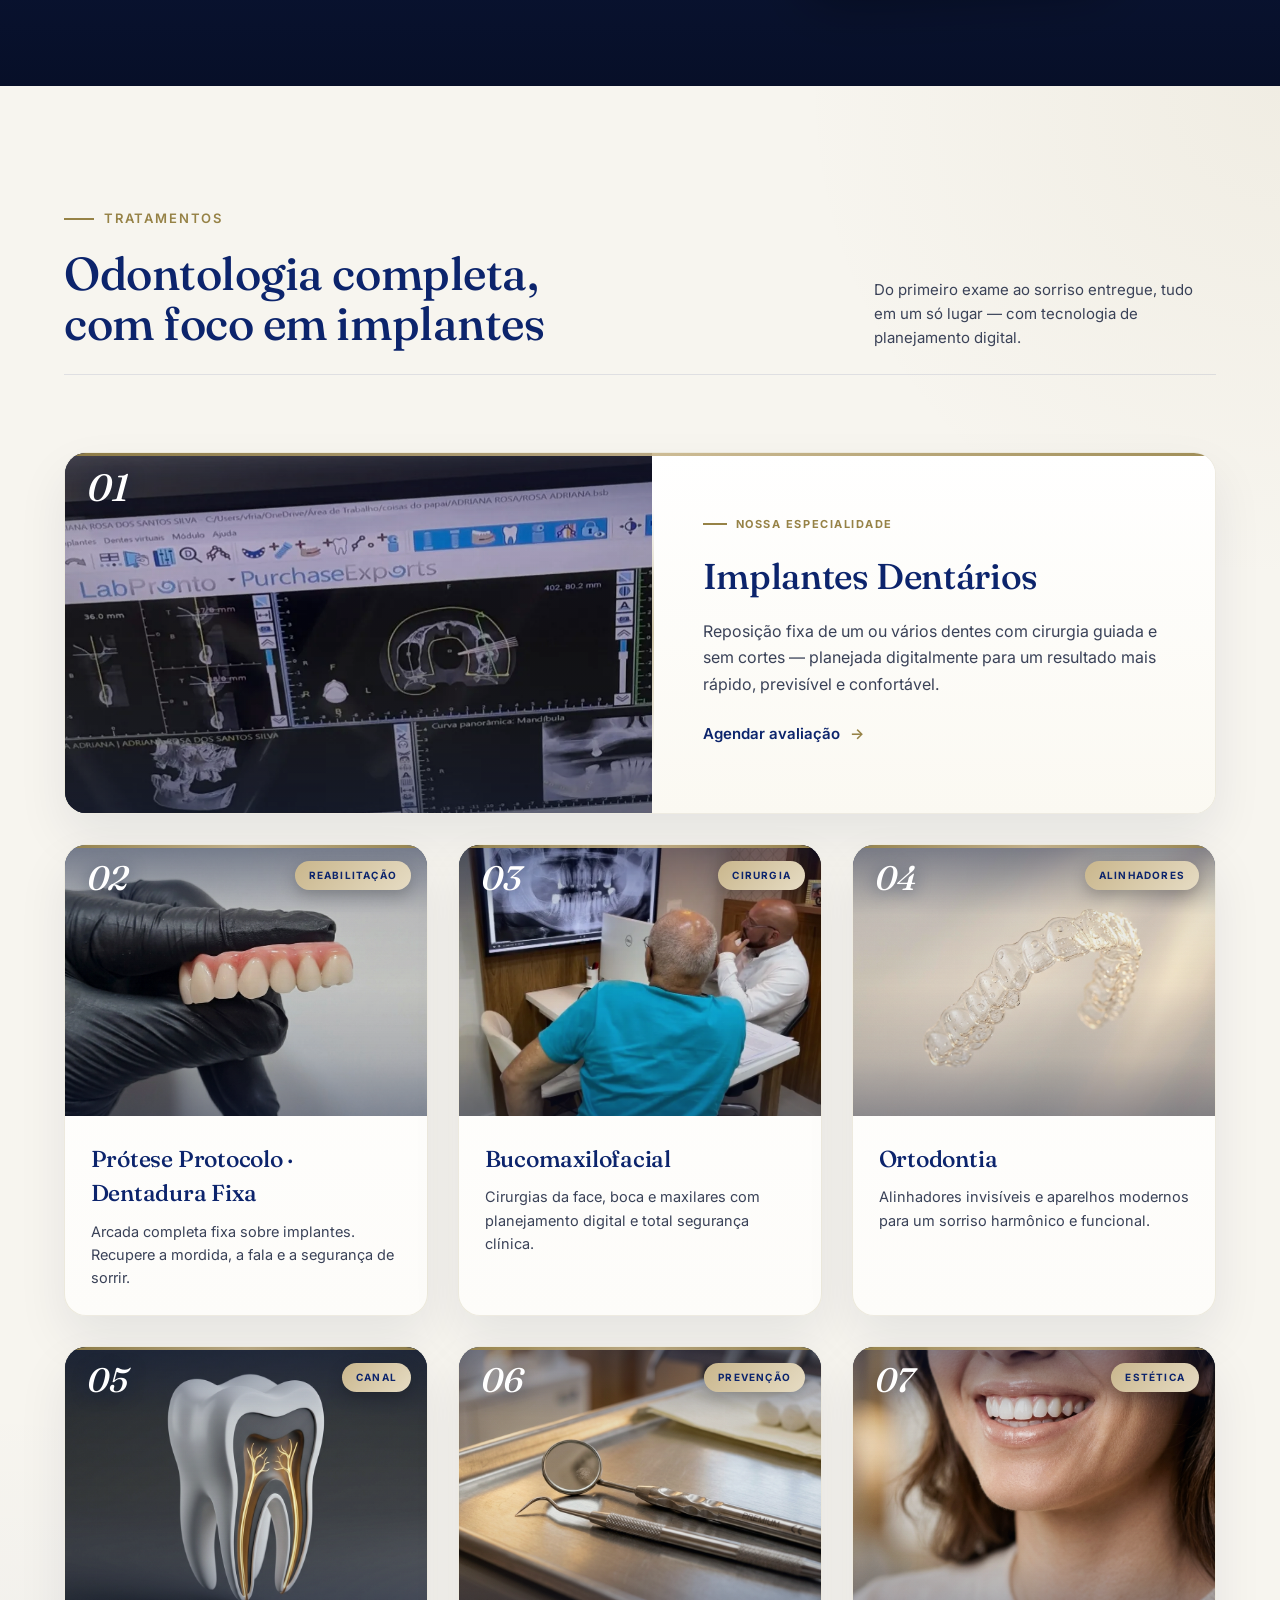
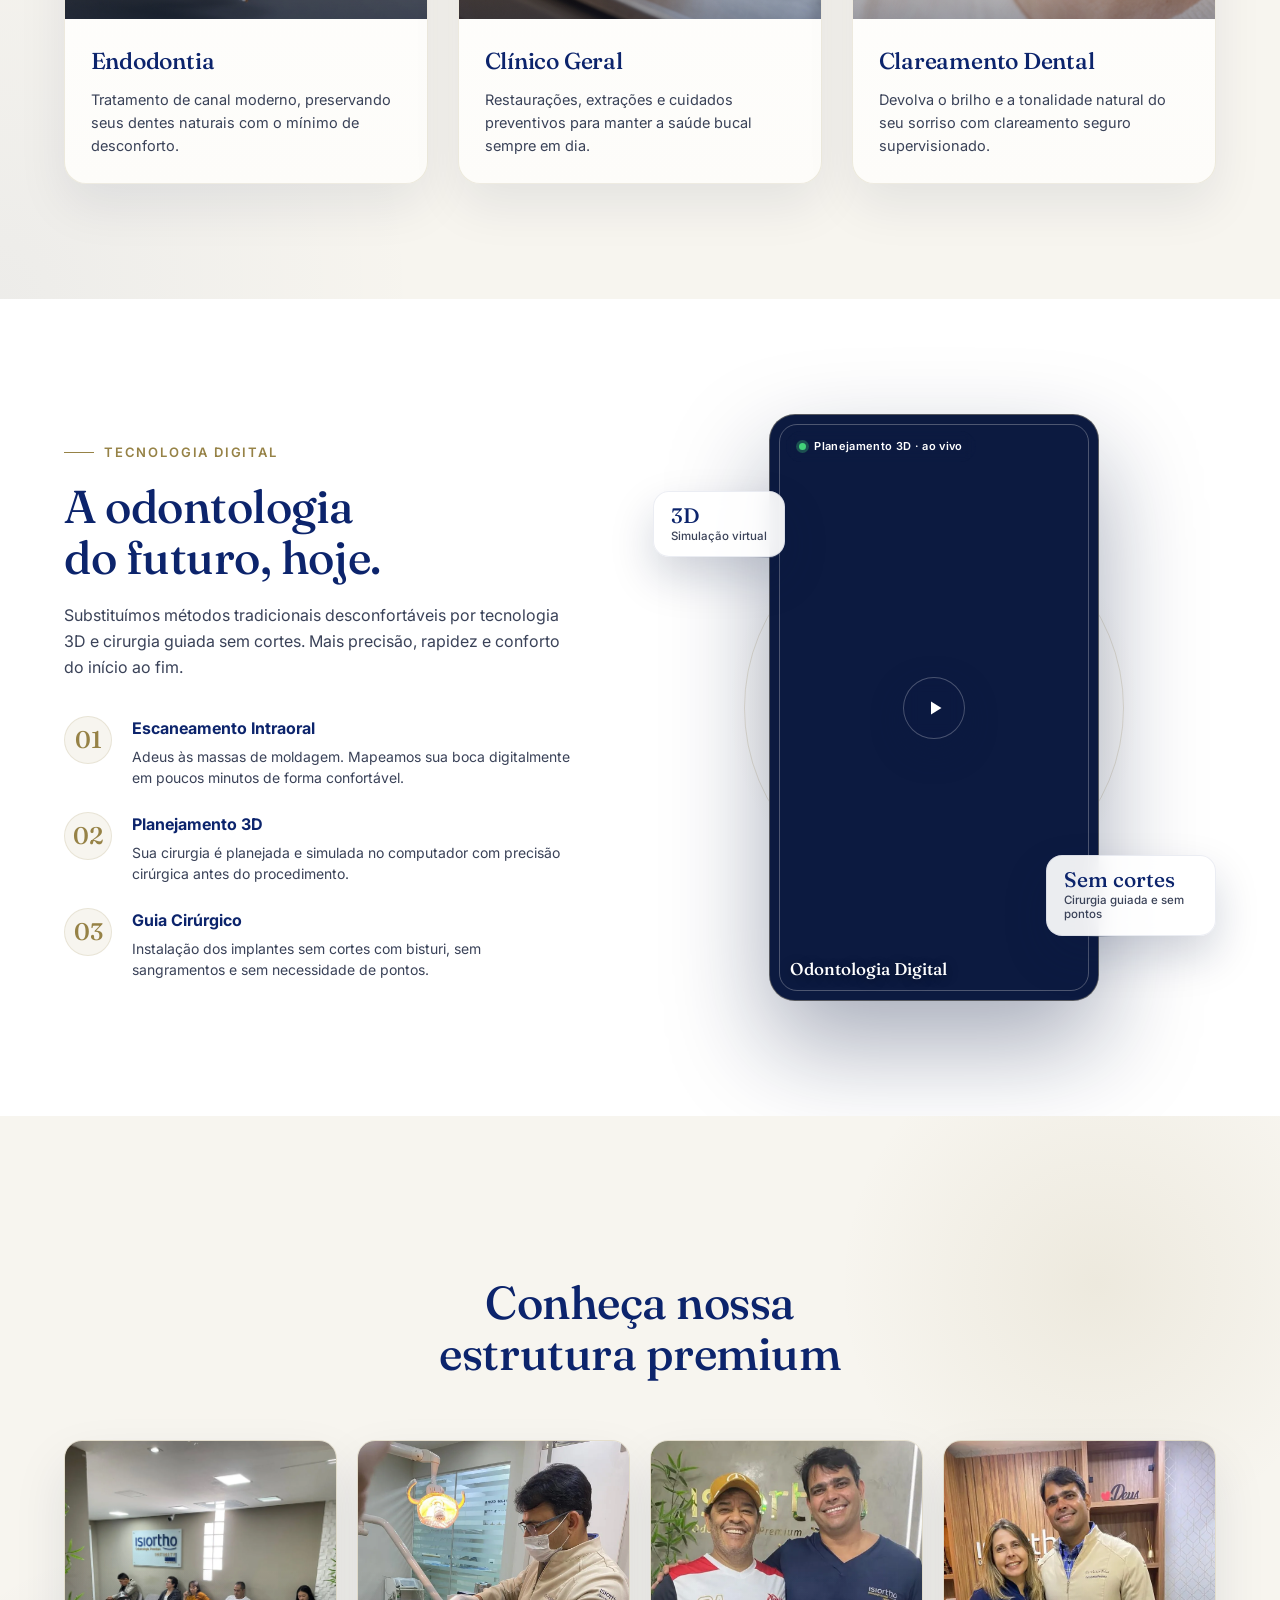
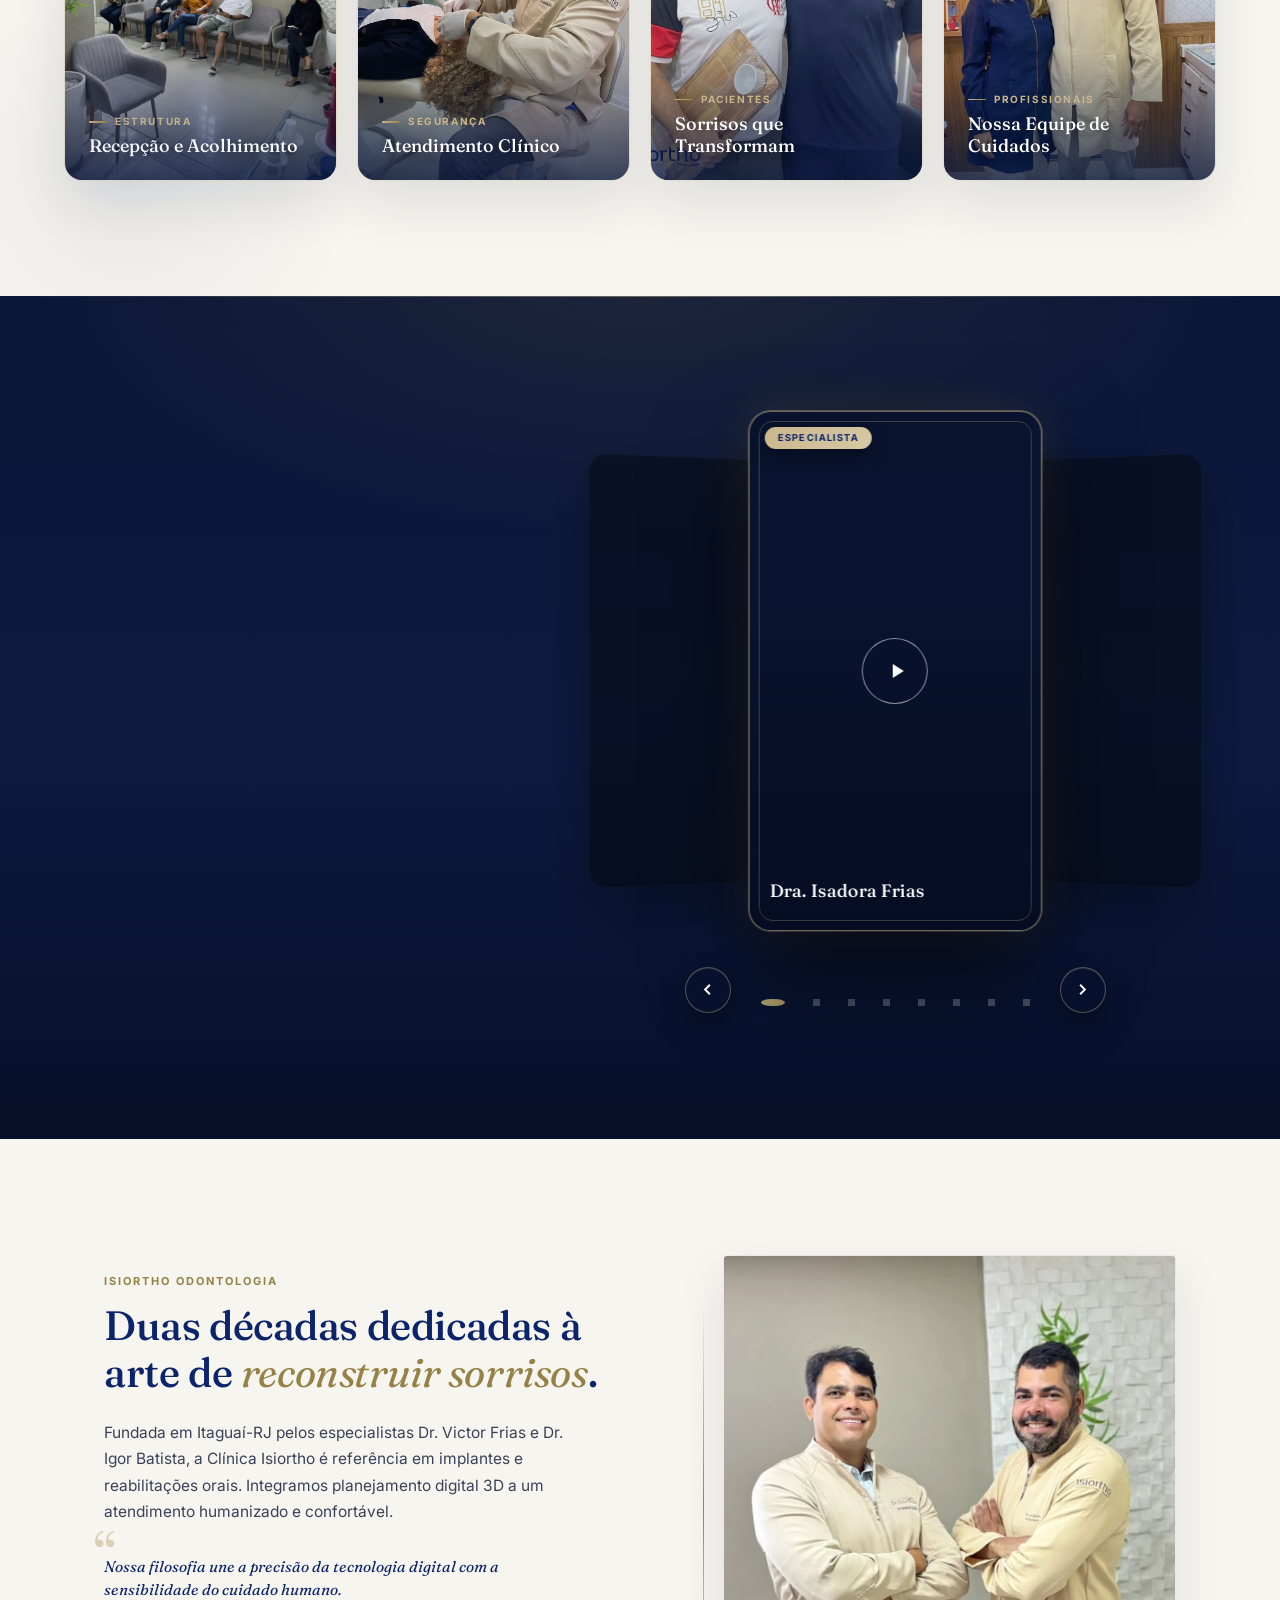
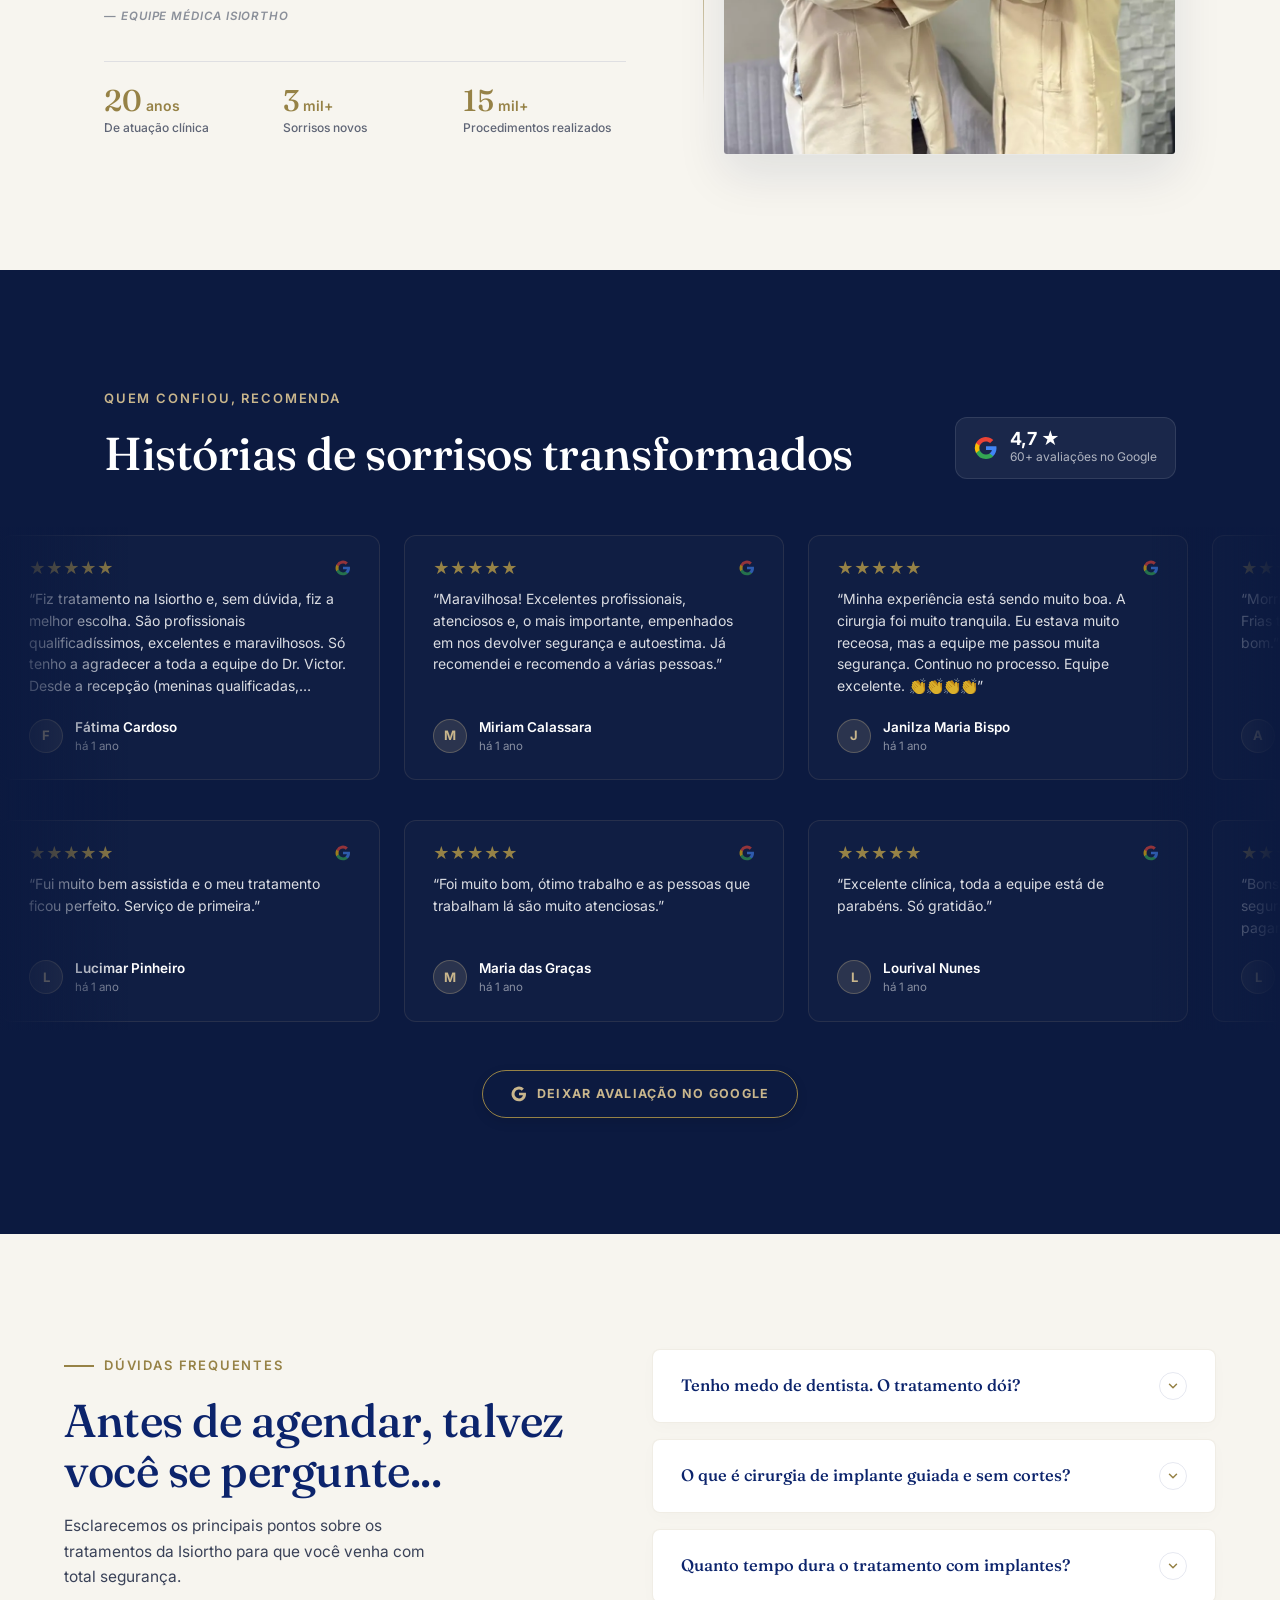
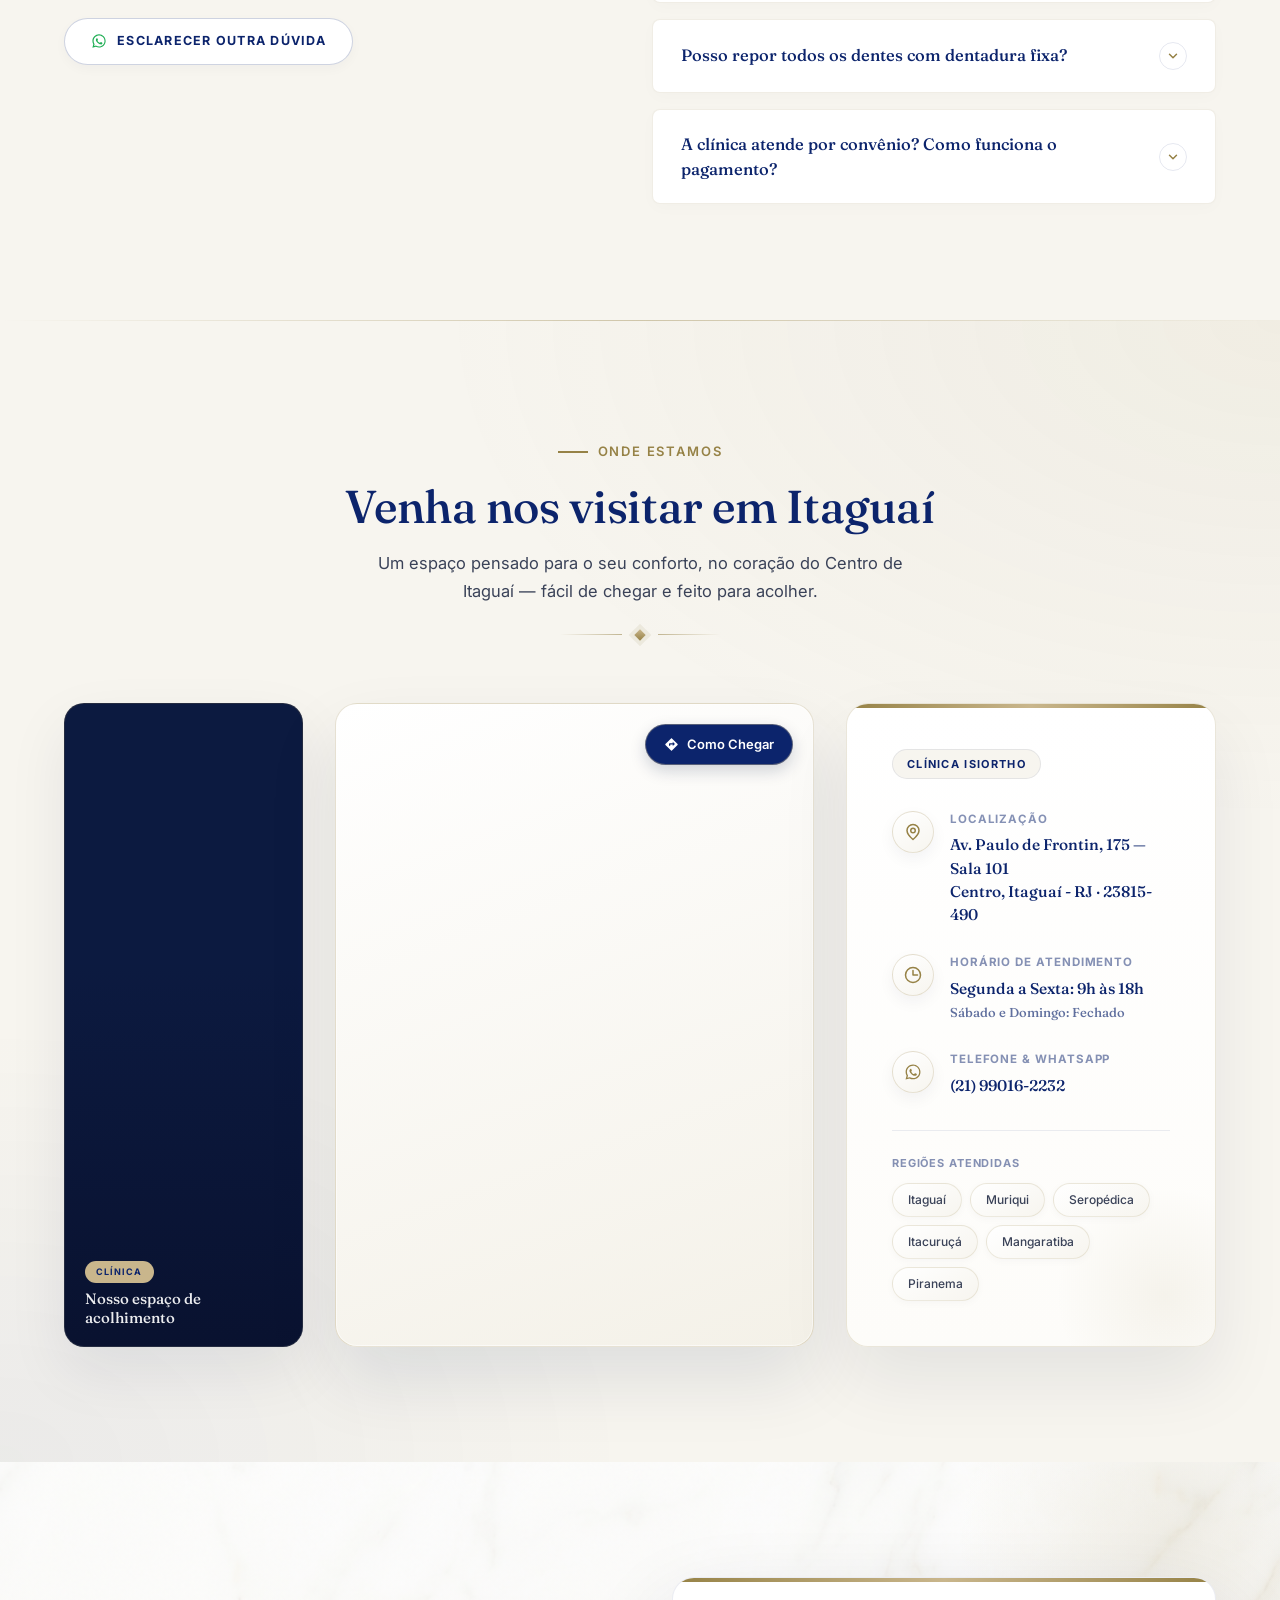
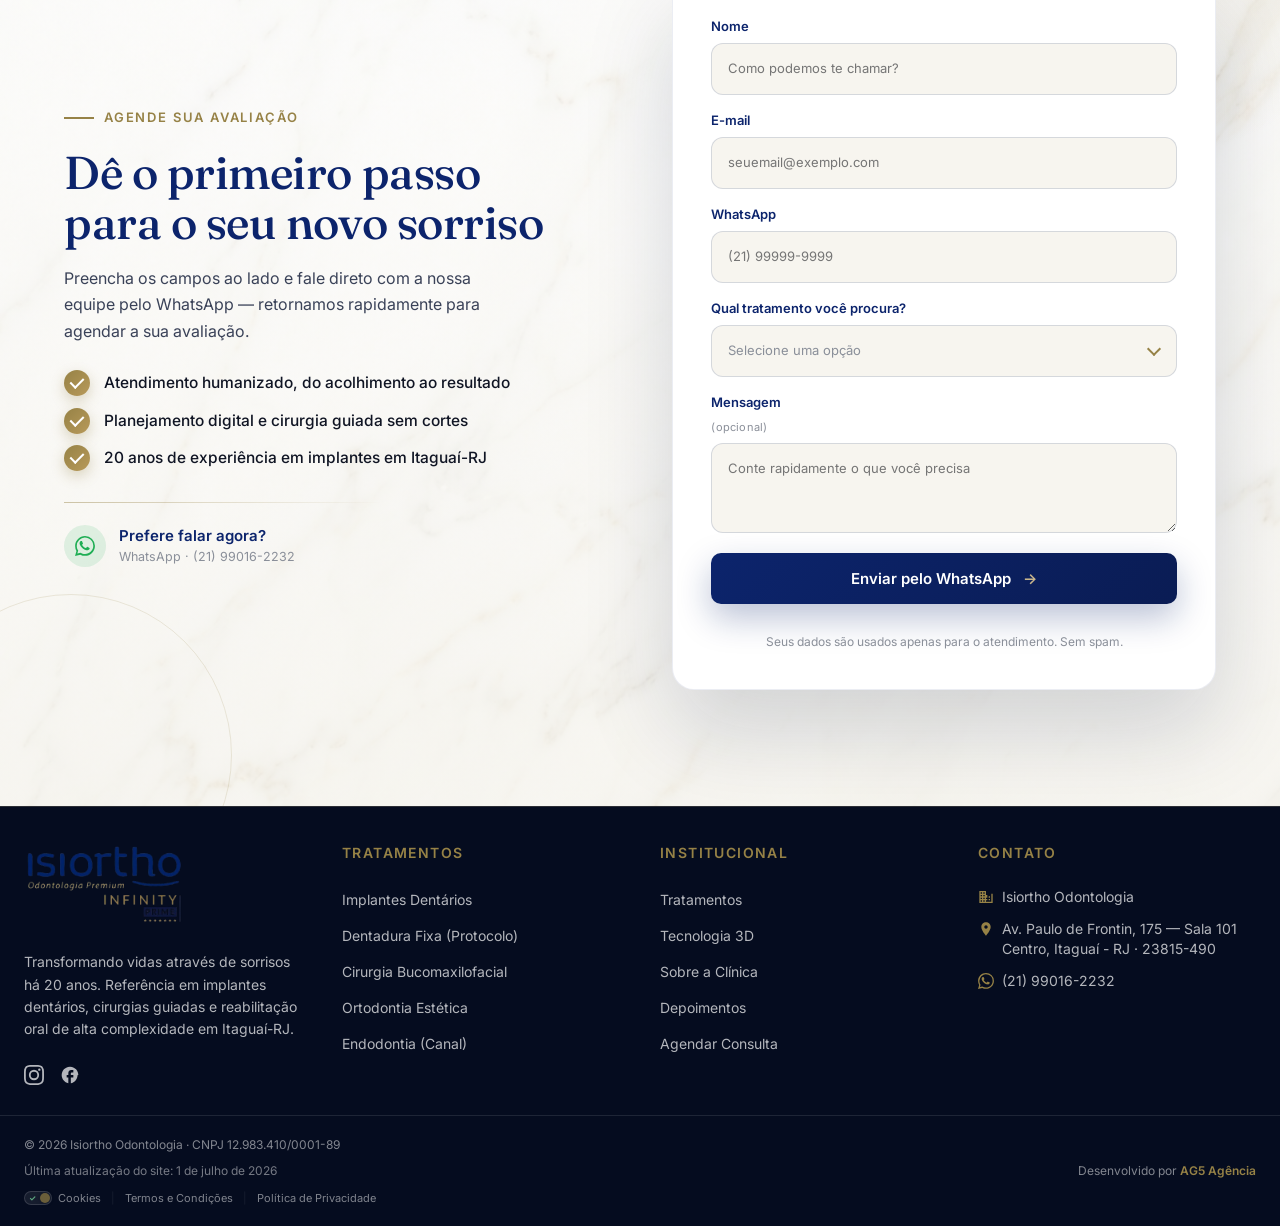
==== commit 7c5f82d6: "fix:aj" ====
--- a/index.html
+++ b/index.html
@@ -344,7 +344,7 @@
         </svg>
       </button>
       <div class="hero__badge">
-        <div class="hero__badge-name">Dr. Igor Batista</div>
+        <div class="hero__badge-name">Dr. Victor Frias</div>
         <div class="hero__badge-role">Atendimento humanizado · Itaguaí-RJ</div>
       </div>
     </div>
--- a/style.css
+++ b/style.css
@@ -2002,6 +2002,11 @@
     max-width: 420px;
     margin: 22px auto 26px;
   }
+  .about__media-mobile .about__photo-wrapper img {
+    aspect-ratio: 1 / 1;
+    object-fit: cover;
+    object-position: center 25%;
+  }
   .about__photo-wrapper {
     padding-left: 0;
   }
--- a/style.css
+++ b/style.css
@@ -2002,6 +2002,11 @@
     max-width: 420px;
     margin: 22px auto 26px;
   }
+  .about__media-mobile .about__photo-wrapper img {
+    aspect-ratio: 1 / 1;
+    object-fit: cover;
+    object-position: center 25%;
+  }
   .about__photo-wrapper {
     padding-left: 0;
   }
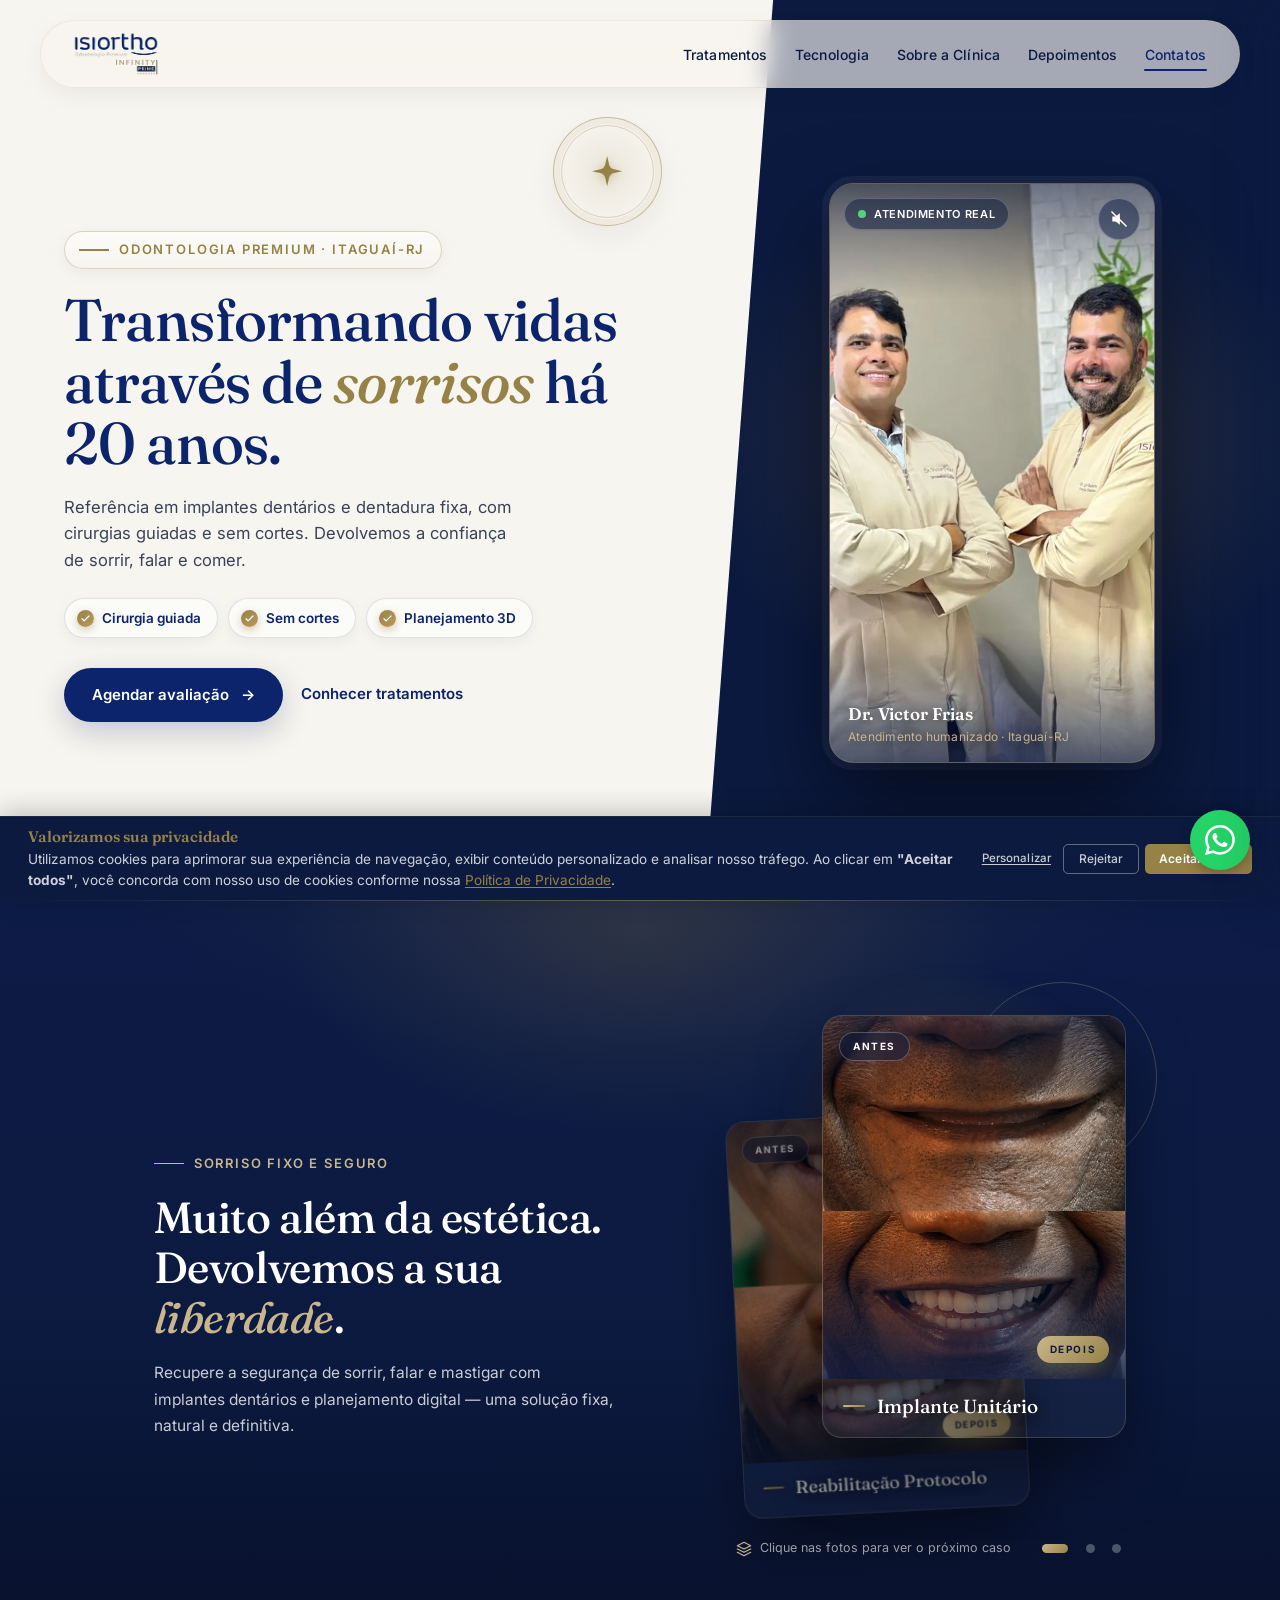
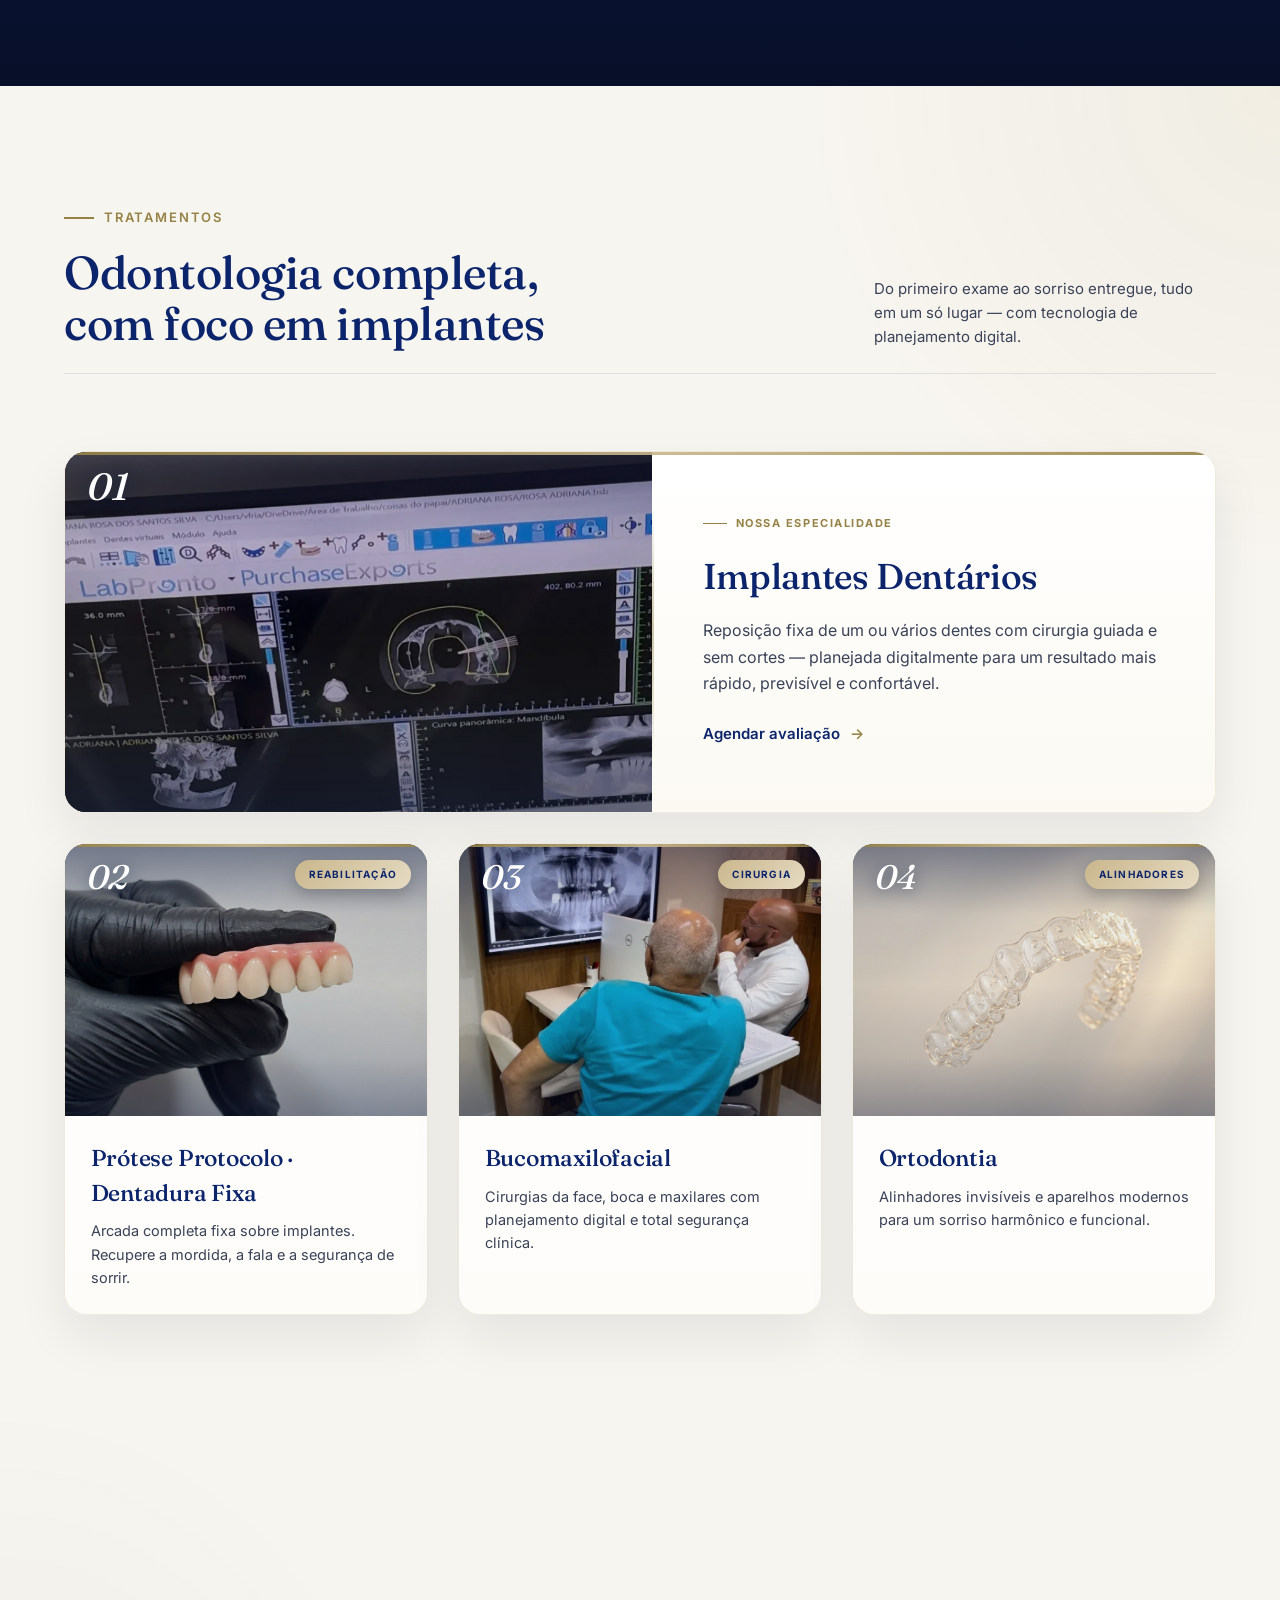
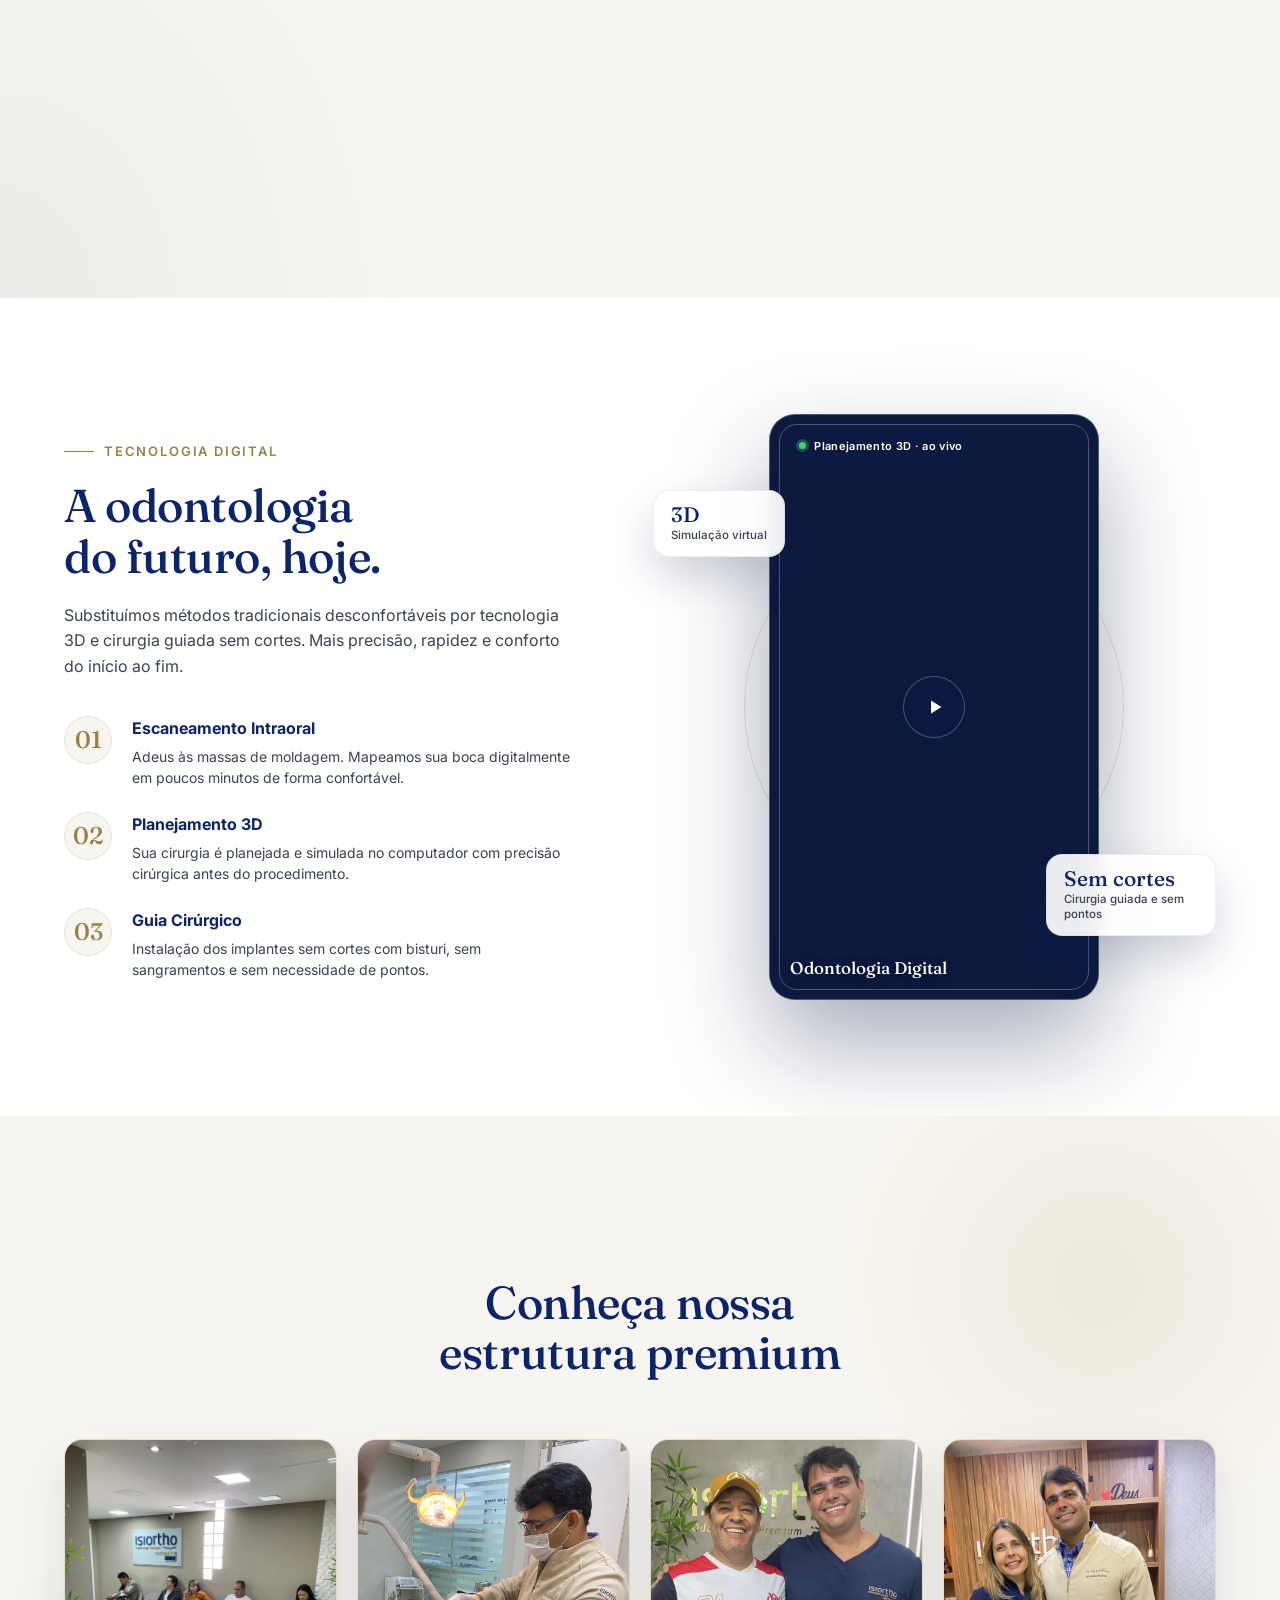
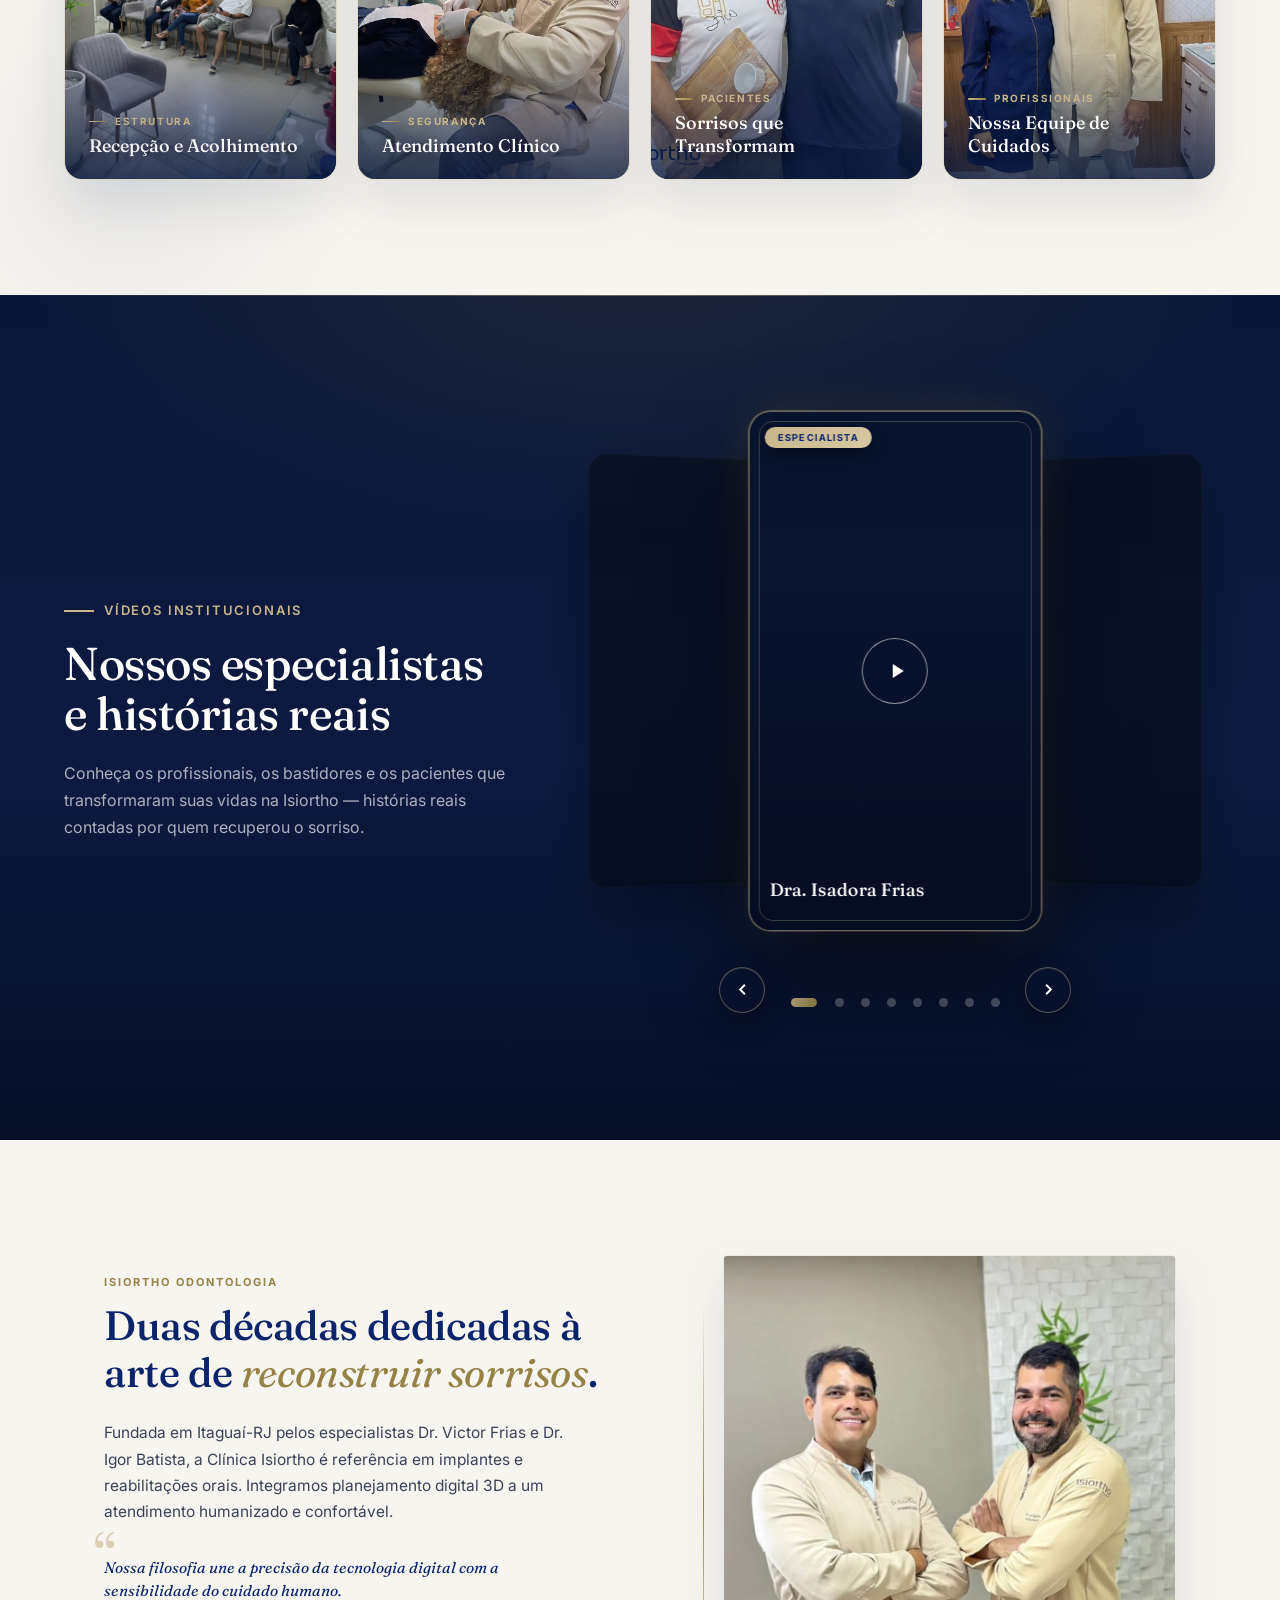
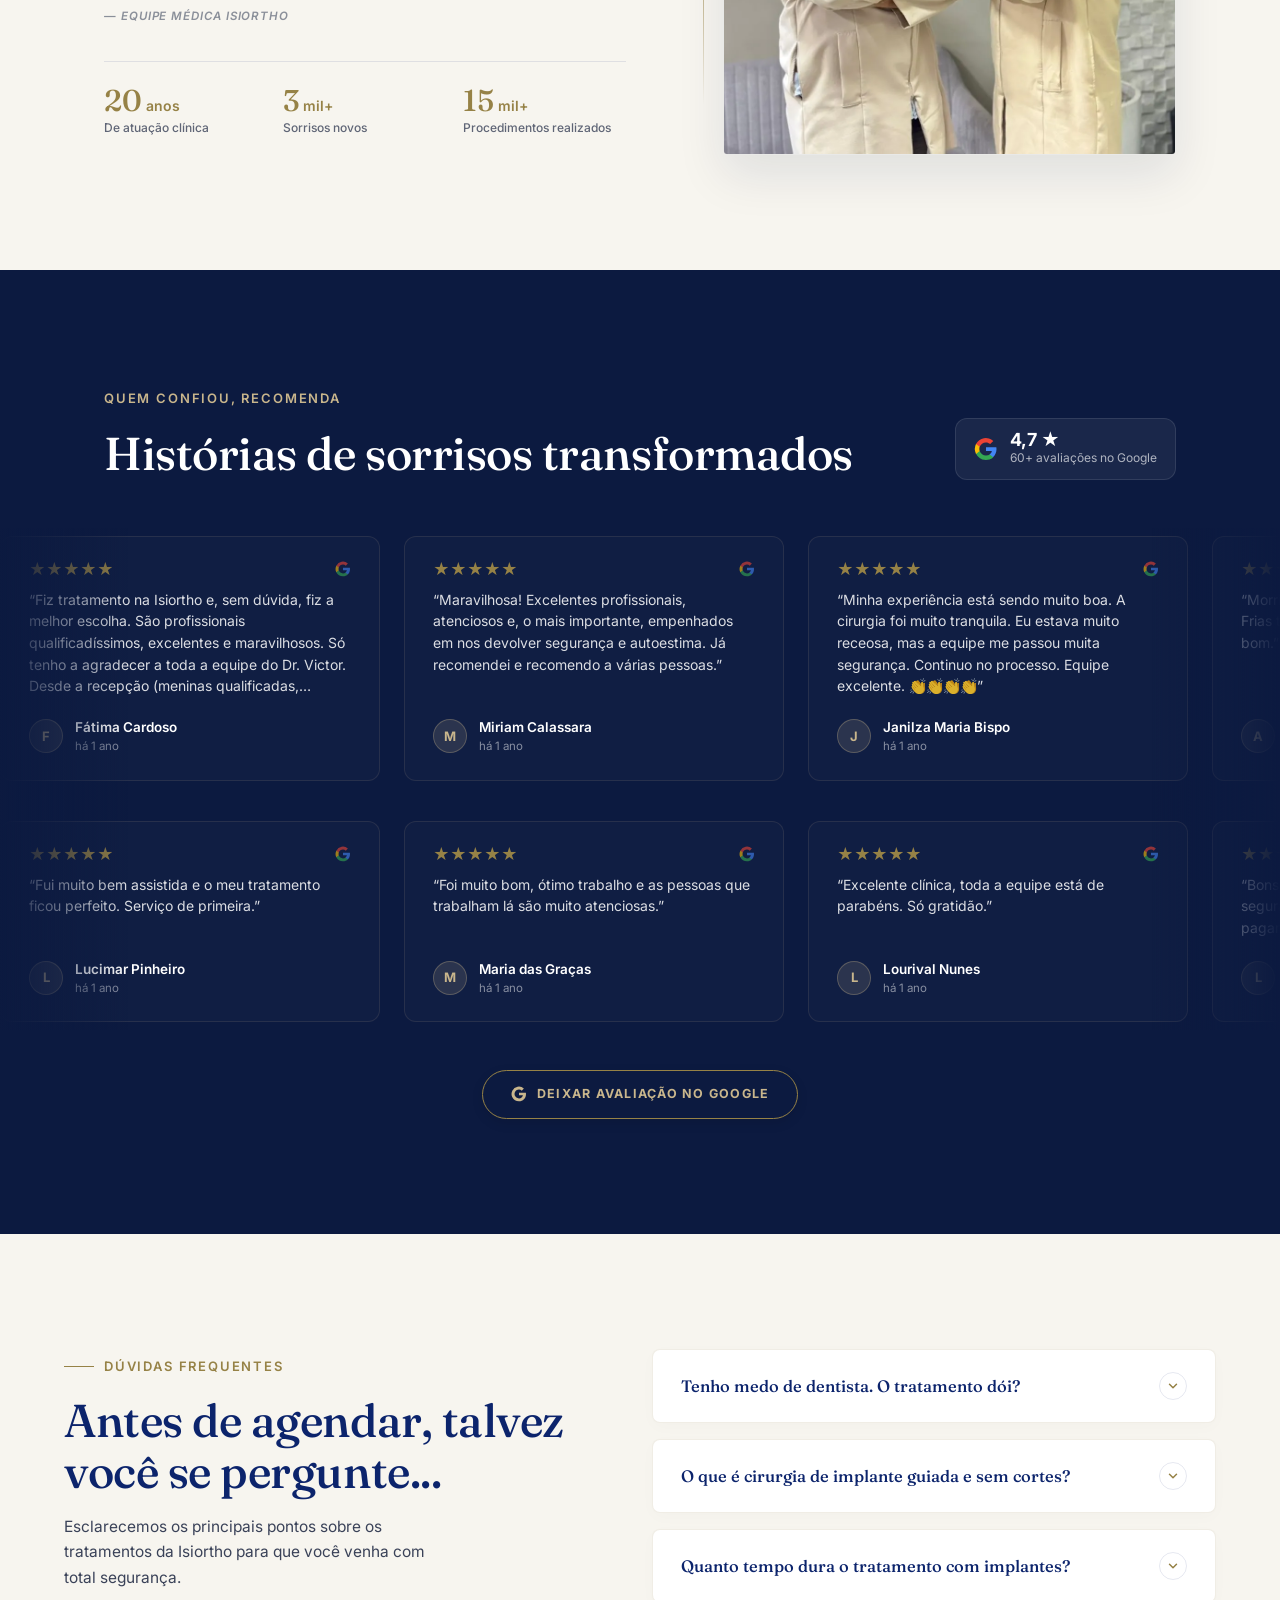
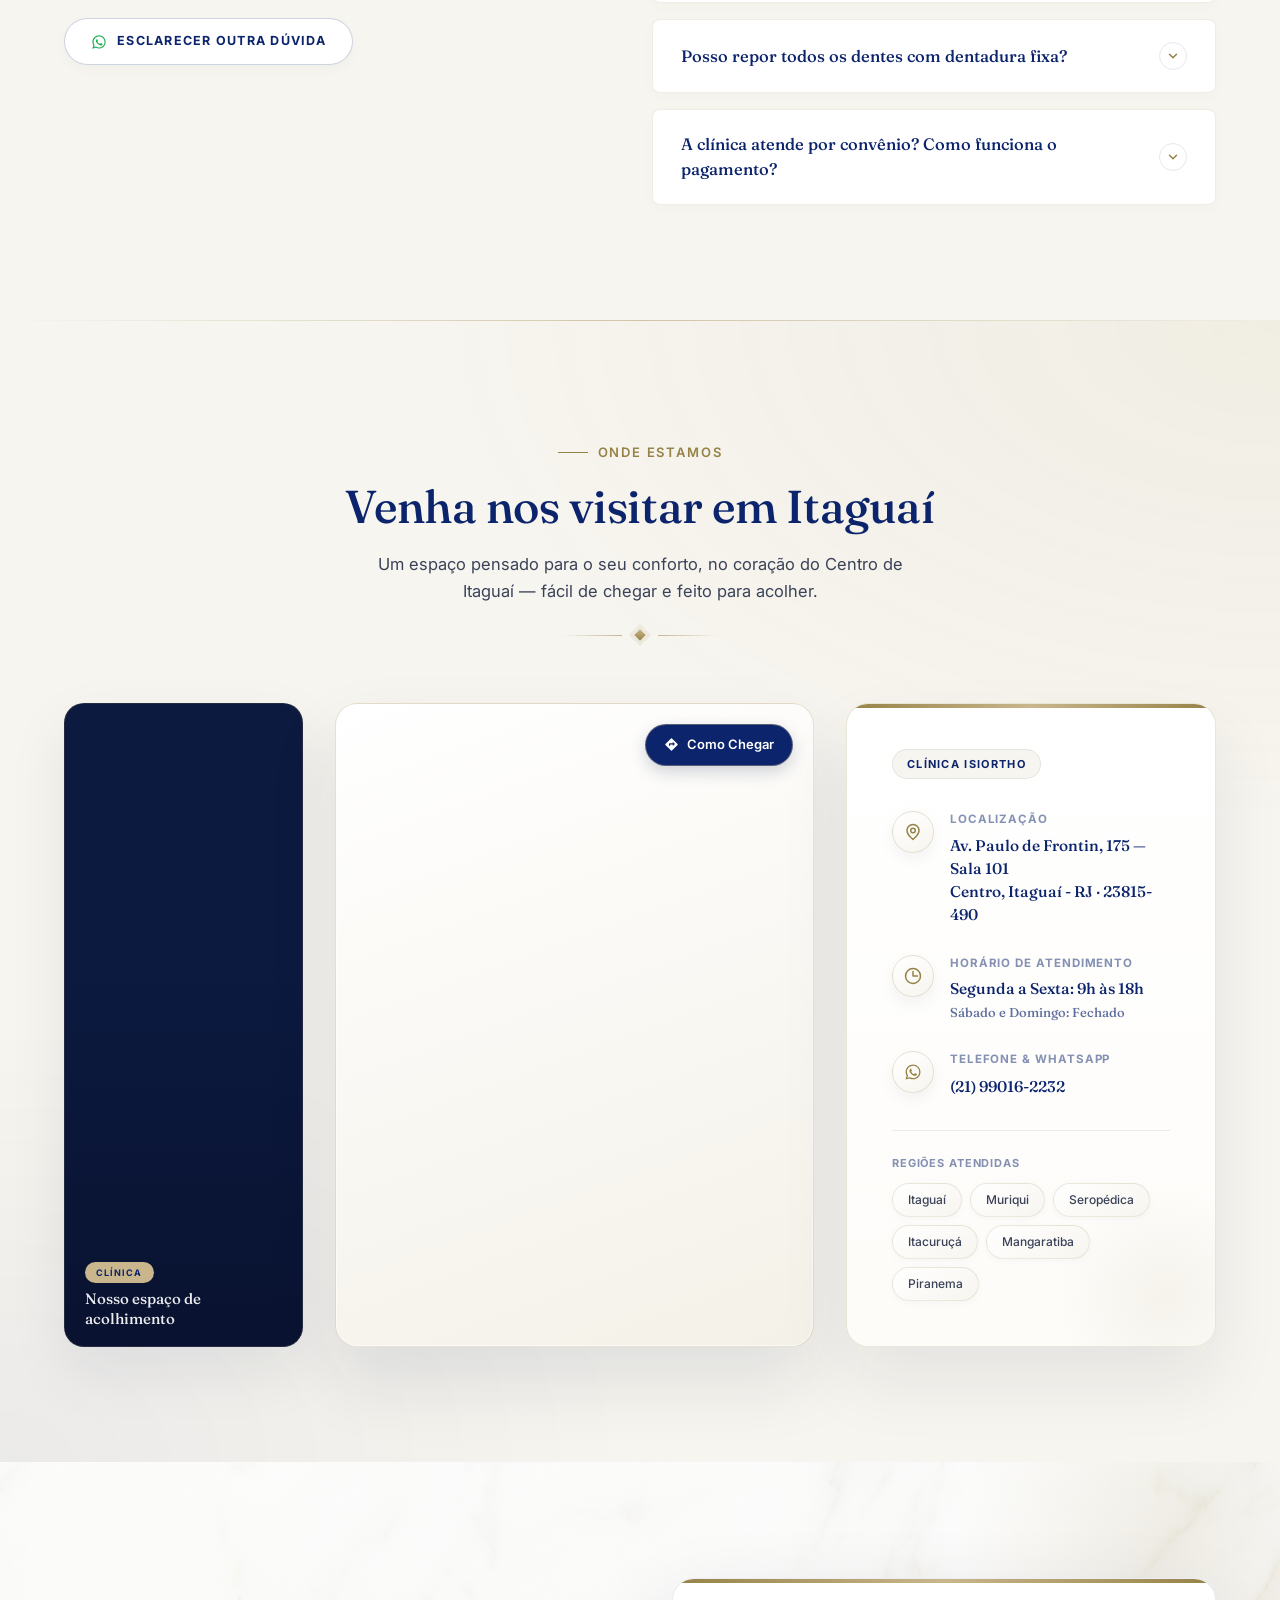
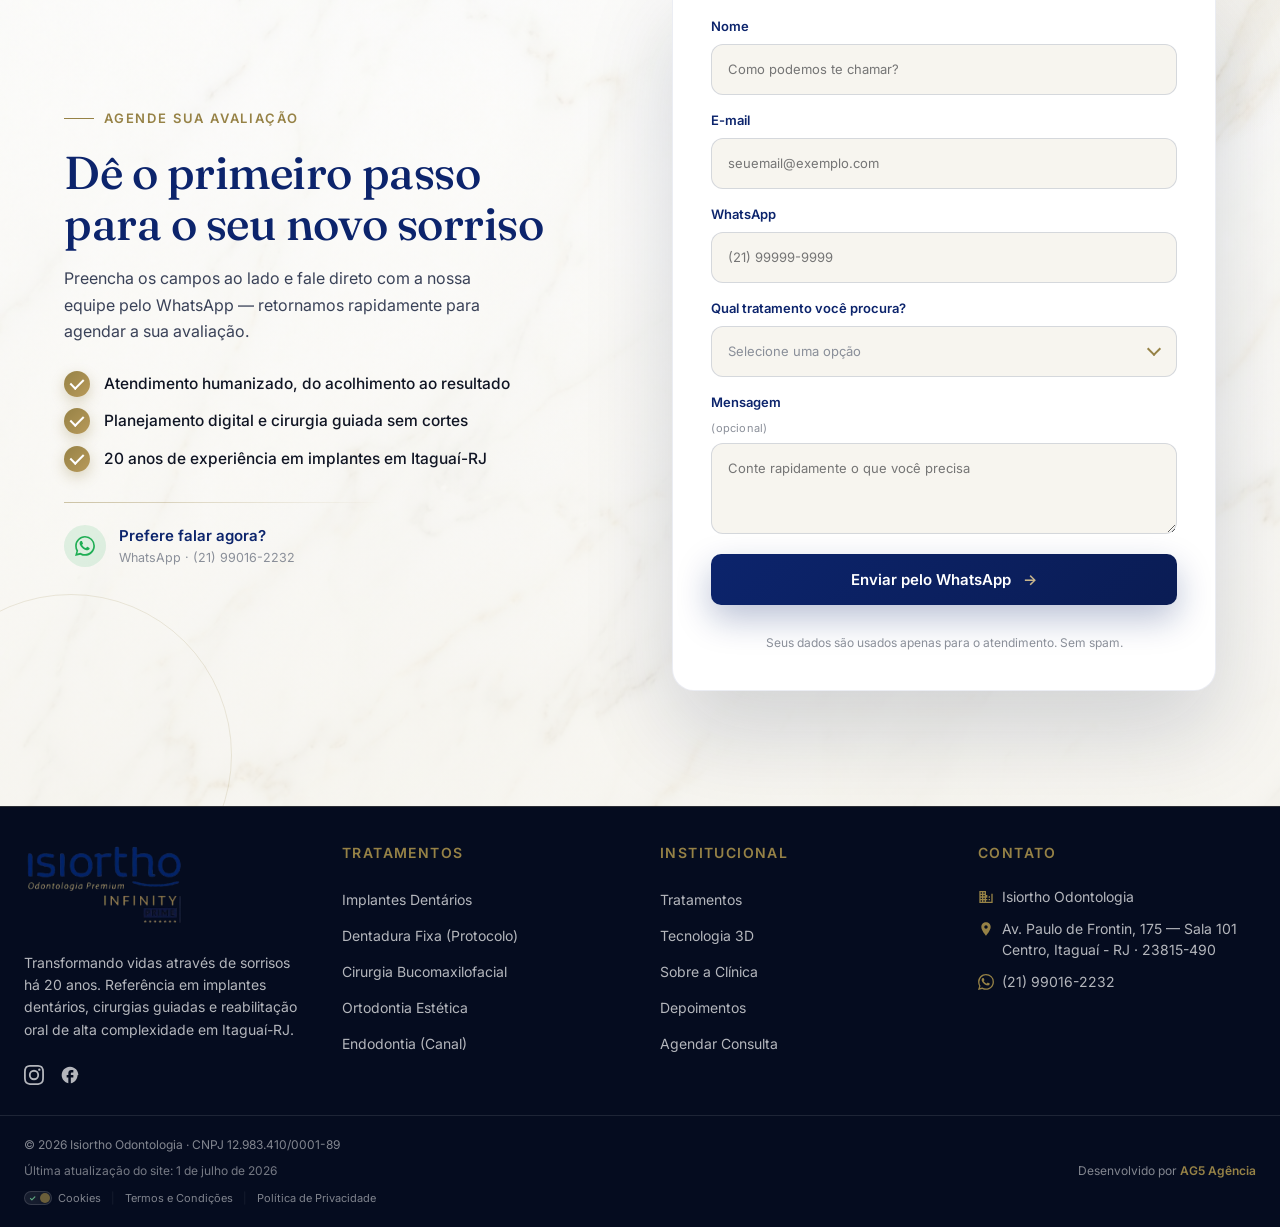
==== commit 3a3f73f8: "refactor: update WhatsApp widget icon, remove status text, and adjust landing page layout responsive" ====
--- a/index.html
+++ b/index.html
@@ -1249,12 +1249,11 @@
         <div class="wa-content">
             <div class="wa-header">
                 <div class="wa-avatar-wrapper">
-                    <img src="Assets/logo-mobile-isiortho.webp" alt="Atendimento Isiortho" class="wa-avatar" width="48" height="48" loading="lazy">
+                    <img src="Assets/favicon-isiortho.ico" alt="Atendimento Isiortho" class="wa-avatar" width="48" height="48" loading="lazy">
                     <span class="wa-status-dot"></span>
                 </div>
                 <div class="wa-info">
                     <span class="wa-name">Atendimento Isiortho</span>
-                    <span class="wa-status-text">Online agora</span>
                 </div>
             </div>
 
--- a/style.css
+++ b/style.css
@@ -287,20 +287,20 @@
 .pain__glow{position:absolute;top:-180px;left:50%;transform:translateX(-50%);width:720px;height:420px;background:radial-gradient(ellipse at center,rgba(150,130,70,.18),transparent 70%);pointer-events:none}
 .pain__inner{position:relative;z-index:1;max-width:1060px;margin:0 auto}
 /* Grid de duas colunas: texto | imagens */
-.pain__grid{max-width:1200px;display:grid;grid-template-columns:0.82fr 1.18fr;gap:clamp(32px,5vw,72px);align-items:center}
+.pain__grid{max-width:1240px;display:grid;grid-template-columns:minmax(0,480px) minmax(0,390px);justify-content:center;gap:clamp(64px,8vw,152px);align-items:center}
 .pain__text{max-width:480px}
 .pain__title{font-family:var(--font-title);font-weight:500;font-size:clamp(28px,3.4vw,46px);line-height:1.14;letter-spacing:-.01em;margin:0 0 18px}
 .pain__title em{color:var(--champ)}
 .pain__lead{font-size:clamp(15.5px,1.2vw,17px);line-height:1.7;color:rgba(255,255,255,.78);max-width:46ch}
 
 /* Palco: uma imagem sobre a outra; a de trás espia embaixo à esquerda */
-.pain__showcase{position:relative;width:100%;max-width:420px;margin-left:auto}
+.pain__showcase{position:relative;width:100%;max-width:390px;margin:0 auto}
 .pain__showcase-glow{position:absolute;z-index:0;top:-8%;left:-4%;right:-4%;height:74%;pointer-events:none;background:radial-gradient(58% 60% at 55% 42%,rgba(150,130,70,.30),transparent 72%);filter:blur(6px)}
 .pain__showcase-ring{position:absolute;z-index:0;top:-6%;right:-8%;width:190px;height:190px;border:1px solid rgba(201,182,140,.28);border-radius:50%;pointer-events:none}
 
-.pain__stack{position:relative;z-index:1;width:100%;aspect-ratio:6/7;cursor:pointer;outline:none}
+.pain__stack{position:relative;z-index:1;width:100%;aspect-ratio:5/6.3;cursor:pointer;outline:none}
 .pain__stack:focus-visible{outline:2px solid var(--champ);outline-offset:8px;border-radius:22px}
-.pain__stack .pain__card{position:absolute;width:78%;margin:0;transition:top .6s cubic-bezier(.34,1.28,.5,1),left .6s cubic-bezier(.34,1.28,.5,1),transform .5s var(--ease),opacity .5s var(--ease),filter .5s var(--ease),box-shadow .5s var(--ease);will-change:top,left,transform,opacity}
+.pain__stack .pain__card{position:absolute;width:78%;margin:0;transition:top .55s var(--ease),left .55s var(--ease),transform .55s var(--ease),opacity .45s var(--ease),filter .45s var(--ease),box-shadow .45s var(--ease);will-change:top,left,transform,opacity}
 /* Card de prótese — maior que os outros, então escala diferenciada */
 .pain__stack .pain__card--protese{transform-origin:center bottom}
 .pain__stack .pain__card--protese.is-front{transform:scale(1.05)}
@@ -310,16 +310,19 @@
 .pain__stack .pain__card--protese.is-hidden{transform:scale(.78) rotate(-5deg)}
 .pain__stack .pain__card.is-front{top:0;left:22%;z-index:3;transform:scale(1);opacity:1;filter:none}
 .pain__stack .pain__card.is-front:hover{transform:scale(1.015)}
-.pain__stack .pain__card.is-back{top:20%;left:0;z-index:2;transform:scale(.94) rotate(-3deg);opacity:.94;filter:brightness(.62) saturate(.9)}
+.pain__stack .pain__card.is-back{top:15%;left:0;z-index:2;transform:scale(.94) rotate(-3deg);opacity:.94;filter:brightness(.62) saturate(.9)}
 .pain__stack .pain__card.is-back:hover{transform:scale(.94) rotate(-3deg)}
-.pain__stack .pain__card.is-hidden{top:26%;left:0;z-index:1;transform:scale(.9) rotate(-5deg);opacity:0}
-
-.pain__stack-foot{display:flex;align-items:center;justify-content:space-between;gap:16px;margin-top:22px}
+.pain__stack .pain__card.is-hidden{top:20%;left:0;z-index:1;transform:scale(.9) rotate(-5deg);opacity:0}
+
+.pain__stack-foot{position:relative;z-index:4;display:flex;align-items:center;justify-content:space-between;gap:16px;margin-top:20px}
 .pain__stack-hint{display:inline-flex;align-items:center;gap:8px;font-size:12.5px;color:rgba(255,255,255,.6);line-height:1.3}
 .pain__stack-hint svg{width:16px;height:16px;color:var(--champ);flex-shrink:0}
-.pain__dots{display:flex;gap:8px;flex-shrink:0}
-.pain__dots button{width:28px;height:44px;padding:18px 10px;background-clip:content-box;border-radius:22px;border:none;background-color:rgba(255,255,255,.25);cursor:pointer;transition:background .3s ease,width .3s ease,border-radius .3s ease}
-.pain__dots button.is-active{background-image:linear-gradient(135deg,var(--champ),var(--gold));width:42px}
+.pain__dots{display:flex;align-items:center;gap:6px;flex-shrink:0}
+.pain__dots button{display:flex;align-items:center;justify-content:center;width:20px;height:44px;padding:0;border:none;background:none;cursor:pointer}
+.pain__dots button::before{content:"";display:block;width:9px;height:9px;border-radius:999px;background:rgba(255,255,255,.28);transition:width .45s var(--ease),background-color .45s var(--ease)}
+.pain__dots button:hover::before{background:rgba(255,255,255,.5)}
+.pain__dots button.is-active{width:38px}
+.pain__dots button.is-active::before{width:26px;background:linear-gradient(135deg,var(--champ),var(--gold))}
 .result-card{position:relative;background:rgba(255,255,255,.04);border:1px solid rgba(201,182,140,.22);border-radius:20px;overflow:hidden;box-shadow:0 30px 64px rgba(0,0,0,.42);transition:transform .5s var(--ease),box-shadow .5s var(--ease),border-color .4s ease}
 .result-card:hover{transform:translateY(-8px);border-color:rgba(201,182,140,.55);box-shadow:0 46px 84px rgba(0,0,0,.55),0 0 42px rgba(150,130,70,.16)}
 .result-card::after{content:"";position:absolute;inset:10px;border:1px solid rgba(201,182,140,.35);border-radius:12px;opacity:0;pointer-events:none;z-index:4;transition:opacity .45s var(--ease)}
@@ -2387,9 +2390,12 @@
 .vi-card.is-playing .vi-card__info{transform:translateY(8px);opacity:.85}
 
 /* Dots */
-.vi__dots{display:flex;justify-content:center;gap:8px;margin-top:26px}
-.vi__dots button{width:27px;height:43px;padding:18px 10px;background-clip:content-box;border-radius:22px;background-color:rgba(255,255,255,.25);border:none;cursor:pointer;transition:background .3s ease,width .3s ease,border-radius .3s ease}
-.vi__dots button.is-active{background-image:linear-gradient(135deg,var(--champ),var(--gold));width:44px}
+.vi__dots{display:flex;align-items:center;justify-content:center;gap:6px;margin-top:26px}
+.vi__dots button{display:flex;align-items:center;justify-content:center;width:20px;height:44px;padding:0;border:none;background:none;cursor:pointer}
+.vi__dots button::before{content:"";display:block;width:9px;height:9px;border-radius:999px;background:rgba(255,255,255,.28);transition:width .45s var(--ease),background-color .45s var(--ease)}
+.vi__dots button:hover::before{background:rgba(255,255,255,.5)}
+.vi__dots button.is-active{width:38px}
+.vi__dots button.is-active::before{width:26px;background:linear-gradient(135deg,var(--champ),var(--gold))}
 
 /* ============ MODAL (Expandir) ============ */
 .vi-modal{position:fixed;inset:0;z-index:10000;display:flex;align-items:center;justify-content:center;padding:clamp(16px,4vw,48px);opacity:0;visibility:hidden;transition:opacity .4s ease,visibility .4s ease}
--- a/style.css
+++ b/style.css
@@ -287,20 +287,20 @@
 .pain__glow{position:absolute;top:-180px;left:50%;transform:translateX(-50%);width:720px;height:420px;background:radial-gradient(ellipse at center,rgba(150,130,70,.18),transparent 70%);pointer-events:none}
 .pain__inner{position:relative;z-index:1;max-width:1060px;margin:0 auto}
 /* Grid de duas colunas: texto | imagens */
-.pain__grid{max-width:1200px;display:grid;grid-template-columns:0.82fr 1.18fr;gap:clamp(32px,5vw,72px);align-items:center}
+.pain__grid{max-width:1240px;display:grid;grid-template-columns:minmax(0,480px) minmax(0,390px);justify-content:center;gap:clamp(64px,8vw,152px);align-items:center}
 .pain__text{max-width:480px}
 .pain__title{font-family:var(--font-title);font-weight:500;font-size:clamp(28px,3.4vw,46px);line-height:1.14;letter-spacing:-.01em;margin:0 0 18px}
 .pain__title em{color:var(--champ)}
 .pain__lead{font-size:clamp(15.5px,1.2vw,17px);line-height:1.7;color:rgba(255,255,255,.78);max-width:46ch}
 
 /* Palco: uma imagem sobre a outra; a de trás espia embaixo à esquerda */
-.pain__showcase{position:relative;width:100%;max-width:420px;margin-left:auto}
+.pain__showcase{position:relative;width:100%;max-width:390px;margin:0 auto}
 .pain__showcase-glow{position:absolute;z-index:0;top:-8%;left:-4%;right:-4%;height:74%;pointer-events:none;background:radial-gradient(58% 60% at 55% 42%,rgba(150,130,70,.30),transparent 72%);filter:blur(6px)}
 .pain__showcase-ring{position:absolute;z-index:0;top:-6%;right:-8%;width:190px;height:190px;border:1px solid rgba(201,182,140,.28);border-radius:50%;pointer-events:none}
 
-.pain__stack{position:relative;z-index:1;width:100%;aspect-ratio:6/7;cursor:pointer;outline:none}
+.pain__stack{position:relative;z-index:1;width:100%;aspect-ratio:5/6.3;cursor:pointer;outline:none}
 .pain__stack:focus-visible{outline:2px solid var(--champ);outline-offset:8px;border-radius:22px}
-.pain__stack .pain__card{position:absolute;width:78%;margin:0;transition:top .6s cubic-bezier(.34,1.28,.5,1),left .6s cubic-bezier(.34,1.28,.5,1),transform .5s var(--ease),opacity .5s var(--ease),filter .5s var(--ease),box-shadow .5s var(--ease);will-change:top,left,transform,opacity}
+.pain__stack .pain__card{position:absolute;width:78%;margin:0;transition:top .55s var(--ease),left .55s var(--ease),transform .55s var(--ease),opacity .45s var(--ease),filter .45s var(--ease),box-shadow .45s var(--ease);will-change:top,left,transform,opacity}
 /* Card de prótese — maior que os outros, então escala diferenciada */
 .pain__stack .pain__card--protese{transform-origin:center bottom}
 .pain__stack .pain__card--protese.is-front{transform:scale(1.05)}
@@ -310,16 +310,19 @@
 .pain__stack .pain__card--protese.is-hidden{transform:scale(.78) rotate(-5deg)}
 .pain__stack .pain__card.is-front{top:0;left:22%;z-index:3;transform:scale(1);opacity:1;filter:none}
 .pain__stack .pain__card.is-front:hover{transform:scale(1.015)}
-.pain__stack .pain__card.is-back{top:20%;left:0;z-index:2;transform:scale(.94) rotate(-3deg);opacity:.94;filter:brightness(.62) saturate(.9)}
+.pain__stack .pain__card.is-back{top:15%;left:0;z-index:2;transform:scale(.94) rotate(-3deg);opacity:.94;filter:brightness(.62) saturate(.9)}
 .pain__stack .pain__card.is-back:hover{transform:scale(.94) rotate(-3deg)}
-.pain__stack .pain__card.is-hidden{top:26%;left:0;z-index:1;transform:scale(.9) rotate(-5deg);opacity:0}
-
-.pain__stack-foot{display:flex;align-items:center;justify-content:space-between;gap:16px;margin-top:22px}
+.pain__stack .pain__card.is-hidden{top:20%;left:0;z-index:1;transform:scale(.9) rotate(-5deg);opacity:0}
+
+.pain__stack-foot{position:relative;z-index:4;display:flex;align-items:center;justify-content:space-between;gap:16px;margin-top:20px}
 .pain__stack-hint{display:inline-flex;align-items:center;gap:8px;font-size:12.5px;color:rgba(255,255,255,.6);line-height:1.3}
 .pain__stack-hint svg{width:16px;height:16px;color:var(--champ);flex-shrink:0}
-.pain__dots{display:flex;gap:8px;flex-shrink:0}
-.pain__dots button{width:28px;height:44px;padding:18px 10px;background-clip:content-box;border-radius:22px;border:none;background-color:rgba(255,255,255,.25);cursor:pointer;transition:background .3s ease,width .3s ease,border-radius .3s ease}
-.pain__dots button.is-active{background-image:linear-gradient(135deg,var(--champ),var(--gold));width:42px}
+.pain__dots{display:flex;align-items:center;gap:6px;flex-shrink:0}
+.pain__dots button{display:flex;align-items:center;justify-content:center;width:20px;height:44px;padding:0;border:none;background:none;cursor:pointer}
+.pain__dots button::before{content:"";display:block;width:9px;height:9px;border-radius:999px;background:rgba(255,255,255,.28);transition:width .45s var(--ease),background-color .45s var(--ease)}
+.pain__dots button:hover::before{background:rgba(255,255,255,.5)}
+.pain__dots button.is-active{width:38px}
+.pain__dots button.is-active::before{width:26px;background:linear-gradient(135deg,var(--champ),var(--gold))}
 .result-card{position:relative;background:rgba(255,255,255,.04);border:1px solid rgba(201,182,140,.22);border-radius:20px;overflow:hidden;box-shadow:0 30px 64px rgba(0,0,0,.42);transition:transform .5s var(--ease),box-shadow .5s var(--ease),border-color .4s ease}
 .result-card:hover{transform:translateY(-8px);border-color:rgba(201,182,140,.55);box-shadow:0 46px 84px rgba(0,0,0,.55),0 0 42px rgba(150,130,70,.16)}
 .result-card::after{content:"";position:absolute;inset:10px;border:1px solid rgba(201,182,140,.35);border-radius:12px;opacity:0;pointer-events:none;z-index:4;transition:opacity .45s var(--ease)}
@@ -2387,9 +2390,12 @@
 .vi-card.is-playing .vi-card__info{transform:translateY(8px);opacity:.85}
 
 /* Dots */
-.vi__dots{display:flex;justify-content:center;gap:8px;margin-top:26px}
-.vi__dots button{width:27px;height:43px;padding:18px 10px;background-clip:content-box;border-radius:22px;background-color:rgba(255,255,255,.25);border:none;cursor:pointer;transition:background .3s ease,width .3s ease,border-radius .3s ease}
-.vi__dots button.is-active{background-image:linear-gradient(135deg,var(--champ),var(--gold));width:44px}
+.vi__dots{display:flex;align-items:center;justify-content:center;gap:6px;margin-top:26px}
+.vi__dots button{display:flex;align-items:center;justify-content:center;width:20px;height:44px;padding:0;border:none;background:none;cursor:pointer}
+.vi__dots button::before{content:"";display:block;width:9px;height:9px;border-radius:999px;background:rgba(255,255,255,.28);transition:width .45s var(--ease),background-color .45s var(--ease)}
+.vi__dots button:hover::before{background:rgba(255,255,255,.5)}
+.vi__dots button.is-active{width:38px}
+.vi__dots button.is-active::before{width:26px;background:linear-gradient(135deg,var(--champ),var(--gold))}
 
 /* ============ MODAL (Expandir) ============ */
 .vi-modal{position:fixed;inset:0;z-index:10000;display:flex;align-items:center;justify-content:center;padding:clamp(16px,4vw,48px);opacity:0;visibility:hidden;transition:opacity .4s ease,visibility .4s ease}
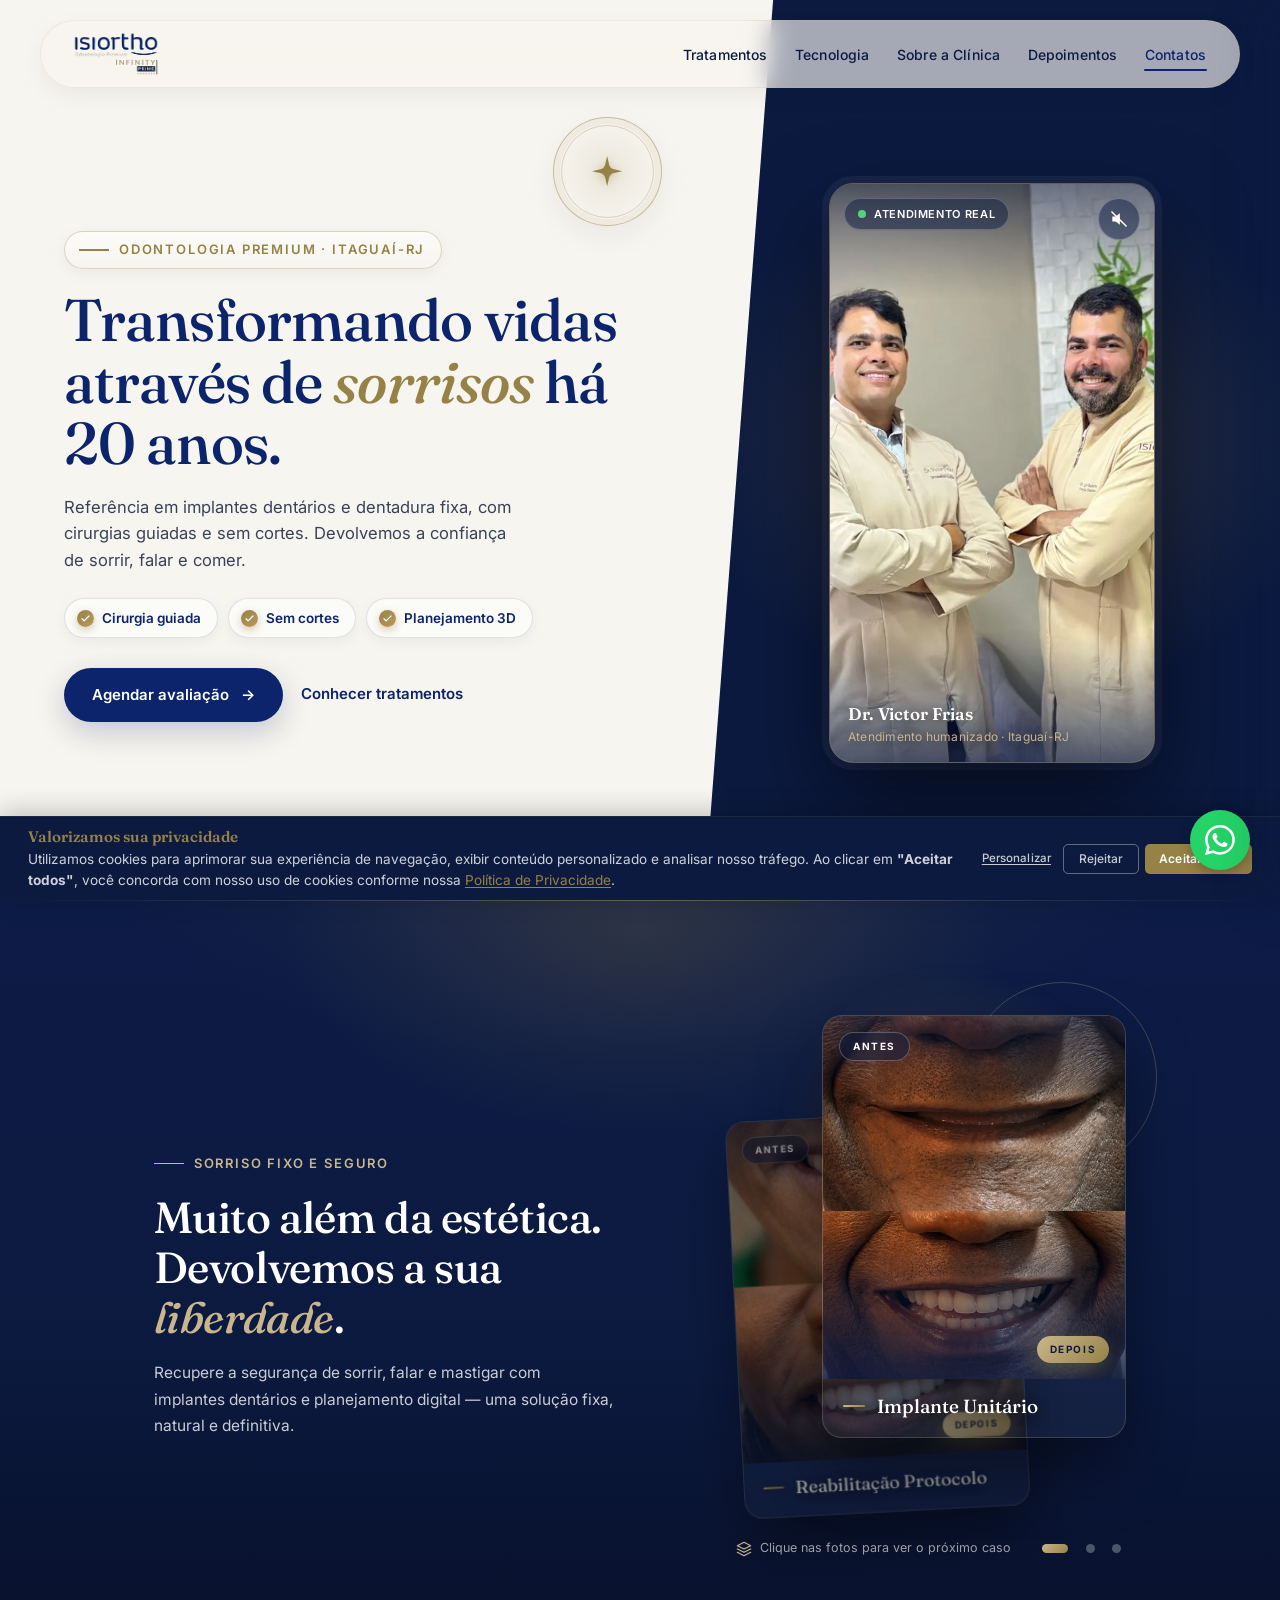
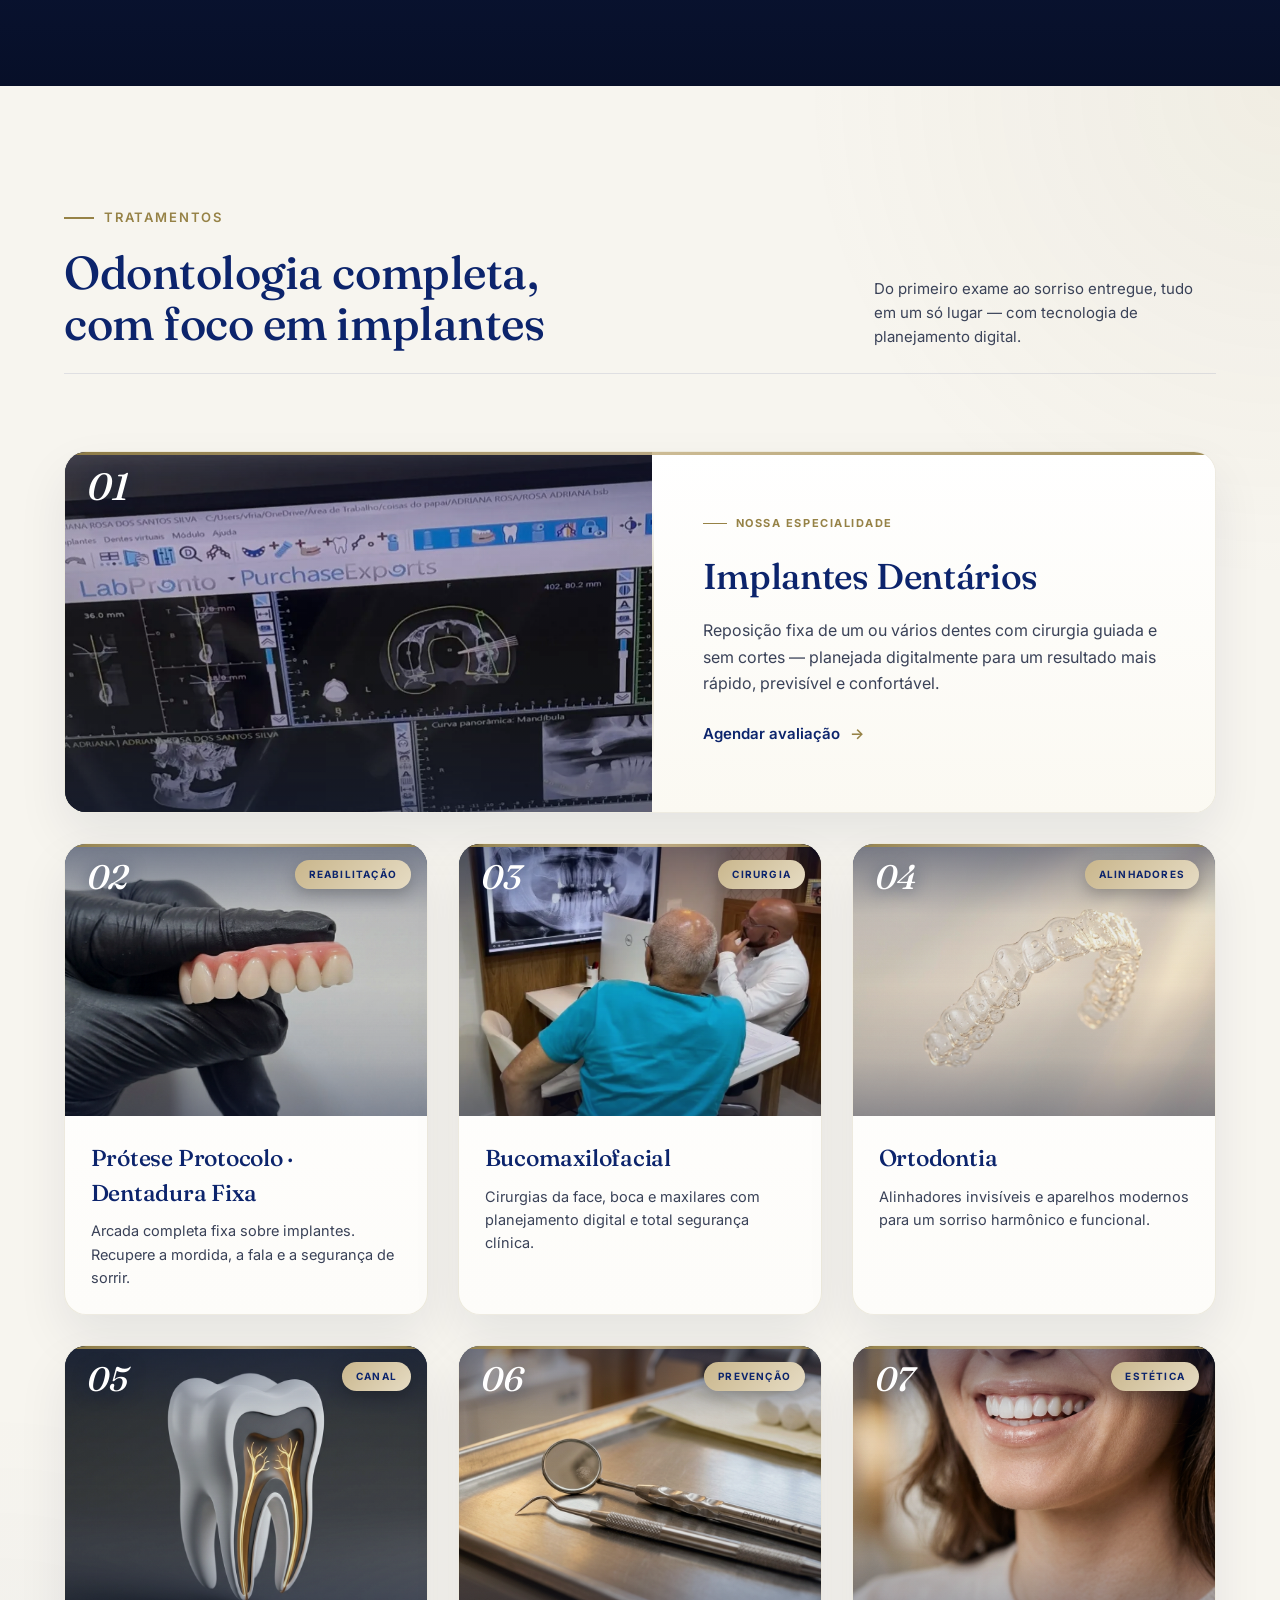
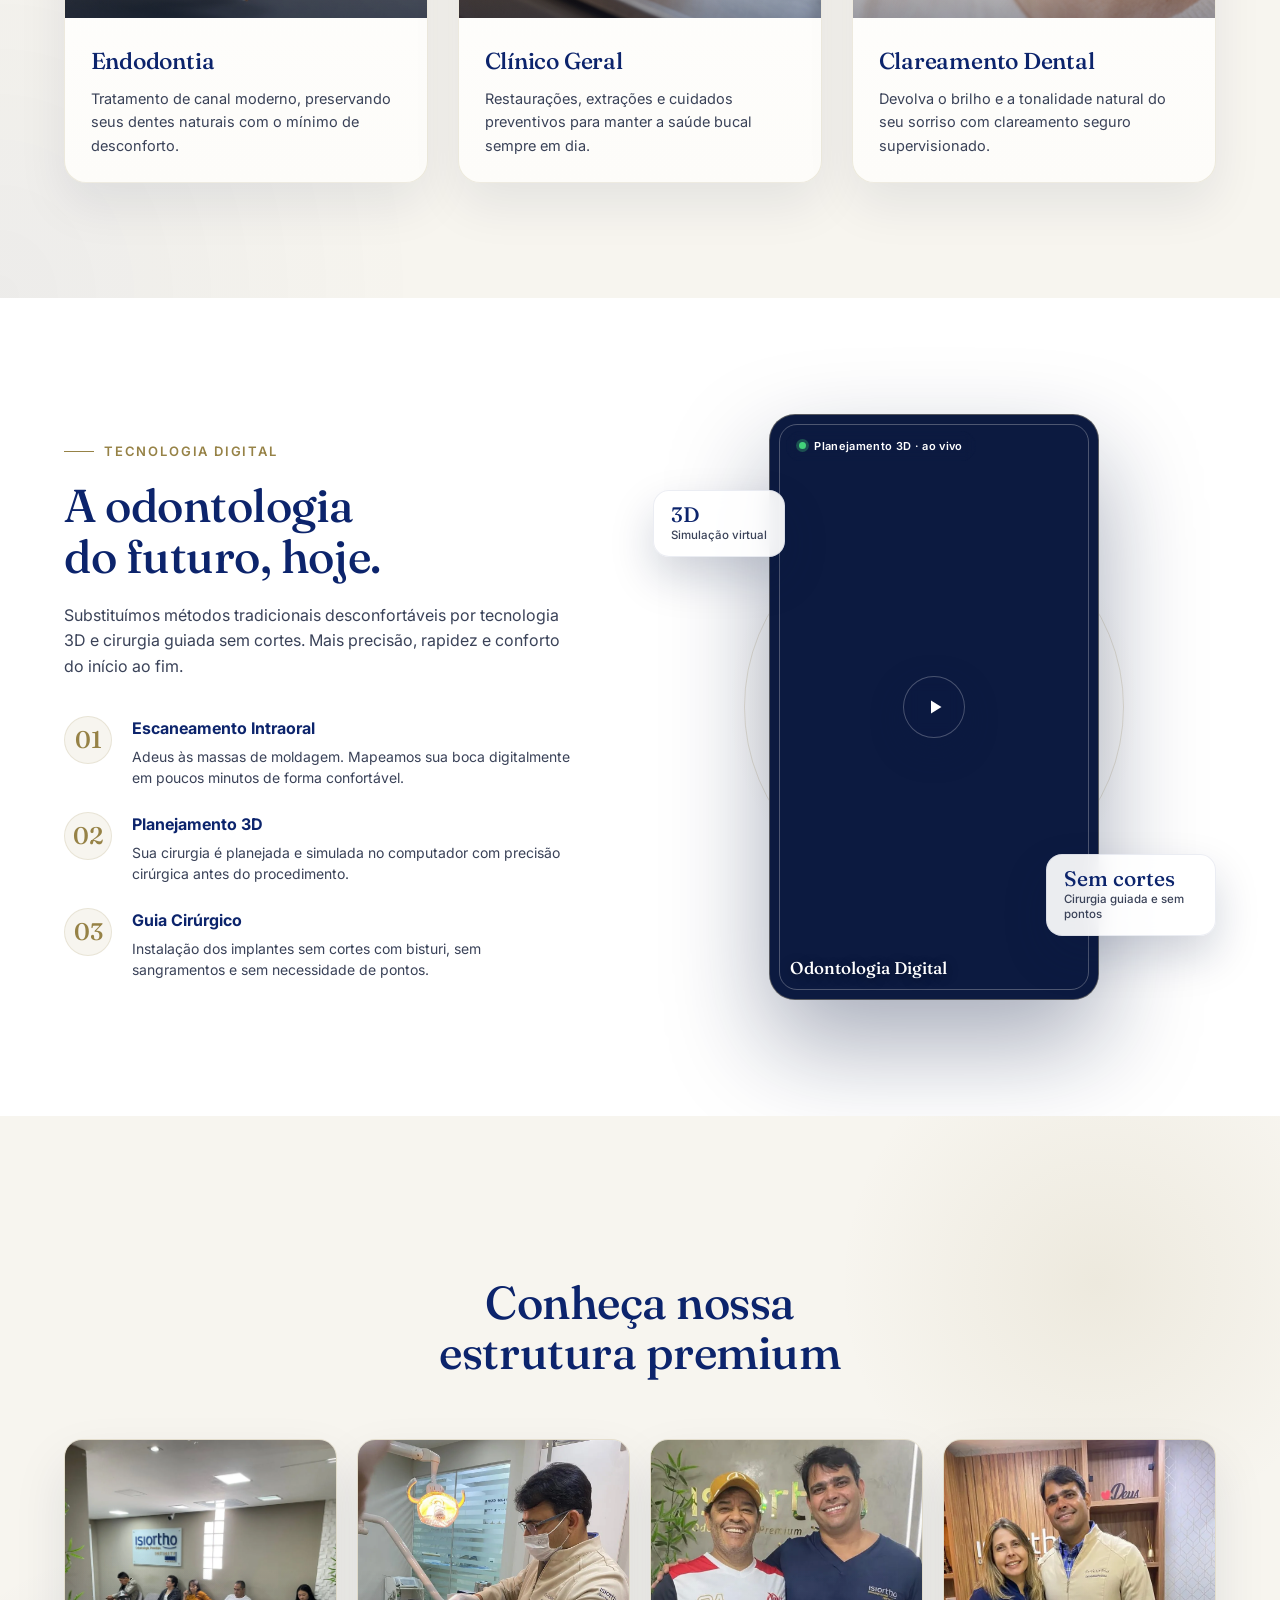
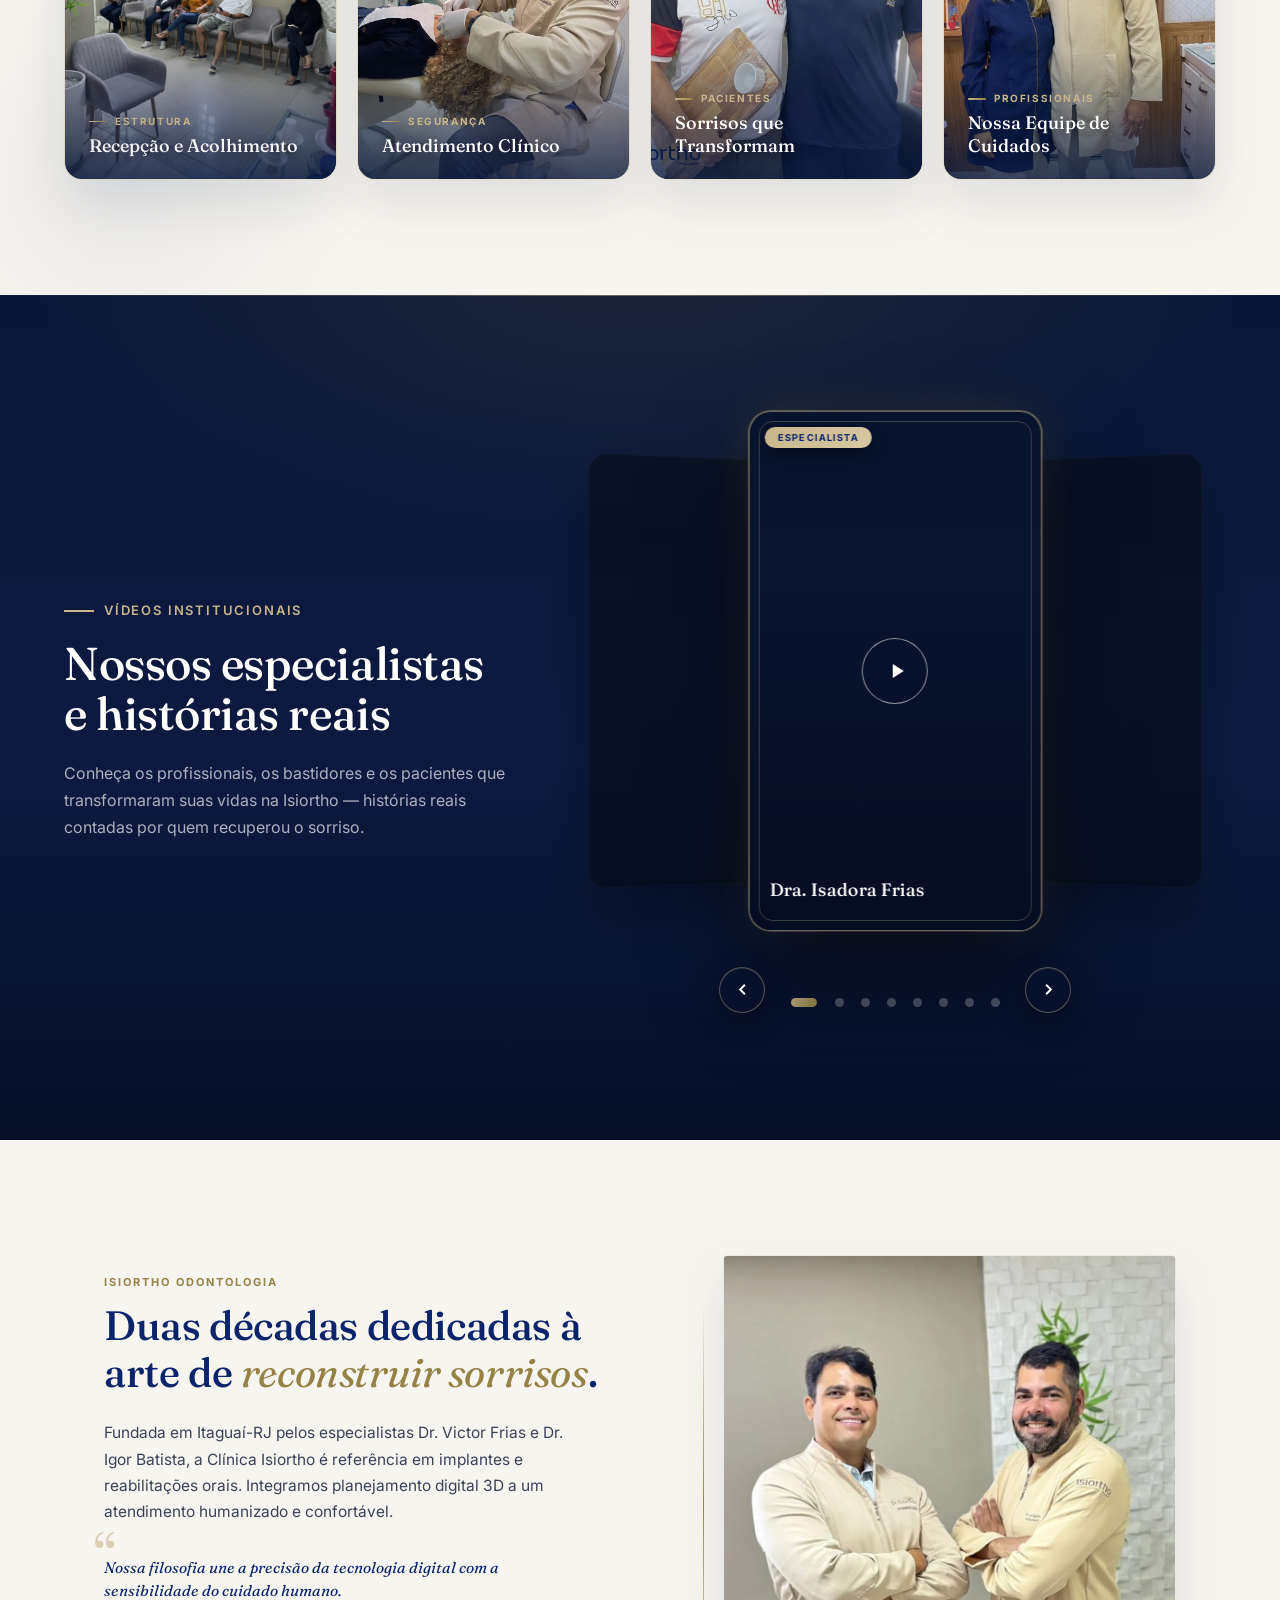
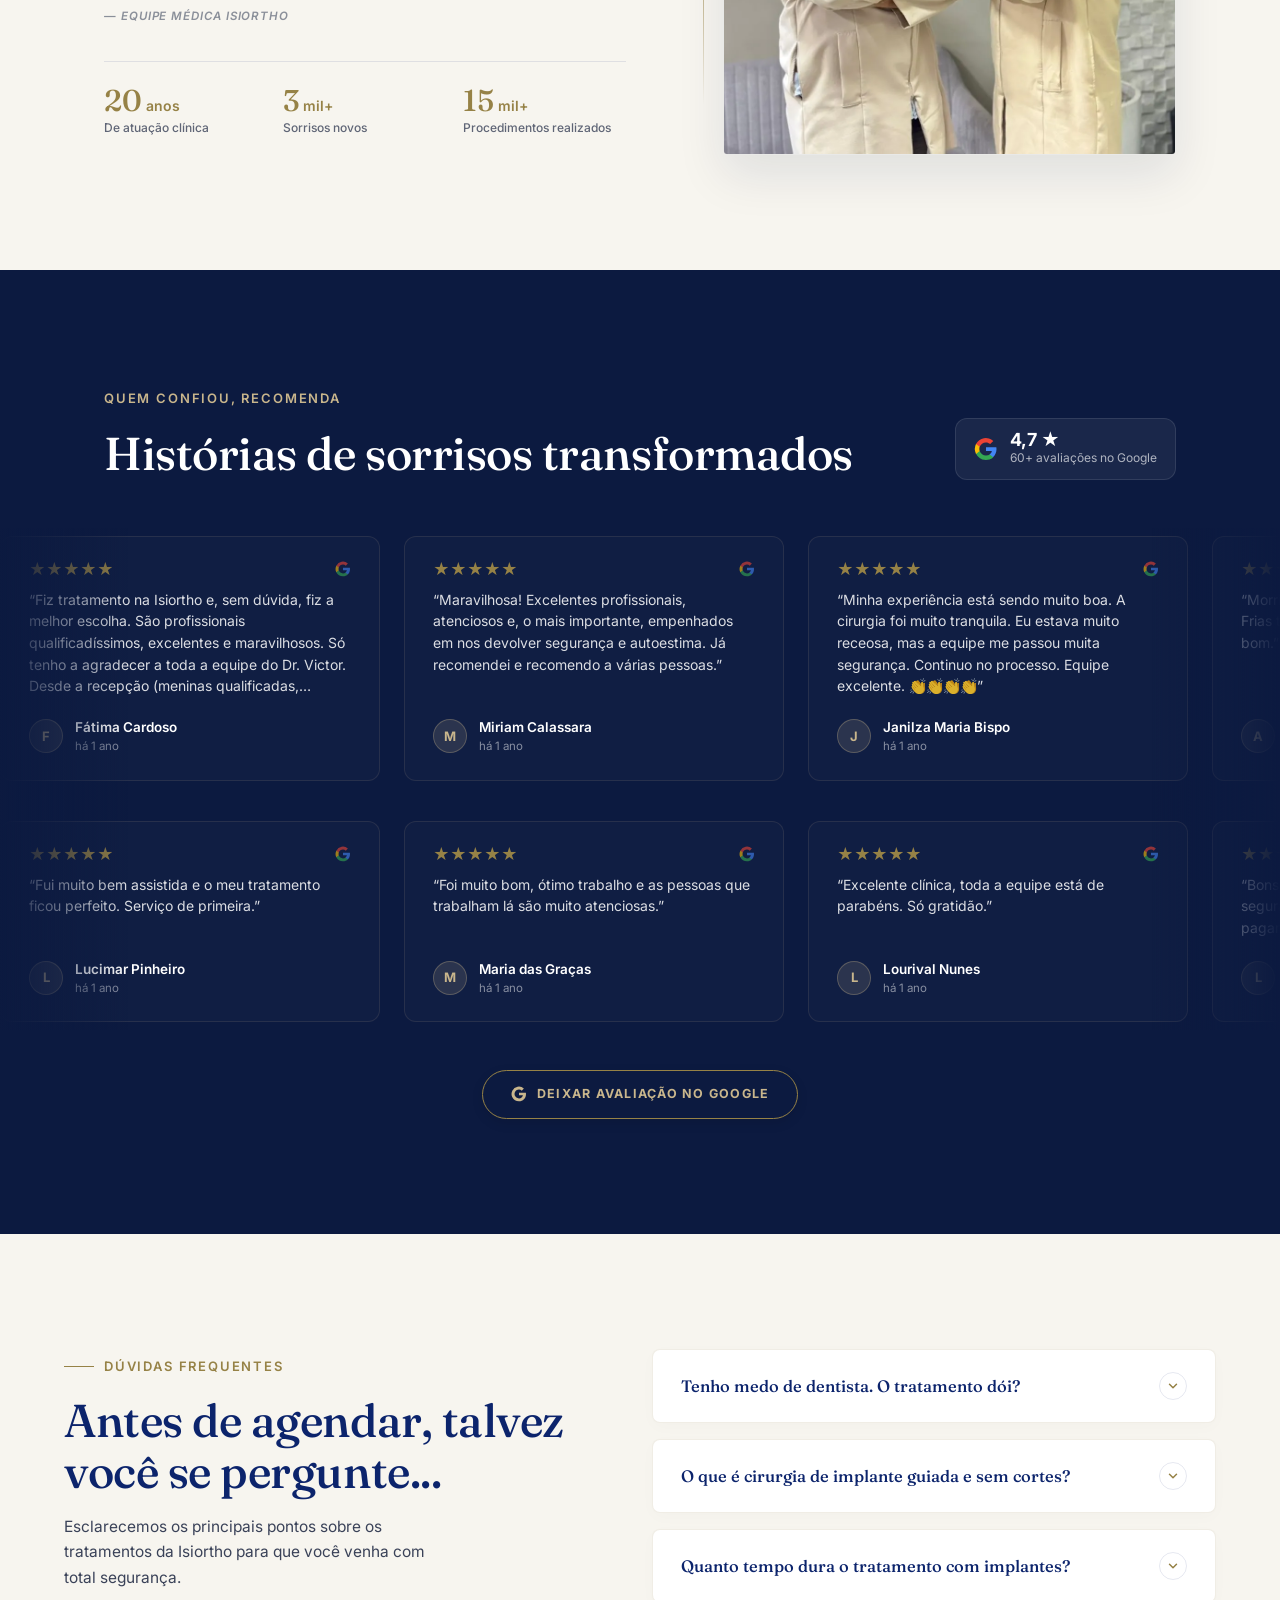
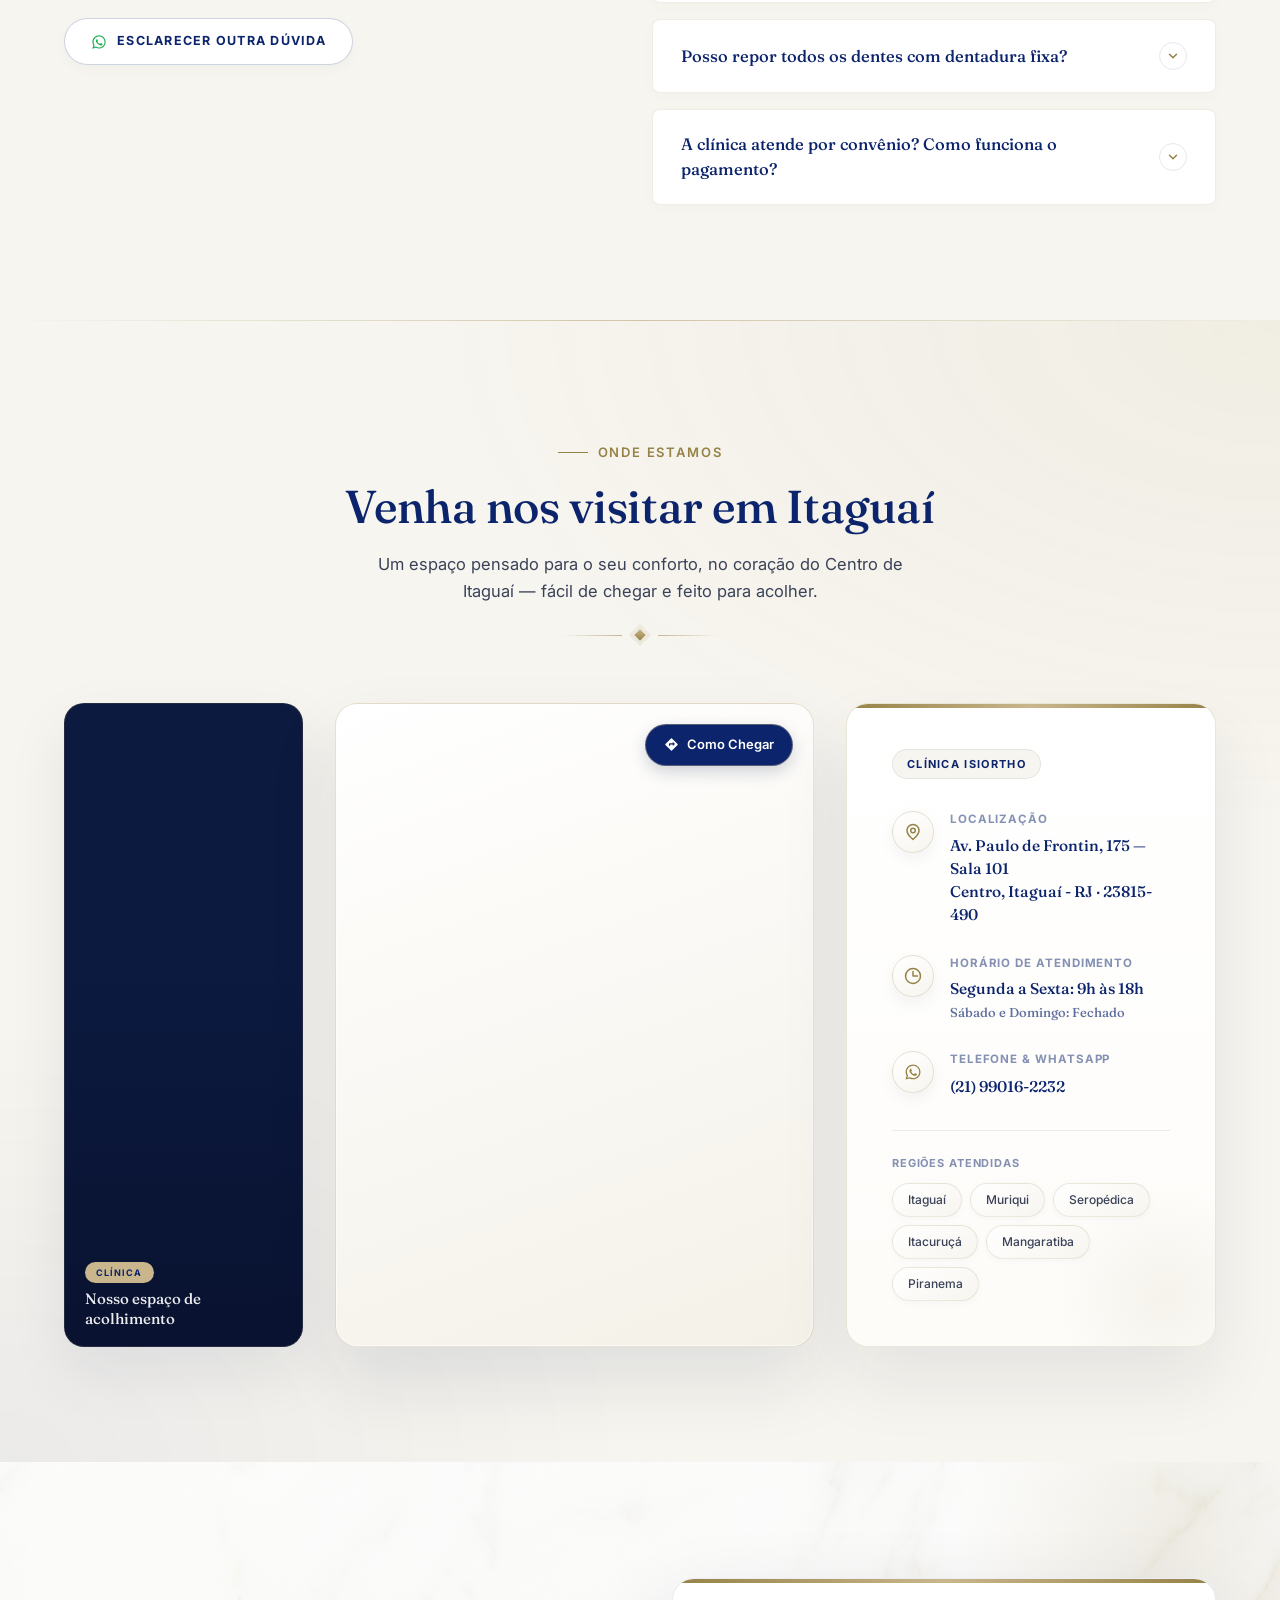
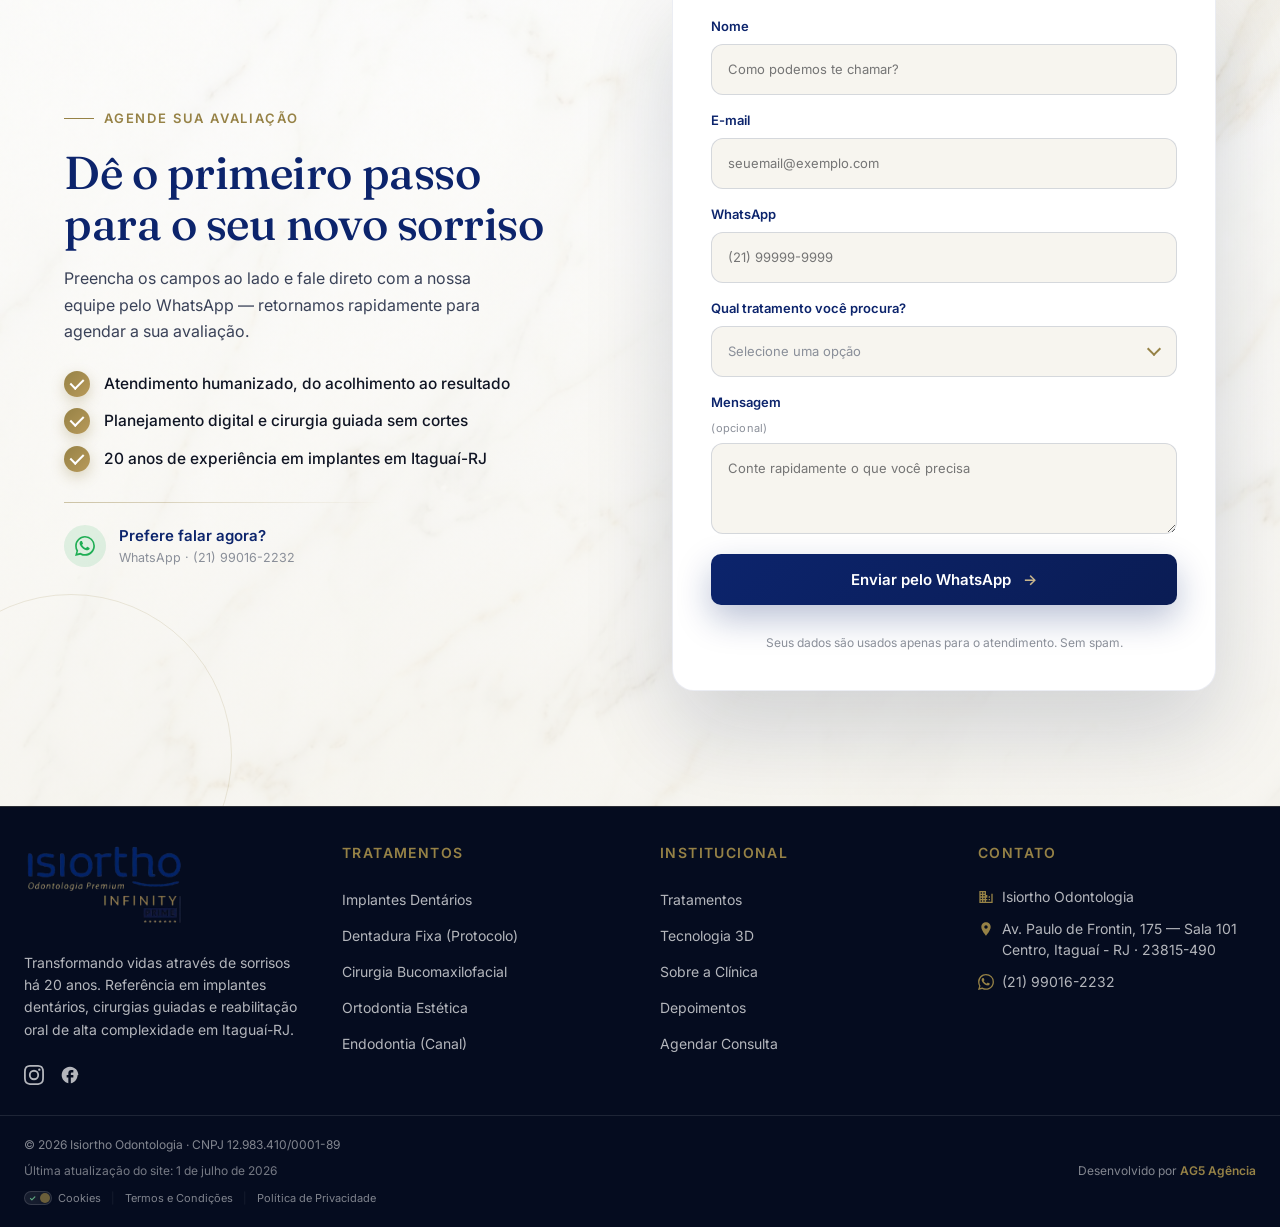
==== commit a0b2a7c9: "fix: adjust image height for the about section media in index.html" ====
--- a/index.html
+++ b/index.html
@@ -872,7 +872,7 @@
 
     <div class="about__media-mobile">
       <div class="about__photo-wrapper">
-        <img src="Assets/isiortho-dentistas-victor-frias-igor-batista-itaguai.webp" alt="Dr. Victor Frias e Dr. Igor Batista" loading="lazy" width="600" height="750">
+        <img src="Assets/isiortho-dentistas-victor-frias-igor-batista-itaguai.webp" alt="Dr. Victor Frias e Dr. Igor Batista" loading="lazy" width="600" height="500">
         <div class="about__photo-line"></div>
       </div>
     </div>
--- a/style.css
+++ b/style.css
@@ -351,7 +351,7 @@
 }
 @media (max-width:560px){
   .pain__showcase{max-width:330px}
-  .pain__stack-foot{flex-direction:column;align-items:center;gap:14px}
+  .pain__stack-foot{flex-direction:column;align-items:center;gap:14px;margin-top:60px}
 }
 
 /* ---------- Services ---------- */
@@ -1982,7 +1982,7 @@
   .hero__text{padding:104px var(--pad-x) clamp(26px,5vw,38px)}
   .hero__title{max-width:18ch}
   .hero__sub{max-width:54ch}
-  .hero__emblem{top:92px;right:5%;width:80px;height:80px}
+  .hero__emblem{display:none}
   /* reel centralizado logo após o CTA */
   .hero__img{
     margin:0 var(--pad-x) clamp(10px,3vw,20px);
@@ -2040,6 +2040,8 @@
   .counters{grid-template-columns:1fr 1fr}
   .reviews__head,.services__head{flex-direction:column;align-items:flex-start}
   .services__grid{grid-template-columns:1fr}
+  .location__grid{grid-template-columns:1fr}
+  .location__video{display:block;min-height:0;aspect-ratio:4/5}
   .footer__top{grid-template-columns:1fr}
   .footer__credits{justify-content:flex-start}
   .about__metrics-grid {
--- a/style.css
+++ b/style.css
@@ -351,7 +351,7 @@
 }
 @media (max-width:560px){
   .pain__showcase{max-width:330px}
-  .pain__stack-foot{flex-direction:column;align-items:center;gap:14px}
+  .pain__stack-foot{flex-direction:column;align-items:center;gap:14px;margin-top:60px}
 }
 
 /* ---------- Services ---------- */
@@ -1982,7 +1982,7 @@
   .hero__text{padding:104px var(--pad-x) clamp(26px,5vw,38px)}
   .hero__title{max-width:18ch}
   .hero__sub{max-width:54ch}
-  .hero__emblem{top:92px;right:5%;width:80px;height:80px}
+  .hero__emblem{display:none}
   /* reel centralizado logo após o CTA */
   .hero__img{
     margin:0 var(--pad-x) clamp(10px,3vw,20px);
@@ -2040,6 +2040,8 @@
   .counters{grid-template-columns:1fr 1fr}
   .reviews__head,.services__head{flex-direction:column;align-items:flex-start}
   .services__grid{grid-template-columns:1fr}
+  .location__grid{grid-template-columns:1fr}
+  .location__video{display:block;min-height:0;aspect-ratio:4/5}
   .footer__top{grid-template-columns:1fr}
   .footer__credits{justify-content:flex-start}
   .about__metrics-grid {
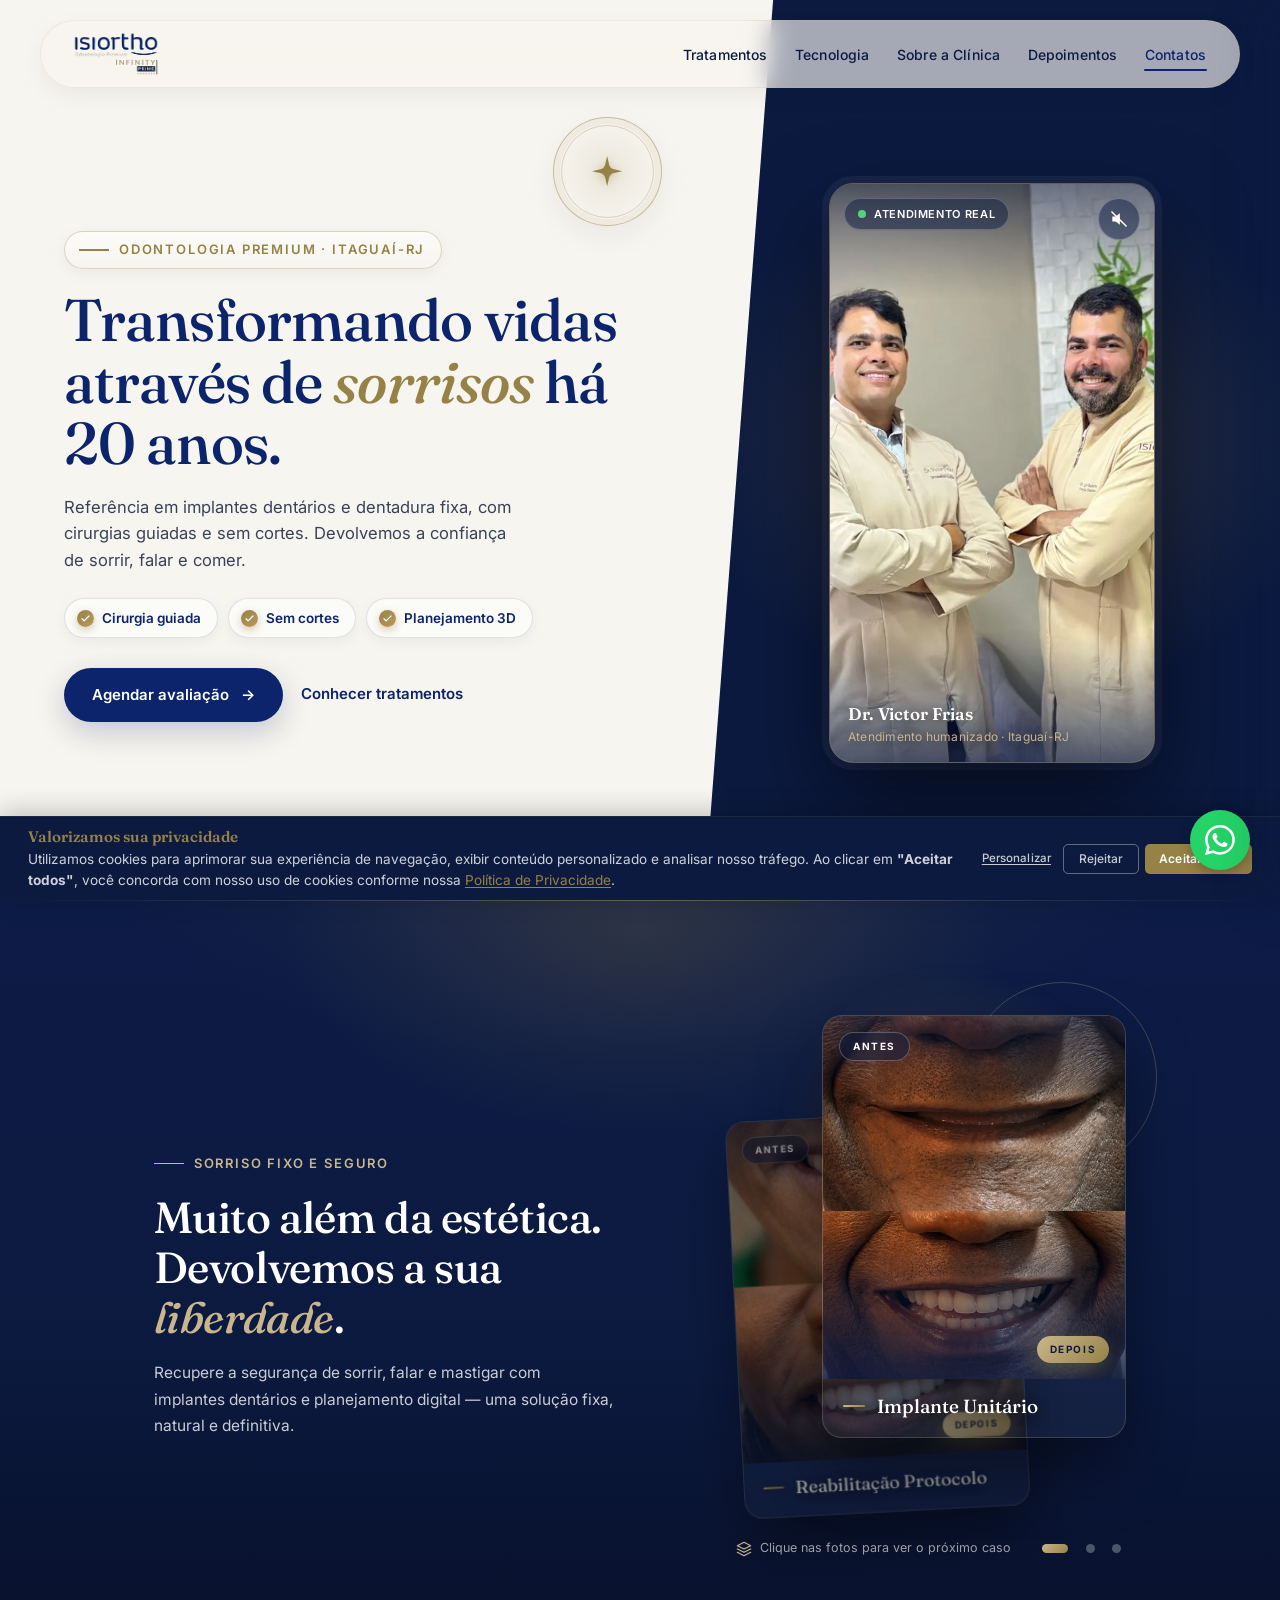
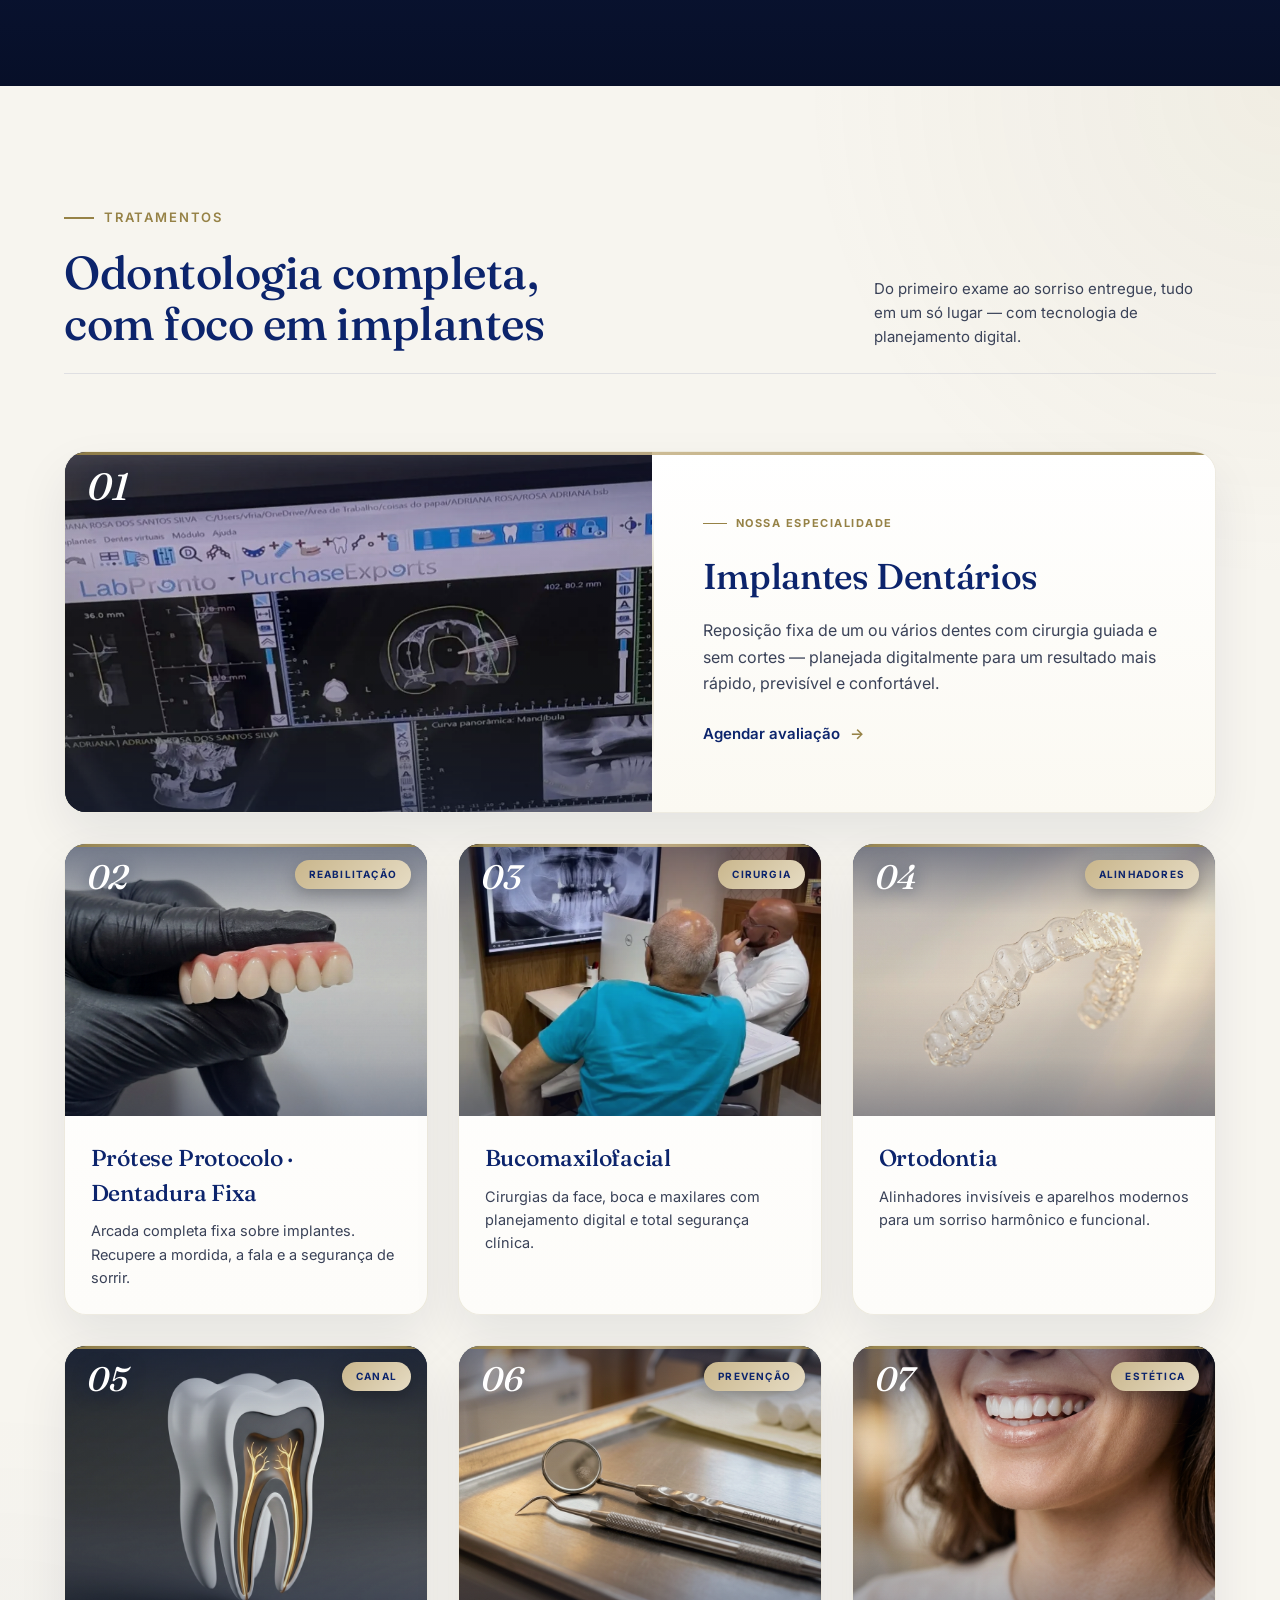
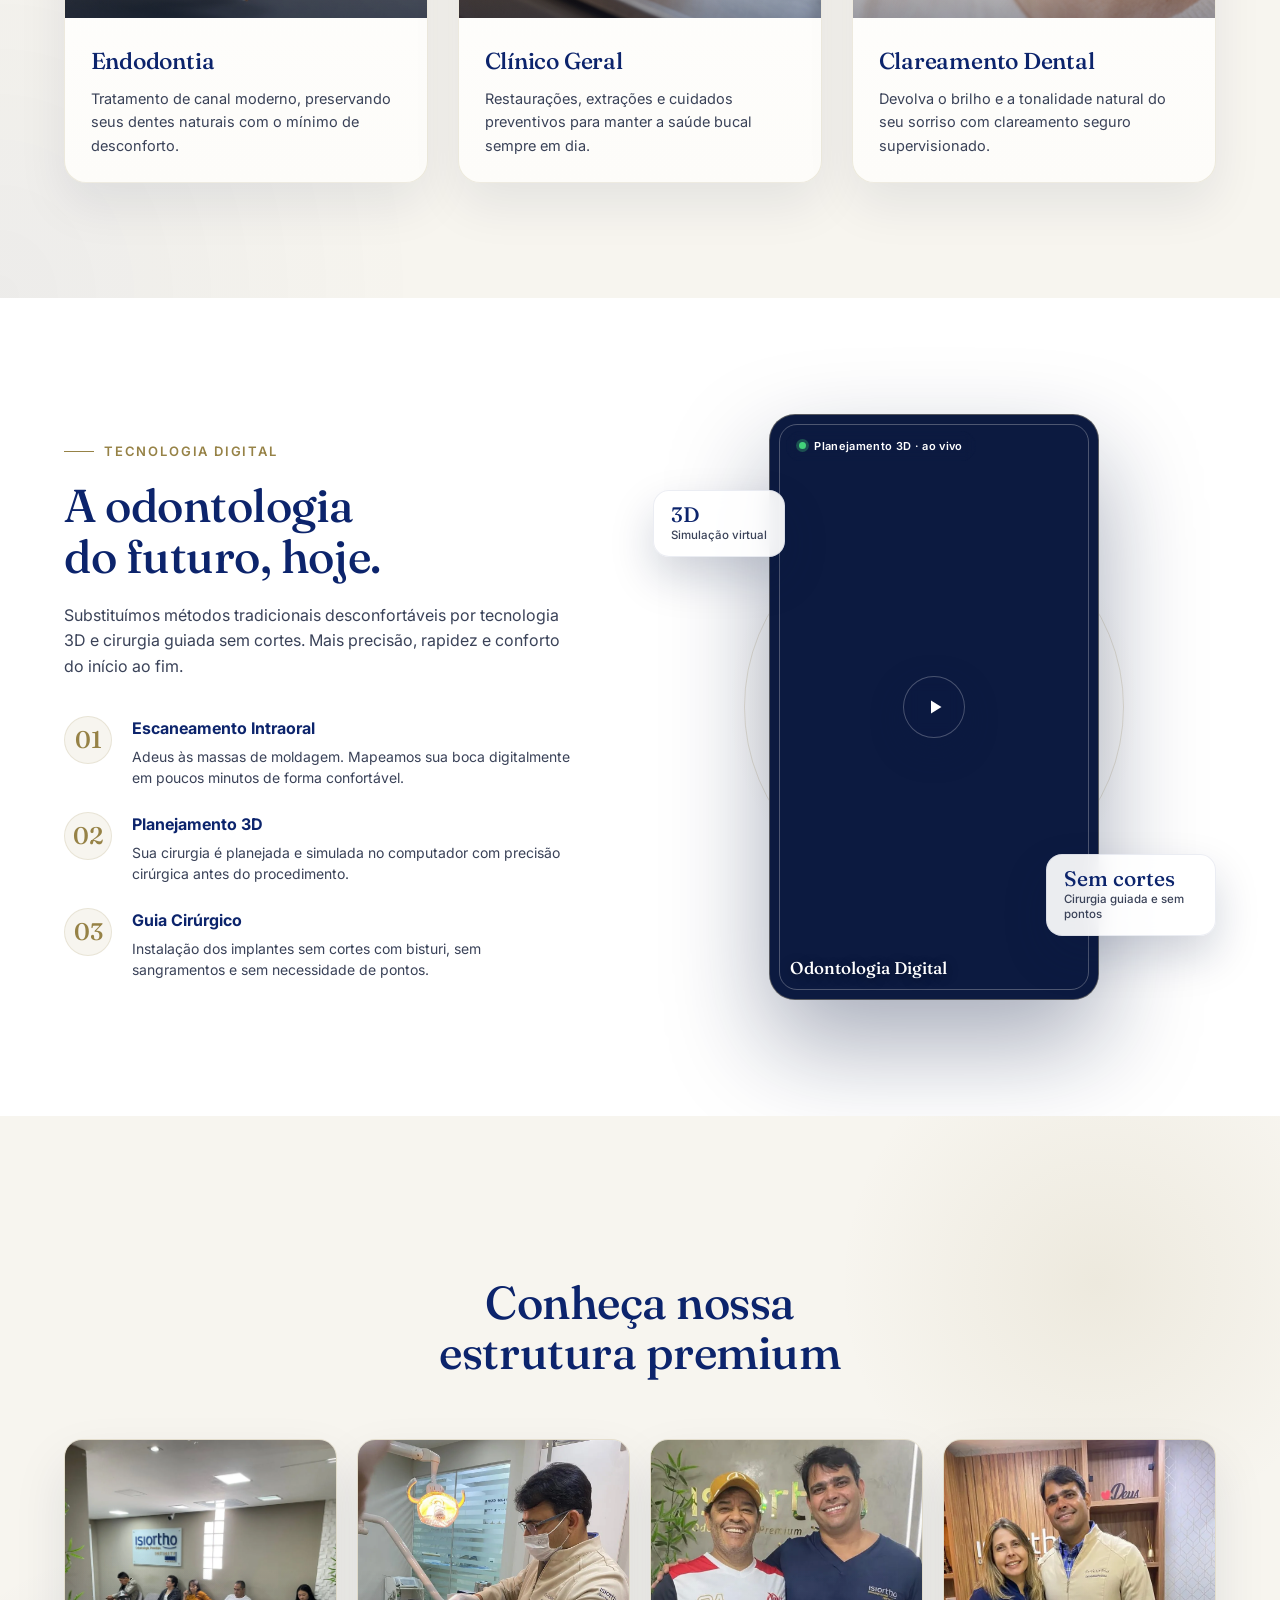
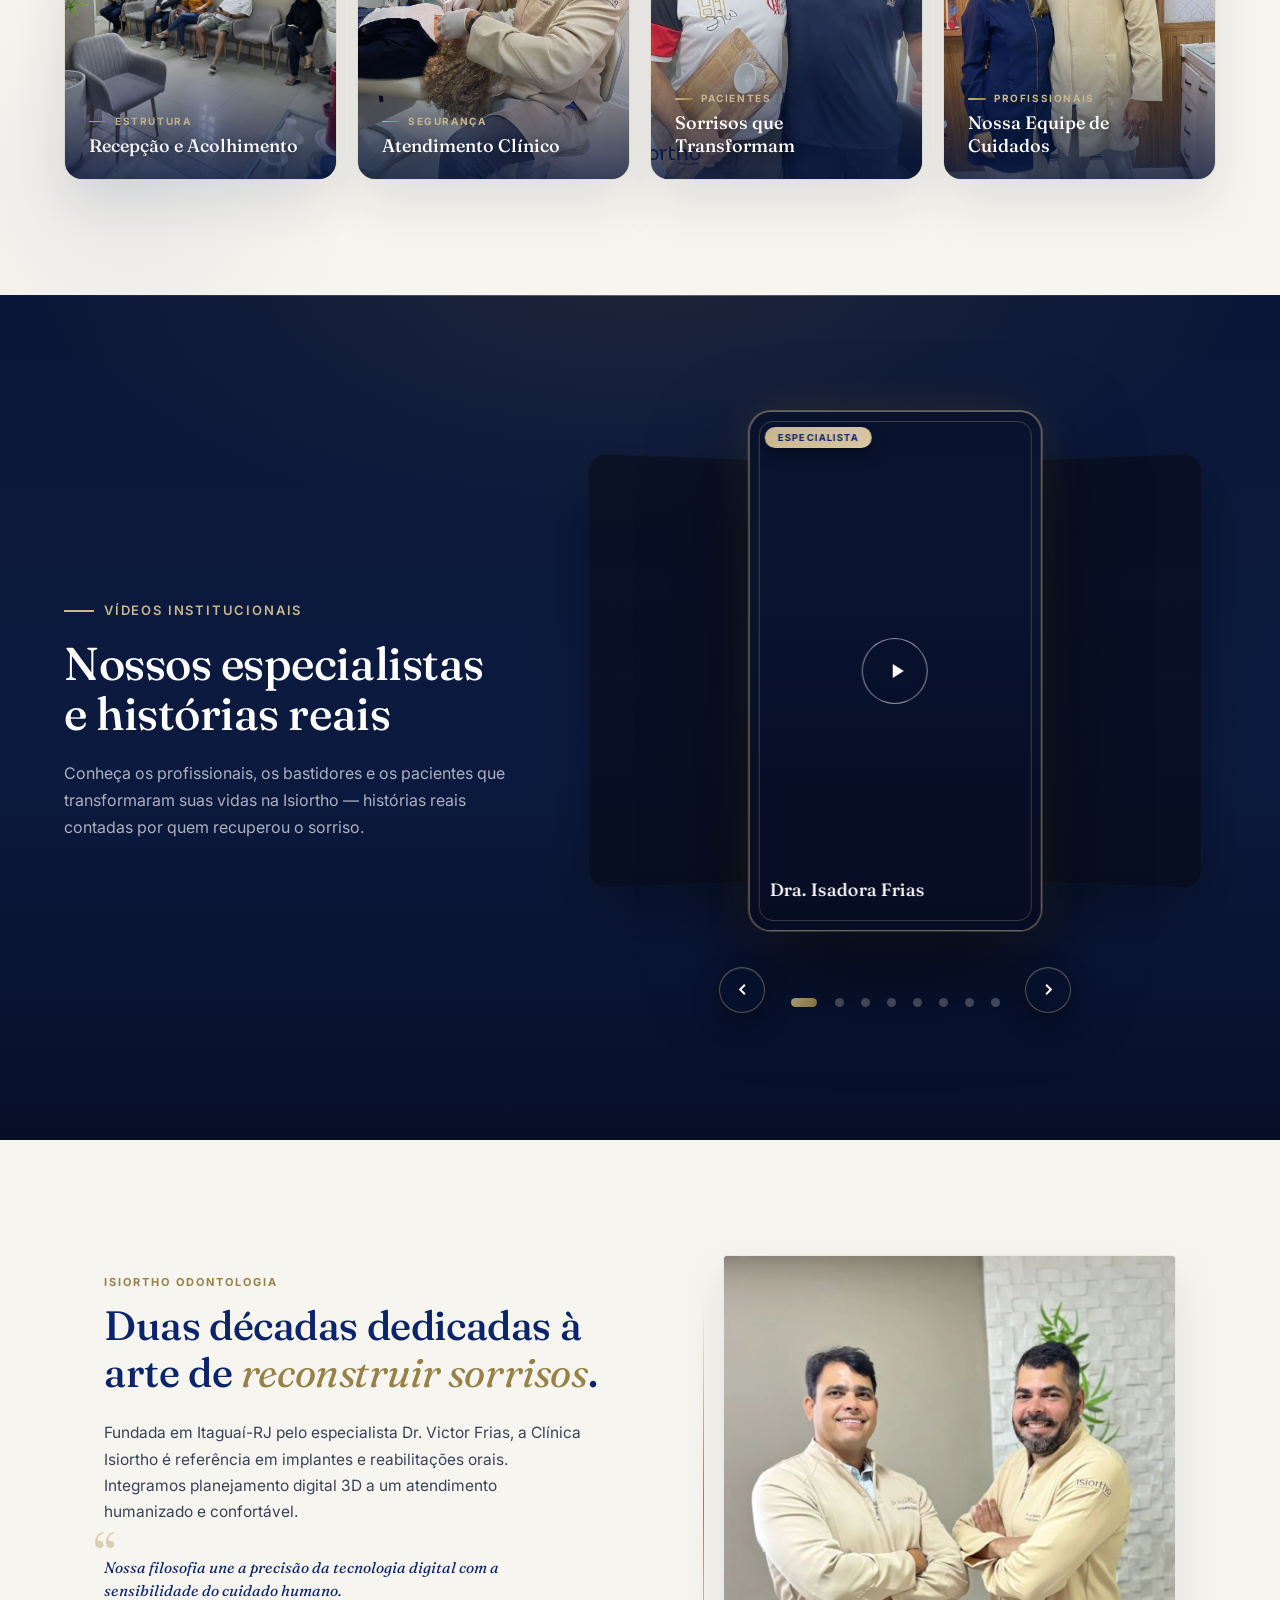
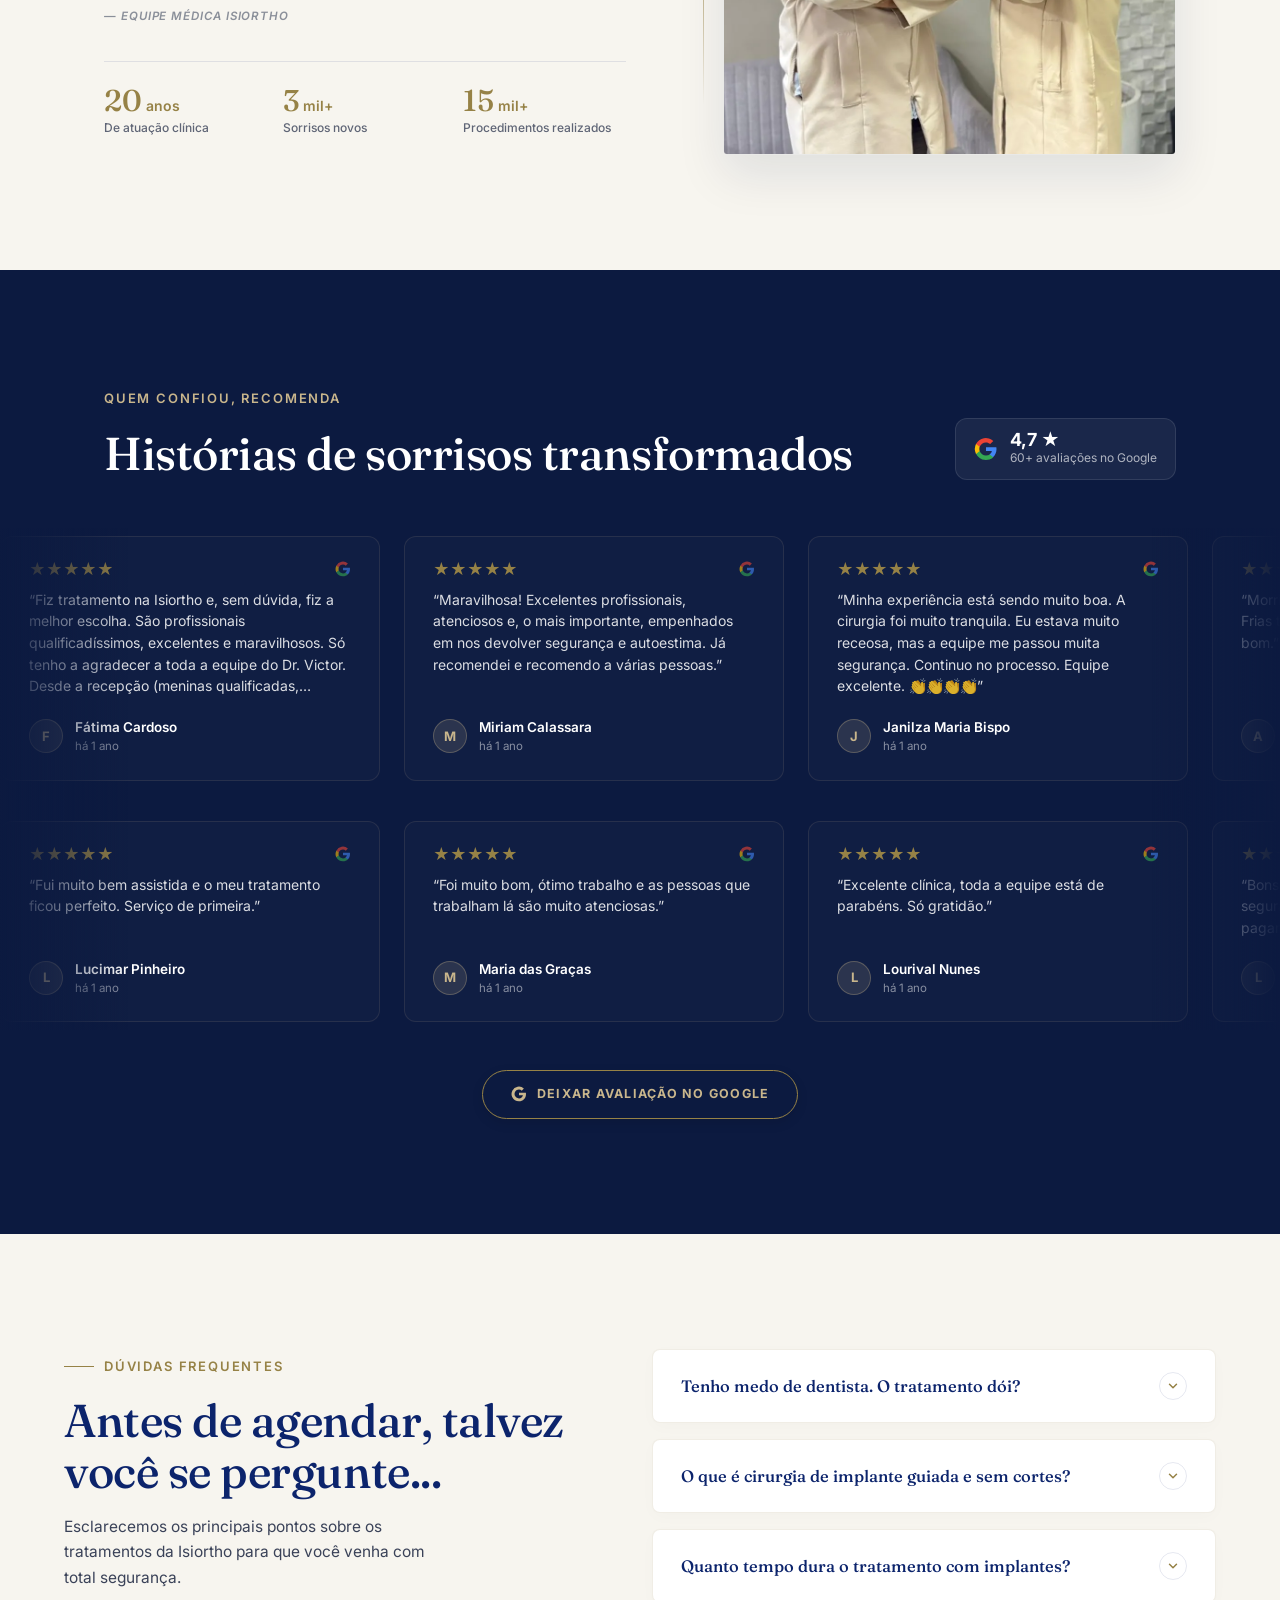
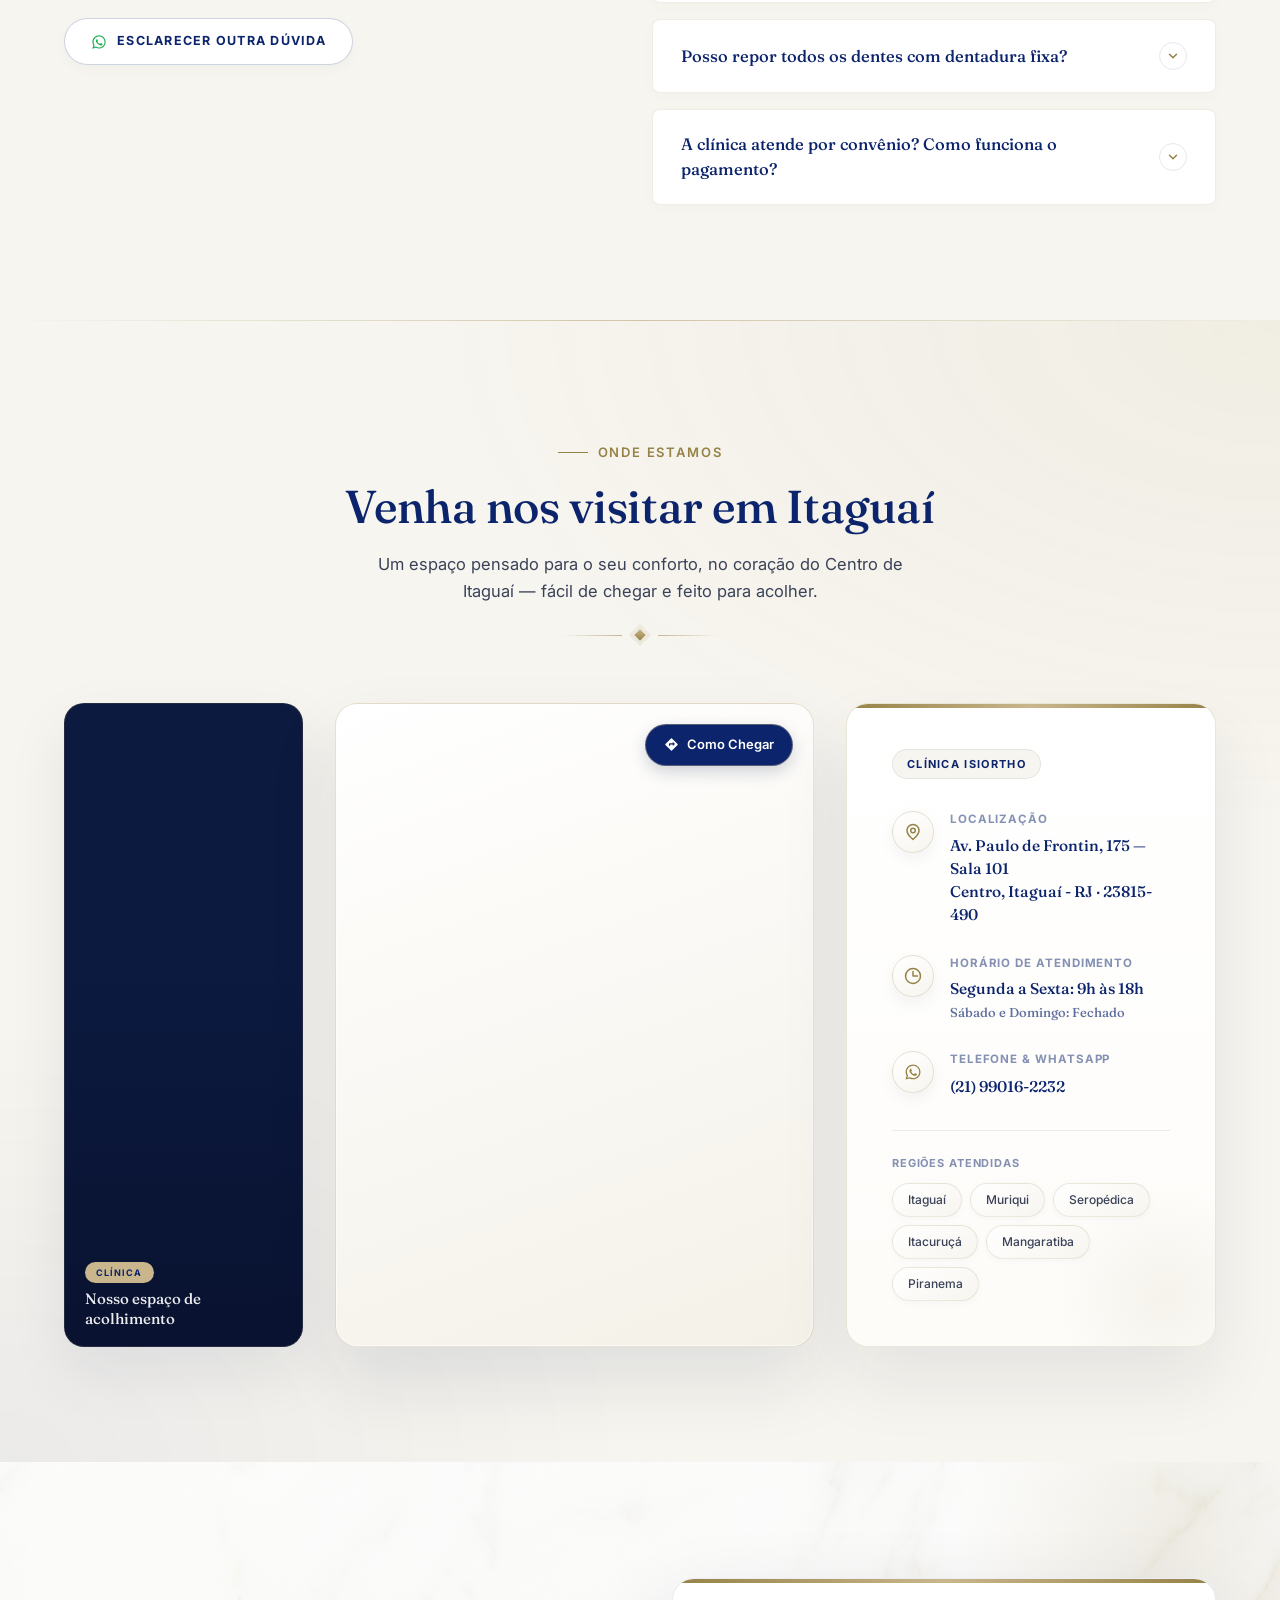
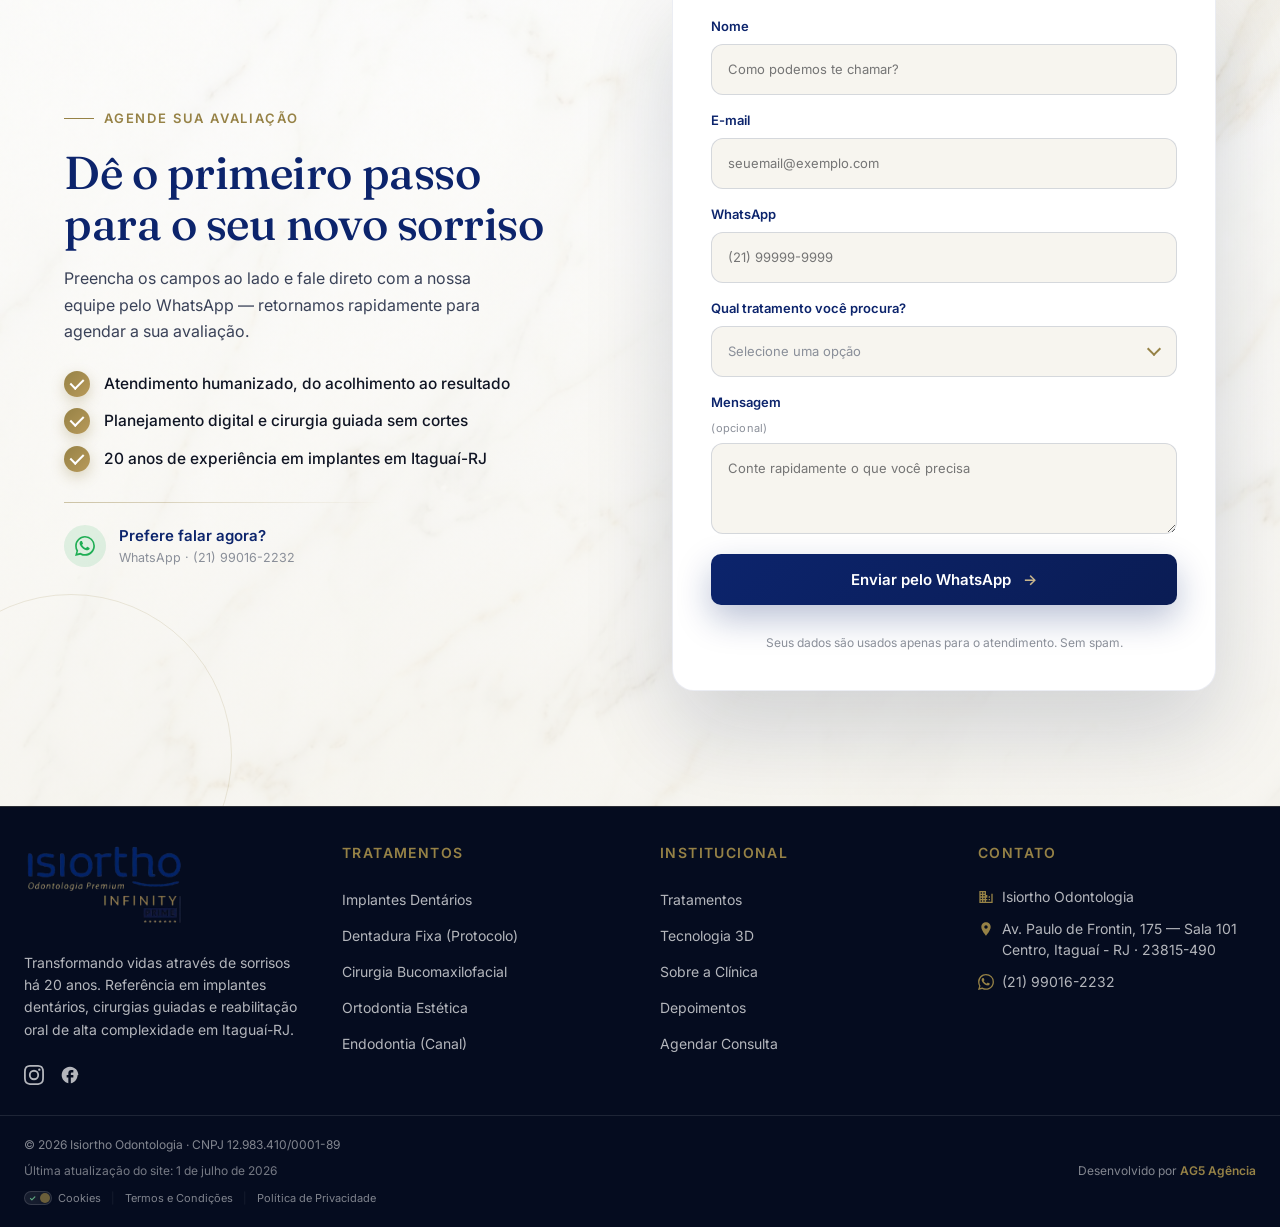
==== commit dfc0f533: "fix: update about section to remove Dr. Igor Batista from founding team description" ====
--- a/index.html
+++ b/index.html
@@ -877,7 +877,7 @@
       </div>
     </div>
 
-    <p class="about__lead">Fundada em Itaguaí-RJ pelos especialistas Dr. Victor Frias e Dr. Igor Batista, a Clínica Isiortho é referência em implantes e reabilitações orais. Integramos planejamento digital 3D a um atendimento humanizado e confortável.</p>
+    <p class="about__lead">Fundada em Itaguaí-RJ pelo especialista Dr. Victor Frias, a Clínica Isiortho é referência em implantes e reabilitações orais. Integramos planejamento digital 3D a um atendimento humanizado e confortável.</p>
     
     <div class="about__quote-clean">
       <span class="quote-mark">&ldquo;</span>
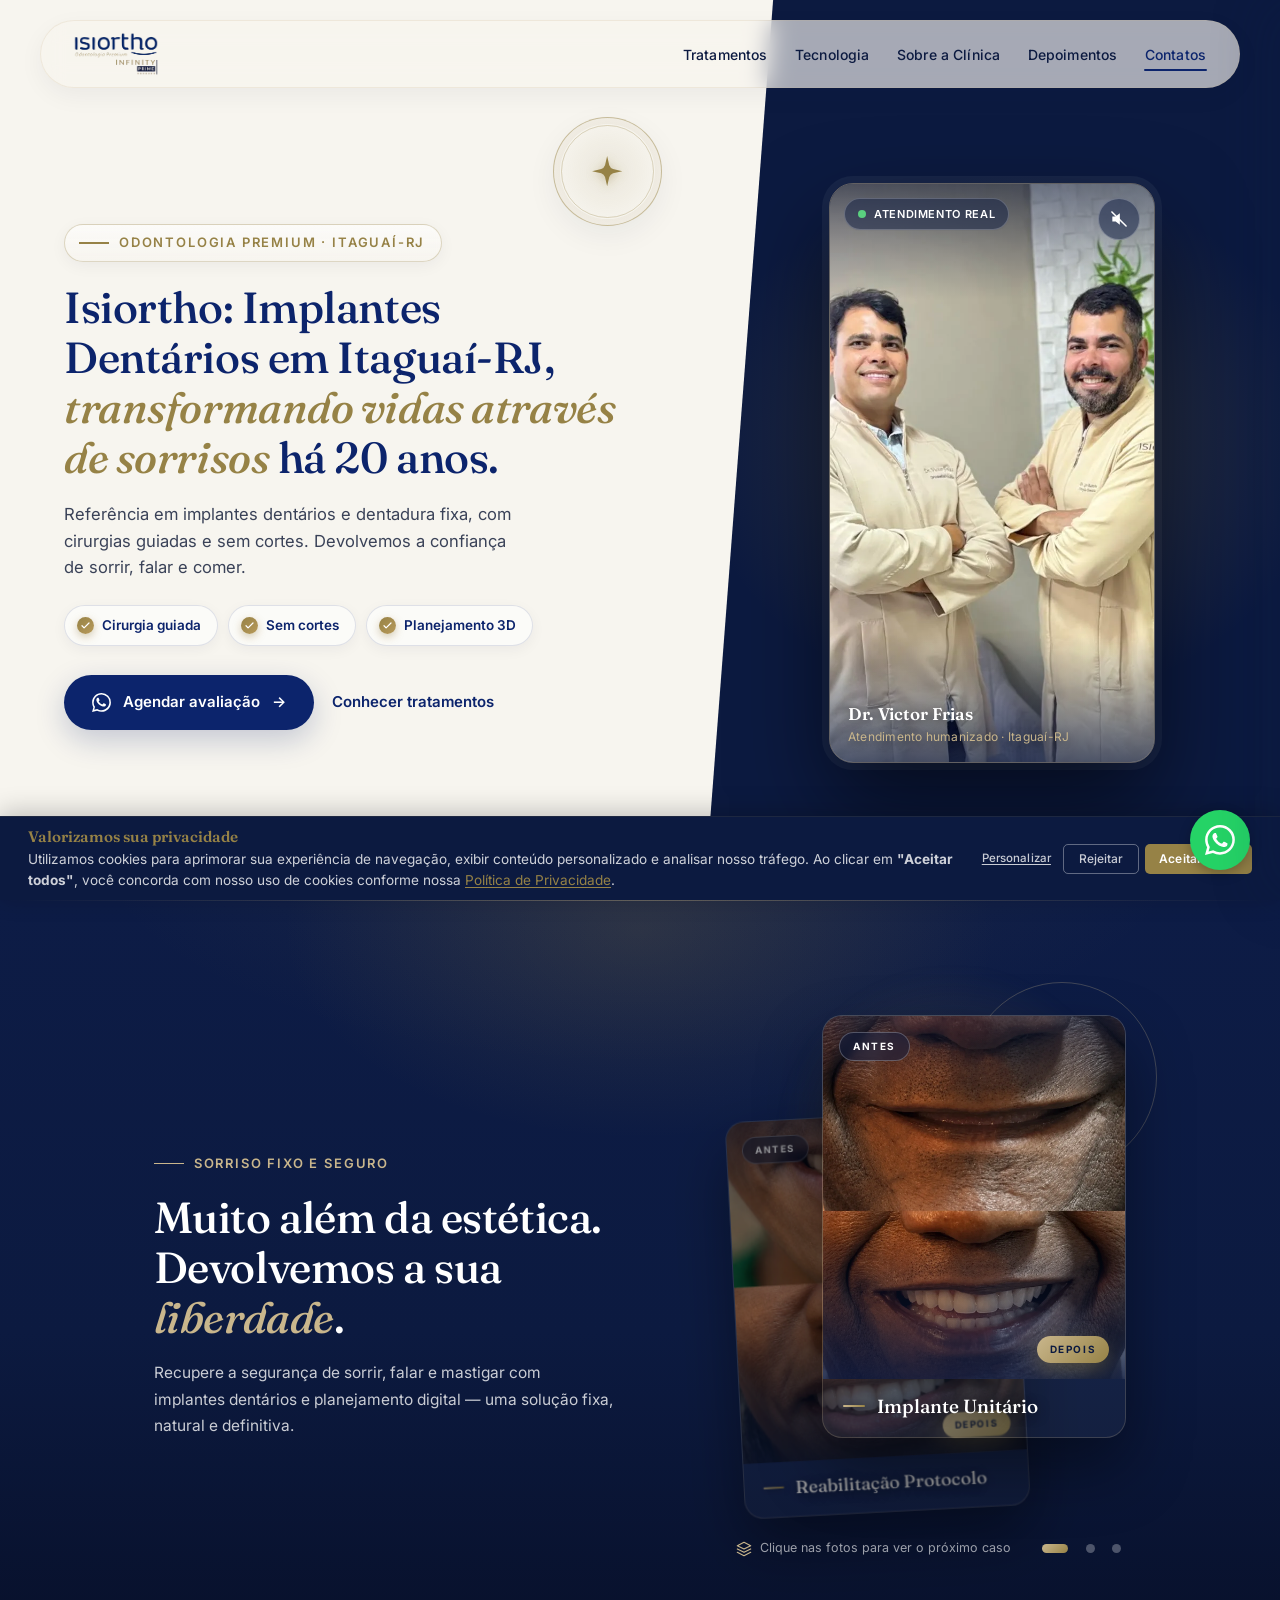
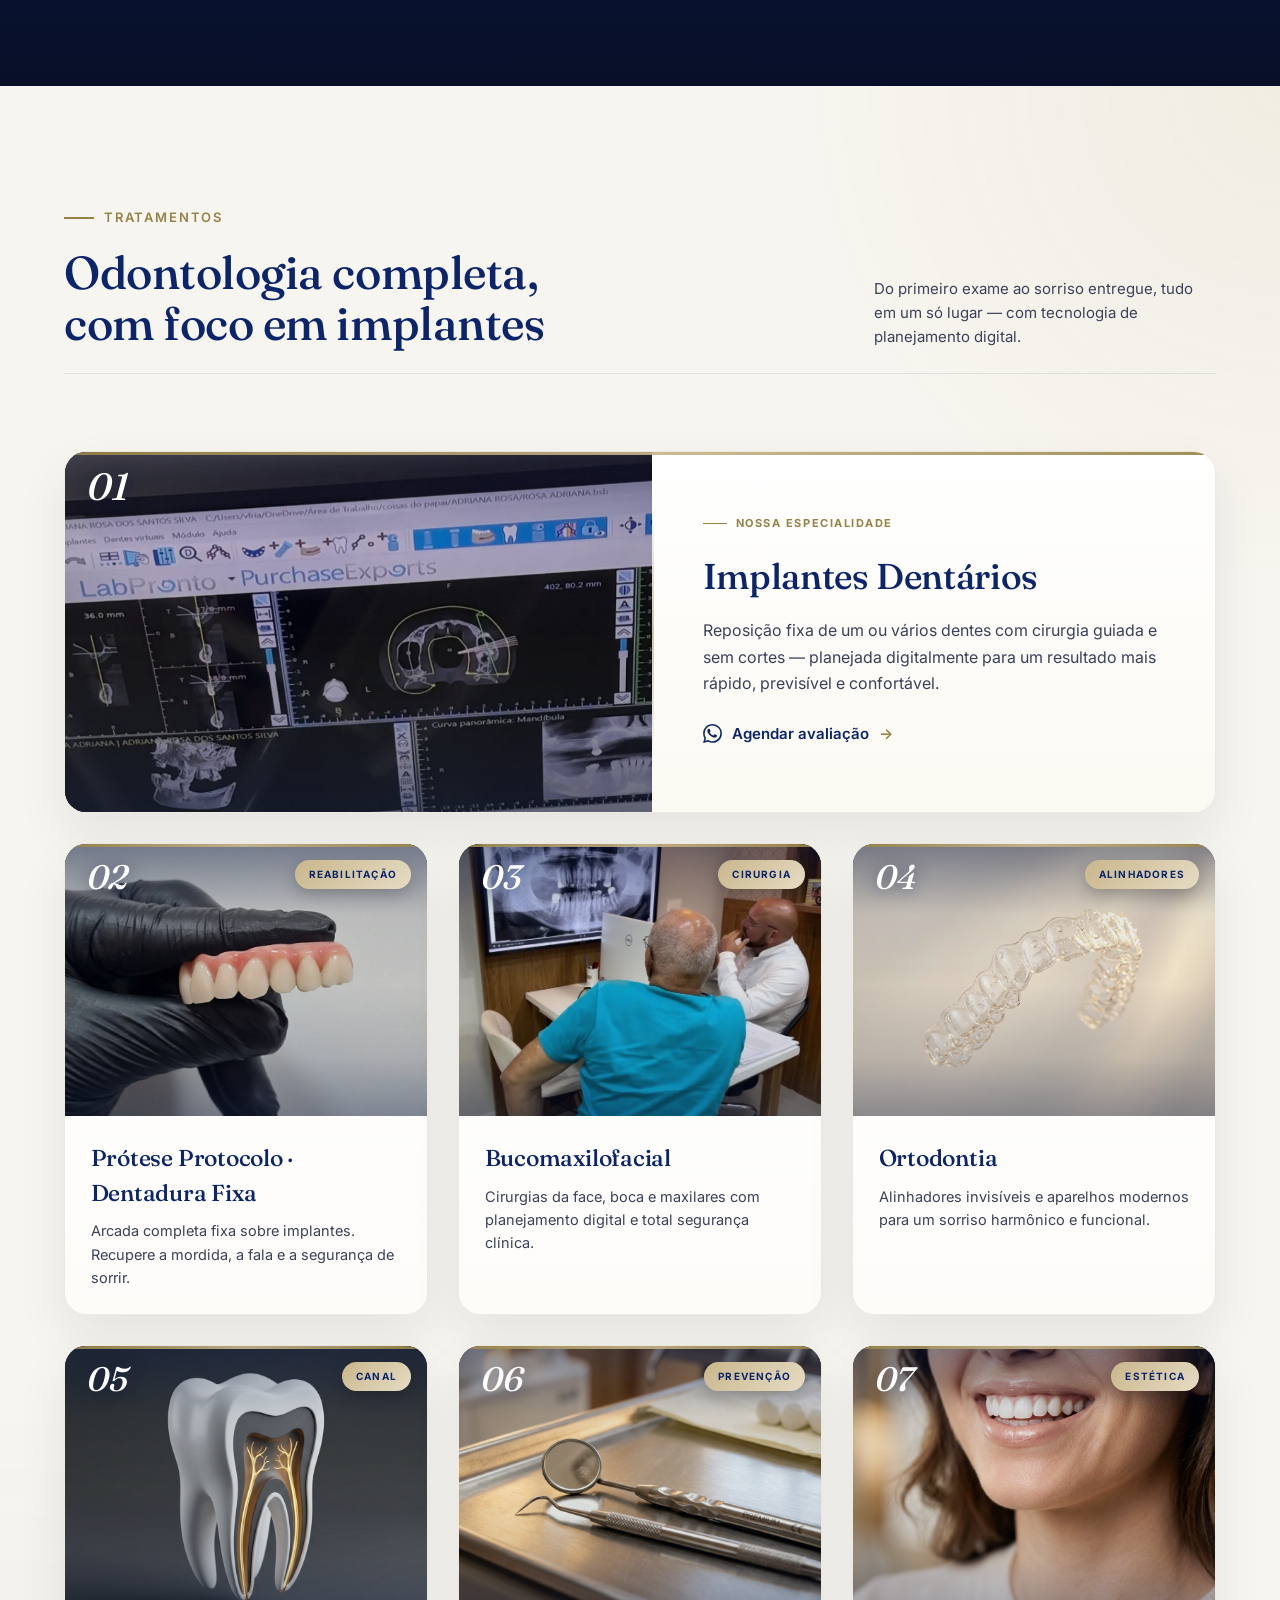
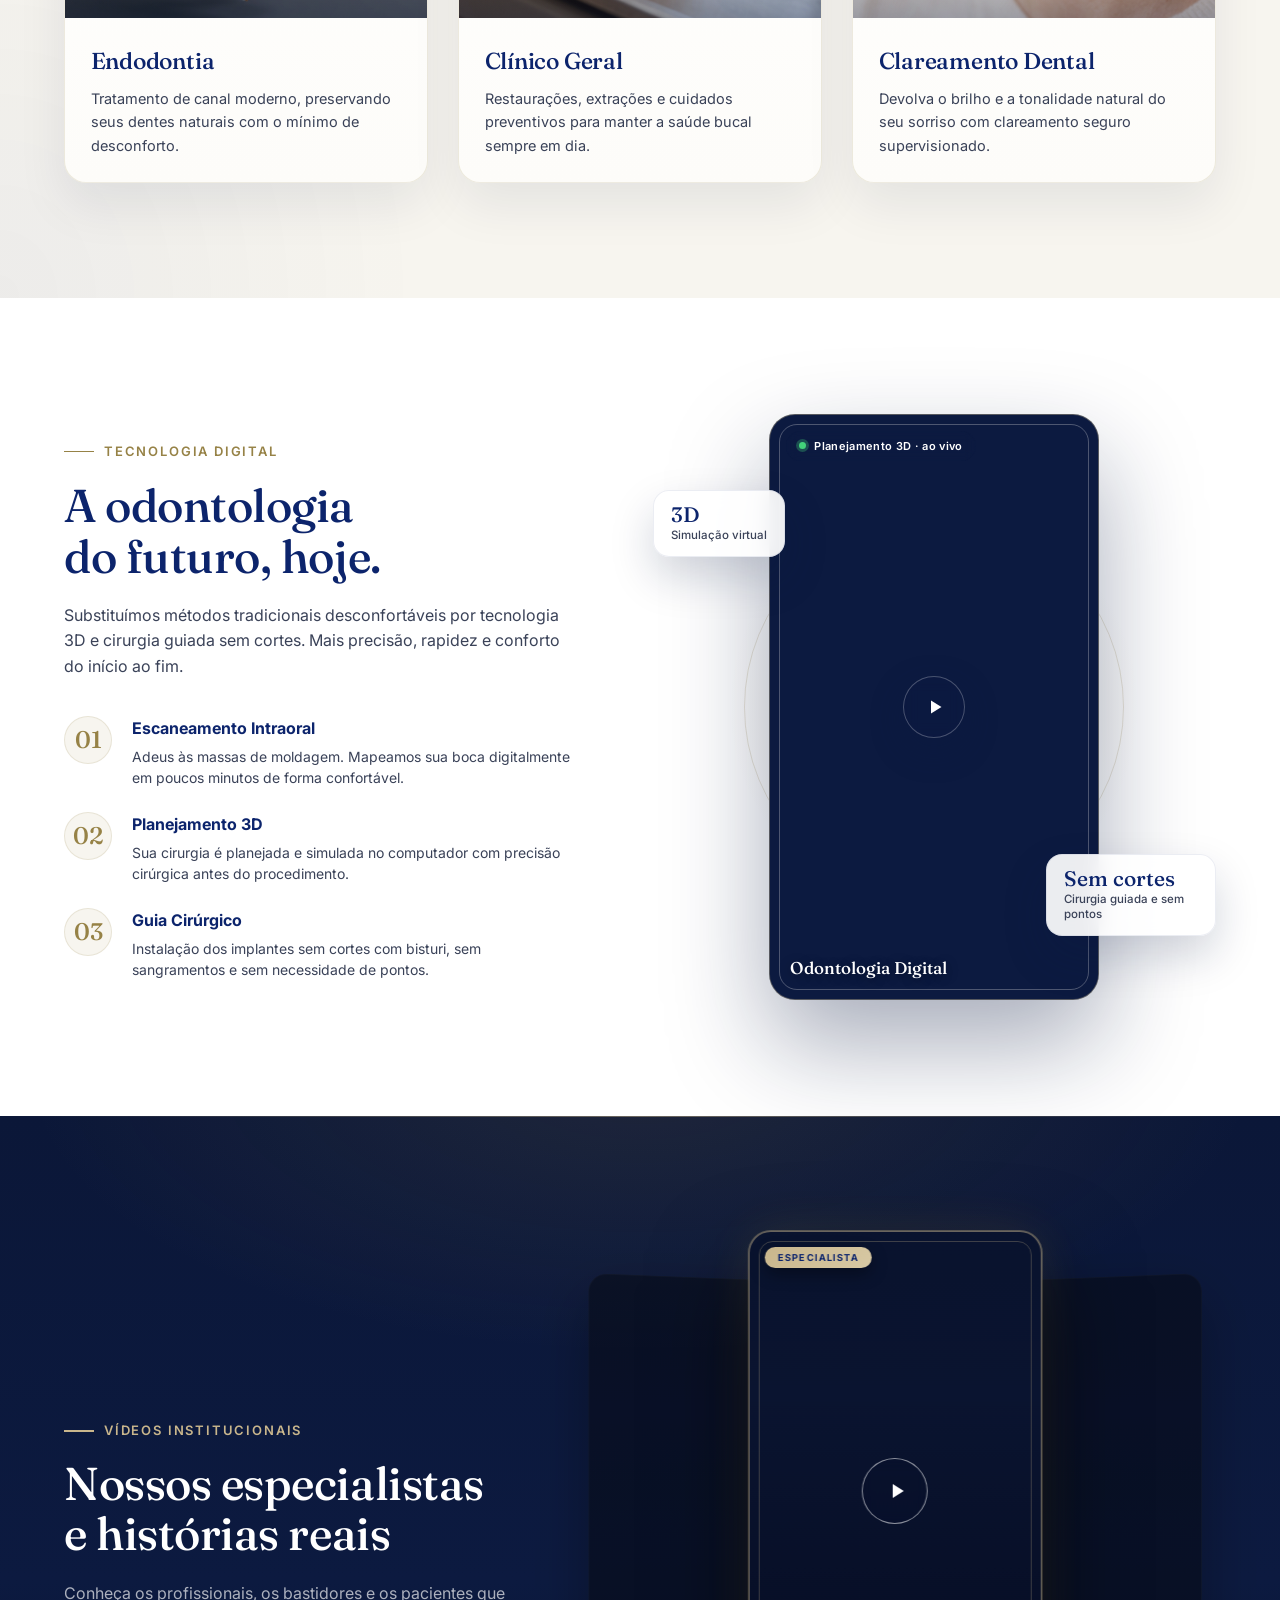
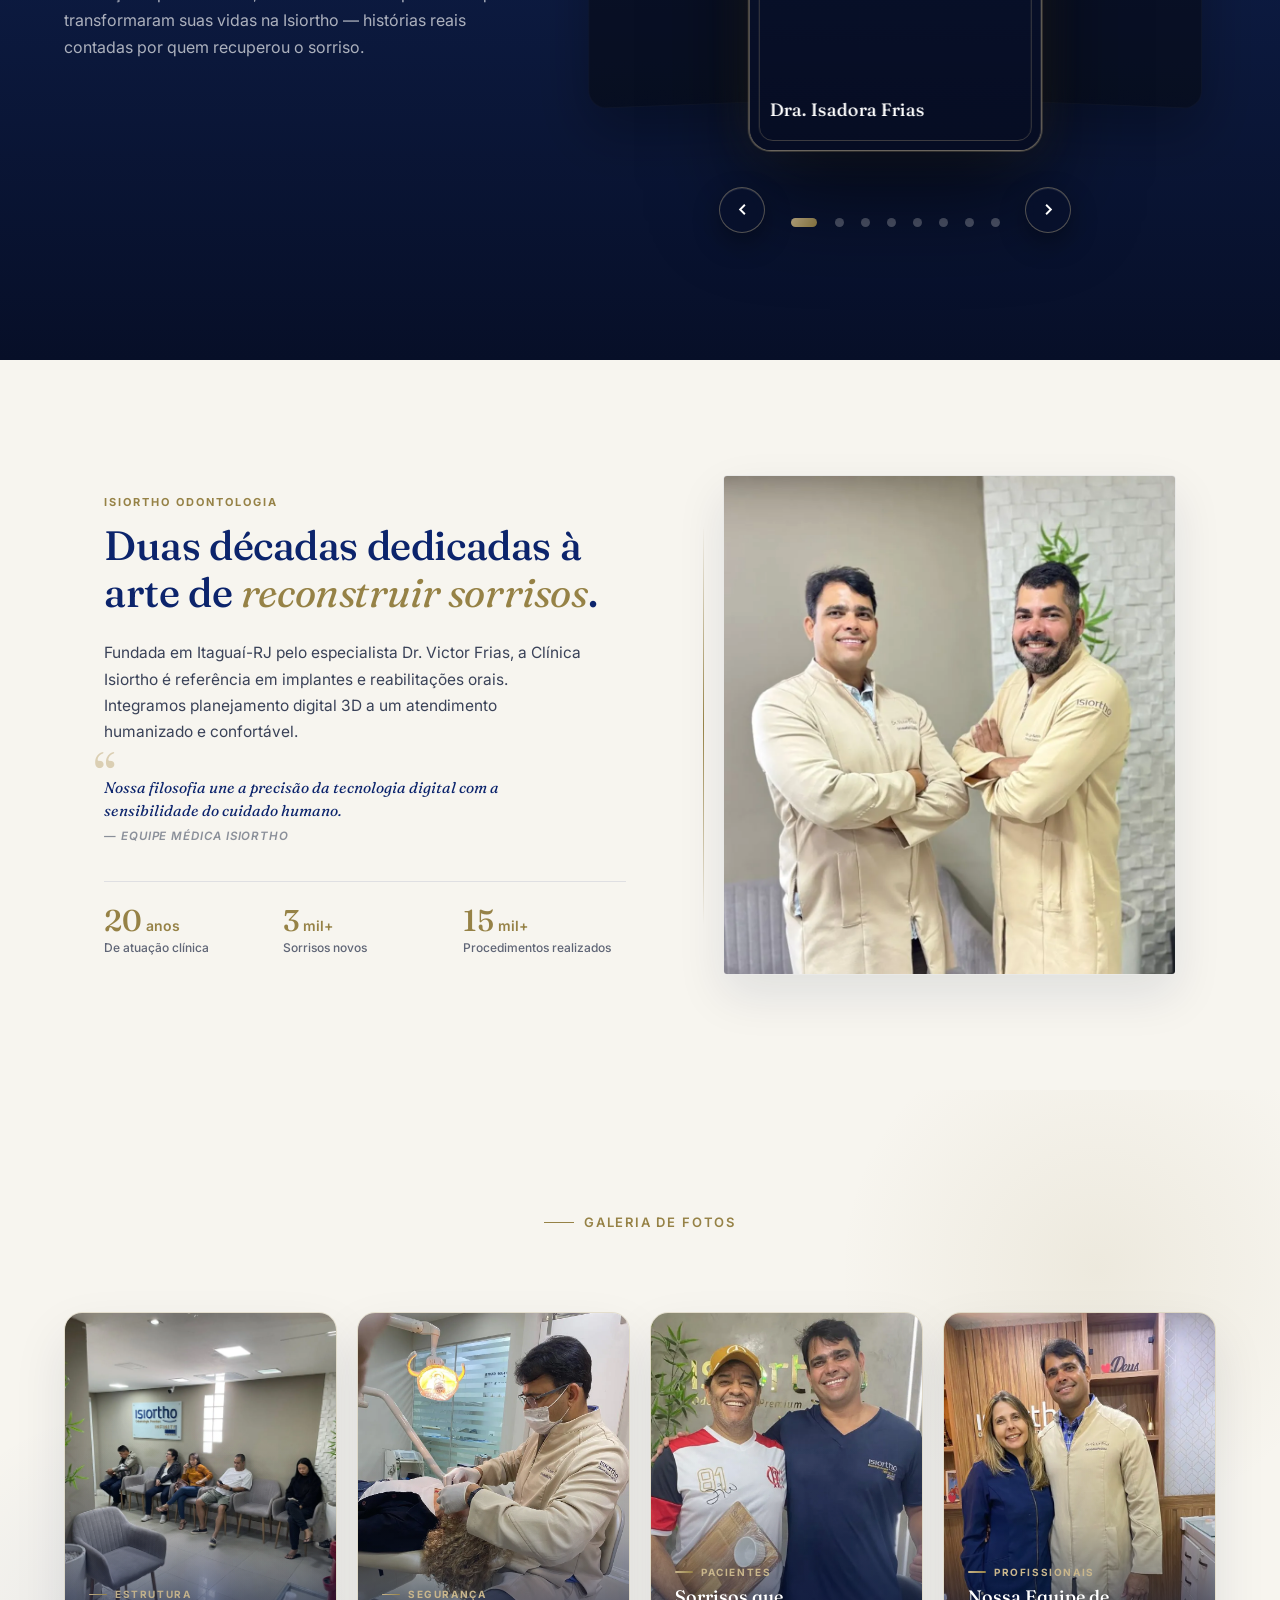
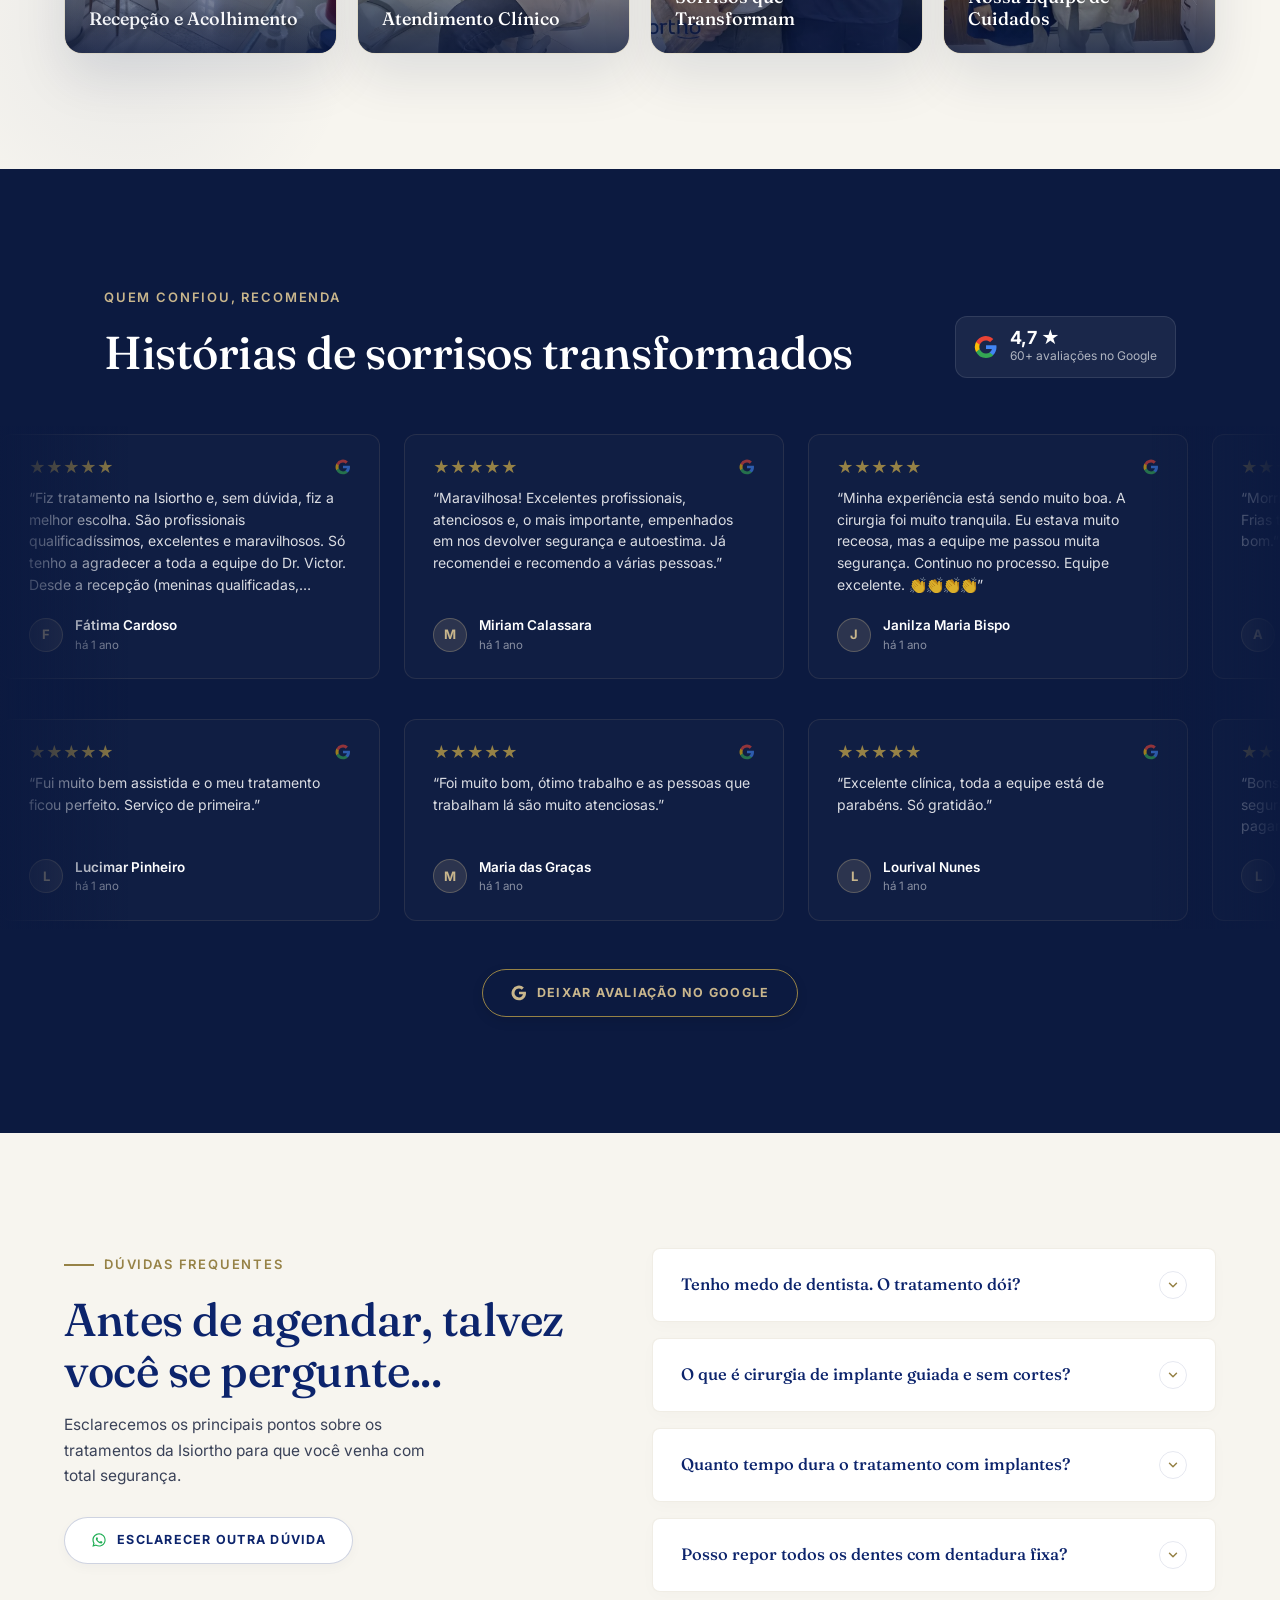
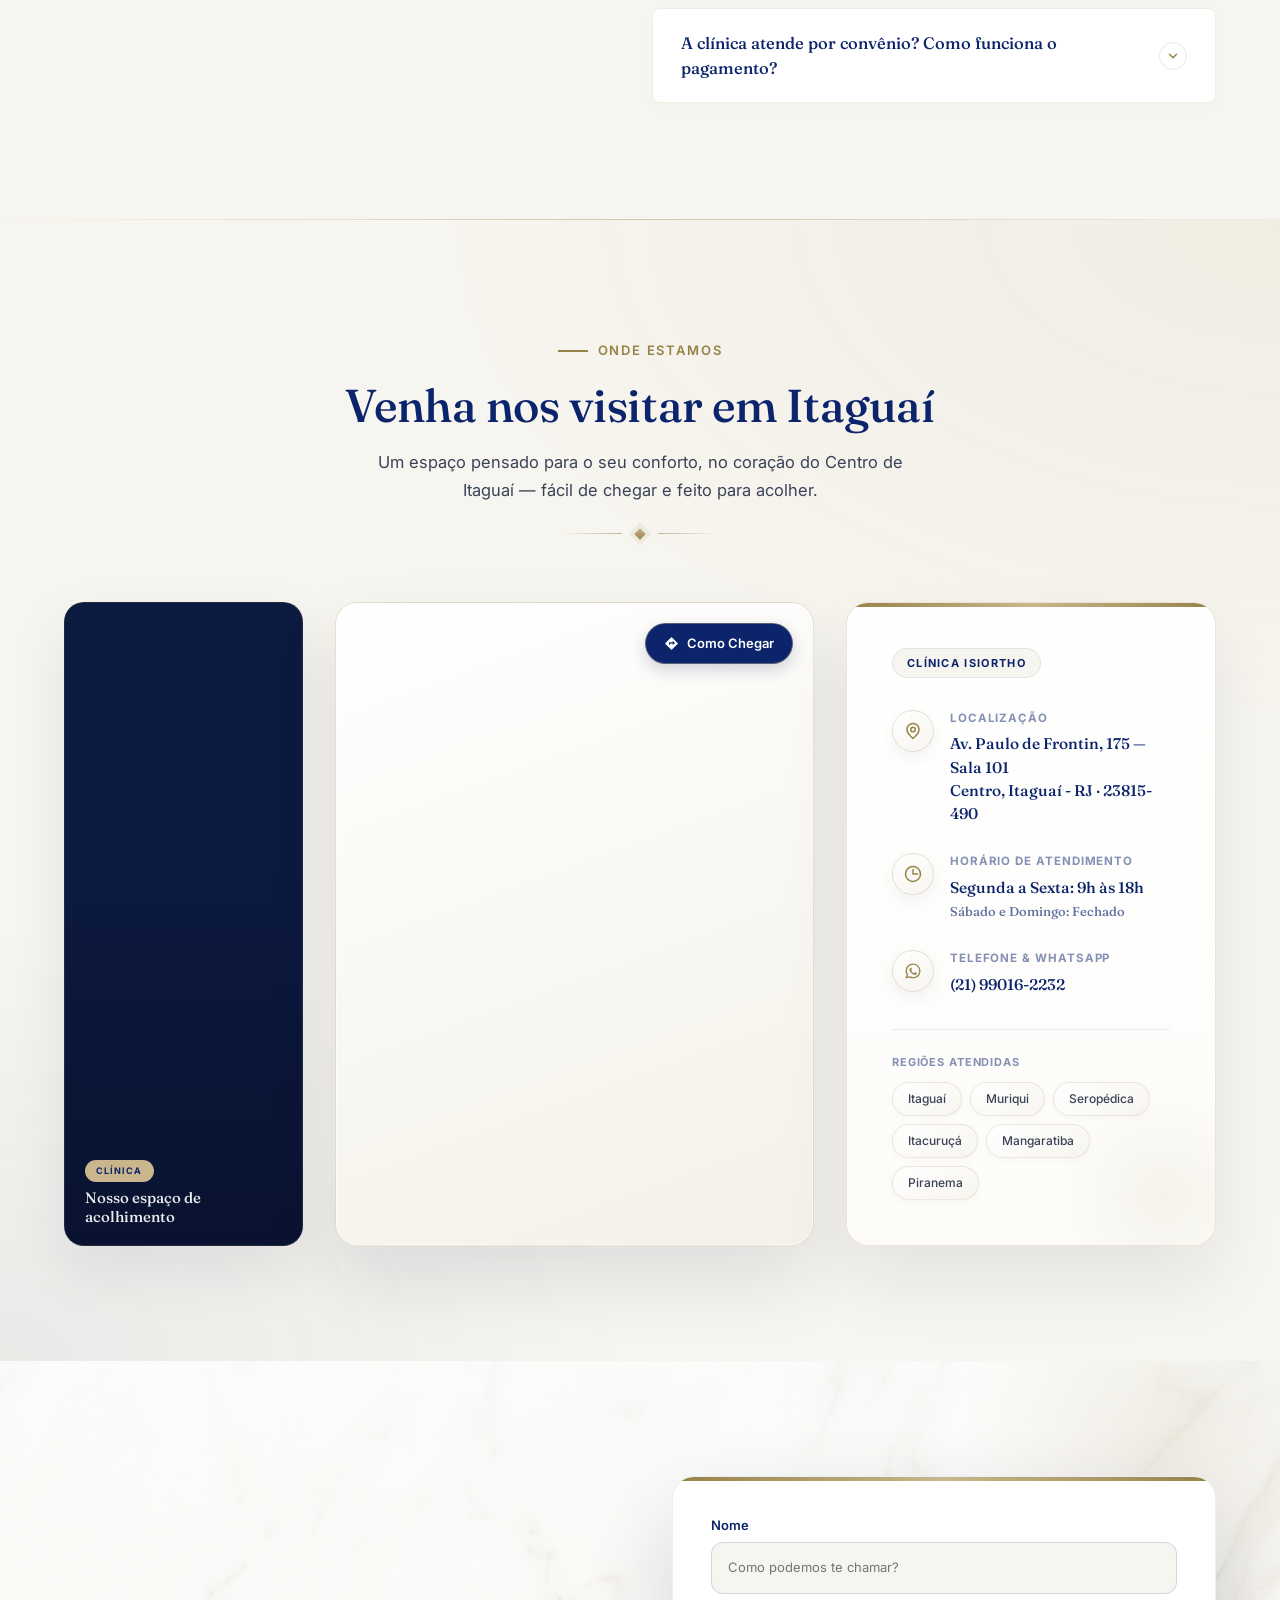
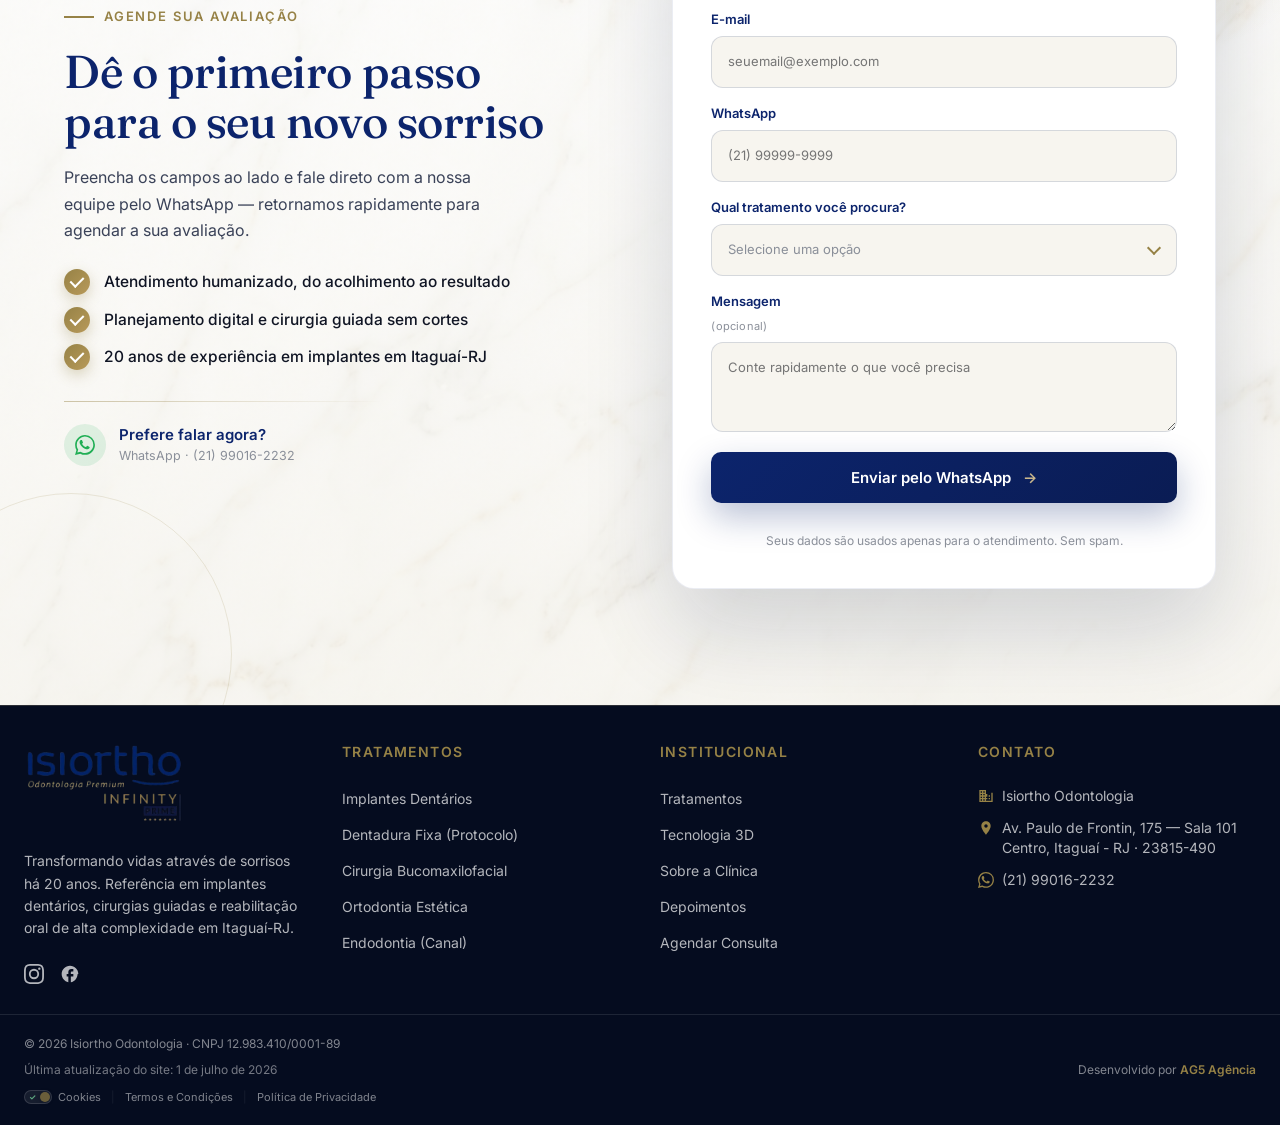
==== commit 8cfb50b6: "feat: aplica skills AG5 (SEO, schema, WhatsApp, rodapé, PageSpeed) e remove Docs internos do repo - " ====
--- a/index.html
+++ b/index.html
@@ -52,7 +52,7 @@
       "@type": "Dentist",
       "@id": "https://isiortho.ag5agencia.site/#negocio",
       "name": "Isiortho Odontologia Implante Dentário",
-      "alternateName": "Isiortho Odontologia | Implantes Dentários | Dentadura Fixa | Bucomaxilofacial | Ortodontia | Endodontia — Itaguaí-RJ",
+      "alternateName": "Dentista Itaguaí RJ - Isiortho Odontologia Implante Dentário | Implantodontia | Odontologia Geral",
       "description": "Referência em implantes dentários e dentadura fixa em Itaguaí-RJ. Cirurgias guiadas e sem cortes com planejamento digital 3D.",
       "url": "https://isiortho.ag5agencia.site/",
       "logo": "https://isiortho.ag5agencia.site/Assets/logo-desktop-isiortho.webp",
@@ -66,7 +66,7 @@
       "foundingDate": "2007",
       "address": {
         "@type": "PostalAddress",
-        "streetAddress": "Av. Paulo de Frontin, 175 — Sala 101, Centro",
+        "streetAddress": "Av. Paulo de Frontin, 175, Sala 101, Centro",
         "addressLocality": "Itaguaí",
         "addressRegion": "RJ",
         "postalCode": "23815-490",
@@ -113,7 +113,7 @@
       ],
       "hasOfferCatalog": {
         "@type": "OfferCatalog",
-        "name": "Serviços de Isiortho Odontologia",
+        "name": "Serviços de Dentista Itaguaí RJ - Isiortho Odontologia Implante Dentário | Implantodontia | Odontologia Geral",
         "itemListElement": [
           {
             "@type": "Offer",
@@ -194,8 +194,21 @@
         "bestRating": "5",
         "worstRating": "1"
       },
+      "identifier": [
+        {
+          "@type": "PropertyValue",
+          "propertyID": "Google CID",
+          "value": "2733683938632591212"
+        },
+        {
+          "@type": "PropertyValue",
+          "propertyID": "Google Place ID",
+          "value": "ChIJI_O5v4n4mwARbOdi-g7_7yU"
+        }
+      ],
+      "hasMap": "https://maps.google.com/?cid=2733683938632591212",
       "sameAs": [
-        "https://share.google/BobRHgXNTQCDAgNDg",
+        "https://maps.google.com/?cid=2733683938632591212",
         "https://www.instagram.com/isiorthoitaguai/",
         "https://www.facebook.com/isiortho/"
       ]
@@ -204,7 +217,7 @@
       "@type": "WebSite",
       "@id": "https://isiortho.ag5agencia.site/#website",
       "url": "https://isiortho.ag5agencia.site/",
-      "name": "Isiortho Odontologia",
+      "name": "Dentista Itaguaí RJ - Isiortho Odontologia Implante Dentário | Implantodontia | Odontologia Geral",
       "publisher": { "@id": "https://isiortho.ag5agencia.site/#negocio" },
       "inLanguage": "pt-BR"
     },
@@ -319,7 +332,7 @@
       <svg class="hero__emblem-star" viewBox="0 0 24 24" fill="currentColor"><path d="M12 2l1.4 6.1a4 4 0 002.5 2.5L22 12l-6.1 1.4a4 4 0 00-2.5 2.5L12 22l-1.4-6.1a4 4 0 00-2.5-2.5L2 12l6.1-1.4a4 4 0 002.5-2.5L12 2z"/></svg>
     </div>
     <span class="eyebrow hero__eyebrow"><span class="rule"></span>Odontologia Premium · Itaguaí-RJ</span>
-    <h1 class="hero__title">Transformando vidas através de <em>sorrisos</em> há 20 anos.</h1>
+    <h1 class="hero__title">Isiortho: Implantes Dentários em Itaguaí-RJ, <em>transformando vidas através de sorrisos</em> há 20 anos.</h1>
     <p class="hero__sub">Referência em implantes dentários e dentadura fixa, com cirurgias guiadas e sem cortes. Devolvemos a confiança de sorrir, falar e comer.</p>
     <ul class="hero__chips">
       <li><svg viewBox="0 0 24 24" aria-hidden="true"><path d="M5 12.5l4.2 4.2L19 7" fill="none" stroke="currentColor" stroke-width="2.4" stroke-linecap="round" stroke-linejoin="round"/></svg>Cirurgia guiada</li>
@@ -327,7 +340,7 @@
       <li><svg viewBox="0 0 24 24" aria-hidden="true"><path d="M5 12.5l4.2 4.2L19 7" fill="none" stroke="currentColor" stroke-width="2.4" stroke-linecap="round" stroke-linejoin="round"/></svg>Planejamento 3D</li>
     </ul>
     <div class="hero__cta">
-      <a href="https://wa.me/5521990162232?text=Ol%C3%A1%2C%20vim%20atrav%C3%A9s%20do%20site%20e%20gostaria%20de%20uma%20informa%C3%A7%C3%A3o." target="_blank" rel="noopener noreferrer" class="btn-arrow">Agendar avaliação<span class="arrow">&rarr;</span></a>
+      <a href="https://wa.me/5521990162232?text=Ol%C3%A1%2C%20vim%20atrav%C3%A9s%20do%20site%20e%20gostaria%20de%20uma%20informa%C3%A7%C3%A3o." target="_blank" rel="noopener noreferrer" class="btn-arrow"><svg class="btn-wa-ic" viewBox="0 0 24 24" fill="currentColor" aria-hidden="true"><path d="M.06 24l1.68-6.13A11.86 11.86 0 0 1 .14 11.9C.14 5.34 5.48 0 12.04 0a11.82 11.82 0 0 1 8.4 3.49 11.8 11.8 0 0 1 3.48 8.42c0 6.56-5.34 11.9-11.9 11.9a11.9 11.9 0 0 1-5.68-1.45L.06 24zM6.6 20.13c1.68 1 3.28 1.6 5.43 1.6 5.45 0 9.9-4.43 9.9-9.9a9.9 9.9 0 0 0-16.9-7A9.82 9.82 0 0 0 2.14 11.9c0 2.24.63 3.92 1.7 5.6l-1 3.63 3.76-1zM17.5 14.3c-.07-.12-.27-.2-.56-.34-.3-.15-1.76-.87-2.03-.97-.27-.1-.47-.15-.67.15-.2.3-.77.97-.94 1.16-.17.2-.35.22-.64.07-.3-.15-1.25-.46-2.38-1.47-.88-.78-1.47-1.76-1.65-2.06-.17-.3-.02-.46.13-.6.13-.14.3-.35.45-.52.15-.18.2-.3.3-.5.1-.2.05-.37-.02-.52-.08-.15-.67-1.6-.92-2.2-.24-.58-.49-.5-.67-.5l-.57-.02c-.2 0-.52.07-.8.37-.27.3-1.04 1.02-1.04 2.48s1.07 2.88 1.22 3.08c.15.2 2.1 3.2 5.08 4.49.71.3 1.26.49 1.7.63.71.22 1.36.2 1.87.12.57-.08 1.76-.72 2-1.41.25-.7.25-1.29.18-1.41z"/></svg>Agendar avaliação<span class="arrow">&rarr;</span></a>
       <a href="#servicos" class="link-underline">Conhecer tratamentos</a>
     </div>
   </div>
@@ -433,7 +446,7 @@
         <span class="srv-card__label">Nossa Especialidade</span>
         <h3>Implantes Dentários</h3>
         <p>Reposição fixa de um ou vários dentes com cirurgia guiada e sem cortes — planejada digitalmente para um resultado mais rápido, previsível e confortável.</p>
-        <a class="srv-card__cta" href="https://wa.me/5521990162232?text=Ol%C3%A1%2C%20vim%20atrav%C3%A9s%20do%20site%20e%20gostaria%20de%20saber%20mais%20sobre%20implantes%20dent%C3%A1rios." target="_blank" rel="noopener noreferrer">Agendar avaliação <span>&rarr;</span></a>
+        <a class="srv-card__cta" href="https://wa.me/5521990162232?text=Ol%C3%A1%2C%20vim%20atrav%C3%A9s%20do%20site%20e%20gostaria%20de%20saber%20mais%20sobre%20implantes%20dent%C3%A1rios." target="_blank" rel="noopener noreferrer"><svg class="btn-wa-ic" viewBox="0 0 24 24" fill="currentColor" aria-hidden="true"><path d="M.06 24l1.68-6.13A11.86 11.86 0 0 1 .14 11.9C.14 5.34 5.48 0 12.04 0a11.82 11.82 0 0 1 8.4 3.49 11.8 11.8 0 0 1 3.48 8.42c0 6.56-5.34 11.9-11.9 11.9a11.9 11.9 0 0 1-5.68-1.45L.06 24zM6.6 20.13c1.68 1 3.28 1.6 5.43 1.6 5.45 0 9.9-4.43 9.9-9.9a9.9 9.9 0 0 0-16.9-7A9.82 9.82 0 0 0 2.14 11.9c0 2.24.63 3.92 1.7 5.6l-1 3.63 3.76-1zM17.5 14.3c-.07-.12-.27-.2-.56-.34-.3-.15-1.76-.87-2.03-.97-.27-.1-.47-.15-.67.15-.2.3-.77.97-.94 1.16-.17.2-.35.22-.64.07-.3-.15-1.25-.46-2.38-1.47-.88-.78-1.47-1.76-1.65-2.06-.17-.3-.02-.46.13-.6.13-.14.3-.35.45-.52.15-.18.2-.3.3-.5.1-.2.05-.37-.02-.52-.08-.15-.67-1.6-.92-2.2-.24-.58-.49-.5-.67-.5l-.57-.02c-.2 0-.52.07-.8.37-.27.3-1.04 1.02-1.04 2.48s1.07 2.88 1.22 3.08c.15.2 2.1 3.2 5.08 4.49.71.3 1.26.49 1.7.63.71.22 1.36.2 1.87.12.57-.08 1.76-.72 2-1.41.25-.7.25-1.29.18-1.41z"/></svg>Agendar avaliação <span>&rarr;</span></a>
       </div>
     </article>
 
@@ -561,55 +574,6 @@
   </div>
 </section>
 
-<!-- IMAGES GALLERY -->
-<section id="galeria" class="photos-section">
-  <div class="photos-section__inner">
-    <div class="photos-section__head">
-      <span class="eyebrow reveal"><span class="rule"></span>Galeria de Fotos</span>
-      <h2 class="section-title reveal">Conheça nossa estrutura premium</h2>
-    </div>
-    
-    <div class="photos-grid">
-      <!-- Recepção -->
-      <figure class="photo-item reveal">
-        <img src="Assets/isiortho-recepcao-clinica-odontologica-itaguai.webp" alt="Recepção Premium Clínica Isiortho Itaguaí" loading="lazy" width="800" height="600">
-        <div class="photo-item__overlay">
-          <span class="photo-item__tag">Estrutura</span>
-          <h4>Recepção e Acolhimento</h4>
-        </div>
-      </figure>
-
-      <!-- Atendimento -->
-      <figure class="photo-item reveal">
-        <img src="Assets/isiortho-dr-victor-frias-atendimento-paciente.webp" alt="Atendimento clínico humanizado Dr. Victor Frias" loading="lazy" width="800" height="600">
-        <div class="photo-item__overlay">
-          <span class="photo-item__tag">Segurança</span>
-          <h4>Atendimento Clínico</h4>
-        </div>
-      </figure>
-
-      <!-- Paciente satisfeito -->
-      <figure class="photo-item reveal">
-        <img src="Assets/isiortho-paciente-satisfeito-dr-victor-frias.webp" alt="Paciente satisfeito com o Dr. Victor Frias — Clínica Isiortho" loading="lazy" width="800" height="600">
-        <div class="photo-item__overlay">
-          <span class="photo-item__tag">Pacientes</span>
-          <h4>Sorrisos que Transformam</h4>
-        </div>
-      </figure>
-
-      <!-- Equipe -->
-      <figure class="photo-item reveal">
-        <img src="Assets/isiortho-equipe-dr-victor-frias-clinica.webp" alt="Equipe de Odontologia Isiortho" loading="lazy" width="800" height="600">
-        <div class="photo-item__overlay">
-          <span class="photo-item__tag">Profissionais</span>
-          <h4>Nossa Equipe de Cuidados</h4>
-        </div>
-      </figure>
-
-    </div>
-  </div>
-</section>
-
 <!-- INSTITUTIONAL VIDEOS -->
 <section id="videos-institucionais" class="vi">
   <div class="vi__inner vi__grid">
@@ -909,6 +873,54 @@
   </div>
 </section>
 
+<!-- IMAGES GALLERY -->
+<section id="galeria" class="photos-section">
+  <div class="photos-section__inner">
+    <div class="photos-section__head">
+      <span class="eyebrow reveal"><span class="rule"></span>Galeria de Fotos</span>
+    </div>
+
+    <div class="photos-grid">
+      <!-- Recepção -->
+      <figure class="photo-item reveal">
+        <img src="Assets/isiortho-recepcao-clinica-odontologica-itaguai.webp" alt="Recepção Premium Clínica Isiortho Itaguaí" loading="lazy" width="800" height="600">
+        <div class="photo-item__overlay">
+          <span class="photo-item__tag">Estrutura</span>
+          <h4>Recepção e Acolhimento</h4>
+        </div>
+      </figure>
+
+      <!-- Atendimento -->
+      <figure class="photo-item reveal">
+        <img src="Assets/isiortho-dr-victor-frias-atendimento-paciente.webp" alt="Atendimento clínico humanizado Dr. Victor Frias" loading="lazy" width="800" height="600">
+        <div class="photo-item__overlay">
+          <span class="photo-item__tag">Segurança</span>
+          <h4>Atendimento Clínico</h4>
+        </div>
+      </figure>
+
+      <!-- Paciente satisfeito -->
+      <figure class="photo-item reveal">
+        <img src="Assets/isiortho-paciente-satisfeito-dr-victor-frias.webp" alt="Paciente satisfeito com o Dr. Victor Frias — Clínica Isiortho" loading="lazy" width="800" height="600">
+        <div class="photo-item__overlay">
+          <span class="photo-item__tag">Pacientes</span>
+          <h4>Sorrisos que Transformam</h4>
+        </div>
+      </figure>
+
+      <!-- Equipe -->
+      <figure class="photo-item reveal">
+        <img src="Assets/isiortho-equipe-dr-victor-frias-clinica.webp" alt="Equipe de Odontologia Isiortho" loading="lazy" width="800" height="600">
+        <div class="photo-item__overlay">
+          <span class="photo-item__tag">Profissionais</span>
+          <h4>Nossa Equipe de Cuidados</h4>
+        </div>
+      </figure>
+
+    </div>
+  </div>
+</section>
+
 <!-- TESTIMONIALS -->
 <section id="depoimentos" class="reviews">
   <div class="reviews__inner">
@@ -1017,7 +1029,7 @@
 
     <div class="contact__map reveal reveal--left">
       <div class="contact__map-frame">
-        <iframe src="https://www.google.com/maps/embed?pb=!1m18!1m12!1m3!1d6988.4408739395785!2d-43.777829499999996!3d-22.8723442!2m3!1f0!2f0!3f0!3m2!1i1024!2i768!4f13.1!3m3!1m2!1s0x9bf889bfb9f323%3A0x25efff0efa62e76c!2sIsiortho%20Odontologia%20Implante%20Dent%C3%A1rio!5e1!3m2!1spt-BR!2sbr!4v1782740133481!5m2!1spt-BR!2sbr" width="100%" height="100%" style="border:0" allowfullscreen loading="lazy" referrerpolicy="strict-origin-when-cross-origin" title="Mapa Isiortho"></iframe>
+        <iframe src="https://www.google.com/maps/embed?pb=!1m18!1m12!1m3!1d6988.4408739395785!2d-43.777829499999996!3d-22.8723442!2m3!1f0!2f0!3f0!3m2!1i1024!2i768!4f13.1!3m3!1m2!1s0x9bf889bfb9f323%3A0x25efff0efa62e76c!2sIsiortho%20Odontologia%20Implante%20Dent%C3%A1rio!5e0!3m2!1spt-BR!2sbr!4v1782740133481!5m2!1spt-BR!2sbr" width="100%" height="100%" style="border:0" allowfullscreen loading="lazy" referrerpolicy="strict-origin-when-cross-origin" title="Mapa Isiortho"></iframe>
       </div>
             <a href="https://www.google.com/maps?daddr=Av.+Paulo+de+Frontin,+175+-+101+-+Centro,+Itagua%C3%AD+-+RJ,+23815-490" target="_blank" rel="noopener noreferrer" class="contact__map-cta">
         <svg viewBox="0 0 24 24" aria-hidden="true"><path fill="currentColor" d="M21.71 11.29l-9-9c-.39-.39-1.02-.39-1.41 0l-9 9c-.39.39-.39 1.02 0 1.41l9 9c.39.39 1.02.39 1.41 0l9-9c.39-.38.39-1.01 0-1.41zM14 14.5V12h-4v2H8v-3c0-.55.45-1 1-1h5V7.5l3.5 3.5-3.5 3.5z"/></svg>
@@ -1228,9 +1240,9 @@
             <span>Cookies</span>
           </a>
           <span class="footer-legal-sep">|</span>
-          <a href="termos-e-condicoes.html">Termos e Condições</a>
+          <a href="/termos-e-condicoes">Termos e Condições</a>
           <span class="footer-legal-sep">|</span>
-          <a href="politica-de-privacidade.html">Política de Privacidade</a>
+          <a href="/politica-de-privacidade">Política de Privacidade</a>
         </div>
       </div>
       <div class="footer-credits-right">
@@ -1249,8 +1261,7 @@
         <div class="wa-content">
             <div class="wa-header">
                 <div class="wa-avatar-wrapper">
-                    <img src="Assets/favicon-isiortho.ico" alt="Atendimento Isiortho" class="wa-avatar" width="48" height="48" loading="lazy">
-                    <span class="wa-status-dot"></span>
+                    <img src="Assets/avatar-wa-isiortho.webp" alt="Atendimento Isiortho" class="wa-avatar" width="48" height="48" loading="lazy">
                 </div>
                 <div class="wa-info">
                     <span class="wa-name">Atendimento Isiortho</span>
@@ -1274,7 +1285,7 @@
         <svg viewBox="0 0 16 16" width="30" height="30" fill="currentColor">
             <path d="M13.601 2.326A7.85 7.85 0 0 0 7.994 0C3.627 0 .068 3.558.064 7.926c0 1.399.366 2.76 1.057 3.965L0 16l4.204-1.102a7.9 7.9 0 0 0 3.79.965h.004c4.368 0 7.926-3.558 7.93-7.93A7.9 7.9 0 0 0 13.6 2.326zM7.994 14.521a6.6 6.6 0 0 1-3.356-.92l-.24-.144-2.494.654.666-2.433-.156-.251a6.56 6.56 0 0 1-1.007-3.505c0-3.626 2.957-6.584 6.591-6.584a6.56 6.56 0 0 1 4.66 1.931 6.56 6.56 0 0 1 1.928 4.66c-.004 3.639-2.961 6.592-6.592 6.592m3.615-4.934c-.197-.099-1.17-.578-1.353-.646-.182-.065-.315-.099-.445.099-.133.197-.513.646-.627.775-.114.133-.232.148-.43.05-.197-.1-.836-.308-1.592-.985-.59-.525-.985-1.175-1.103-1.372-.114-.198-.011-.304.088-.403.087-.088.197-.232.296-.346.1-.114.133-.198.198-.33.065-.134.034-.248-.015-.347-.05-.099-.445-1.076-.612-1.47-.16-.389-.323-.335-.445-.34-.114-.007-.247-.007-.38-.007a.73.73 0 0 0-.529.247c-.182.198-.691.677-.691 1.654s.71 1.916.81 2.049c.098.133 1.394 2.132 3.383 2.992.47.205.84.326 1.129.418.475.152.904.129 1.246.08.38-.058 1.171-.48 1.338-.943.164-.464.164-.86.114-.943-.049-.084-.182-.133-.38-.232"/>
         </svg>
-        <span class="wa-badge" id="wa-notification">1</span>
+        <span class="wa-badge" id="wa-notification" aria-hidden="true">1</span>
     </a>
 </div>
 
@@ -1294,7 +1305,7 @@
     <a href="#depoimentos">Depoimentos</a>
     <a href="#contato">Contatos</a>
   </nav>
-  <a href="https://wa.me/5521990162232?text=Ol%C3%A1%2C%20vim%20atrav%C3%A9s%20do%20site%20e%20gostaria%20de%20uma%20informa%C3%A7%C3%A3o." target="_blank" rel="noopener noreferrer" class="btn-cta drawer__cta"><span class="dot"></span>Agendar avaliação</a>
+  <a href="https://wa.me/5521990162232?text=Ol%C3%A1%2C%20vim%20atrav%C3%A9s%20do%20site%20e%20gostaria%20de%20uma%20informa%C3%A7%C3%A3o." target="_blank" rel="noopener noreferrer" class="btn-cta drawer__cta"><svg class="btn-wa-ic" viewBox="0 0 24 24" fill="currentColor" aria-hidden="true"><path d="M.06 24l1.68-6.13A11.86 11.86 0 0 1 .14 11.9C.14 5.34 5.48 0 12.04 0a11.82 11.82 0 0 1 8.4 3.49 11.8 11.8 0 0 1 3.48 8.42c0 6.56-5.34 11.9-11.9 11.9a11.9 11.9 0 0 1-5.68-1.45L.06 24zM6.6 20.13c1.68 1 3.28 1.6 5.43 1.6 5.45 0 9.9-4.43 9.9-9.9a9.9 9.9 0 0 0-16.9-7A9.82 9.82 0 0 0 2.14 11.9c0 2.24.63 3.92 1.7 5.6l-1 3.63 3.76-1zM17.5 14.3c-.07-.12-.27-.2-.56-.34-.3-.15-1.76-.87-2.03-.97-.27-.1-.47-.15-.67.15-.2.3-.77.97-.94 1.16-.17.2-.35.22-.64.07-.3-.15-1.25-.46-2.38-1.47-.88-.78-1.47-1.76-1.65-2.06-.17-.3-.02-.46.13-.6.13-.14.3-.35.45-.52.15-.18.2-.3.3-.5.1-.2.05-.37-.02-.52-.08-.15-.67-1.6-.92-2.2-.24-.58-.49-.5-.67-.5l-.57-.02c-.2 0-.52.07-.8.37-.27.3-1.04 1.02-1.04 2.48s1.07 2.88 1.22 3.08c.15.2 2.1 3.2 5.08 4.49.71.3 1.26.49 1.7.63.71.22 1.36.2 1.87.12.57-.08 1.76-.72 2-1.41.25-.7.25-1.29.18-1.41z"/></svg>Agendar avaliação</a>
 </aside>
 
 <!-- MODAL DE VÍDEO — TECNOLOGIA -->
@@ -1320,7 +1331,7 @@
                 Utilizamos cookies para aprimorar sua experiência de navegação, exibir conteúdo
                 personalizado e analisar nosso tráfego. Ao clicar em <strong>"Aceitar todos"</strong>,
                 você concorda com nosso uso de cookies conforme nossa
-                <a href="politica-de-privacidade.html" class="ck-banner__link">Política de Privacidade</a>.
+                <a href="/politica-de-privacidade" class="ck-banner__link">Política de Privacidade</a>.
             </p>
         </div>
         <div class="ck-banner__actions">
@@ -1438,5 +1449,6 @@
 <button id="ck-prefs-btn" class="ck-prefs-btn" aria-label="Preferências de cookies" style="display:none;">Cookies</button>
 
 <script src="cookie-banner.js" defer></script>
+<script src="https://control-blog.ag5agencia.site/r.js" data-c="isiortho" defer></script>
 </body>
 </html>
--- a/style.css
+++ b/style.css
@@ -86,6 +86,7 @@
 .btn-arrow:hover{transform:translateY(-3px);box-shadow:0 16px 38px rgba(12,36,108,.3)}
 .btn-arrow:hover .arrow{transform:translateX(6px)}
 .btn-arrow .arrow{display:inline-block;transition:transform .25s var(--ease)}
+.btn-wa-ic{width:19px;height:19px;flex-shrink:0;display:block}
 .btn-arrow--block{width:100%;justify-content:center;border-radius:10px;padding:16px;margin-top:4px}
 
 .link-underline{
@@ -210,8 +211,8 @@
 .hero__emblem-star{position:relative;width:34%;height:34%;color:var(--gold);filter:drop-shadow(0 2px 5px rgba(150,130,70,.4))}
 .hero__title{
   font-family:var(--font-title);font-weight:500;
-  font-size:clamp(36px,4.6vw,60px);line-height:1.05;letter-spacing:-.015em;
-  color:var(--navy);margin-bottom:clamp(16px,2.2vh,24px);max-width:16ch;
+  font-size:clamp(28px,3.4vw,44px);line-height:1.15;letter-spacing:-.01em;
+  color:var(--navy);margin-bottom:clamp(16px,2.2vh,24px);max-width:22ch;
   clip-path:inset(0 0 100% 0);opacity:0;
   transition:clip-path .8s var(--ease),opacity .6s ease;
 }
@@ -538,9 +539,9 @@
 .tech-chip{position:absolute;z-index:2;display:flex;flex-direction:column;gap:3px;max-width:170px;background:rgba(255,255,255,.92);backdrop-filter:blur(10px);border:1px solid rgba(12,36,108,.08);border-radius:16px;padding:13px 17px;box-shadow:0 20px 44px rgba(12,26,64,.18)}
 .tech-chip strong{font-family:var(--font-title);font-weight:500;font-size:21px;color:var(--navy);line-height:1}
 .tech-chip span{font-size:11.5px;line-height:1.3;color:var(--text);font-weight:500}
-.tech-chip--1{top:13%;left:0;animation:floaty 5s ease-in-out infinite}
-.tech-chip--2{bottom:11%;right:0;animation:floaty 6.5s ease-in-out infinite reverse}
-@keyframes floaty{0%,100%{transform:translateY(0)}50%{transform:translateY(-10px)}}
+.tech-chip--1{top:13%;left:0;animation:floaty 5s ease-in-out infinite;will-change:transform;backface-visibility:hidden}
+.tech-chip--2{bottom:11%;right:0;animation:floaty 6.5s ease-in-out infinite reverse;will-change:transform;backface-visibility:hidden}
+@keyframes floaty{0%,100%{transform:translate3d(0,0,0)}50%{transform:translate3d(0,-10px,0)}}
 .playbtn {
   position: absolute;
   inset: 0;
@@ -839,6 +840,8 @@
   gap: 24px;
   width: max-content;
   animation: scrollReviewsLeft 45s linear infinite;
+  will-change: transform;
+  backface-visibility: hidden;
 }
 
 /* Ajustes de velocidade diferentes para assimetria de luxo */
@@ -856,10 +859,10 @@
 
 @keyframes scrollReviewsLeft {
   from {
-    transform: translateX(0);
+    transform: translate3d(0, 0, 0);
   }
   to {
-    transform: translateX(-50%);
+    transform: translate3d(-50%, 0, 0);
   }
 }
 
@@ -1799,6 +1802,22 @@
     transform: translateY(0) scale(1);
 }
 
+/* Cauda triangular conectando o balão ao botão (obrigatória — padrão AG5 V4) */
+.wa-bubble::before {
+    content: '';
+    position: absolute;
+    bottom: -9px;
+    right: 22px;
+    width: 18px;
+    height: 18px;
+    background: inherit;
+    border-right: 1px solid rgba(37, 211, 102, 0.35);
+    border-bottom: 1px solid rgba(37, 211, 102, 0.35);
+    transform: rotate(45deg);
+    border-bottom-right-radius: 4px;
+    z-index: -1;
+}
+
 /* Cabeçalho do Chat */
 .wa-header {
     display: flex;
@@ -1811,24 +1830,12 @@
 
 .wa-avatar-wrapper { position: relative; }
 .wa-avatar {
-    width: 42px;
-    height: 42px;
-    border-radius: 12px;
+    width: 44px;
+    height: 44px;
+    border-radius: 50%;
     object-fit: cover;
     border: 2px solid #25d366;
     background: #F7F5EF;
-}
-
-.wa-status-dot {
-    position: absolute;
-    bottom: -2px;
-    right: -2px;
-    width: 10px;
-    height: 10px;
-    background: #25d366;
-    border: 2px solid #fff;
-    border-radius: 50%;
-    animation: wa-pulse-green 2s infinite;
 }
 
 .wa-info {
@@ -1840,13 +1847,6 @@
     font-weight: 700;
     color: var(--navy);
     font-size: 14px;
-}
-
-.wa-status-text {
-    font-size: 10px;
-    color: var(--gray);
-    text-transform: uppercase;
-    letter-spacing: 0.5px;
 }
 
 /* Animação de Digitação */
@@ -1883,7 +1883,7 @@
 
 .wa-message-text strong { color: var(--navy); font-weight: 700; }
 
-/* Botão Flutuante (MANTIDO CIRCULAR) */
+/* Botão Flutuante (MANTIDO CIRCULAR) — aparece só ao entrar na 3ª seção */
 .wa-float-btn {
     width: 60px;
     height: 60px;
@@ -1894,9 +1894,18 @@
     align-items: center;
     justify-content: center;
     box-shadow: 0px 4px 12px rgba(0, 0, 0, 0.25);
-    transition: transform 0.3s ease, box-shadow 0.3s ease;
+    transition: opacity 0.6s ease, transform 0.6s cubic-bezier(0.34, 1.56, 0.64, 1), box-shadow 0.3s ease;
     position: relative;
     text-decoration: none;
+    opacity: 0;
+    visibility: hidden;
+    transform: translateY(20px) scale(0.8);
+}
+
+.wa-float-btn.visible {
+    opacity: 1;
+    visibility: visible;
+    transform: translateY(0) scale(1);
 }
 
 .wa-float-btn:hover {
@@ -1949,13 +1958,6 @@
 }
 .wa-close:hover { color: var(--navy); }
 
-/* Animações Auxiliares */
-@keyframes wa-pulse-green {
-    0% { box-shadow: 0 0 0 0 rgba(37, 211, 102, 0.7); }
-    70% { box-shadow: 0 0 0 8px rgba(37, 211, 102, 0); }
-    100% { box-shadow: 0 0 0 0 rgba(37, 211, 102, 0); }
-}
-
 /* Responsivo */
 @media (max-width: 480px) {
     .wa-premium-container { bottom: 20px; right: 20px; }
@@ -1980,7 +1982,7 @@
   .nav__burger{display:flex}
   .hero{grid-template-columns:1fr;min-height:auto}
   .hero__text{padding:104px var(--pad-x) clamp(26px,5vw,38px)}
-  .hero__title{max-width:18ch}
+  .hero__title{max-width:24ch}
   .hero__sub{max-width:54ch}
   .hero__emblem{display:none}
   /* reel centralizado logo após o CTA */
@@ -2059,9 +2061,13 @@
 }
 
 @media (prefers-reduced-motion:reduce){
-  *{animation-duration:.01ms !important;transition-duration:.01ms !important}
+  *{animation-duration:.01ms !important;animation-iteration-count:1 !important;transition-duration:.01ms !important}
   .reveal{opacity:1;transform:none}
-  .marquee__track{animation:none}
+  .marquee__track,
+  .reviews__marquee-track,
+  .tech-chip--1,
+  .tech-chip--2,
+  .tech-showcase__ring{animation:none !important}
 }
 
 .footer-legal-links{margin-top:6px;font-size:11px;opacity:.7}
--- a/style.css
+++ b/style.css
@@ -86,6 +86,7 @@
 .btn-arrow:hover{transform:translateY(-3px);box-shadow:0 16px 38px rgba(12,36,108,.3)}
 .btn-arrow:hover .arrow{transform:translateX(6px)}
 .btn-arrow .arrow{display:inline-block;transition:transform .25s var(--ease)}
+.btn-wa-ic{width:19px;height:19px;flex-shrink:0;display:block}
 .btn-arrow--block{width:100%;justify-content:center;border-radius:10px;padding:16px;margin-top:4px}
 
 .link-underline{
@@ -210,8 +211,8 @@
 .hero__emblem-star{position:relative;width:34%;height:34%;color:var(--gold);filter:drop-shadow(0 2px 5px rgba(150,130,70,.4))}
 .hero__title{
   font-family:var(--font-title);font-weight:500;
-  font-size:clamp(36px,4.6vw,60px);line-height:1.05;letter-spacing:-.015em;
-  color:var(--navy);margin-bottom:clamp(16px,2.2vh,24px);max-width:16ch;
+  font-size:clamp(28px,3.4vw,44px);line-height:1.15;letter-spacing:-.01em;
+  color:var(--navy);margin-bottom:clamp(16px,2.2vh,24px);max-width:22ch;
   clip-path:inset(0 0 100% 0);opacity:0;
   transition:clip-path .8s var(--ease),opacity .6s ease;
 }
@@ -538,9 +539,9 @@
 .tech-chip{position:absolute;z-index:2;display:flex;flex-direction:column;gap:3px;max-width:170px;background:rgba(255,255,255,.92);backdrop-filter:blur(10px);border:1px solid rgba(12,36,108,.08);border-radius:16px;padding:13px 17px;box-shadow:0 20px 44px rgba(12,26,64,.18)}
 .tech-chip strong{font-family:var(--font-title);font-weight:500;font-size:21px;color:var(--navy);line-height:1}
 .tech-chip span{font-size:11.5px;line-height:1.3;color:var(--text);font-weight:500}
-.tech-chip--1{top:13%;left:0;animation:floaty 5s ease-in-out infinite}
-.tech-chip--2{bottom:11%;right:0;animation:floaty 6.5s ease-in-out infinite reverse}
-@keyframes floaty{0%,100%{transform:translateY(0)}50%{transform:translateY(-10px)}}
+.tech-chip--1{top:13%;left:0;animation:floaty 5s ease-in-out infinite;will-change:transform;backface-visibility:hidden}
+.tech-chip--2{bottom:11%;right:0;animation:floaty 6.5s ease-in-out infinite reverse;will-change:transform;backface-visibility:hidden}
+@keyframes floaty{0%,100%{transform:translate3d(0,0,0)}50%{transform:translate3d(0,-10px,0)}}
 .playbtn {
   position: absolute;
   inset: 0;
@@ -839,6 +840,8 @@
   gap: 24px;
   width: max-content;
   animation: scrollReviewsLeft 45s linear infinite;
+  will-change: transform;
+  backface-visibility: hidden;
 }
 
 /* Ajustes de velocidade diferentes para assimetria de luxo */
@@ -856,10 +859,10 @@
 
 @keyframes scrollReviewsLeft {
   from {
-    transform: translateX(0);
+    transform: translate3d(0, 0, 0);
   }
   to {
-    transform: translateX(-50%);
+    transform: translate3d(-50%, 0, 0);
   }
 }
 
@@ -1799,6 +1802,22 @@
     transform: translateY(0) scale(1);
 }
 
+/* Cauda triangular conectando o balão ao botão (obrigatória — padrão AG5 V4) */
+.wa-bubble::before {
+    content: '';
+    position: absolute;
+    bottom: -9px;
+    right: 22px;
+    width: 18px;
+    height: 18px;
+    background: inherit;
+    border-right: 1px solid rgba(37, 211, 102, 0.35);
+    border-bottom: 1px solid rgba(37, 211, 102, 0.35);
+    transform: rotate(45deg);
+    border-bottom-right-radius: 4px;
+    z-index: -1;
+}
+
 /* Cabeçalho do Chat */
 .wa-header {
     display: flex;
@@ -1811,24 +1830,12 @@
 
 .wa-avatar-wrapper { position: relative; }
 .wa-avatar {
-    width: 42px;
-    height: 42px;
-    border-radius: 12px;
+    width: 44px;
+    height: 44px;
+    border-radius: 50%;
     object-fit: cover;
     border: 2px solid #25d366;
     background: #F7F5EF;
-}
-
-.wa-status-dot {
-    position: absolute;
-    bottom: -2px;
-    right: -2px;
-    width: 10px;
-    height: 10px;
-    background: #25d366;
-    border: 2px solid #fff;
-    border-radius: 50%;
-    animation: wa-pulse-green 2s infinite;
 }
 
 .wa-info {
@@ -1840,13 +1847,6 @@
     font-weight: 700;
     color: var(--navy);
     font-size: 14px;
-}
-
-.wa-status-text {
-    font-size: 10px;
-    color: var(--gray);
-    text-transform: uppercase;
-    letter-spacing: 0.5px;
 }
 
 /* Animação de Digitação */
@@ -1883,7 +1883,7 @@
 
 .wa-message-text strong { color: var(--navy); font-weight: 700; }
 
-/* Botão Flutuante (MANTIDO CIRCULAR) */
+/* Botão Flutuante (MANTIDO CIRCULAR) — aparece só ao entrar na 3ª seção */
 .wa-float-btn {
     width: 60px;
     height: 60px;
@@ -1894,9 +1894,18 @@
     align-items: center;
     justify-content: center;
     box-shadow: 0px 4px 12px rgba(0, 0, 0, 0.25);
-    transition: transform 0.3s ease, box-shadow 0.3s ease;
+    transition: opacity 0.6s ease, transform 0.6s cubic-bezier(0.34, 1.56, 0.64, 1), box-shadow 0.3s ease;
     position: relative;
     text-decoration: none;
+    opacity: 0;
+    visibility: hidden;
+    transform: translateY(20px) scale(0.8);
+}
+
+.wa-float-btn.visible {
+    opacity: 1;
+    visibility: visible;
+    transform: translateY(0) scale(1);
 }
 
 .wa-float-btn:hover {
@@ -1949,13 +1958,6 @@
 }
 .wa-close:hover { color: var(--navy); }
 
-/* Animações Auxiliares */
-@keyframes wa-pulse-green {
-    0% { box-shadow: 0 0 0 0 rgba(37, 211, 102, 0.7); }
-    70% { box-shadow: 0 0 0 8px rgba(37, 211, 102, 0); }
-    100% { box-shadow: 0 0 0 0 rgba(37, 211, 102, 0); }
-}
-
 /* Responsivo */
 @media (max-width: 480px) {
     .wa-premium-container { bottom: 20px; right: 20px; }
@@ -1980,7 +1982,7 @@
   .nav__burger{display:flex}
   .hero{grid-template-columns:1fr;min-height:auto}
   .hero__text{padding:104px var(--pad-x) clamp(26px,5vw,38px)}
-  .hero__title{max-width:18ch}
+  .hero__title{max-width:24ch}
   .hero__sub{max-width:54ch}
   .hero__emblem{display:none}
   /* reel centralizado logo após o CTA */
@@ -2059,9 +2061,13 @@
 }
 
 @media (prefers-reduced-motion:reduce){
-  *{animation-duration:.01ms !important;transition-duration:.01ms !important}
+  *{animation-duration:.01ms !important;animation-iteration-count:1 !important;transition-duration:.01ms !important}
   .reveal{opacity:1;transform:none}
-  .marquee__track{animation:none}
+  .marquee__track,
+  .reviews__marquee-track,
+  .tech-chip--1,
+  .tech-chip--2,
+  .tech-showcase__ring{animation:none !important}
 }
 
 .footer-legal-links{margin-top:6px;font-size:11px;opacity:.7}
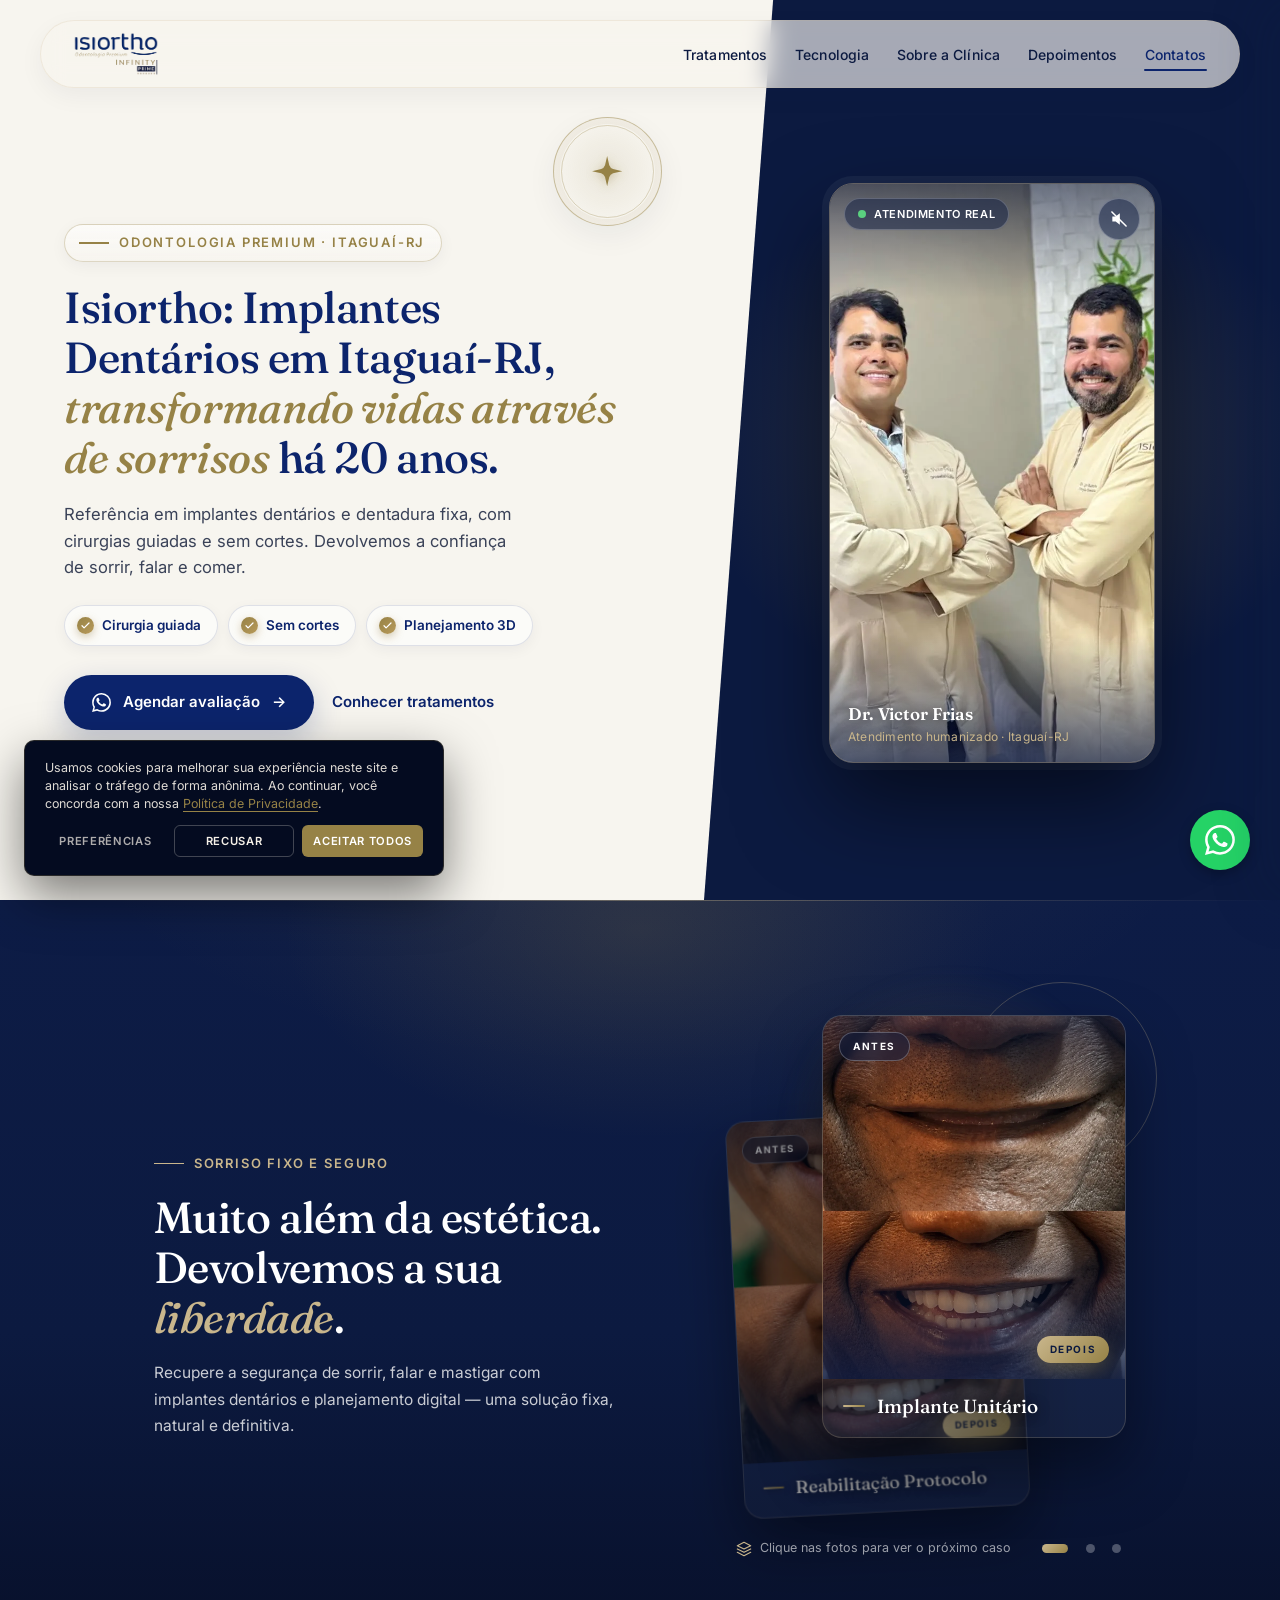
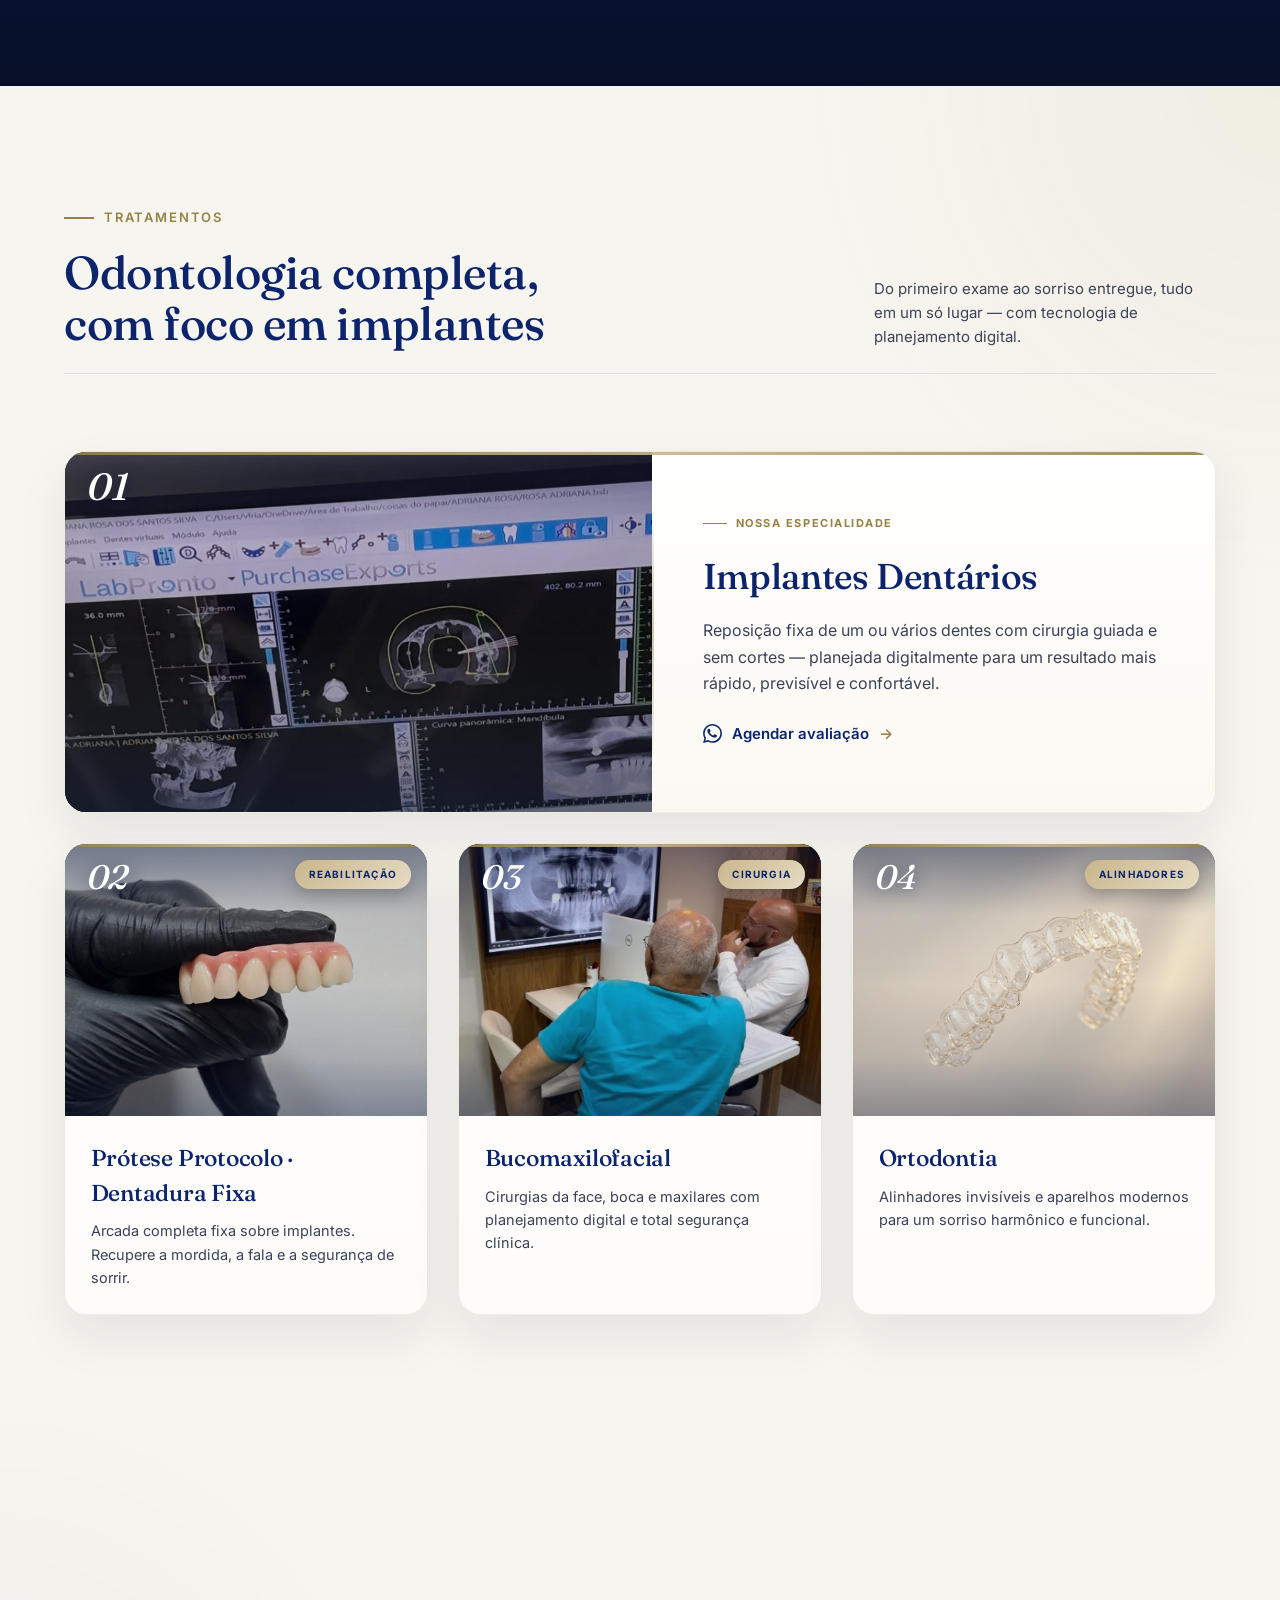
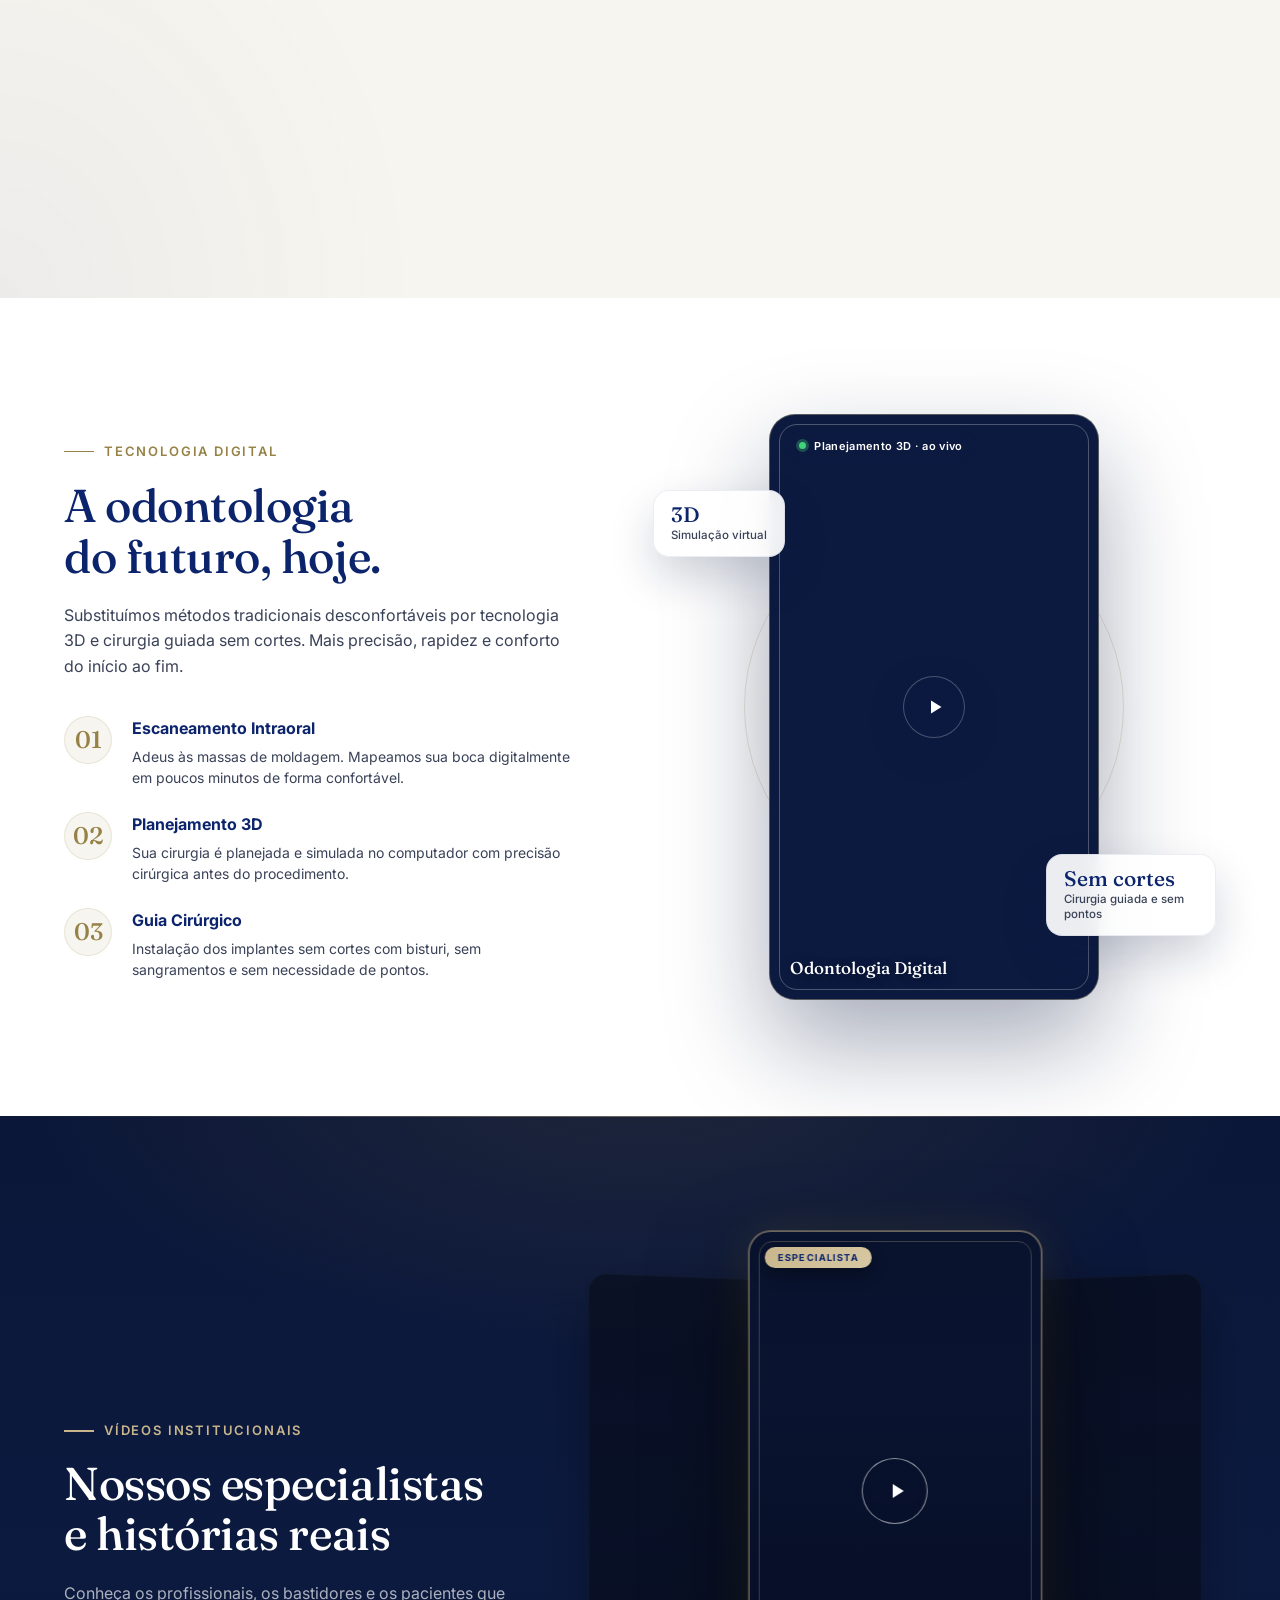
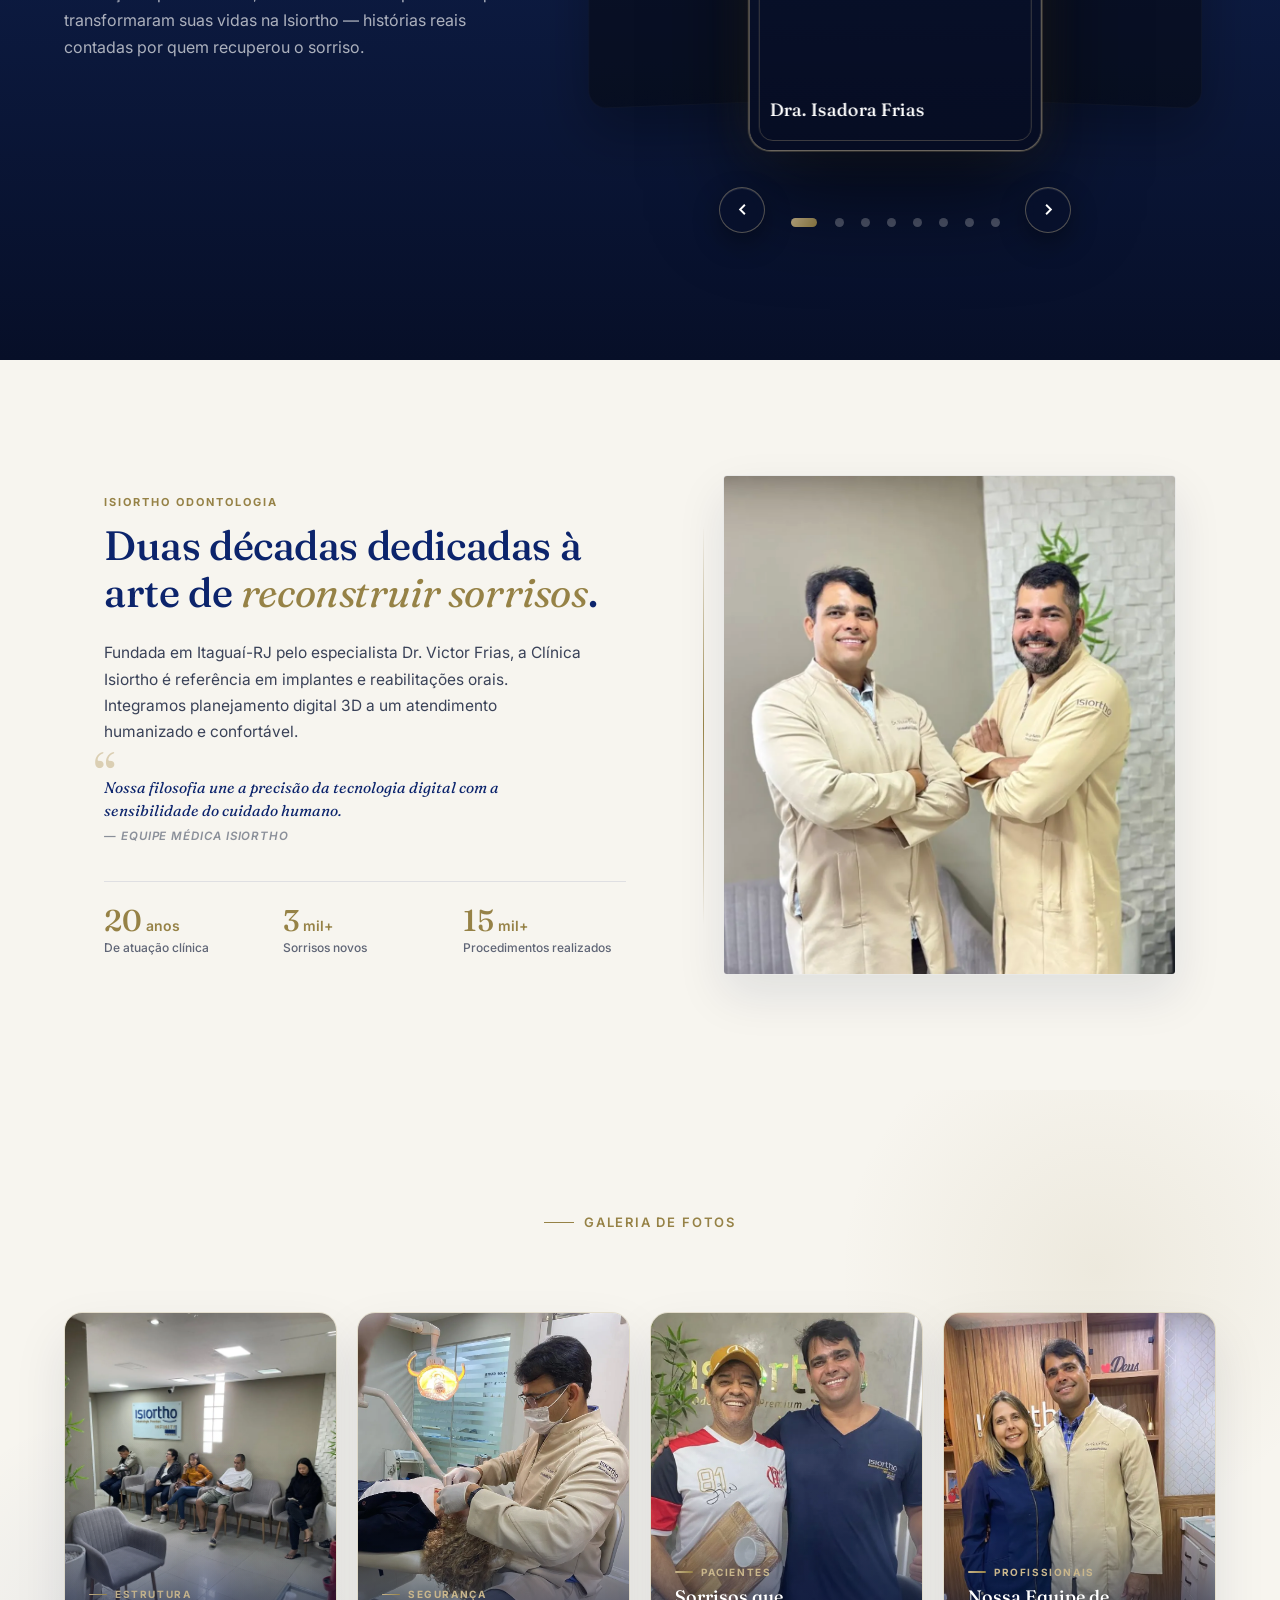
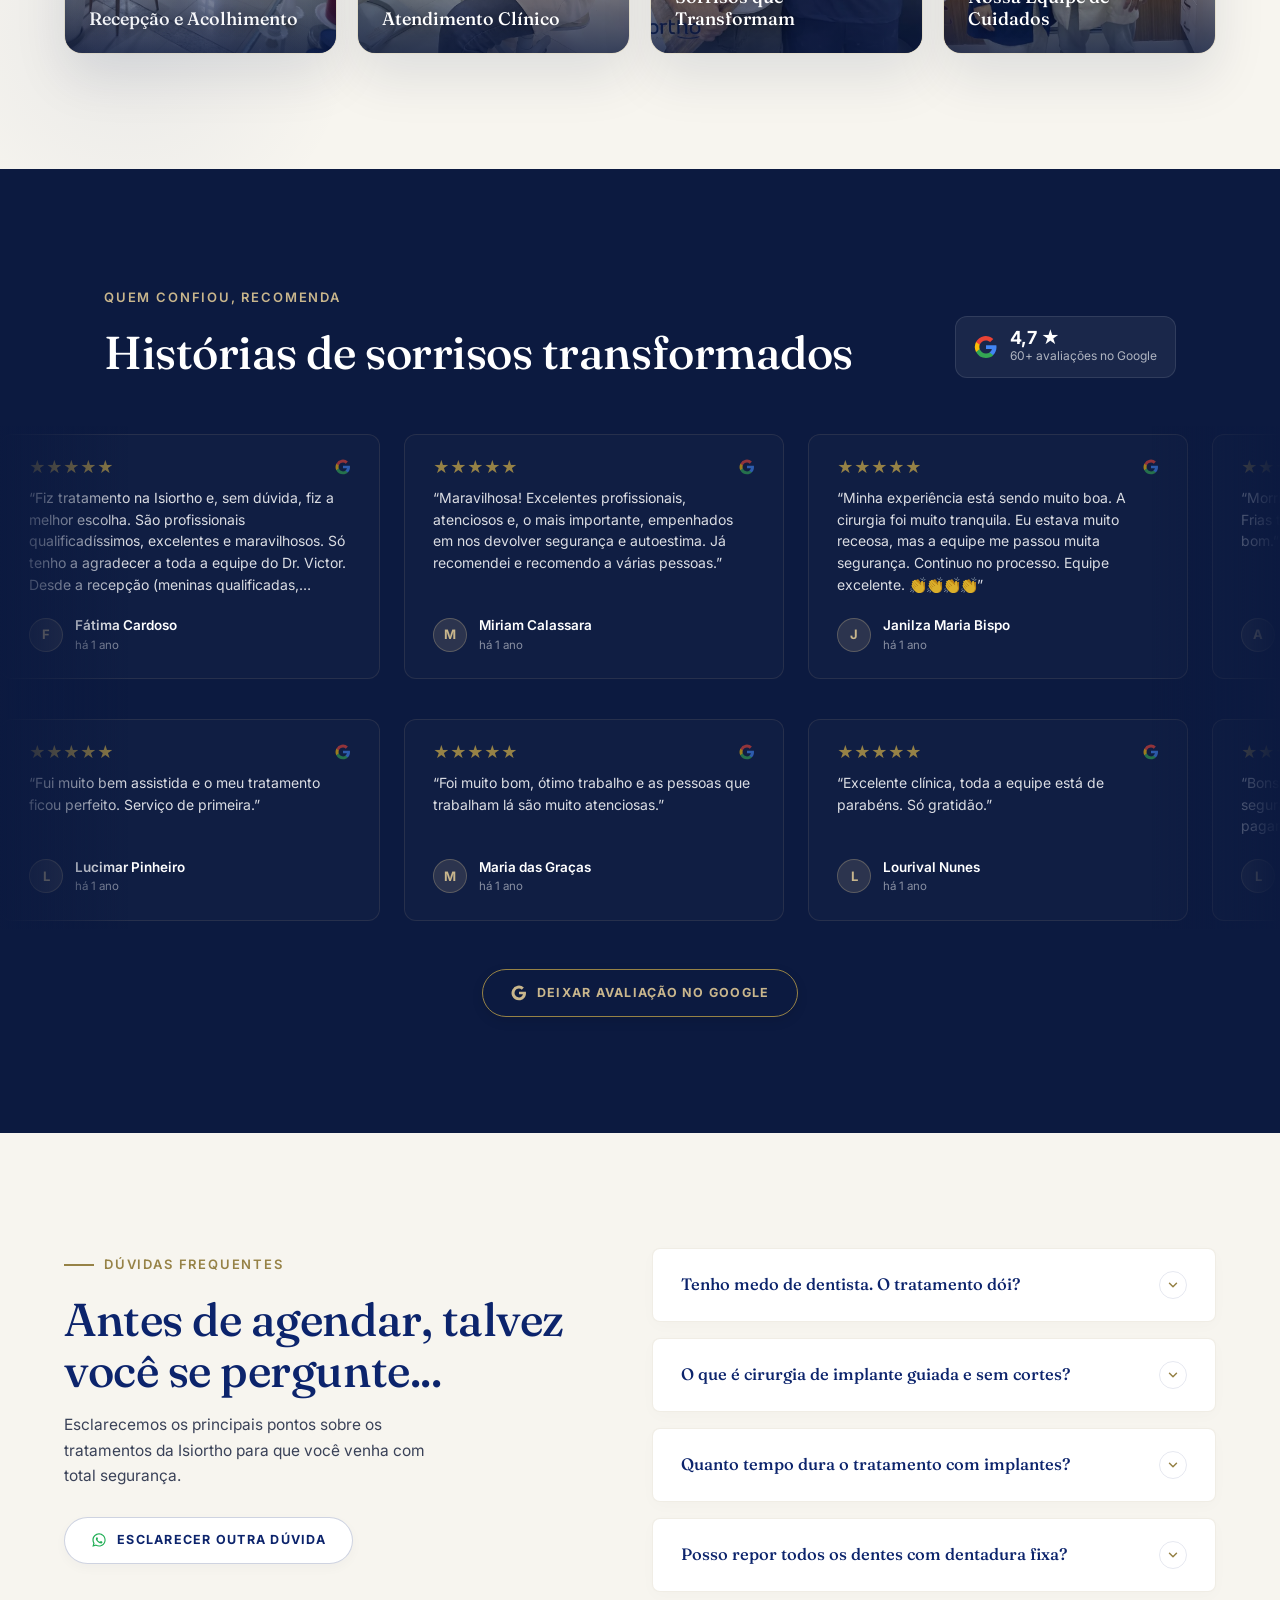
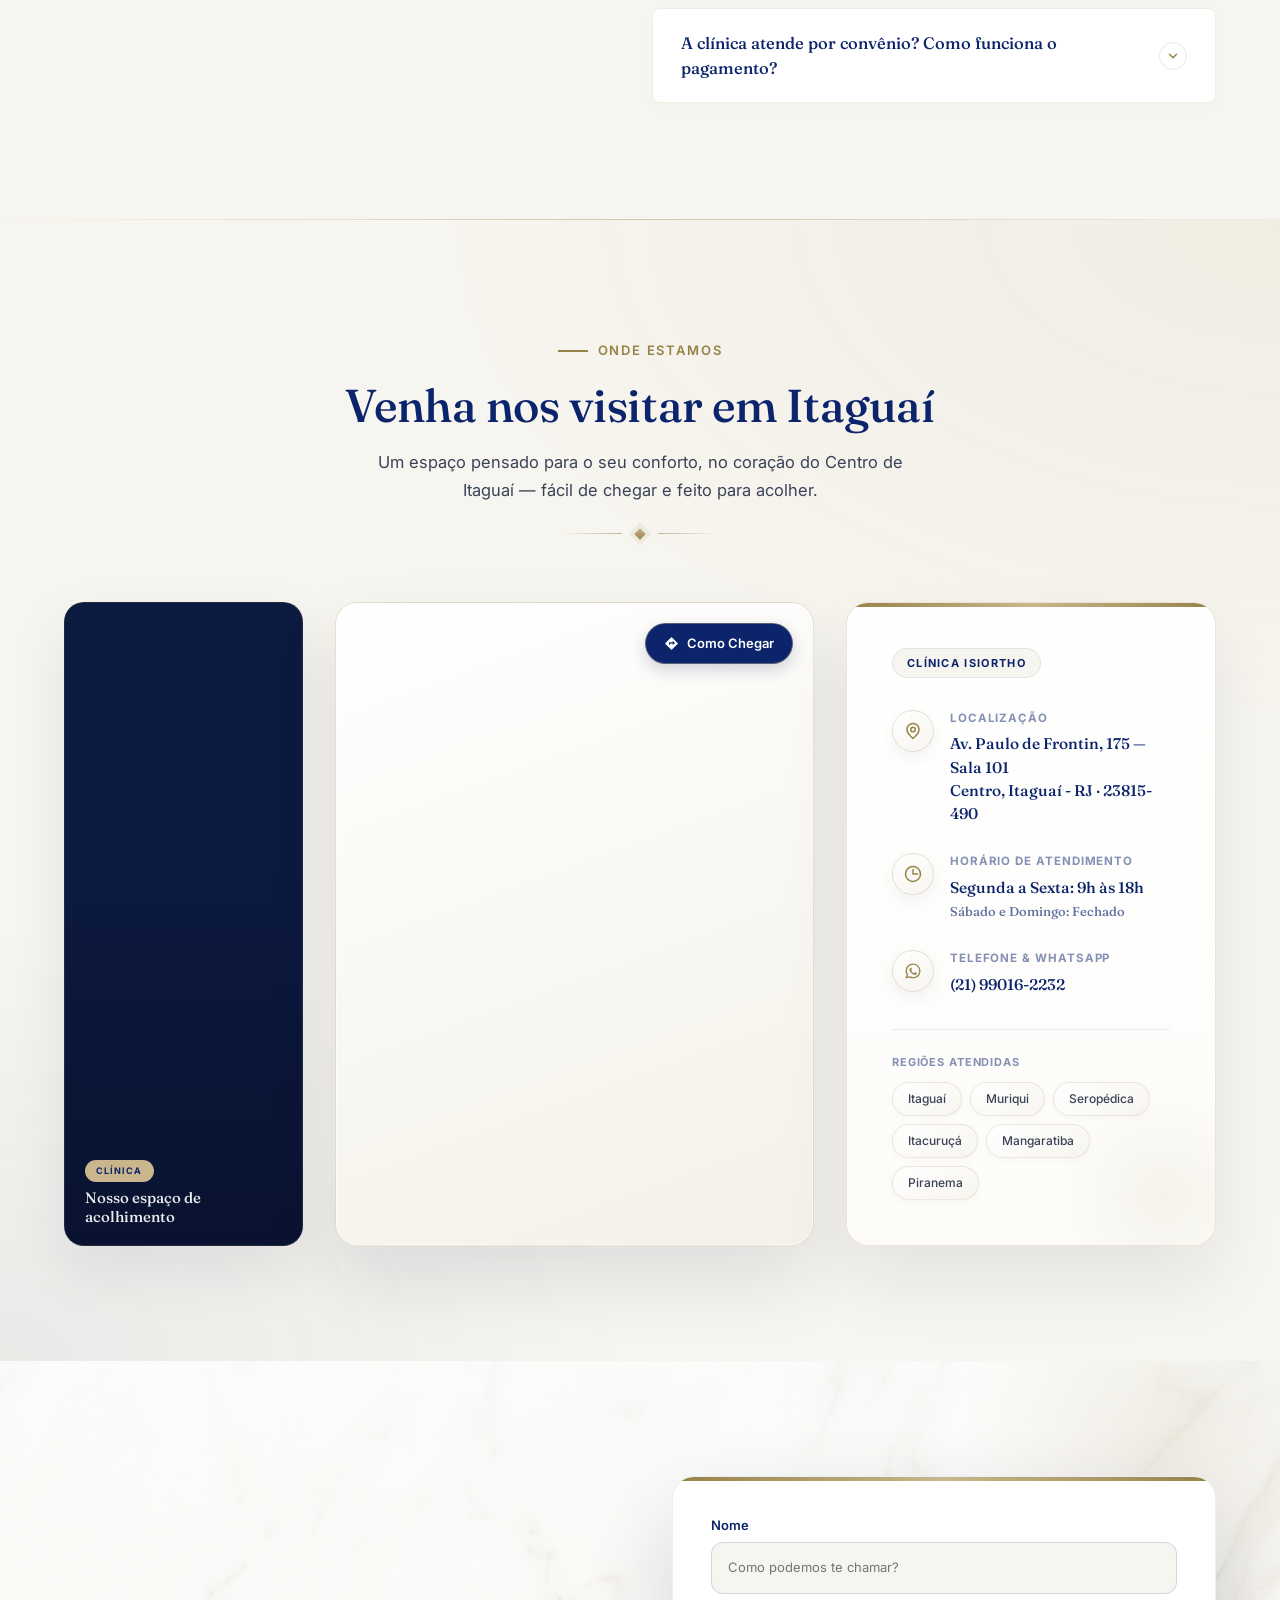
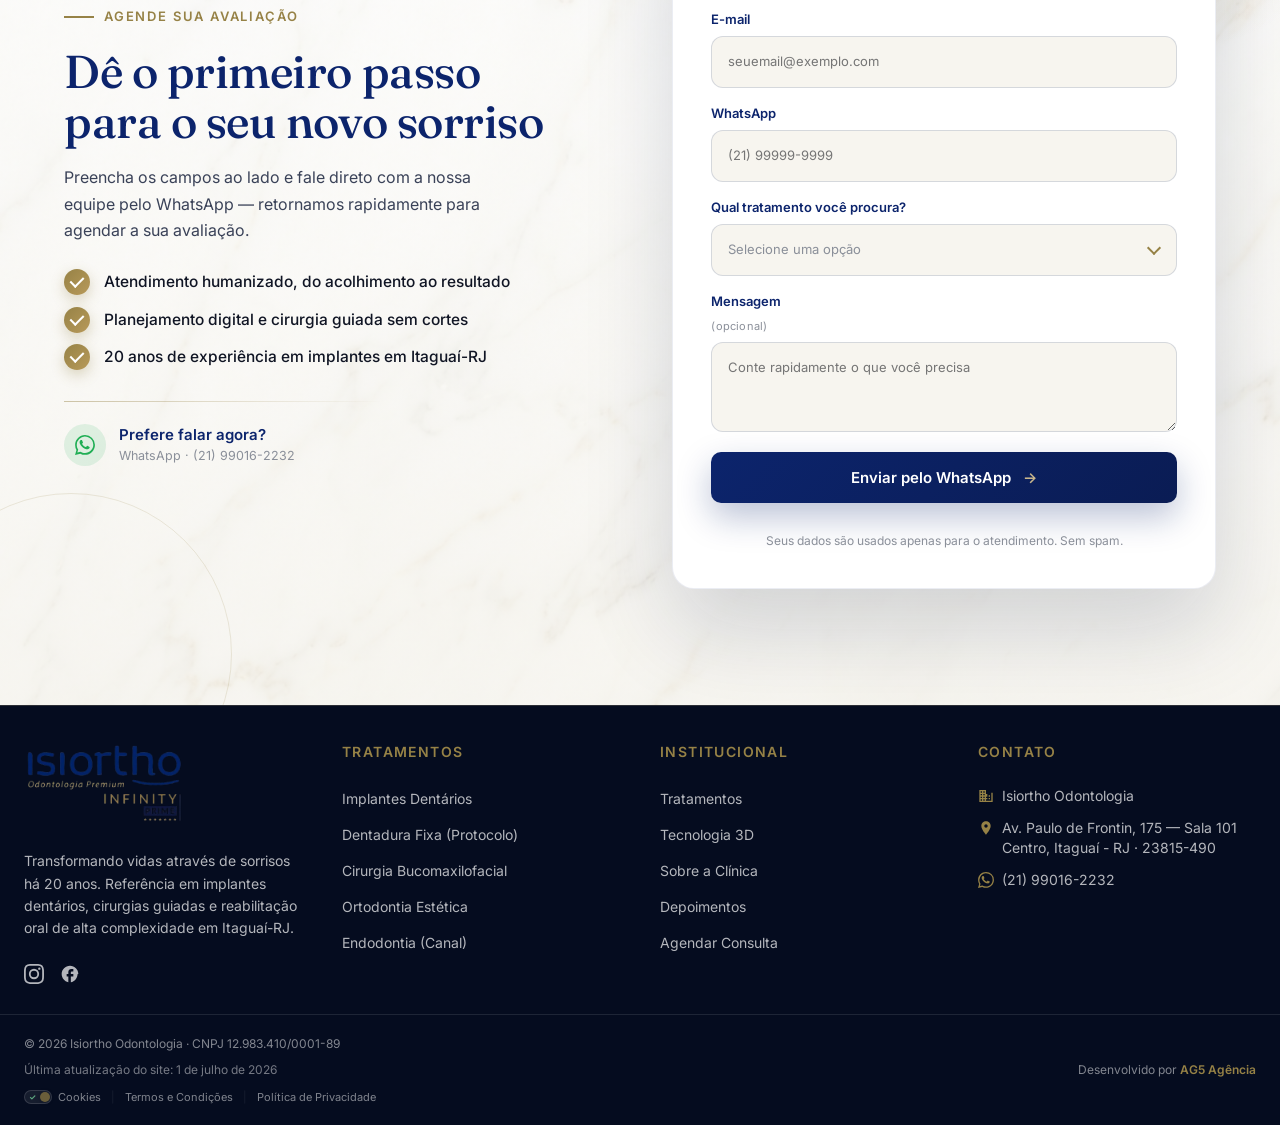
==== commit 5459d0fb: "Migra cookie banner para skill AG5 v3.0.0 Remove titulo do banner (bug de layout) e botao duplicado " ====
--- a/index.html
+++ b/index.html
@@ -1326,18 +1326,15 @@
 <div id="ck-banner" class="ck-banner" role="dialog" aria-modal="true" aria-label="Aviso de cookies" aria-live="polite" aria-hidden="true">
     <div class="ck-banner__inner">
         <div class="ck-banner__content">
-            <h2 class="ck-banner__title">Valorizamos sua privacidade</h2>
             <p class="ck-banner__text">
-                Utilizamos cookies para aprimorar sua experiência de navegação, exibir conteúdo
-                personalizado e analisar nosso tráfego. Ao clicar em <strong>"Aceitar todos"</strong>,
-                você concorda com nosso uso de cookies conforme nossa
-                <a href="/politica-de-privacidade" class="ck-banner__link">Política de Privacidade</a>.
+                Usamos cookies para melhorar sua experiência neste site e analisar o tráfego de forma anônima. Ao continuar, você concorda com a nossa
+                <a href="politica-de-privacidade.html" class="ck-banner__link">Política de Privacidade</a>.
             </p>
         </div>
         <div class="ck-banner__actions">
-            <button id="ck-customize" class="ck-btn ck-btn--ghost">Personalizar</button>
-            <button id="ck-reject" class="ck-btn ck-btn--outline">Rejeitar</button>
-            <button id="ck-accept-all" class="ck-btn ck-btn--primary">Aceitar todos</button>
+            <button id="ck-customize" class="ck-btn ck-btn--ghost">Preferências</button>
+            <button id="ck-reject" class="ck-btn ck-btn--outline">Recusar</button>
+            <button id="ck-accept-all" class="ck-btn ck-btn--primary">Aceitar Todos</button>
         </div>
     </div>
 </div>
@@ -1438,9 +1435,8 @@
         </div>
 
         <div class="ck-modal__footer">
-            <button id="ck-modal-reject" class="ck-btn ck-btn--outline">Rejeitar</button>
             <button id="ck-modal-save" class="ck-btn ck-btn--ghost">Salvar Preferências</button>
-            <button id="ck-modal-accept-all" class="ck-btn ck-btn--primary">Aceitar todos</button>
+            <button id="ck-modal-accept-all" class="ck-btn ck-btn--primary">Aceitar Todos</button>
         </div>
 
     </div>
--- a/cookie-banner.css
+++ b/cookie-banner.css
@@ -1,78 +1,46 @@
-/* ==========================================================
-   COOKIE BANNER UNIVERSAL — Skill Profissional (Versão AG5)
-   Versão: 2.1.0
-   Compatível com: Qualquer site HTML/CSS/JS
-   Sem dependências externas
-   ========================================================== */
-
 :root {
-    /* ── Cores principais (sincronizadas à identidade Isiortho) ── */
-    --ck-bg: #0C1A40;
-    /* Marinho escuro premium (--navy-d do site) */
-    --ck-accent: #968246;
-    /* Dourado oficial Isiortho (--gold do site) */
-    --ck-accent-dark: #7d6b39;
-    /* Tom de dourado mais fechado para hover */
-    --ck-accent-rgb: 150, 130, 70;
-    /* RGB correspondente ao #968246 */
-
-    /* ── Fontes da identidade do site ── */
-    --ck-font-body: 'Inter', system-ui, -apple-system, BlinkMacSystemFont, 'Segoe UI', sans-serif;
-    --ck-font-title: 'Fraunces', Georgia, serif;
-
-    /* ── Texto ── */
-    --ck-text-primary: rgba(255, 255, 255, 0.95);
-    --ck-text-muted: rgba(255, 255, 255, 0.8);
-    /* Contraste aumentado para melhor legibilidade */
-    --ck-text-link: var(--ck-accent);
-
-    /* ── Modal (fundo claro) ── */
-    --ck-modal-bg: #ffffff;
-    --ck-modal-footer-bg: #f8f9fa;
-    --ck-modal-border: rgba(0, 0, 0, 0.1);
-    --ck-modal-text: #1a1a1a;
-    --ck-modal-text-muted: #4a4a4a;
-    /* Escurecido para melhor leitura */
-    --ck-modal-category-name: #111111;
-
-    /* ── Toggle ── */
-    --ck-toggle-off: #d0d5db;
-    --ck-toggle-on: var(--ck-accent);
-
-    /* ── Layout ── */
-    --ck-radius: 12px;
-    --ck-radius-sm: 5px;
-    --ck-max-width: 1280px;
-    --ck-modal-max-width: 520px;
-
-    /* ── Animação ── */
-    --ck-transition: 280ms cubic-bezier(0.4, 0, 0.2, 1);
-    --ck-ease-out: cubic-bezier(0.16, 1, 0.3, 1);
-
-    /* ── Z-index ── */
-    --ck-z-banner: 9000;
-    --ck-z-overlay: 9050;
-    --ck-z-modal: 9100;
-    --ck-z-float: 8999;
+    /* ── Variáveis Customizáveis do Projeto (Flexíveis) ── */
+    --ck-bg: #040b20;                    /* Fundo escuro (Navy escurecido do projeto Isiortho) */
+    --ck-accent: #968246;                /* Tom de destaque (Gold/Dourado da marca) */
+    --ck-accent-dark: #7b6b39;           /* Tom de destaque hover */
+    --ck-accent-rgb: 150, 130, 70;       /* RGB para transparências */
+    --ck-text-light: #f6f1e8;            /* Texto claro principal */
+
+    /* ── Configurações de Layout (Compacto Sandra Back) ── */
+    --ck-radius: 10px;
+    --ck-radius-modal: 12px;
+    --ck-radius-btn: 6px;
+    --ck-banner-max-width: 420px;       /* Largura ultra-compacta */
+    --ck-modal-max-width: 440px;
+
+    /* ── Transições e Z-index ── */
+    --ck-transition: 300ms cubic-bezier(0.2, 0.7, 0.2, 1);
+    --ck-z-banner: 9500;
+    --ck-z-overlay: 9998;
+    --ck-z-modal: 9999;
 }
 
 /* ============================================================
-   BANNER DE ACEITE
+   BANNER DE ACEITE (COMPACTO & ELEGANTE)
    ============================================================ */
 .ck-banner {
     position: fixed;
-    bottom: 0;
-    left: 0;
-    right: 0;
+    bottom: 24px;
+    left: 24px;
+    width: calc(100% - 48px);
+    max-width: var(--ck-banner-max-width);
     z-index: var(--ck-z-banner);
     background: var(--ck-bg);
-    border-top: 1px solid rgba(var(--ck-accent-rgb), 0.12);
-    box-shadow: 0 -4px 24px rgba(0, 0, 0, 0.22);
-    transform: translateY(100%);
-    transition: transform 0.42s var(--ck-ease-out);
-    font-family: var(--ck-font-body);
-    backdrop-filter: blur(10px);
-    -webkit-backdrop-filter: blur(10px);
+    color: var(--ck-text-light);
+    padding: 18px 20px;
+    border-radius: var(--ck-radius);
+    border: 1px solid rgba(var(--ck-accent-rgb), 0.25);
+    box-shadow: 0 20px 50px rgba(0, 0, 0, 0.5);
+    transform: translateY(140%);
+    transition: transform var(--ck-transition);
+    font-family: -apple-system, BlinkMacSystemFont, 'Segoe UI', Roboto, 'Inter', sans-serif;
+    backdrop-filter: blur(12px);
+    -webkit-backdrop-filter: blur(12px);
 }
 
 .ck-banner.ck-banner--visible {
@@ -80,56 +48,45 @@
 }
 
 .ck-banner.ck-banner--hidden {
-    transform: translateY(100%);
+    transform: translateY(140%);
     pointer-events: none;
 }
 
 .ck-banner__inner {
-    max-width: var(--ck-max-width);
-    margin: 0 auto;
-    padding: 10px 28px;
+    display: flex;
+    flex-direction: column;
+    gap: 12px;
+}
+
+.ck-banner__text {
+    font-size: 0.78rem;
+    line-height: 1.45;
+    color: rgba(246, 241, 232, 0.9);
+    margin: 0;
+    text-align: left;
+}
+
+.ck-banner__link {
+    color: var(--ck-accent);
+    text-decoration: underline;
+    text-underline-offset: 3px;
+    transition: color var(--ck-transition);
+}
+
+.ck-banner__actions {
     display: flex;
     align-items: center;
-    gap: 16px;
-}
-
-.ck-banner__content {
+    justify-content: space-between;
+    gap: 8px;
+    width: 100%;
+}
+
+.ck-banner__actions .ck-btn {
     flex: 1;
-    min-width: 0;
-}
-
-.ck-banner__title {
-    font-family: var(--ck-font-title);
-    font-size: 0.95rem;
-    font-weight: 600;
-    color: var(--ck-accent);
-    margin-bottom: 2px;
-    line-height: 1.3;
-}
-
-.ck-banner__text {
-    font-size: 0.85rem;
-    color: var(--ck-text-muted);
-    line-height: 1.5;
-    margin: 0;
-}
-
-.ck-banner__link {
-    color: var(--ck-text-link);
-    text-decoration: underline;
-    text-underline-offset: 2px;
-    transition: color var(--ck-transition);
-}
-
-.ck-banner__link:hover {
-    color: var(--ck-accent);
-}
-
-.ck-banner__actions {
-    display: flex;
-    align-items: center;
-    gap: 6px;
-    flex-shrink: 0;
+    white-space: nowrap;
+    padding: 8px 10px;
+    font-size: 0.7rem;
+    text-align: center;
 }
 
 /* ============================================================
@@ -139,25 +96,21 @@
     display: inline-flex;
     align-items: center;
     justify-content: center;
-    padding: 0.38rem 0.9rem;
+    padding: 9px 16px;
     font-family: inherit;
-    font-size: 0.75rem;
-    font-weight: 500;
-    border-radius: var(--ck-radius-sm);
-    border: none;
+    font-size: 0.72rem;
+    font-weight: 600;
+    letter-spacing: 0.06em;
+    text-transform: uppercase;
+    border-radius: var(--ck-radius-btn);
+    border: 1px solid transparent;
     cursor: pointer;
     transition: all var(--ck-transition);
-    white-space: nowrap;
-    line-height: 1;
-    min-height: 30px;
-    letter-spacing: 0.1px;
-}
-
-/* Primário — Accent */
+}
+
 .ck-btn--primary {
     background: var(--ck-accent);
-    color: #fff;
-    font-weight: 600;
+    color: #ffffff;
 }
 
 .ck-btn--primary:hover {
@@ -165,168 +118,194 @@
     transform: translateY(-1px);
 }
 
-/* Outline — Borda sutil */
 .ck-btn--outline {
     background: transparent;
-    border: 1px solid rgba(255, 255, 255, 0.35);
-    color: rgba(255, 255, 255, 0.78);
+    border-color: rgba(246, 241, 232, 0.25);
+    color: var(--ck-text-light);
 }
 
 .ck-btn--outline:hover {
-    border-color: rgba(255, 255, 255, 0.55);
-    color: rgba(255, 255, 255, 0.95);
-}
-
-/* Ghost — Link underline */
+    border-color: var(--ck-text-light);
+    background: rgba(255, 255, 255, 0.05);
+}
+
 .ck-btn--ghost {
     background: transparent;
-    color: rgba(255, 255, 255, 0.78);
-    border: none;
-    padding: 0.38rem 0.4rem;
-    text-decoration: underline;
-    text-underline-offset: 2px;
-    font-size: 0.72rem;
+    color: rgba(246, 241, 232, 0.7);
+    padding-left: 8px;
+    padding-right: 8px;
+}
+
+.ck-btn--ghost:hover {
+    color: var(--ck-text-light);
 }
 
 /* ============================================================
-   MODAL DE PERSONALIZAÇÃO
+   MODAL DE PREFERÊNCIAS (COMPACTO)
    ============================================================ */
 .ck-modal {
     position: fixed;
-    inset: 0;
+    top: 0;
+    left: 0;
+    width: 100vw;
+    height: 100vh;
     z-index: var(--ck-z-modal);
     display: flex;
     align-items: center;
     justify-content: center;
     padding: 20px;
-    font-family: var(--ck-font-body);
+    opacity: 0;
     pointer-events: none;
-    opacity: 0;
     transition: opacity var(--ck-transition);
+    font-family: -apple-system, BlinkMacSystemFont, 'Segoe UI', Roboto, 'Inter', sans-serif;
 }
 
 .ck-modal.ck-modal--visible {
-    pointer-events: all;
     opacity: 1;
+    pointer-events: auto;
 }
 
 .ck-modal__overlay {
     position: fixed;
-    inset: 0;
-    background: rgba(0, 0, 0, 0.55);
+    top: 0;
+    left: 0;
+    width: 100%;
+    height: 100%;
+    background: rgba(0, 0, 0, 0.65);
+    backdrop-filter: blur(4px);
+    -webkit-backdrop-filter: blur(4px);
     z-index: var(--ck-z-overlay);
-    cursor: pointer;
 }
 
 .ck-modal__box {
     position: relative;
-    z-index: calc(var(--ck-z-modal) + 10);
-    background: var(--ck-modal-bg);
-    border-radius: var(--ck-radius);
-    box-shadow: 0 24px 64px rgba(0, 0, 0, 0.22);
+    z-index: var(--ck-z-modal);
     width: 100%;
     max-width: var(--ck-modal-max-width);
     max-height: 88vh;
+    background: #ffffff;
+    border-radius: var(--ck-radius-modal);
+    box-shadow: 0 25px 60px rgba(0, 0, 0, 0.4);
     display: flex;
     flex-direction: column;
     overflow: hidden;
-    transform: translateY(14px) scale(0.98);
+    transform: scale(0.95);
     transition: transform var(--ck-transition);
-    border-top: 2px solid var(--ck-accent);
 }
 
 .ck-modal.ck-modal--visible .ck-modal__box {
-    transform: translateY(0) scale(1);
+    transform: scale(1);
 }
 
 .ck-modal__header {
+    background: var(--ck-bg);
+    color: var(--ck-text-light);
+    padding: 18px 20px;
     display: flex;
     align-items: center;
     justify-content: space-between;
-    gap: 12px;
-    padding: 14px 18px 11px;
-    border-bottom: 1px solid var(--ck-modal-border);
-    background: var(--ck-bg);
+    border-bottom: 1px solid rgba(255, 255, 255, 0.08);
 }
 
 .ck-modal__title {
-    font-family: var(--ck-font-title);
-    font-size: 0.98rem;
+    font-size: 0.95rem;
     font-weight: 600;
-    color: var(--ck-accent);
     margin: 0;
+    color: var(--ck-text-light);
     line-height: 1.3;
 }
 
 .ck-modal__close {
-    display: flex;
-    align-items: center;
-    justify-content: center;
-    width: 26px;
-    height: 26px;
-    border-radius: 50%;
-    background: rgba(255, 255, 255, 0.08);
-    color: rgba(255, 255, 255, 0.55);
+    background: transparent;
     border: none;
+    color: rgba(255, 255, 255, 0.6);
+    font-size: 1.4rem;
     cursor: pointer;
-    flex-shrink: 0;
-    transition: all var(--ck-transition);
+    line-height: 1;
+    padding: 0 4px;
+    transition: color var(--ck-transition);
+}
+
+.ck-modal__close:hover {
+    color: var(--ck-text-light);
 }
 
 .ck-modal__body {
+    padding: 20px;
+    overflow-y: auto;
+    display: flex;
+    flex-direction: column;
+    gap: 16px;
+    background: #fafafa;
+}
+
+.ck-modal__intro {
+    font-size: 0.8rem;
+    line-height: 1.5;
+    color: #555555;
+    margin: 0 0 6px 0;
+}
+
+/* Categorias */
+.ck-category {
+    background: #ffffff;
+    border: 1px solid #e8e8e8;
+    border-radius: 8px;
+    padding: 14px;
+}
+
+.ck-category__header {
+    display: flex;
+    align-items: flex-start;
+    justify-content: space-between;
+    gap: 14px;
+}
+
+.ck-category__info {
     flex: 1;
-    overflow-y: auto;
-    padding: 14px 18px;
-}
-
-.ck-modal__intro {
-    font-size: 0.9rem;
-    color: var(--ck-modal-text-muted);
-    line-height: 1.6;
-    margin-bottom: 12px;
-    padding-bottom: 10px;
-    border-bottom: 1px solid var(--ck-modal-border);
-}
-
-.ck-category__header {
-    display: flex;
-    align-items: center;
-    justify-content: space-between;
-    gap: 12px;
-    padding: 9px 0;
 }
 
 .ck-category__name {
-    font-size: 0.8rem;
+    font-size: 0.85rem;
+    font-weight: 700;
+    color: #111111;
+    margin: 0 0 4px 0;
+}
+
+.ck-category__desc {
+    font-size: 0.75rem;
+    line-height: 1.4;
+    color: #666666;
+    margin: 0;
+}
+
+.ck-category__badge {
+    font-size: 0.68rem;
     font-weight: 600;
-    color: var(--ck-modal-category-name);
-    margin-bottom: 1px;
-}
-
-.ck-category__desc {
-    font-size: 0.85rem;
-    color: #555;
-    line-height: 1.5;
-    margin: 0;
-}
-
-.ck-category__badge {
-    display: inline-flex;
-    align-items: center;
-    padding: 2px 7px;
-    background: rgba(var(--ck-accent-rgb), 0.1);
-    color: var(--ck-accent-dark);
-    font-size: 0.65rem;
-    font-weight: 600;
-    border-radius: 20px;
-}
-
+    background: #f0f0f0;
+    color: #666666;
+    padding: 4px 8px;
+    border-radius: 4px;
+    white-space: nowrap;
+}
+
+/* Checkbox simples customizado */
+.ck-checkbox {
+    width: 18px;
+    height: 18px;
+    accent-color: var(--ck-accent);
+    cursor: pointer;
+    margin-top: 2px;
+}
+
+/* Toggle switch (usado no modal de preferências quando o HTML usa .ck-toggle) */
 .ck-toggle {
     position: relative;
     display: inline-block;
     width: 34px;
     height: 19px;
     cursor: pointer;
+    flex-shrink: 0;
 }
 
 .ck-toggle input {
@@ -338,7 +317,7 @@
 .ck-toggle__slider {
     position: absolute;
     inset: 0;
-    background: var(--ck-toggle-off);
+    background: #d0d5db;
     border-radius: 20px;
     transition: background var(--ck-transition);
 }
@@ -355,22 +334,31 @@
     transition: transform var(--ck-transition);
 }
 
-.ck-toggle input:checked+.ck-toggle__slider {
-    background: var(--ck-toggle-on);
-}
-
-.ck-toggle input:checked+.ck-toggle__slider::before {
+.ck-toggle input:checked + .ck-toggle__slider {
+    background: var(--ck-accent);
+}
+
+.ck-toggle input:checked + .ck-toggle__slider::before {
     transform: translateX(15px);
 }
 
+/* Footer do Modal */
 .ck-modal__footer {
+    padding: 14px 20px;
+    background: #ffffff;
+    border-top: 1px solid #eeeeee;
     display: flex;
     align-items: center;
     justify-content: flex-end;
-    gap: 7px;
-    padding: 10px 18px;
-    border-top: 1px solid var(--ck-modal-border);
-    background: var(--ck-modal-footer-bg);
+    gap: 10px;
+}
+
+.ck-modal__footer .ck-btn--ghost {
+    color: #666666;
+}
+
+.ck-modal__footer .ck-btn--ghost:hover {
+    color: #111111;
 }
 
 /* ============================================================
@@ -378,56 +366,51 @@
    ============================================================ */
 .ck-toast {
     position: fixed;
-    bottom: 20px;
-    left: 50%;
-    transform: translateX(-50%) translateY(16px);
+    bottom: 24px;
+    right: 24px;
+    z-index: 10000;
     background: var(--ck-bg);
-    color: var(--ck-accent);
+    color: var(--ck-text-light);
+    border: 1px solid rgba(var(--ck-accent-rgb), 0.3);
+    padding: 12px 20px;
+    border-radius: 8px;
     font-size: 0.82rem;
-    font-weight: 600;
-    padding: 8px 18px;
-    border-radius: var(--ck-radius-sm);
-    border: 1px solid rgba(var(--ck-accent-rgb), 0.28);
-    box-shadow: 0 8px 24px rgba(0, 0, 0, 0.25);
-    z-index: 9999;
+    font-weight: 500;
+    box-shadow: 0 10px 30px rgba(0, 0, 0, 0.3);
+    transform: translateY(100px);
     opacity: 0;
-    transition: all 300ms ease;
-    white-space: nowrap;
+    transition: all var(--ck-transition);
+    font-family: -apple-system, BlinkMacSystemFont, 'Segoe UI', Roboto, 'Inter', sans-serif;
 }
 
 .ck-toast.ck-toast--visible {
+    transform: translateY(0);
     opacity: 1;
-    transform: translateX(-50%) translateY(0);
-}
-
-@media (max-width: 767px) {
-    .ck-banner__inner {
-        flex-direction: column;
-        align-items: flex-start;
-        padding: 10px 16px;
+}
+
+/* RESPONSIVO */
+@media (max-width: 580px) {
+    .ck-banner {
+        bottom: 12px;
+        left: 12px;
+        width: calc(100% - 24px);
+        padding: 14px 16px;
     }
 
     .ck-banner__actions {
-        width: 100%;
-        gap: 5px;
+        flex-direction: row !important;
+        gap: 6px;
     }
 
     .ck-banner__actions .ck-btn {
         flex: 1;
+        width: auto !important;
+        padding: 8px 4px;
+        font-size: 0.65rem;
     }
 
-    .ck-modal {
-        align-items: flex-end;
-        padding: 0;
-    }
-
-    .ck-modal__box {
-        max-width: 100%;
-        border-radius: var(--ck-radius) var(--ck-radius) 0 0;
-    }
-
     .ck-modal__footer {
-        flex-direction: column;
+        flex-direction: column-reverse;
     }
 
     .ck-modal__footer .ck-btn {
@@ -435,27 +418,7 @@
     }
 }
 
-/* ========================================
-   COOKIE TOGGLE - Estilo iOS Minimalista
-   ======================================== */
-
-/* Estado ativo (cookies aceitos) - bolinha à direita */
-#cookie-toggle.active #cookie-toggle-dot {
-    left: 15px !important;
-    background: #968246;
-}
-
-/* Estado inativo (cookies rejeitados) - bolinha à esquerda */
-#cookie-toggle.inactive #cookie-toggle-dot {
-    left: 2px !important;
-    background: #888;
-}
-
-/* Hover effect no toggle */
-#ck-prefs-link:hover #cookie-toggle {
-    border-color: rgba(255,255,255,0.4) !important;
-}
-
-#ck-prefs-link:hover #cookie-toggle-dot {
-    box-shadow: 0 0 8px rgba(150, 130, 70, 0.5) !important;
-}+/* Link de preferências de cookies no rodapé */
+#ck-prefs-link:hover {
+    opacity: 1 !important;
+}
--- a/cookie-banner.css
+++ b/cookie-banner.css
@@ -1,78 +1,46 @@
-/* ==========================================================
-   COOKIE BANNER UNIVERSAL — Skill Profissional (Versão AG5)
-   Versão: 2.1.0
-   Compatível com: Qualquer site HTML/CSS/JS
-   Sem dependências externas
-   ========================================================== */
-
 :root {
-    /* ── Cores principais (sincronizadas à identidade Isiortho) ── */
-    --ck-bg: #0C1A40;
-    /* Marinho escuro premium (--navy-d do site) */
-    --ck-accent: #968246;
-    /* Dourado oficial Isiortho (--gold do site) */
-    --ck-accent-dark: #7d6b39;
-    /* Tom de dourado mais fechado para hover */
-    --ck-accent-rgb: 150, 130, 70;
-    /* RGB correspondente ao #968246 */
-
-    /* ── Fontes da identidade do site ── */
-    --ck-font-body: 'Inter', system-ui, -apple-system, BlinkMacSystemFont, 'Segoe UI', sans-serif;
-    --ck-font-title: 'Fraunces', Georgia, serif;
-
-    /* ── Texto ── */
-    --ck-text-primary: rgba(255, 255, 255, 0.95);
-    --ck-text-muted: rgba(255, 255, 255, 0.8);
-    /* Contraste aumentado para melhor legibilidade */
-    --ck-text-link: var(--ck-accent);
-
-    /* ── Modal (fundo claro) ── */
-    --ck-modal-bg: #ffffff;
-    --ck-modal-footer-bg: #f8f9fa;
-    --ck-modal-border: rgba(0, 0, 0, 0.1);
-    --ck-modal-text: #1a1a1a;
-    --ck-modal-text-muted: #4a4a4a;
-    /* Escurecido para melhor leitura */
-    --ck-modal-category-name: #111111;
-
-    /* ── Toggle ── */
-    --ck-toggle-off: #d0d5db;
-    --ck-toggle-on: var(--ck-accent);
-
-    /* ── Layout ── */
-    --ck-radius: 12px;
-    --ck-radius-sm: 5px;
-    --ck-max-width: 1280px;
-    --ck-modal-max-width: 520px;
-
-    /* ── Animação ── */
-    --ck-transition: 280ms cubic-bezier(0.4, 0, 0.2, 1);
-    --ck-ease-out: cubic-bezier(0.16, 1, 0.3, 1);
-
-    /* ── Z-index ── */
-    --ck-z-banner: 9000;
-    --ck-z-overlay: 9050;
-    --ck-z-modal: 9100;
-    --ck-z-float: 8999;
+    /* ── Variáveis Customizáveis do Projeto (Flexíveis) ── */
+    --ck-bg: #040b20;                    /* Fundo escuro (Navy escurecido do projeto Isiortho) */
+    --ck-accent: #968246;                /* Tom de destaque (Gold/Dourado da marca) */
+    --ck-accent-dark: #7b6b39;           /* Tom de destaque hover */
+    --ck-accent-rgb: 150, 130, 70;       /* RGB para transparências */
+    --ck-text-light: #f6f1e8;            /* Texto claro principal */
+
+    /* ── Configurações de Layout (Compacto Sandra Back) ── */
+    --ck-radius: 10px;
+    --ck-radius-modal: 12px;
+    --ck-radius-btn: 6px;
+    --ck-banner-max-width: 420px;       /* Largura ultra-compacta */
+    --ck-modal-max-width: 440px;
+
+    /* ── Transições e Z-index ── */
+    --ck-transition: 300ms cubic-bezier(0.2, 0.7, 0.2, 1);
+    --ck-z-banner: 9500;
+    --ck-z-overlay: 9998;
+    --ck-z-modal: 9999;
 }
 
 /* ============================================================
-   BANNER DE ACEITE
+   BANNER DE ACEITE (COMPACTO & ELEGANTE)
    ============================================================ */
 .ck-banner {
     position: fixed;
-    bottom: 0;
-    left: 0;
-    right: 0;
+    bottom: 24px;
+    left: 24px;
+    width: calc(100% - 48px);
+    max-width: var(--ck-banner-max-width);
     z-index: var(--ck-z-banner);
     background: var(--ck-bg);
-    border-top: 1px solid rgba(var(--ck-accent-rgb), 0.12);
-    box-shadow: 0 -4px 24px rgba(0, 0, 0, 0.22);
-    transform: translateY(100%);
-    transition: transform 0.42s var(--ck-ease-out);
-    font-family: var(--ck-font-body);
-    backdrop-filter: blur(10px);
-    -webkit-backdrop-filter: blur(10px);
+    color: var(--ck-text-light);
+    padding: 18px 20px;
+    border-radius: var(--ck-radius);
+    border: 1px solid rgba(var(--ck-accent-rgb), 0.25);
+    box-shadow: 0 20px 50px rgba(0, 0, 0, 0.5);
+    transform: translateY(140%);
+    transition: transform var(--ck-transition);
+    font-family: -apple-system, BlinkMacSystemFont, 'Segoe UI', Roboto, 'Inter', sans-serif;
+    backdrop-filter: blur(12px);
+    -webkit-backdrop-filter: blur(12px);
 }
 
 .ck-banner.ck-banner--visible {
@@ -80,56 +48,45 @@
 }
 
 .ck-banner.ck-banner--hidden {
-    transform: translateY(100%);
+    transform: translateY(140%);
     pointer-events: none;
 }
 
 .ck-banner__inner {
-    max-width: var(--ck-max-width);
-    margin: 0 auto;
-    padding: 10px 28px;
+    display: flex;
+    flex-direction: column;
+    gap: 12px;
+}
+
+.ck-banner__text {
+    font-size: 0.78rem;
+    line-height: 1.45;
+    color: rgba(246, 241, 232, 0.9);
+    margin: 0;
+    text-align: left;
+}
+
+.ck-banner__link {
+    color: var(--ck-accent);
+    text-decoration: underline;
+    text-underline-offset: 3px;
+    transition: color var(--ck-transition);
+}
+
+.ck-banner__actions {
     display: flex;
     align-items: center;
-    gap: 16px;
-}
-
-.ck-banner__content {
+    justify-content: space-between;
+    gap: 8px;
+    width: 100%;
+}
+
+.ck-banner__actions .ck-btn {
     flex: 1;
-    min-width: 0;
-}
-
-.ck-banner__title {
-    font-family: var(--ck-font-title);
-    font-size: 0.95rem;
-    font-weight: 600;
-    color: var(--ck-accent);
-    margin-bottom: 2px;
-    line-height: 1.3;
-}
-
-.ck-banner__text {
-    font-size: 0.85rem;
-    color: var(--ck-text-muted);
-    line-height: 1.5;
-    margin: 0;
-}
-
-.ck-banner__link {
-    color: var(--ck-text-link);
-    text-decoration: underline;
-    text-underline-offset: 2px;
-    transition: color var(--ck-transition);
-}
-
-.ck-banner__link:hover {
-    color: var(--ck-accent);
-}
-
-.ck-banner__actions {
-    display: flex;
-    align-items: center;
-    gap: 6px;
-    flex-shrink: 0;
+    white-space: nowrap;
+    padding: 8px 10px;
+    font-size: 0.7rem;
+    text-align: center;
 }
 
 /* ============================================================
@@ -139,25 +96,21 @@
     display: inline-flex;
     align-items: center;
     justify-content: center;
-    padding: 0.38rem 0.9rem;
+    padding: 9px 16px;
     font-family: inherit;
-    font-size: 0.75rem;
-    font-weight: 500;
-    border-radius: var(--ck-radius-sm);
-    border: none;
+    font-size: 0.72rem;
+    font-weight: 600;
+    letter-spacing: 0.06em;
+    text-transform: uppercase;
+    border-radius: var(--ck-radius-btn);
+    border: 1px solid transparent;
     cursor: pointer;
     transition: all var(--ck-transition);
-    white-space: nowrap;
-    line-height: 1;
-    min-height: 30px;
-    letter-spacing: 0.1px;
-}
-
-/* Primário — Accent */
+}
+
 .ck-btn--primary {
     background: var(--ck-accent);
-    color: #fff;
-    font-weight: 600;
+    color: #ffffff;
 }
 
 .ck-btn--primary:hover {
@@ -165,168 +118,194 @@
     transform: translateY(-1px);
 }
 
-/* Outline — Borda sutil */
 .ck-btn--outline {
     background: transparent;
-    border: 1px solid rgba(255, 255, 255, 0.35);
-    color: rgba(255, 255, 255, 0.78);
+    border-color: rgba(246, 241, 232, 0.25);
+    color: var(--ck-text-light);
 }
 
 .ck-btn--outline:hover {
-    border-color: rgba(255, 255, 255, 0.55);
-    color: rgba(255, 255, 255, 0.95);
-}
-
-/* Ghost — Link underline */
+    border-color: var(--ck-text-light);
+    background: rgba(255, 255, 255, 0.05);
+}
+
 .ck-btn--ghost {
     background: transparent;
-    color: rgba(255, 255, 255, 0.78);
-    border: none;
-    padding: 0.38rem 0.4rem;
-    text-decoration: underline;
-    text-underline-offset: 2px;
-    font-size: 0.72rem;
+    color: rgba(246, 241, 232, 0.7);
+    padding-left: 8px;
+    padding-right: 8px;
+}
+
+.ck-btn--ghost:hover {
+    color: var(--ck-text-light);
 }
 
 /* ============================================================
-   MODAL DE PERSONALIZAÇÃO
+   MODAL DE PREFERÊNCIAS (COMPACTO)
    ============================================================ */
 .ck-modal {
     position: fixed;
-    inset: 0;
+    top: 0;
+    left: 0;
+    width: 100vw;
+    height: 100vh;
     z-index: var(--ck-z-modal);
     display: flex;
     align-items: center;
     justify-content: center;
     padding: 20px;
-    font-family: var(--ck-font-body);
+    opacity: 0;
     pointer-events: none;
-    opacity: 0;
     transition: opacity var(--ck-transition);
+    font-family: -apple-system, BlinkMacSystemFont, 'Segoe UI', Roboto, 'Inter', sans-serif;
 }
 
 .ck-modal.ck-modal--visible {
-    pointer-events: all;
     opacity: 1;
+    pointer-events: auto;
 }
 
 .ck-modal__overlay {
     position: fixed;
-    inset: 0;
-    background: rgba(0, 0, 0, 0.55);
+    top: 0;
+    left: 0;
+    width: 100%;
+    height: 100%;
+    background: rgba(0, 0, 0, 0.65);
+    backdrop-filter: blur(4px);
+    -webkit-backdrop-filter: blur(4px);
     z-index: var(--ck-z-overlay);
-    cursor: pointer;
 }
 
 .ck-modal__box {
     position: relative;
-    z-index: calc(var(--ck-z-modal) + 10);
-    background: var(--ck-modal-bg);
-    border-radius: var(--ck-radius);
-    box-shadow: 0 24px 64px rgba(0, 0, 0, 0.22);
+    z-index: var(--ck-z-modal);
     width: 100%;
     max-width: var(--ck-modal-max-width);
     max-height: 88vh;
+    background: #ffffff;
+    border-radius: var(--ck-radius-modal);
+    box-shadow: 0 25px 60px rgba(0, 0, 0, 0.4);
     display: flex;
     flex-direction: column;
     overflow: hidden;
-    transform: translateY(14px) scale(0.98);
+    transform: scale(0.95);
     transition: transform var(--ck-transition);
-    border-top: 2px solid var(--ck-accent);
 }
 
 .ck-modal.ck-modal--visible .ck-modal__box {
-    transform: translateY(0) scale(1);
+    transform: scale(1);
 }
 
 .ck-modal__header {
+    background: var(--ck-bg);
+    color: var(--ck-text-light);
+    padding: 18px 20px;
     display: flex;
     align-items: center;
     justify-content: space-between;
-    gap: 12px;
-    padding: 14px 18px 11px;
-    border-bottom: 1px solid var(--ck-modal-border);
-    background: var(--ck-bg);
+    border-bottom: 1px solid rgba(255, 255, 255, 0.08);
 }
 
 .ck-modal__title {
-    font-family: var(--ck-font-title);
-    font-size: 0.98rem;
+    font-size: 0.95rem;
     font-weight: 600;
-    color: var(--ck-accent);
     margin: 0;
+    color: var(--ck-text-light);
     line-height: 1.3;
 }
 
 .ck-modal__close {
-    display: flex;
-    align-items: center;
-    justify-content: center;
-    width: 26px;
-    height: 26px;
-    border-radius: 50%;
-    background: rgba(255, 255, 255, 0.08);
-    color: rgba(255, 255, 255, 0.55);
+    background: transparent;
     border: none;
+    color: rgba(255, 255, 255, 0.6);
+    font-size: 1.4rem;
     cursor: pointer;
-    flex-shrink: 0;
-    transition: all var(--ck-transition);
+    line-height: 1;
+    padding: 0 4px;
+    transition: color var(--ck-transition);
+}
+
+.ck-modal__close:hover {
+    color: var(--ck-text-light);
 }
 
 .ck-modal__body {
+    padding: 20px;
+    overflow-y: auto;
+    display: flex;
+    flex-direction: column;
+    gap: 16px;
+    background: #fafafa;
+}
+
+.ck-modal__intro {
+    font-size: 0.8rem;
+    line-height: 1.5;
+    color: #555555;
+    margin: 0 0 6px 0;
+}
+
+/* Categorias */
+.ck-category {
+    background: #ffffff;
+    border: 1px solid #e8e8e8;
+    border-radius: 8px;
+    padding: 14px;
+}
+
+.ck-category__header {
+    display: flex;
+    align-items: flex-start;
+    justify-content: space-between;
+    gap: 14px;
+}
+
+.ck-category__info {
     flex: 1;
-    overflow-y: auto;
-    padding: 14px 18px;
-}
-
-.ck-modal__intro {
-    font-size: 0.9rem;
-    color: var(--ck-modal-text-muted);
-    line-height: 1.6;
-    margin-bottom: 12px;
-    padding-bottom: 10px;
-    border-bottom: 1px solid var(--ck-modal-border);
-}
-
-.ck-category__header {
-    display: flex;
-    align-items: center;
-    justify-content: space-between;
-    gap: 12px;
-    padding: 9px 0;
 }
 
 .ck-category__name {
-    font-size: 0.8rem;
+    font-size: 0.85rem;
+    font-weight: 700;
+    color: #111111;
+    margin: 0 0 4px 0;
+}
+
+.ck-category__desc {
+    font-size: 0.75rem;
+    line-height: 1.4;
+    color: #666666;
+    margin: 0;
+}
+
+.ck-category__badge {
+    font-size: 0.68rem;
     font-weight: 600;
-    color: var(--ck-modal-category-name);
-    margin-bottom: 1px;
-}
-
-.ck-category__desc {
-    font-size: 0.85rem;
-    color: #555;
-    line-height: 1.5;
-    margin: 0;
-}
-
-.ck-category__badge {
-    display: inline-flex;
-    align-items: center;
-    padding: 2px 7px;
-    background: rgba(var(--ck-accent-rgb), 0.1);
-    color: var(--ck-accent-dark);
-    font-size: 0.65rem;
-    font-weight: 600;
-    border-radius: 20px;
-}
-
+    background: #f0f0f0;
+    color: #666666;
+    padding: 4px 8px;
+    border-radius: 4px;
+    white-space: nowrap;
+}
+
+/* Checkbox simples customizado */
+.ck-checkbox {
+    width: 18px;
+    height: 18px;
+    accent-color: var(--ck-accent);
+    cursor: pointer;
+    margin-top: 2px;
+}
+
+/* Toggle switch (usado no modal de preferências quando o HTML usa .ck-toggle) */
 .ck-toggle {
     position: relative;
     display: inline-block;
     width: 34px;
     height: 19px;
     cursor: pointer;
+    flex-shrink: 0;
 }
 
 .ck-toggle input {
@@ -338,7 +317,7 @@
 .ck-toggle__slider {
     position: absolute;
     inset: 0;
-    background: var(--ck-toggle-off);
+    background: #d0d5db;
     border-radius: 20px;
     transition: background var(--ck-transition);
 }
@@ -355,22 +334,31 @@
     transition: transform var(--ck-transition);
 }
 
-.ck-toggle input:checked+.ck-toggle__slider {
-    background: var(--ck-toggle-on);
-}
-
-.ck-toggle input:checked+.ck-toggle__slider::before {
+.ck-toggle input:checked + .ck-toggle__slider {
+    background: var(--ck-accent);
+}
+
+.ck-toggle input:checked + .ck-toggle__slider::before {
     transform: translateX(15px);
 }
 
+/* Footer do Modal */
 .ck-modal__footer {
+    padding: 14px 20px;
+    background: #ffffff;
+    border-top: 1px solid #eeeeee;
     display: flex;
     align-items: center;
     justify-content: flex-end;
-    gap: 7px;
-    padding: 10px 18px;
-    border-top: 1px solid var(--ck-modal-border);
-    background: var(--ck-modal-footer-bg);
+    gap: 10px;
+}
+
+.ck-modal__footer .ck-btn--ghost {
+    color: #666666;
+}
+
+.ck-modal__footer .ck-btn--ghost:hover {
+    color: #111111;
 }
 
 /* ============================================================
@@ -378,56 +366,51 @@
    ============================================================ */
 .ck-toast {
     position: fixed;
-    bottom: 20px;
-    left: 50%;
-    transform: translateX(-50%) translateY(16px);
+    bottom: 24px;
+    right: 24px;
+    z-index: 10000;
     background: var(--ck-bg);
-    color: var(--ck-accent);
+    color: var(--ck-text-light);
+    border: 1px solid rgba(var(--ck-accent-rgb), 0.3);
+    padding: 12px 20px;
+    border-radius: 8px;
     font-size: 0.82rem;
-    font-weight: 600;
-    padding: 8px 18px;
-    border-radius: var(--ck-radius-sm);
-    border: 1px solid rgba(var(--ck-accent-rgb), 0.28);
-    box-shadow: 0 8px 24px rgba(0, 0, 0, 0.25);
-    z-index: 9999;
+    font-weight: 500;
+    box-shadow: 0 10px 30px rgba(0, 0, 0, 0.3);
+    transform: translateY(100px);
     opacity: 0;
-    transition: all 300ms ease;
-    white-space: nowrap;
+    transition: all var(--ck-transition);
+    font-family: -apple-system, BlinkMacSystemFont, 'Segoe UI', Roboto, 'Inter', sans-serif;
 }
 
 .ck-toast.ck-toast--visible {
+    transform: translateY(0);
     opacity: 1;
-    transform: translateX(-50%) translateY(0);
-}
-
-@media (max-width: 767px) {
-    .ck-banner__inner {
-        flex-direction: column;
-        align-items: flex-start;
-        padding: 10px 16px;
+}
+
+/* RESPONSIVO */
+@media (max-width: 580px) {
+    .ck-banner {
+        bottom: 12px;
+        left: 12px;
+        width: calc(100% - 24px);
+        padding: 14px 16px;
     }
 
     .ck-banner__actions {
-        width: 100%;
-        gap: 5px;
+        flex-direction: row !important;
+        gap: 6px;
     }
 
     .ck-banner__actions .ck-btn {
         flex: 1;
+        width: auto !important;
+        padding: 8px 4px;
+        font-size: 0.65rem;
     }
 
-    .ck-modal {
-        align-items: flex-end;
-        padding: 0;
-    }
-
-    .ck-modal__box {
-        max-width: 100%;
-        border-radius: var(--ck-radius) var(--ck-radius) 0 0;
-    }
-
     .ck-modal__footer {
-        flex-direction: column;
+        flex-direction: column-reverse;
     }
 
     .ck-modal__footer .ck-btn {
@@ -435,27 +418,7 @@
     }
 }
 
-/* ========================================
-   COOKIE TOGGLE - Estilo iOS Minimalista
-   ======================================== */
-
-/* Estado ativo (cookies aceitos) - bolinha à direita */
-#cookie-toggle.active #cookie-toggle-dot {
-    left: 15px !important;
-    background: #968246;
-}
-
-/* Estado inativo (cookies rejeitados) - bolinha à esquerda */
-#cookie-toggle.inactive #cookie-toggle-dot {
-    left: 2px !important;
-    background: #888;
-}
-
-/* Hover effect no toggle */
-#ck-prefs-link:hover #cookie-toggle {
-    border-color: rgba(255,255,255,0.4) !important;
-}
-
-#ck-prefs-link:hover #cookie-toggle-dot {
-    box-shadow: 0 0 8px rgba(150, 130, 70, 0.5) !important;
-}+/* Link de preferências de cookies no rodapé */
+#ck-prefs-link:hover {
+    opacity: 1 !important;
+}
